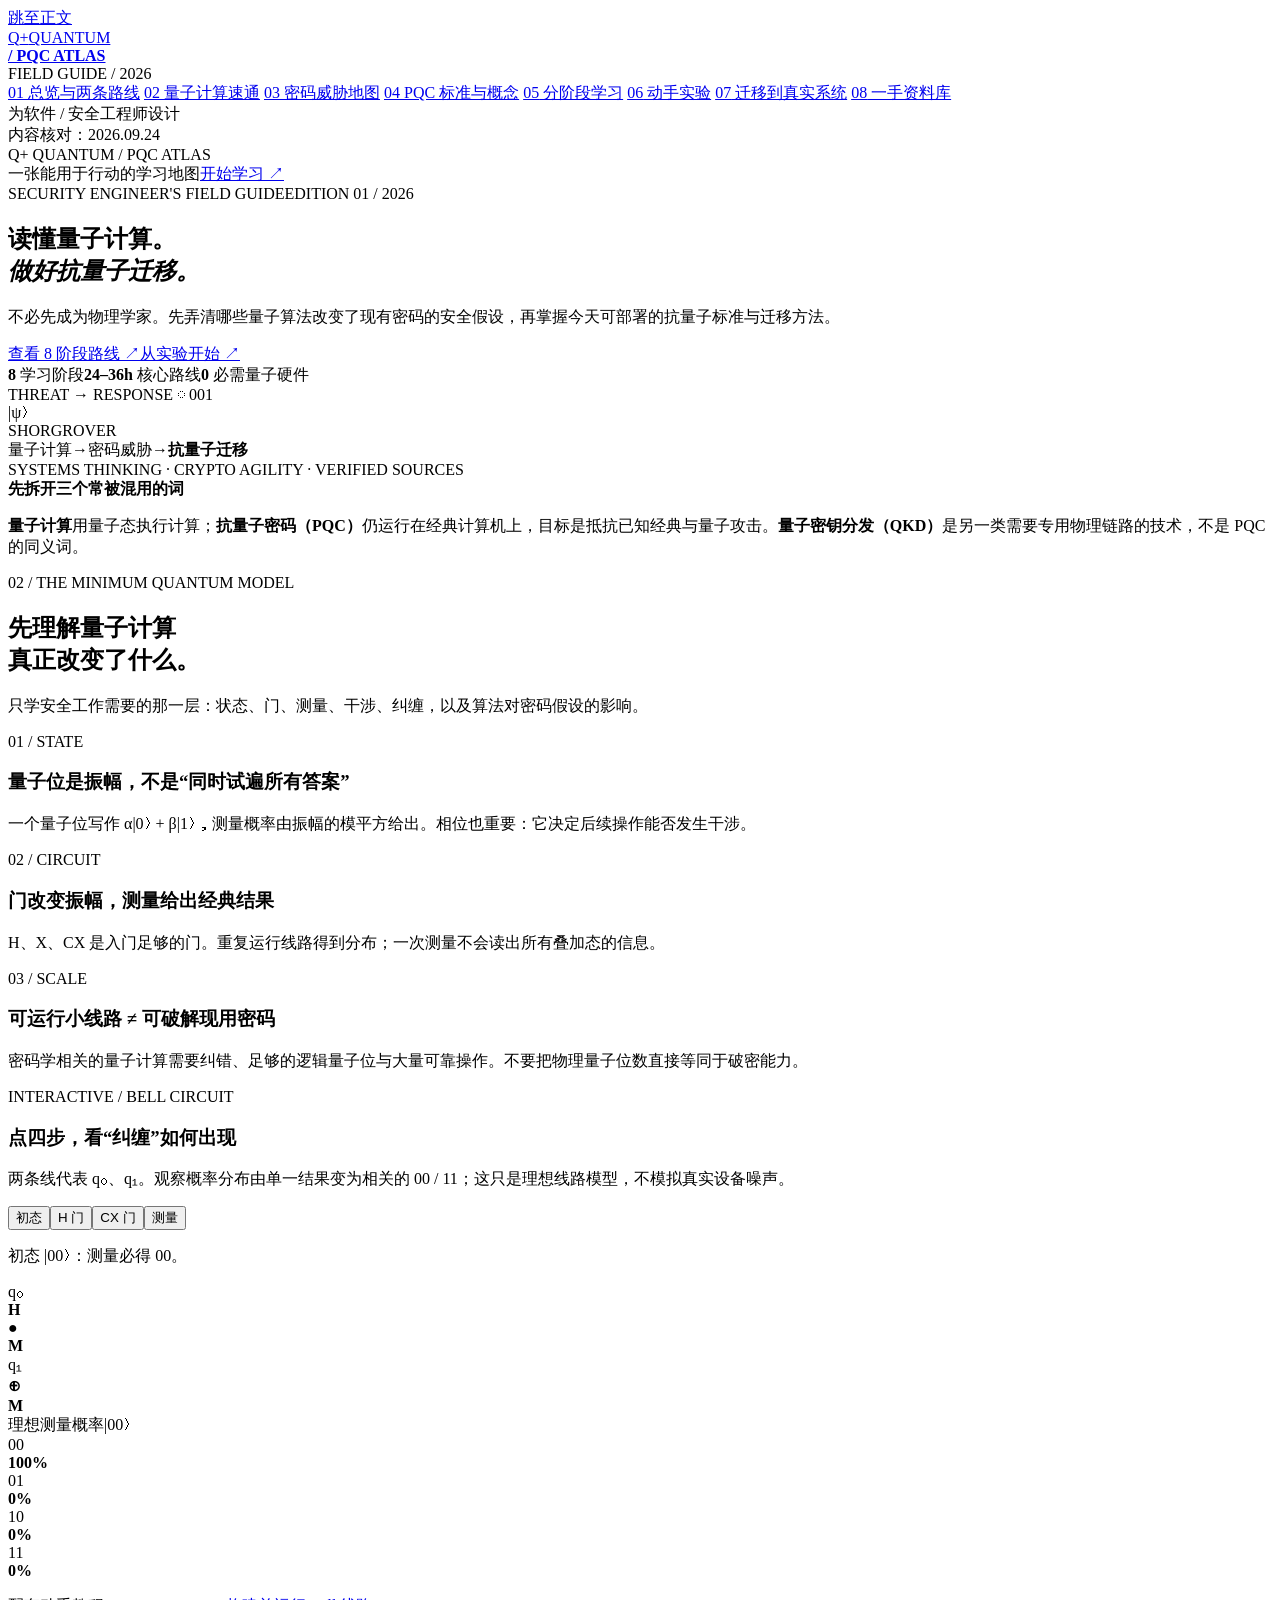
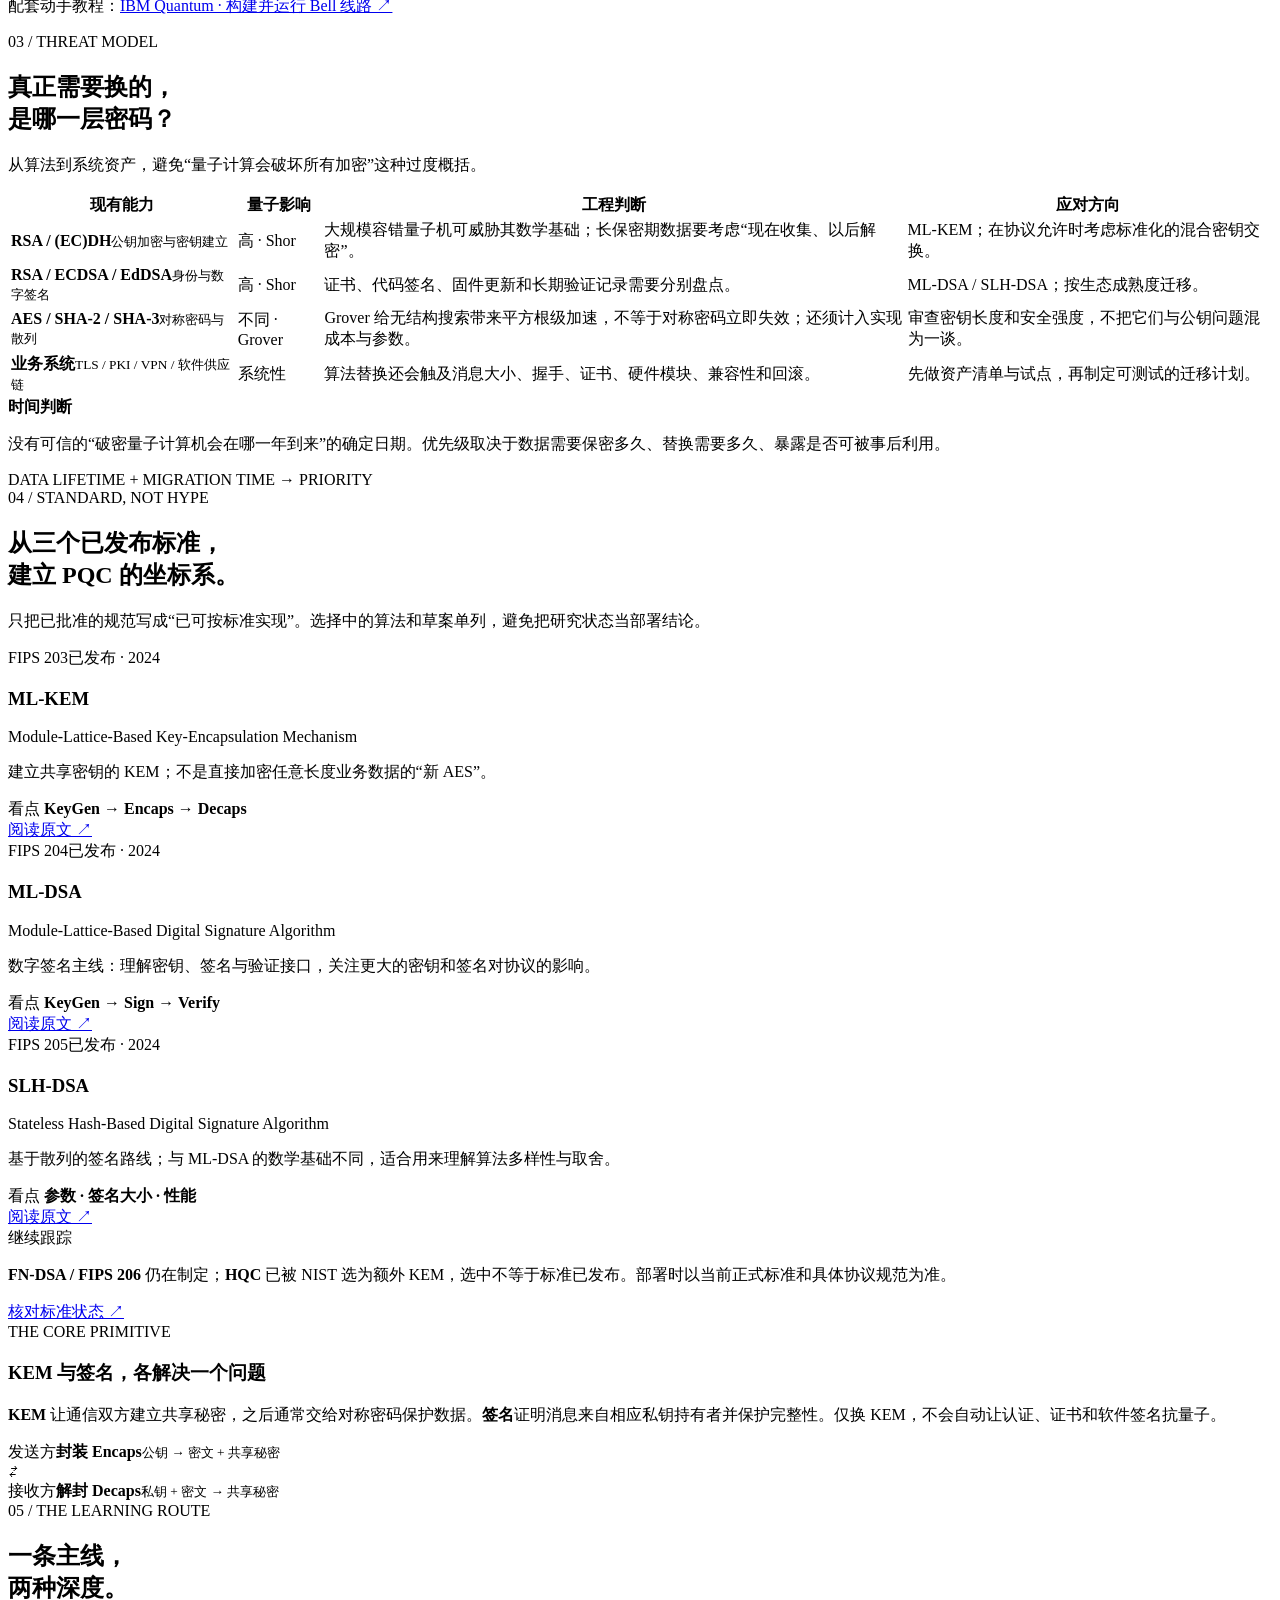
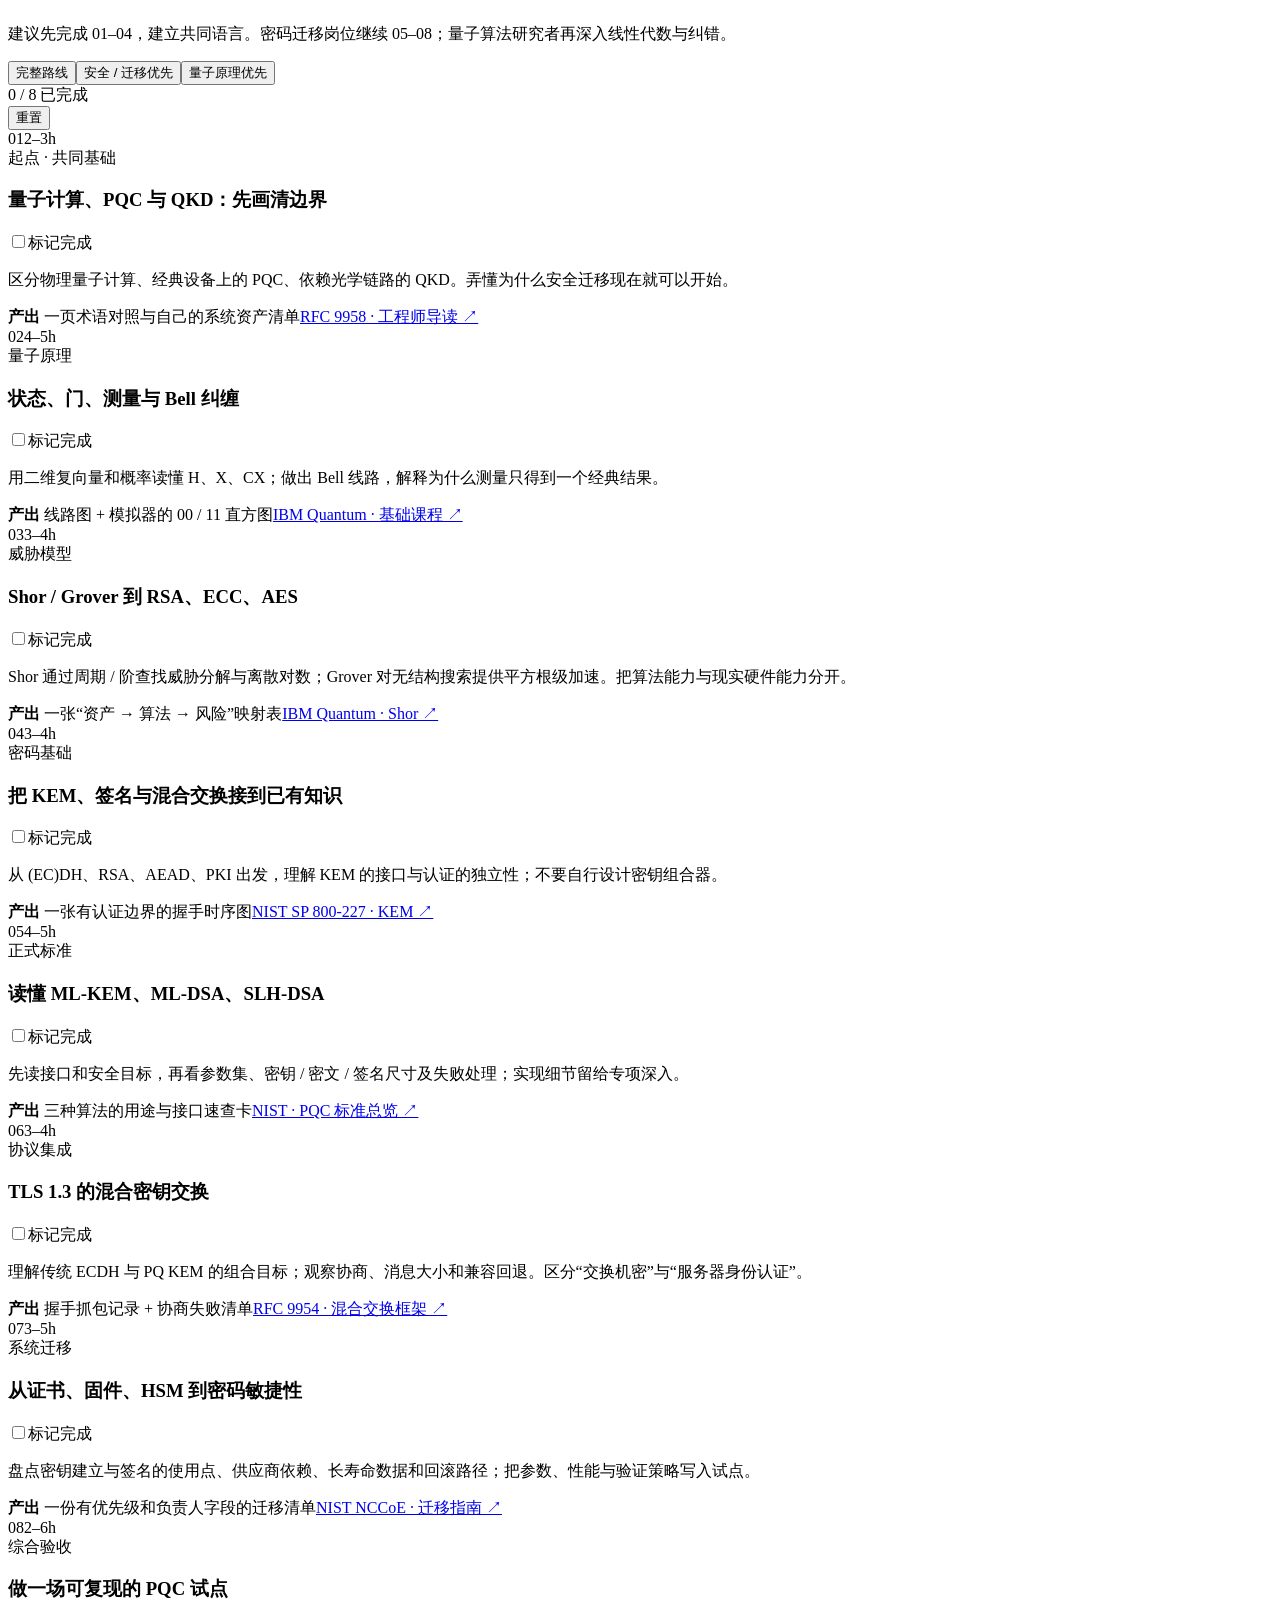
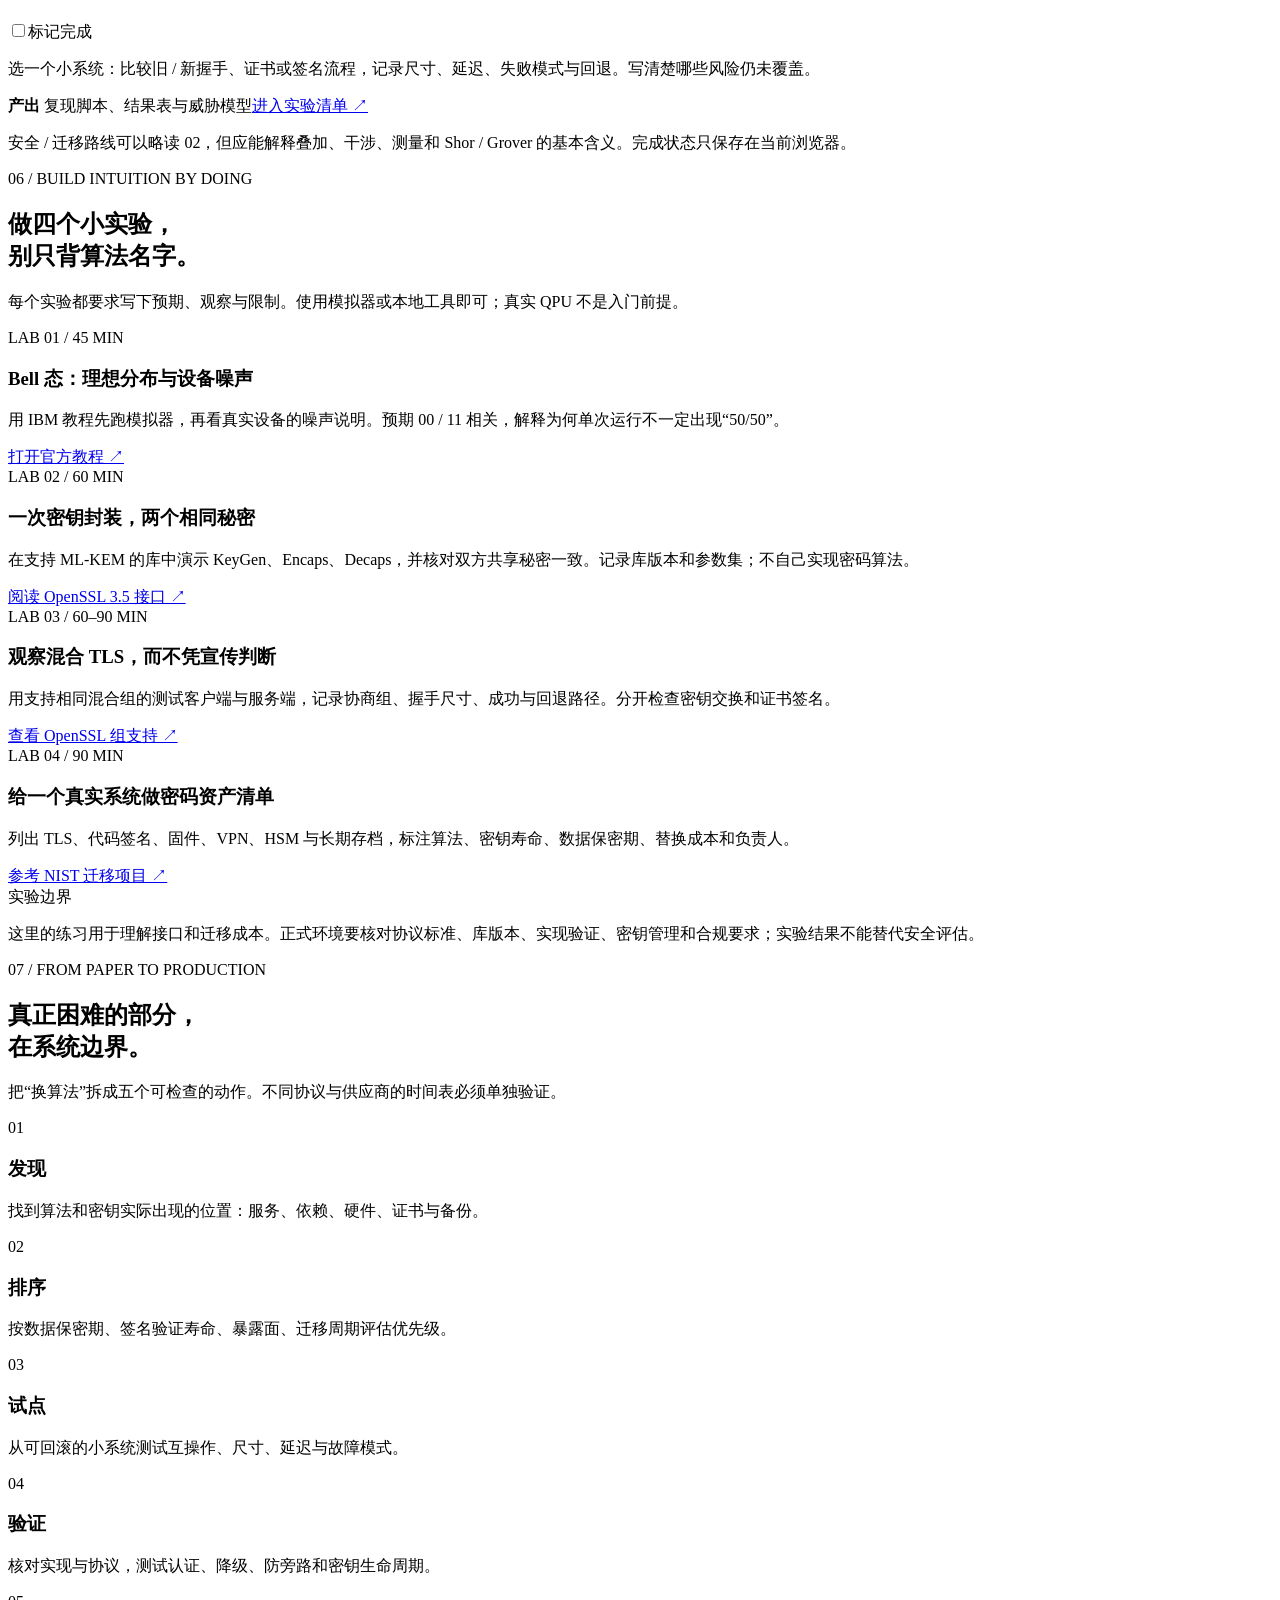
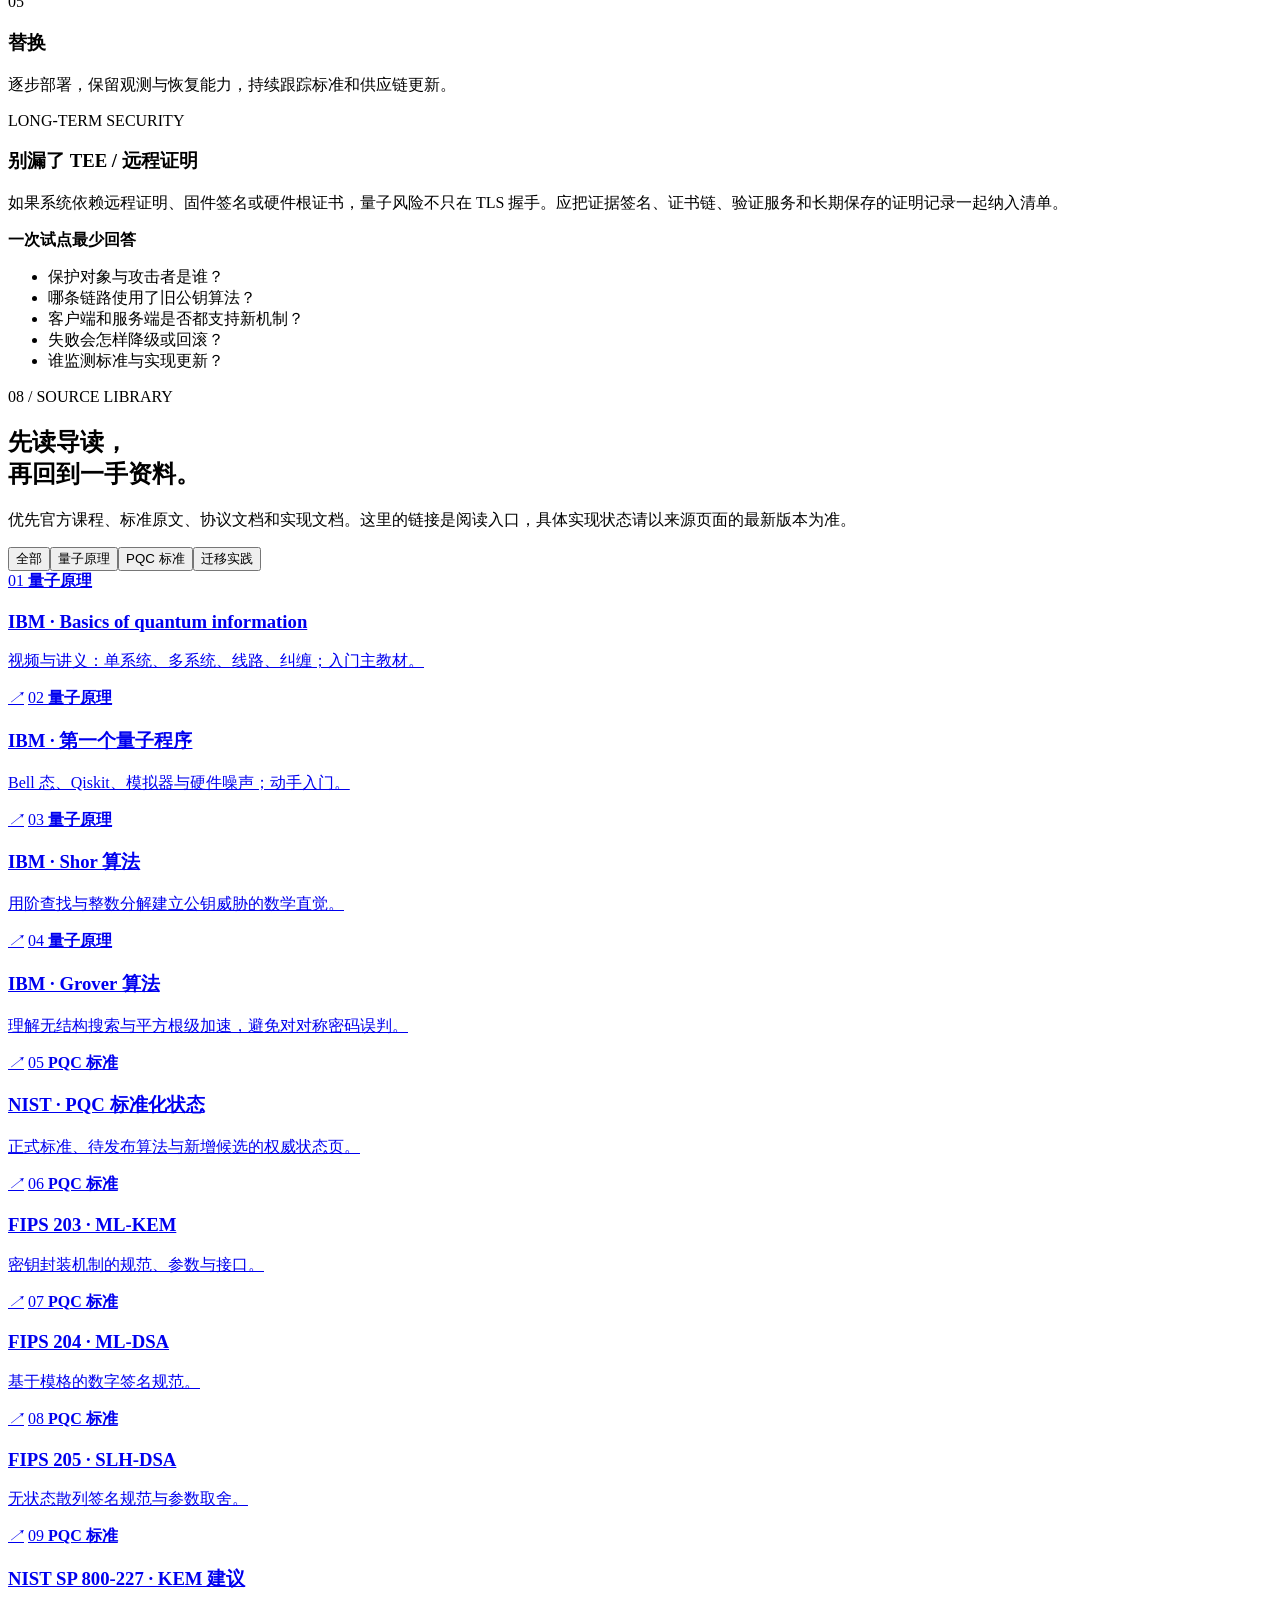
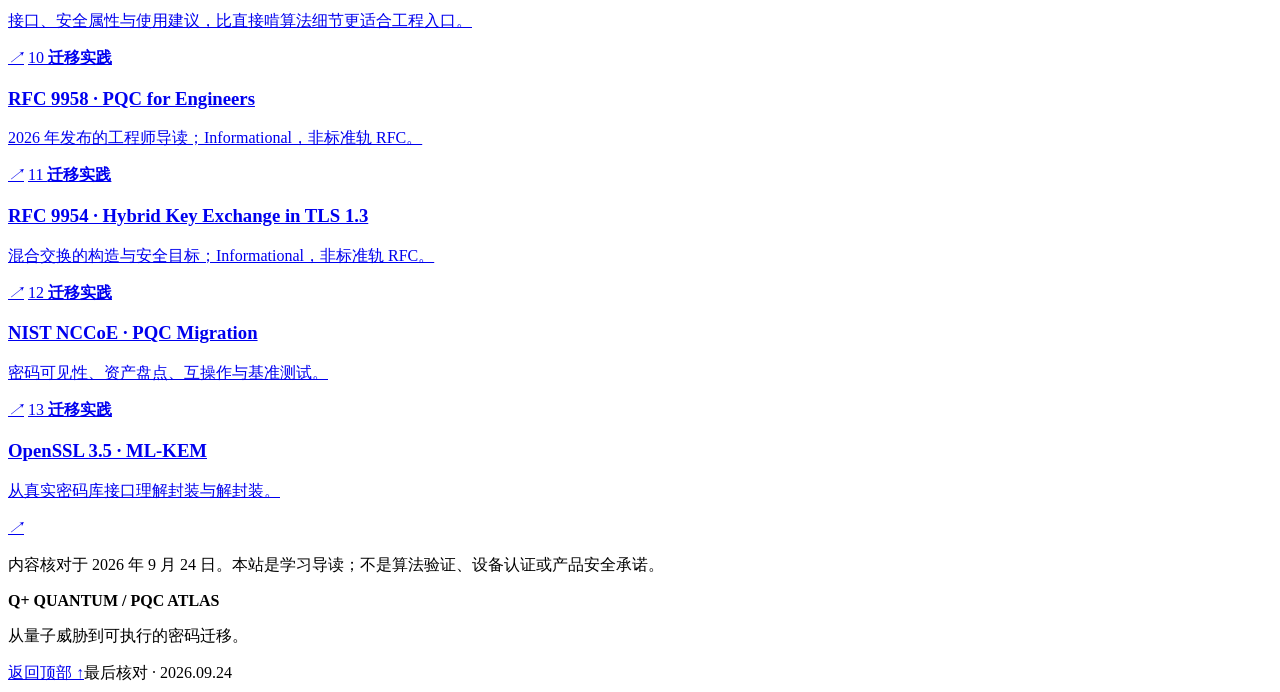
==== index.html @ 86b4540e "Publish Quantum / PQC Atlas" ====
<!doctype html>
<html lang="zh-CN">
<head>
  <meta charset="utf-8">
  <meta name="viewport" content="width=device-width, initial-scale=1">
  <meta name="theme-color" content="#10182d">
  <meta name="description" content="面向软件与安全工程师的量子计算和抗量子密码学习地图：从量子线路与 Shor/Grover，到 NIST 标准、TLS 混合密钥交换和密码迁移。">
  <title>Quantum / PQC Atlas · 从量子计算到抗量子迁移</title>
  <link rel="icon" href="data:image/svg+xml,%3Csvg xmlns='http://www.w3.org/2000/svg' viewBox='0 0 40 40'%3E%3Crect width='40' height='40' rx='11' fill='%2310182d'/%3E%3Ccircle cx='20' cy='20' r='12' fill='none' stroke='%23b9ee70' stroke-width='2'/%3E%3Cpath d='M8 20h24M20 8v24' stroke='%23b9ee70' stroke-width='2'/%3E%3C/svg%3E">
  <link rel="stylesheet" href="style.css">
  <script src="app.js" defer></script>
</head>
<body>
  <a class="skip" href="#main">跳至正文</a>
  <aside class="sidebar" aria-label="网站导航">
    <a class="brand" href="#top"><span class="brand-symbol" aria-hidden="true">Q<span>+</span></span><span>QUANTUM<br><b>/ PQC ATLAS</b></span></a>
    <div class="side-eyebrow">FIELD GUIDE / 2026</div>
    <nav class="side-nav" aria-label="主导航">
      <a href="#map"><span>01</span> 总览与两条路线</a>
      <a href="#quantum"><span>02</span> 量子计算速通</a>
      <a href="#impact"><span>03</span> 密码威胁地图</a>
      <a href="#standards"><span>04</span> PQC 标准与概念</a>
      <a href="#route"><span>05</span> 分阶段学习</a>
      <a href="#practice"><span>06</span> 动手实验</a>
      <a href="#migration"><span>07</span> 迁移到真实系统</a>
      <a href="#library"><span>08</span> 一手资料库</a>
    </nav>
    <div class="side-foot"><span class="dot"></span><span>为软件 / 安全工程师设计<br>内容核对：2026.09.24</span></div>
  </aside>
  <div class="site-shell" id="top">
    <header class="topbar"><div class="mobile-brand">Q+ <span>QUANTUM / PQC ATLAS</span></div><span>一张能用于行动的学习地图</span><a href="#route">开始学习 <span aria-hidden="true">↗</span></a></header>
    <main id="main">
      <section class="hero section-pad" id="map">
        <div class="hero-top"><span class="eyebrow"><i></i> SECURITY ENGINEER'S FIELD GUIDE</span><span class="edition">EDITION 01 / 2026</span></div>
        <div class="hero-grid"><div><h1>读懂量子计算。<br><em>做好抗量子迁移。</em></h1><p class="hero-lede">不必先成为物理学家。先弄清哪些量子算法改变了现有密码的安全假设，再掌握今天可部署的抗量子标准与迁移方法。</p><div class="hero-actions"><a class="button primary" href="#route">查看 8 阶段路线 <span>↗</span></a><a class="button secondary" href="#practice">从实验开始 <span>↗</span></a></div><div class="hero-facts"><span><b>8</b> 学习阶段</span><span><b>24–36h</b> 核心路线</span><span><b>0</b> 必需量子硬件</span></div></div>
          <div class="hero-art" role="img" aria-label="从量子线路经过算法威胁与密码标准，连接到真实系统迁移的示意图"><div class="art-head">THREAT → RESPONSE <span>◌ 001</span></div><div class="art-orbit"><div class="orbit orbit-one"></div><div class="orbit orbit-two"></div><div class="orbit-core">|ψ⟩</div><span class="orbit-label left">SHOR</span><span class="orbit-label right">GROVER</span></div><div class="art-flow"><span>量子计算</span><span>→</span><span>密码威胁</span><span>→</span><strong>抗量子迁移</strong></div><div class="art-bottom">SYSTEMS THINKING · CRYPTO AGILITY · VERIFIED SOURCES</div></div></div>
        <div class="hero-alert"><strong>先拆开三个常被混用的词</strong><p><b>量子计算</b>用量子态执行计算；<b>抗量子密码（PQC）</b>仍运行在经典计算机上，目标是抵抗已知经典与量子攻击。<b>量子密钥分发（QKD）</b>是另一类需要专用物理链路的技术，不是 PQC 的同义词。</p></div>
      </section>

      <section class="section-pad section-white" id="quantum">
        <div class="section-head"><div><span class="section-kicker">02 / THE MINIMUM QUANTUM MODEL</span><h2>先理解量子计算<br>真正改变了什么。</h2></div><p>只学安全工作需要的那一层：状态、门、测量、干涉、纠缠，以及算法对密码假设的影响。</p></div>
        <div class="concept-grid"><article class="concept"><span>01 / STATE</span><h3>量子位是振幅，不是“同时试遍所有答案”</h3><p>一个量子位写作 α|0⟩ + β|1⟩，测量概率由振幅的模平方给出。相位也重要：它决定后续操作能否发生干涉。</p></article><article class="concept"><span>02 / CIRCUIT</span><h3>门改变振幅，测量给出经典结果</h3><p>H、X、CX 是入门足够的门。重复运行线路得到分布；一次测量不会读出所有叠加态的信息。</p></article><article class="concept"><span>03 / SCALE</span><h3>可运行小线路 ≠ 可破解现用密码</h3><p>密码学相关的量子计算需要纠错、足够的逻辑量子位与大量可靠操作。不要把物理量子位数直接等同于破密能力。</p></article></div>
        <div class="simulator"><div class="sim-copy"><span class="mini-label">INTERACTIVE / BELL CIRCUIT</span><h3>点四步，看“纠缠”如何出现</h3><p>两条线代表 q₀、q₁。观察概率分布由单一结果变为相关的 00 / 11；这只是理想线路模型，不模拟真实设备噪声。</p><div class="sim-controls" role="group" aria-label="量子线路步骤"><button type="button" class="step-btn is-active" data-step="0">初态</button><button type="button" class="step-btn" data-step="1">H 门</button><button type="button" class="step-btn" data-step="2">CX 门</button><button type="button" class="step-btn" data-step="3">测量</button></div><p id="sim-explain" class="sim-explain" aria-live="polite">初态 |00⟩：测量必得 00。</p></div><div class="sim-board"><div class="circuit"><div class="wire"><span>q₀</span><div class="line"></div><b class="gate h" data-gate="1">H</b><div class="line"></div><b class="gate control" data-gate="2">●</b><div class="line"></div><b class="gate measure" data-gate="3">M</b></div><div class="wire"><span>q₁</span><div class="line"></div><div class="gate empty"></div><div class="line"></div><b class="gate target" data-gate="2">⊕</b><div class="line"></div><b class="gate measure" data-gate="3">M</b></div><div class="cnot-link"></div></div><div class="prob-head"><span>理想测量概率</span><span id="state-label">|00⟩</span></div><div class="prob-row"><span>00</span><div><i id="bar-00"></i></div><b id="val-00">100%</b></div><div class="prob-row"><span>01</span><div><i id="bar-01"></i></div><b id="val-01">0%</b></div><div class="prob-row"><span>10</span><div><i id="bar-10"></i></div><b id="val-10">0%</b></div><div class="prob-row"><span>11</span><div><i id="bar-11"></i></div><b id="val-11">0%</b></div></div></div>
        <p class="footnote">配套动手教程：<a href="https://quantum.cloud.ibm.com/learning/en/courses/use-a-qc-today/build-and-run-your-first-quantum-program" target="_blank" rel="noopener noreferrer">IBM Quantum · 构建并运行 Bell 线路 ↗</a></p>
      </section>

      <section class="section-pad section-ink" id="impact"><div class="section-head"><div><span class="section-kicker">03 / THREAT MODEL</span><h2>真正需要换的，<br>是哪一层密码？</h2></div><p>从算法到系统资产，避免“量子计算会破坏所有加密”这种过度概括。</p></div>
        <div class="impact-table-wrap"><table class="impact-table"><thead><tr><th>现有能力</th><th>量子影响</th><th>工程判断</th><th>应对方向</th></tr></thead><tbody><tr><td><strong>RSA / (EC)DH</strong><small>公钥加密与密钥建立</small></td><td><span class="risk high">高 · Shor</span></td><td>大规模容错量子机可威胁其数学基础；长保密期数据要考虑“现在收集、以后解密”。</td><td>ML-KEM；在协议允许时考虑标准化的混合密钥交换。</td></tr><tr><td><strong>RSA / ECDSA / EdDSA</strong><small>身份与数字签名</small></td><td><span class="risk high">高 · Shor</span></td><td>证书、代码签名、固件更新和长期验证记录需要分别盘点。</td><td>ML-DSA / SLH-DSA；按生态成熟度迁移。</td></tr><tr><td><strong>AES / SHA-2 / SHA-3</strong><small>对称密码与散列</small></td><td><span class="risk medium">不同 · Grover</span></td><td>Grover 给无结构搜索带来平方根级加速，不等于对称密码立即失效；还须计入实现成本与参数。</td><td>审查密钥长度和安全强度，不把它们与公钥问题混为一谈。</td></tr><tr><td><strong>业务系统</strong><small>TLS / PKI / VPN / 软件供应链</small></td><td><span class="risk system">系统性</span></td><td>算法替换还会触及消息大小、握手、证书、硬件模块、兼容性和回滚。</td><td>先做资产清单与试点，再制定可测试的迁移计划。</td></tr></tbody></table></div>
        <div class="impact-note"><b>时间判断</b><p>没有可信的“破密量子计算机会在哪一年到来”的确定日期。优先级取决于数据需要保密多久、替换需要多久、暴露是否可被事后利用。</p><span>DATA LIFETIME + MIGRATION TIME → PRIORITY</span></div>
      </section>

      <section class="section-pad section-white" id="standards"><div class="section-head"><div><span class="section-kicker">04 / STANDARD, NOT HYPE</span><h2>从三个已发布标准，<br>建立 PQC 的坐标系。</h2></div><p>只把已批准的规范写成“已可按标准实现”。选择中的算法和草案单列，避免把研究状态当部署结论。</p></div>
        <div class="standard-grid"><article class="standard-card"><div class="standard-top"><span>FIPS 203</span><span class="badge ratified">已发布 · 2024</span></div><h3>ML-KEM</h3><p class="standard-full">Module-Lattice-Based Key-Encapsulation Mechanism</p><p>建立共享密钥的 KEM；不是直接加密任意长度业务数据的“新 AES”。</p><div class="standard-use">看点 <b>KeyGen → Encaps → Decaps</b></div><a href="https://csrc.nist.gov/pubs/fips/203/final" target="_blank" rel="noopener noreferrer">阅读原文 ↗</a></article><article class="standard-card"><div class="standard-top"><span>FIPS 204</span><span class="badge ratified">已发布 · 2024</span></div><h3>ML-DSA</h3><p class="standard-full">Module-Lattice-Based Digital Signature Algorithm</p><p>数字签名主线：理解密钥、签名与验证接口，关注更大的密钥和签名对协议的影响。</p><div class="standard-use">看点 <b>KeyGen → Sign → Verify</b></div><a href="https://csrc.nist.gov/pubs/fips/204/final" target="_blank" rel="noopener noreferrer">阅读原文 ↗</a></article><article class="standard-card"><div class="standard-top"><span>FIPS 205</span><span class="badge ratified">已发布 · 2024</span></div><h3>SLH-DSA</h3><p class="standard-full">Stateless Hash-Based Digital Signature Algorithm</p><p>基于散列的签名路线；与 ML-DSA 的数学基础不同，适合用来理解算法多样性与取舍。</p><div class="standard-use">看点 <b>参数 · 签名大小 · 性能</b></div><a href="https://csrc.nist.gov/pubs/fips/205/final" target="_blank" rel="noopener noreferrer">阅读原文 ↗</a></article></div>
        <div class="status-strip"><span class="badge work">继续跟踪</span><p><b>FN-DSA / FIPS 206</b> 仍在制定；<b>HQC</b> 已被 NIST 选为额外 KEM，选中不等于标准已发布。部署时以当前正式标准和具体协议规范为准。</p><a href="https://csrc.nist.gov/Projects/Post-Quantum-Cryptography/Post_Quantum_Cryptography-Standardization" target="_blank" rel="noopener noreferrer">核对标准状态 ↗</a></div>
        <div class="kem-panel"><div><span class="mini-label">THE CORE PRIMITIVE</span><h3>KEM 与签名，各解决一个问题</h3><p><b>KEM</b> 让通信双方建立共享秘密，之后通常交给对称密码保护数据。<b>签名</b>证明消息来自相应私钥持有者并保护完整性。仅换 KEM，不会自动让认证、证书和软件签名抗量子。</p></div><div class="kem-flow"><div><span>发送方</span><b>封装 Encaps</b><small>公钥 → 密文 + 共享秘密</small></div><i>⇄</i><div><span>接收方</span><b>解封 Decaps</b><small>私钥 + 密文 → 共享秘密</small></div></div></div>
      </section>

      <section class="section-pad section-paper" id="route"><div class="section-head"><div><span class="section-kicker">05 / THE LEARNING ROUTE</span><h2>一条主线，<br>两种深度。</h2></div><p>建议先完成 01–04，建立共同语言。密码迁移岗位继续 05–08；量子算法研究者再深入线性代数与纠错。</p></div>
        <div class="route-toolbar"><div class="track-tabs" role="group" aria-label="学习路线筛选"><button class="track active" data-track="all" type="button">完整路线</button><button class="track" data-track="pqc" type="button">安全 / 迁移优先</button><button class="track" data-track="quantum" type="button">量子原理优先</button></div><div class="progress-box"><span id="progress-text">0 / 8 已完成</span><div class="progress-rail"><i id="progress-bar"></i></div><button id="reset-progress" type="button" aria-label="清除学习进度">重置</button></div></div>
        <div class="stage-list">
          <article class="stage" data-track="quantum pqc" id="stage-1"><div class="stage-index">01<span>2–3h</span></div><div class="stage-main"><div class="stage-title"><div><span class="stage-tag">起点 · 共同基础</span><h3>量子计算、PQC 与 QKD：先画清边界</h3></div><label class="done"><input type="checkbox" data-progress="1"><span>标记完成</span></label></div><p>区分物理量子计算、经典设备上的 PQC、依赖光学链路的 QKD。弄懂为什么安全迁移现在就可以开始。</p><div class="stage-bottom"><span><b>产出</b> 一页术语对照与自己的系统资产清单</span><a href="https://www.rfc-editor.org/rfc/rfc9958.html" target="_blank" rel="noopener noreferrer">RFC 9958 · 工程师导读 ↗</a></div></div></article>
          <article class="stage" data-track="quantum" id="stage-2"><div class="stage-index">02<span>4–5h</span></div><div class="stage-main"><div class="stage-title"><div><span class="stage-tag">量子原理</span><h3>状态、门、测量与 Bell 纠缠</h3></div><label class="done"><input type="checkbox" data-progress="2"><span>标记完成</span></label></div><p>用二维复向量和概率读懂 H、X、CX；做出 Bell 线路，解释为什么测量只得到一个经典结果。</p><div class="stage-bottom"><span><b>产出</b> 线路图 + 模拟器的 00 / 11 直方图</span><a href="https://quantum.cloud.ibm.com/learning/en/courses/basics-of-quantum-information" target="_blank" rel="noopener noreferrer">IBM Quantum · 基础课程 ↗</a></div></div></article>
          <article class="stage" data-track="quantum pqc" id="stage-3"><div class="stage-index">03<span>3–4h</span></div><div class="stage-main"><div class="stage-title"><div><span class="stage-tag">威胁模型</span><h3>Shor / Grover 到 RSA、ECC、AES</h3></div><label class="done"><input type="checkbox" data-progress="3"><span>标记完成</span></label></div><p>Shor 通过周期 / 阶查找威胁分解与离散对数；Grover 对无结构搜索提供平方根级加速。把算法能力与现实硬件能力分开。</p><div class="stage-bottom"><span><b>产出</b> 一张“资产 → 算法 → 风险”映射表</span><a href="https://quantum.cloud.ibm.com/learning/en/courses/fundamentals-of-quantum-algorithms/phase-estimation-and-factoring/shor-algorithm" target="_blank" rel="noopener noreferrer">IBM Quantum · Shor ↗</a></div></div></article>
          <article class="stage" data-track="quantum pqc" id="stage-4"><div class="stage-index">04<span>3–4h</span></div><div class="stage-main"><div class="stage-title"><div><span class="stage-tag">密码基础</span><h3>把 KEM、签名与混合交换接到已有知识</h3></div><label class="done"><input type="checkbox" data-progress="4"><span>标记完成</span></label></div><p>从 (EC)DH、RSA、AEAD、PKI 出发，理解 KEM 的接口与认证的独立性；不要自行设计密钥组合器。</p><div class="stage-bottom"><span><b>产出</b> 一张有认证边界的握手时序图</span><a href="https://csrc.nist.gov/pubs/sp/800/227/final" target="_blank" rel="noopener noreferrer">NIST SP 800-227 · KEM ↗</a></div></div></article>
          <article class="stage" data-track="pqc" id="stage-5"><div class="stage-index">05<span>4–5h</span></div><div class="stage-main"><div class="stage-title"><div><span class="stage-tag">正式标准</span><h3>读懂 ML-KEM、ML-DSA、SLH-DSA</h3></div><label class="done"><input type="checkbox" data-progress="5"><span>标记完成</span></label></div><p>先读接口和安全目标，再看参数集、密钥 / 密文 / 签名尺寸及失败处理；实现细节留给专项深入。</p><div class="stage-bottom"><span><b>产出</b> 三种算法的用途与接口速查卡</span><a href="https://csrc.nist.gov/projects/post-quantum-cryptography" target="_blank" rel="noopener noreferrer">NIST · PQC 标准总览 ↗</a></div></div></article>
          <article class="stage" data-track="pqc" id="stage-6"><div class="stage-index">06<span>3–4h</span></div><div class="stage-main"><div class="stage-title"><div><span class="stage-tag">协议集成</span><h3>TLS 1.3 的混合密钥交换</h3></div><label class="done"><input type="checkbox" data-progress="6"><span>标记完成</span></label></div><p>理解传统 ECDH 与 PQ KEM 的组合目标；观察协商、消息大小和兼容回退。区分“交换机密”与“服务器身份认证”。</p><div class="stage-bottom"><span><b>产出</b> 握手抓包记录 + 协商失败清单</span><a href="https://www.rfc-editor.org/rfc/rfc9954.html" target="_blank" rel="noopener noreferrer">RFC 9954 · 混合交换框架 ↗</a></div></div></article>
          <article class="stage" data-track="pqc" id="stage-7"><div class="stage-index">07<span>3–5h</span></div><div class="stage-main"><div class="stage-title"><div><span class="stage-tag">系统迁移</span><h3>从证书、固件、HSM 到密码敏捷性</h3></div><label class="done"><input type="checkbox" data-progress="7"><span>标记完成</span></label></div><p>盘点密钥建立与签名的使用点、供应商依赖、长寿命数据和回滚路径；把参数、性能与验证策略写入试点。</p><div class="stage-bottom"><span><b>产出</b> 一份有优先级和负责人字段的迁移清单</span><a href="https://pages.nist.gov/nccoe-migration-post-quantum-cryptography/" target="_blank" rel="noopener noreferrer">NIST NCCoE · 迁移指南 ↗</a></div></div></article>
          <article class="stage" data-track="pqc quantum" id="stage-8"><div class="stage-index">08<span>2–6h</span></div><div class="stage-main"><div class="stage-title"><div><span class="stage-tag">综合验收</span><h3>做一场可复现的 PQC 试点</h3></div><label class="done"><input type="checkbox" data-progress="8"><span>标记完成</span></label></div><p>选一个小系统：比较旧 / 新握手、证书或签名流程，记录尺寸、延迟、失败模式与回退。写清楚哪些风险仍未覆盖。</p><div class="stage-bottom"><span><b>产出</b> 复现脚本、结果表与威胁模型</span><a href="#practice">进入实验清单 ↗</a></div></div></article>
        </div><p class="route-note">安全 / 迁移路线可以略读 02，但应能解释叠加、干涉、测量和 Shor / Grover 的基本含义。完成状态只保存在当前浏览器。</p>
      </section>

      <section class="section-pad section-white" id="practice"><div class="section-head"><div><span class="section-kicker">06 / BUILD INTUITION BY DOING</span><h2>做四个小实验，<br>别只背算法名字。</h2></div><p>每个实验都要求写下预期、观察与限制。使用模拟器或本地工具即可；真实 QPU 不是入门前提。</p></div><div class="lab-grid"><article class="lab-card"><span>LAB 01 / 45 MIN</span><h3>Bell 态：理想分布与设备噪声</h3><p>用 IBM 教程先跑模拟器，再看真实设备的噪声说明。预期 00 / 11 相关，解释为何单次运行不一定出现“50/50”。</p><a href="https://quantum.cloud.ibm.com/learning/en/courses/use-a-qc-today/build-and-run-your-first-quantum-program" target="_blank" rel="noopener noreferrer">打开官方教程 ↗</a></article><article class="lab-card"><span>LAB 02 / 60 MIN</span><h3>一次密钥封装，两个相同秘密</h3><p>在支持 ML-KEM 的库中演示 KeyGen、Encaps、Decaps，并核对双方共享秘密一致。记录库版本和参数集；不自己实现密码算法。</p><a href="https://docs.openssl.org/3.5/man7/EVP_KEM-ML-KEM/" target="_blank" rel="noopener noreferrer">阅读 OpenSSL 3.5 接口 ↗</a></article><article class="lab-card"><span>LAB 03 / 60–90 MIN</span><h3>观察混合 TLS，而不凭宣传判断</h3><p>用支持相同混合组的测试客户端与服务端，记录协商组、握手尺寸、成功与回退路径。分开检查密钥交换和证书签名。</p><a href="https://docs.openssl.org/3.5/man3/SSL_CONF_cmd/" target="_blank" rel="noopener noreferrer">查看 OpenSSL 组支持 ↗</a></article><article class="lab-card"><span>LAB 04 / 90 MIN</span><h3>给一个真实系统做密码资产清单</h3><p>列出 TLS、代码签名、固件、VPN、HSM 与长期存档，标注算法、密钥寿命、数据保密期、替换成本和负责人。</p><a href="https://pages.nist.gov/nccoe-migration-post-quantum-cryptography/" target="_blank" rel="noopener noreferrer">参考 NIST 迁移项目 ↗</a></article></div><div class="lab-caution"><span>实验边界</span><p>这里的练习用于理解接口和迁移成本。正式环境要核对协议标准、库版本、实现验证、密钥管理和合规要求；实验结果不能替代安全评估。</p></div></section>

      <section class="section-pad section-paper" id="migration"><div class="section-head"><div><span class="section-kicker">07 / FROM PAPER TO PRODUCTION</span><h2>真正困难的部分，<br>在系统边界。</h2></div><p>把“换算法”拆成五个可检查的动作。不同协议与供应商的时间表必须单独验证。</p></div><div class="migration-grid"><div class="migration-line"><span>01</span><h3>发现</h3><p>找到算法和密钥实际出现的位置：服务、依赖、硬件、证书与备份。</p></div><div class="migration-line"><span>02</span><h3>排序</h3><p>按数据保密期、签名验证寿命、暴露面、迁移周期评估优先级。</p></div><div class="migration-line"><span>03</span><h3>试点</h3><p>从可回滚的小系统测试互操作、尺寸、延迟与故障模式。</p></div><div class="migration-line"><span>04</span><h3>验证</h3><p>核对实现与协议，测试认证、降级、防旁路和密钥生命周期。</p></div><div class="migration-line"><span>05</span><h3>替换</h3><p>逐步部署，保留观测与恢复能力，持续跟踪标准和供应链更新。</p></div></div><div class="migration-bottom"><div><span>LONG-TERM SECURITY</span><h3>别漏了 TEE / 远程证明</h3><p>如果系统依赖远程证明、固件签名或硬件根证书，量子风险不只在 TLS 握手。应把证据签名、证书链、验证服务和长期保存的证明记录一起纳入清单。</p></div><div class="checklist"><strong>一次试点最少回答</strong><ul><li>保护对象与攻击者是谁？</li><li>哪条链路使用了旧公钥算法？</li><li>客户端和服务端是否都支持新机制？</li><li>失败会怎样降级或回滚？</li><li>谁监测标准与实现更新？</li></ul></div></div></section>

      <section class="section-pad section-white" id="library"><div class="section-head"><div><span class="section-kicker">08 / SOURCE LIBRARY</span><h2>先读导读，<br>再回到一手资料。</h2></div><p>优先官方课程、标准原文、协议文档和实现文档。这里的链接是阅读入口，具体实现状态请以来源页面的最新版本为准。</p></div><div class="resource-controls" role="group" aria-label="资料分类"><button class="resource-filter active" data-filter="all" type="button">全部</button><button class="resource-filter" data-filter="quantum" type="button">量子原理</button><button class="resource-filter" data-filter="standard" type="button">PQC 标准</button><button class="resource-filter" data-filter="engineering" type="button">迁移实践</button></div><div class="resource-list">
          <a class="resource" data-category="quantum" href="https://quantum.cloud.ibm.com/learning/en/courses/basics-of-quantum-information" target="_blank" rel="noopener noreferrer"><span>01 <b>量子原理</b></span><div><h3>IBM · Basics of quantum information</h3><p>视频与讲义：单系统、多系统、线路、纠缠；入门主教材。</p></div><i>↗</i></a>
          <a class="resource" data-category="quantum" href="https://quantum.cloud.ibm.com/learning/en/courses/use-a-qc-today/build-and-run-your-first-quantum-program" target="_blank" rel="noopener noreferrer"><span>02 <b>量子原理</b></span><div><h3>IBM · 第一个量子程序</h3><p>Bell 态、Qiskit、模拟器与硬件噪声；动手入门。</p></div><i>↗</i></a>
          <a class="resource" data-category="quantum" href="https://quantum.cloud.ibm.com/learning/en/courses/fundamentals-of-quantum-algorithms/phase-estimation-and-factoring/shor-algorithm" target="_blank" rel="noopener noreferrer"><span>03 <b>量子原理</b></span><div><h3>IBM · Shor 算法</h3><p>用阶查找与整数分解建立公钥威胁的数学直觉。</p></div><i>↗</i></a>
          <a class="resource" data-category="quantum" href="https://quantum.cloud.ibm.com/learning/en/courses/fundamentals-of-quantum-algorithms/grover-algorithm/grover-algorithm-description" target="_blank" rel="noopener noreferrer"><span>04 <b>量子原理</b></span><div><h3>IBM · Grover 算法</h3><p>理解无结构搜索与平方根级加速，避免对对称密码误判。</p></div><i>↗</i></a>
          <a class="resource" data-category="standard" href="https://csrc.nist.gov/Projects/Post-Quantum-Cryptography/Post_Quantum_Cryptography-Standardization" target="_blank" rel="noopener noreferrer"><span>05 <b>PQC 标准</b></span><div><h3>NIST · PQC 标准化状态</h3><p>正式标准、待发布算法与新增候选的权威状态页。</p></div><i>↗</i></a>
          <a class="resource" data-category="standard" href="https://csrc.nist.gov/pubs/fips/203/final" target="_blank" rel="noopener noreferrer"><span>06 <b>PQC 标准</b></span><div><h3>FIPS 203 · ML-KEM</h3><p>密钥封装机制的规范、参数与接口。</p></div><i>↗</i></a>
          <a class="resource" data-category="standard" href="https://csrc.nist.gov/pubs/fips/204/final" target="_blank" rel="noopener noreferrer"><span>07 <b>PQC 标准</b></span><div><h3>FIPS 204 · ML-DSA</h3><p>基于模格的数字签名规范。</p></div><i>↗</i></a>
          <a class="resource" data-category="standard" href="https://csrc.nist.gov/pubs/fips/205/final" target="_blank" rel="noopener noreferrer"><span>08 <b>PQC 标准</b></span><div><h3>FIPS 205 · SLH-DSA</h3><p>无状态散列签名规范与参数取舍。</p></div><i>↗</i></a>
          <a class="resource" data-category="standard" href="https://csrc.nist.gov/pubs/sp/800/227/final" target="_blank" rel="noopener noreferrer"><span>09 <b>PQC 标准</b></span><div><h3>NIST SP 800-227 · KEM 建议</h3><p>接口、安全属性与使用建议，比直接啃算法细节更适合工程入口。</p></div><i>↗</i></a>
          <a class="resource" data-category="engineering" href="https://www.rfc-editor.org/rfc/rfc9958.html" target="_blank" rel="noopener noreferrer"><span>10 <b>迁移实践</b></span><div><h3>RFC 9958 · PQC for Engineers</h3><p>2026 年发布的工程师导读；Informational，非标准轨 RFC。</p></div><i>↗</i></a>
          <a class="resource" data-category="engineering" href="https://www.rfc-editor.org/rfc/rfc9954.html" target="_blank" rel="noopener noreferrer"><span>11 <b>迁移实践</b></span><div><h3>RFC 9954 · Hybrid Key Exchange in TLS 1.3</h3><p>混合交换的构造与安全目标；Informational，非标准轨 RFC。</p></div><i>↗</i></a>
          <a class="resource" data-category="engineering" href="https://pages.nist.gov/nccoe-migration-post-quantum-cryptography/" target="_blank" rel="noopener noreferrer"><span>12 <b>迁移实践</b></span><div><h3>NIST NCCoE · PQC Migration</h3><p>密码可见性、资产盘点、互操作与基准测试。</p></div><i>↗</i></a>
          <a class="resource" data-category="engineering" href="https://docs.openssl.org/3.5/man7/EVP_KEM-ML-KEM/" target="_blank" rel="noopener noreferrer"><span>13 <b>迁移实践</b></span><div><h3>OpenSSL 3.5 · ML-KEM</h3><p>从真实密码库接口理解封装与解封装。</p></div><i>↗</i></a>
        </div><p class="library-note">内容核对于 2026 年 9 月 24 日。本站是学习导读；不是算法验证、设备认证或产品安全承诺。</p></section>
    </main>
    <footer><div><strong>Q+ <span>QUANTUM / PQC ATLAS</span></strong><p>从量子威胁到可执行的密码迁移。</p></div><div><a href="#top">返回顶部 ↑</a><span>最后核对 · 2026.09.24</span></div></footer>
  </div>
</body>
</html>
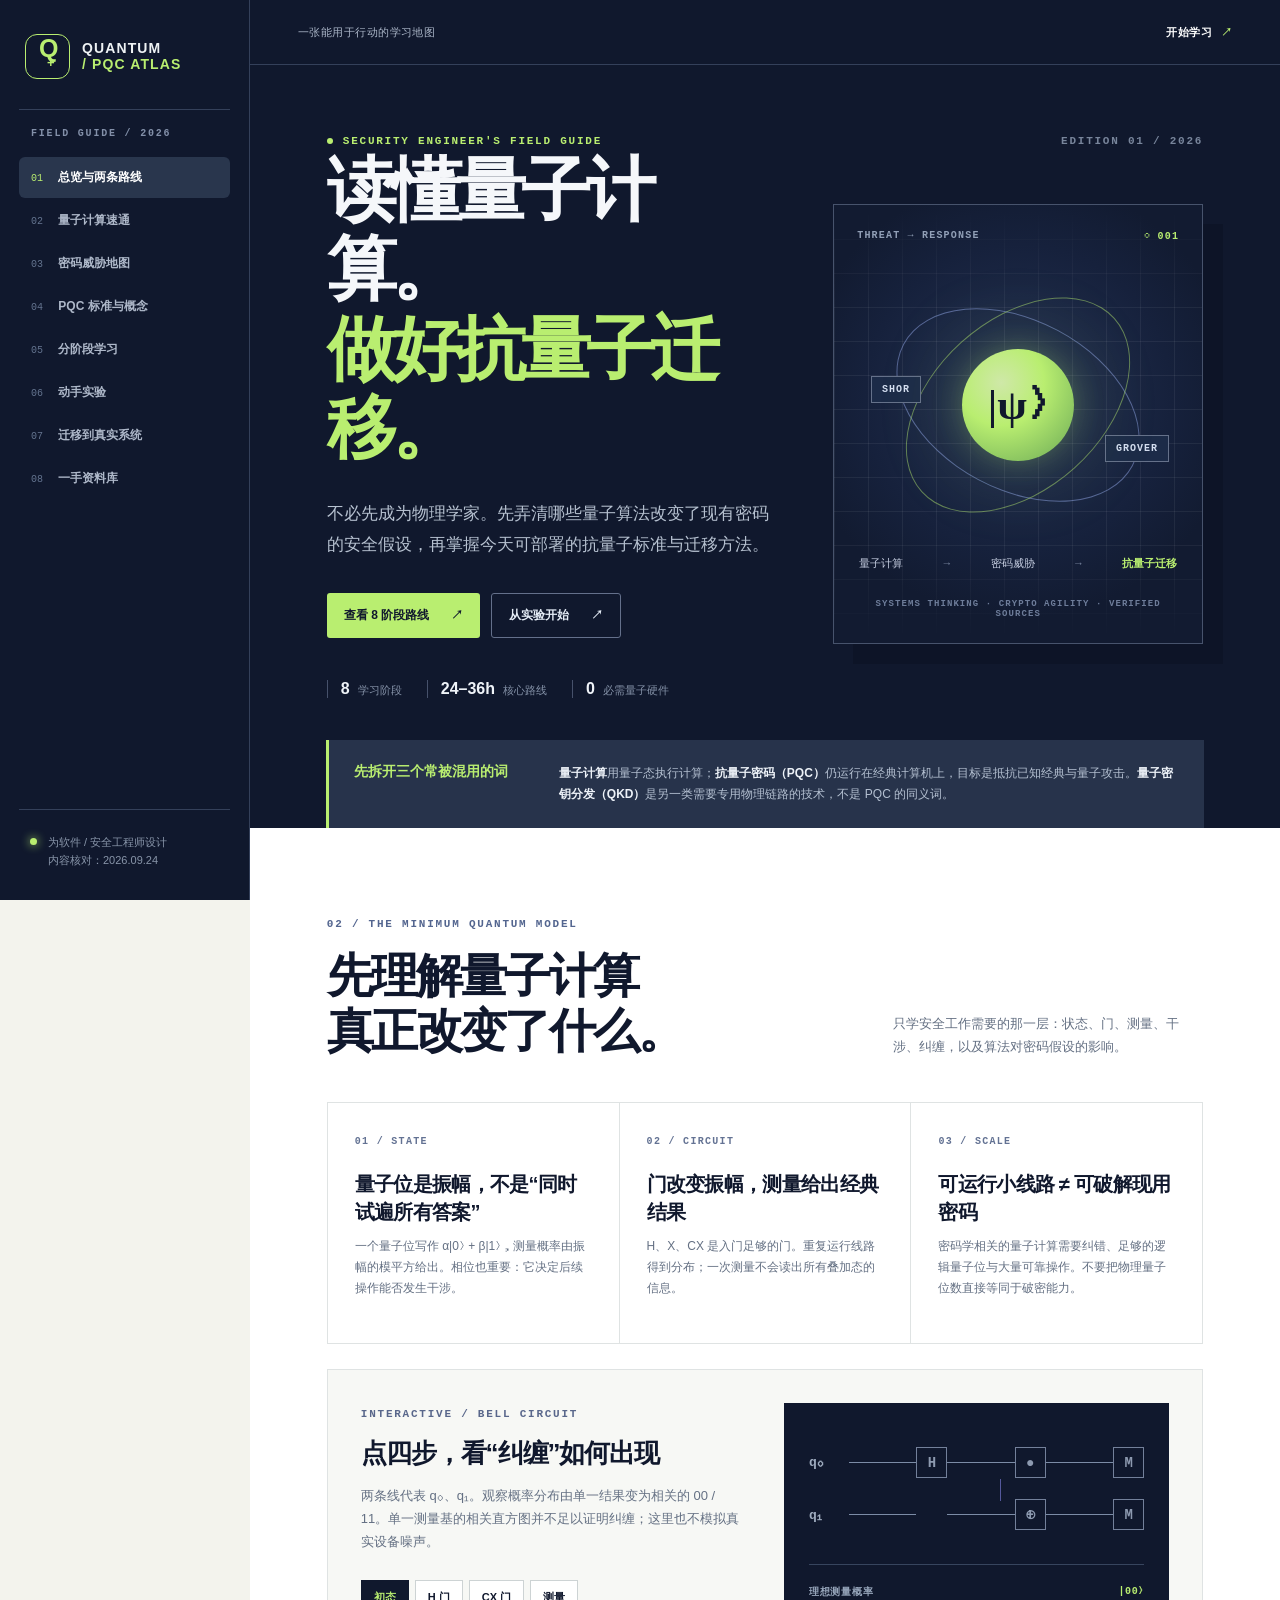
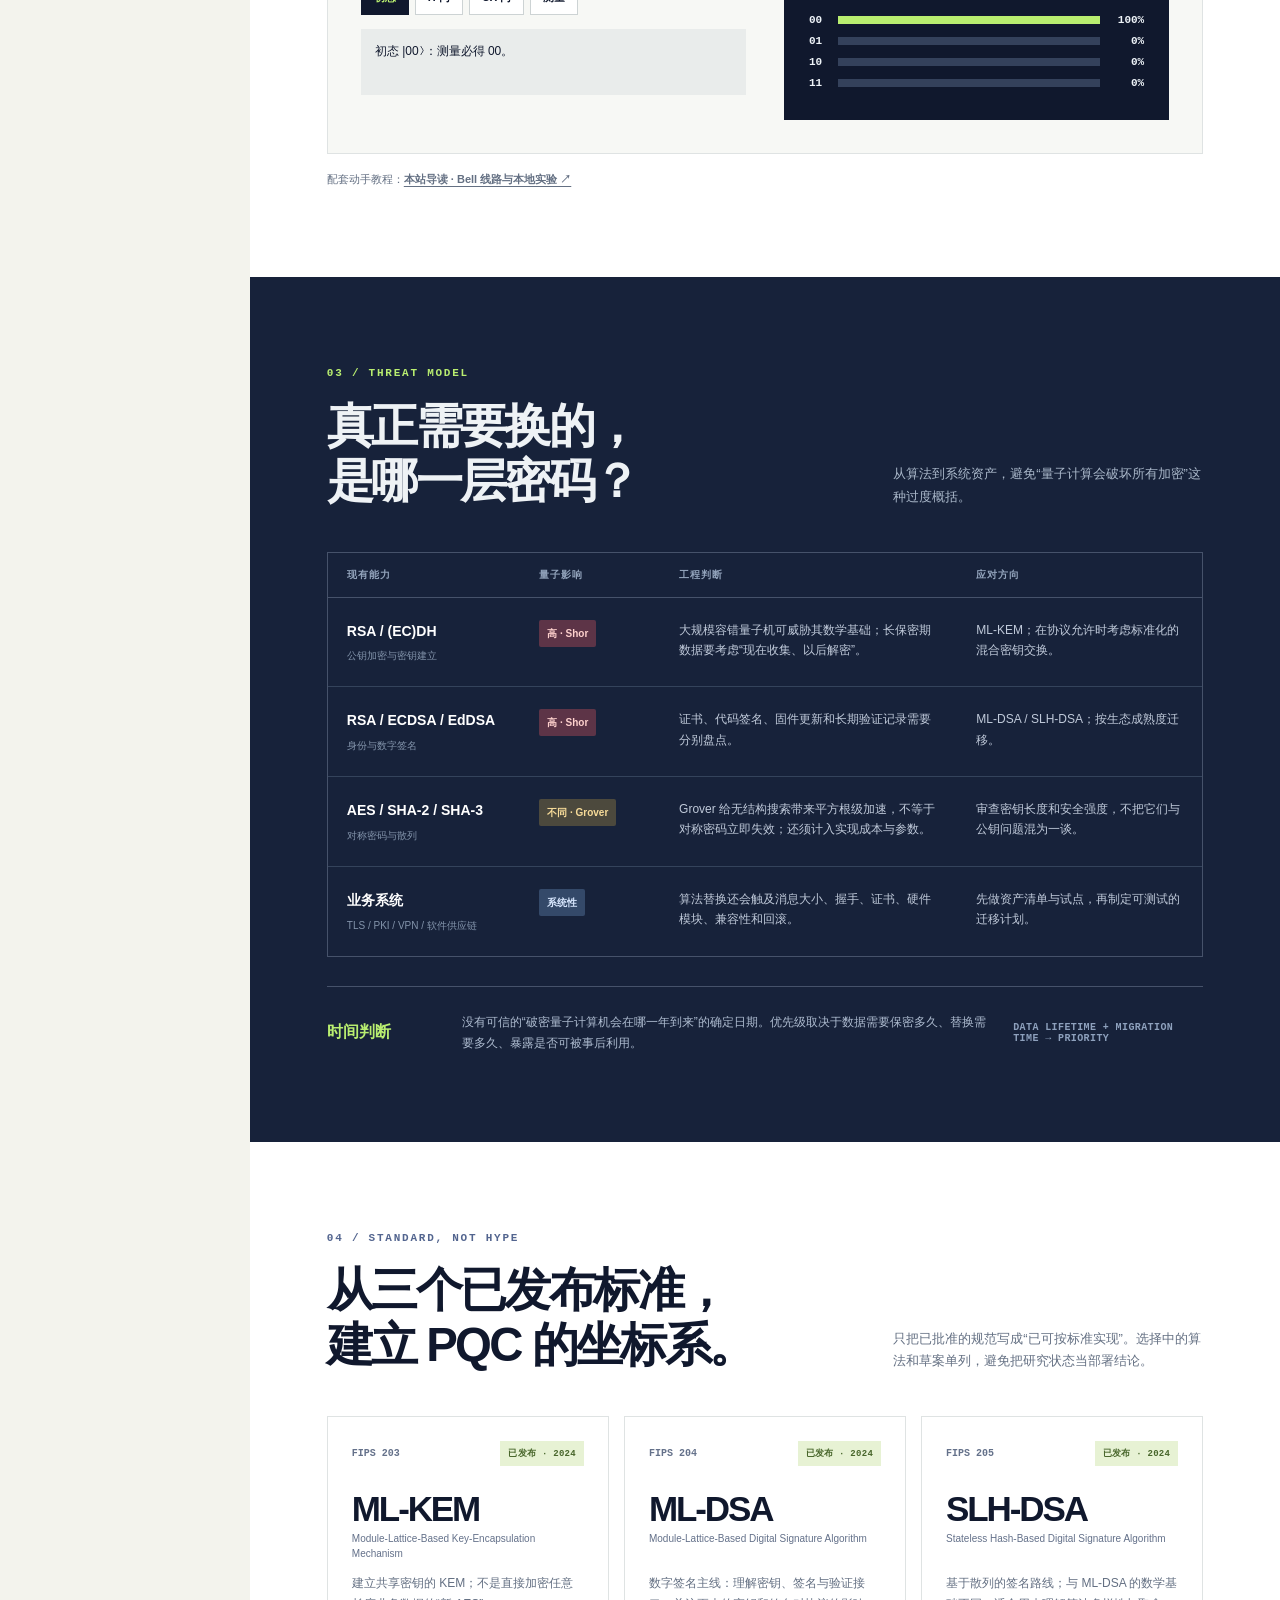
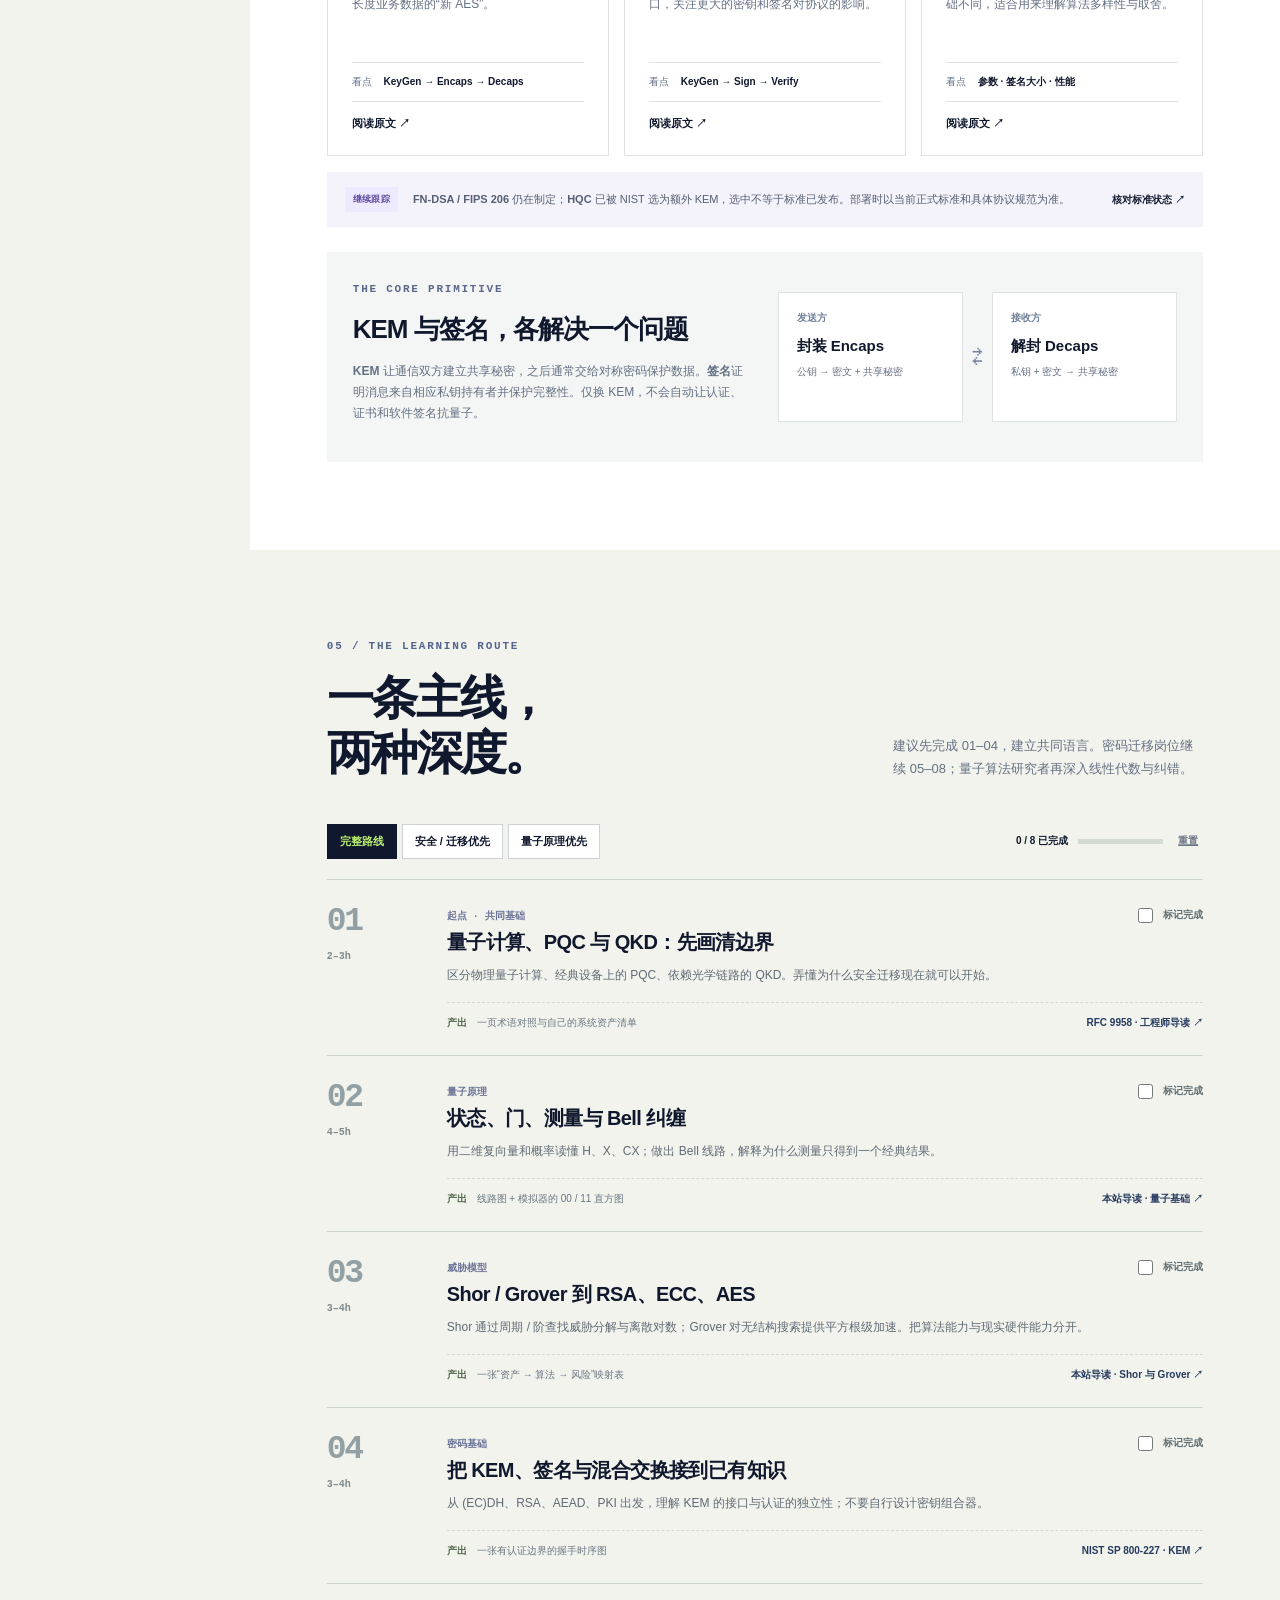
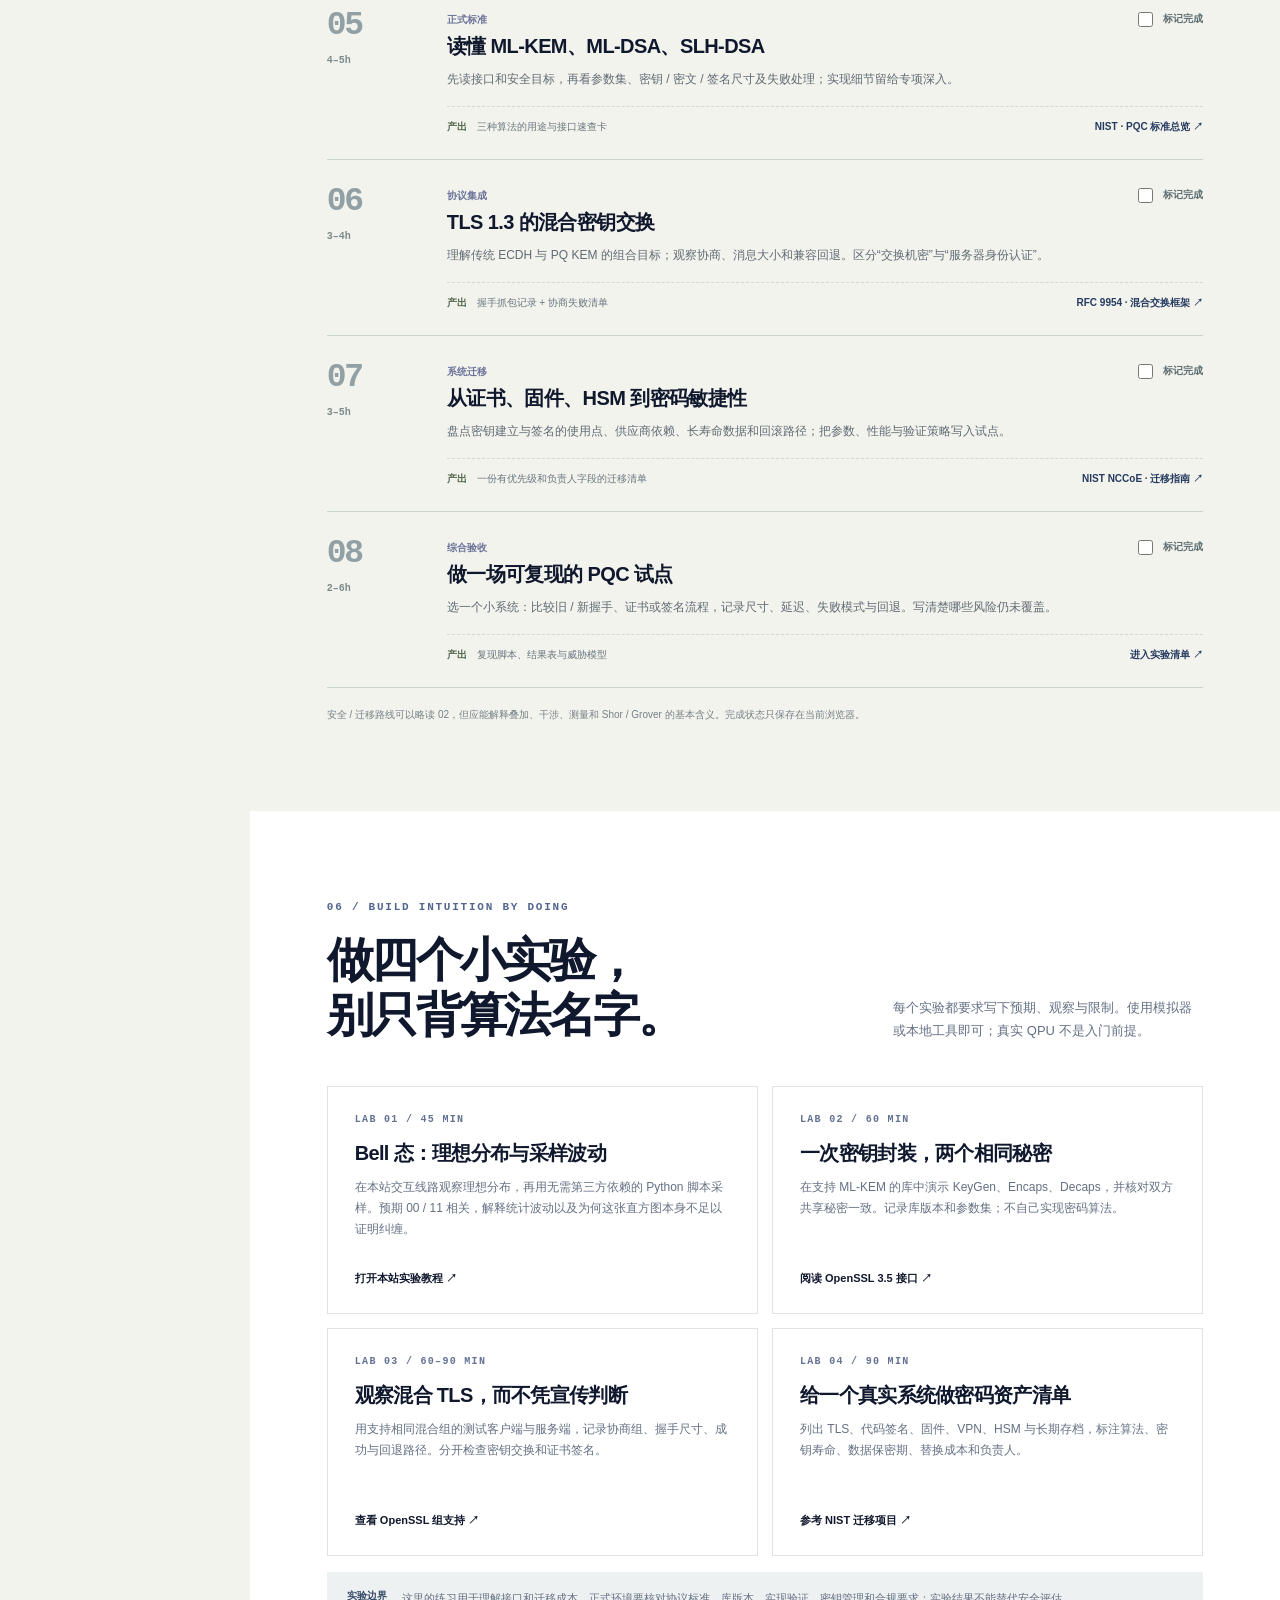
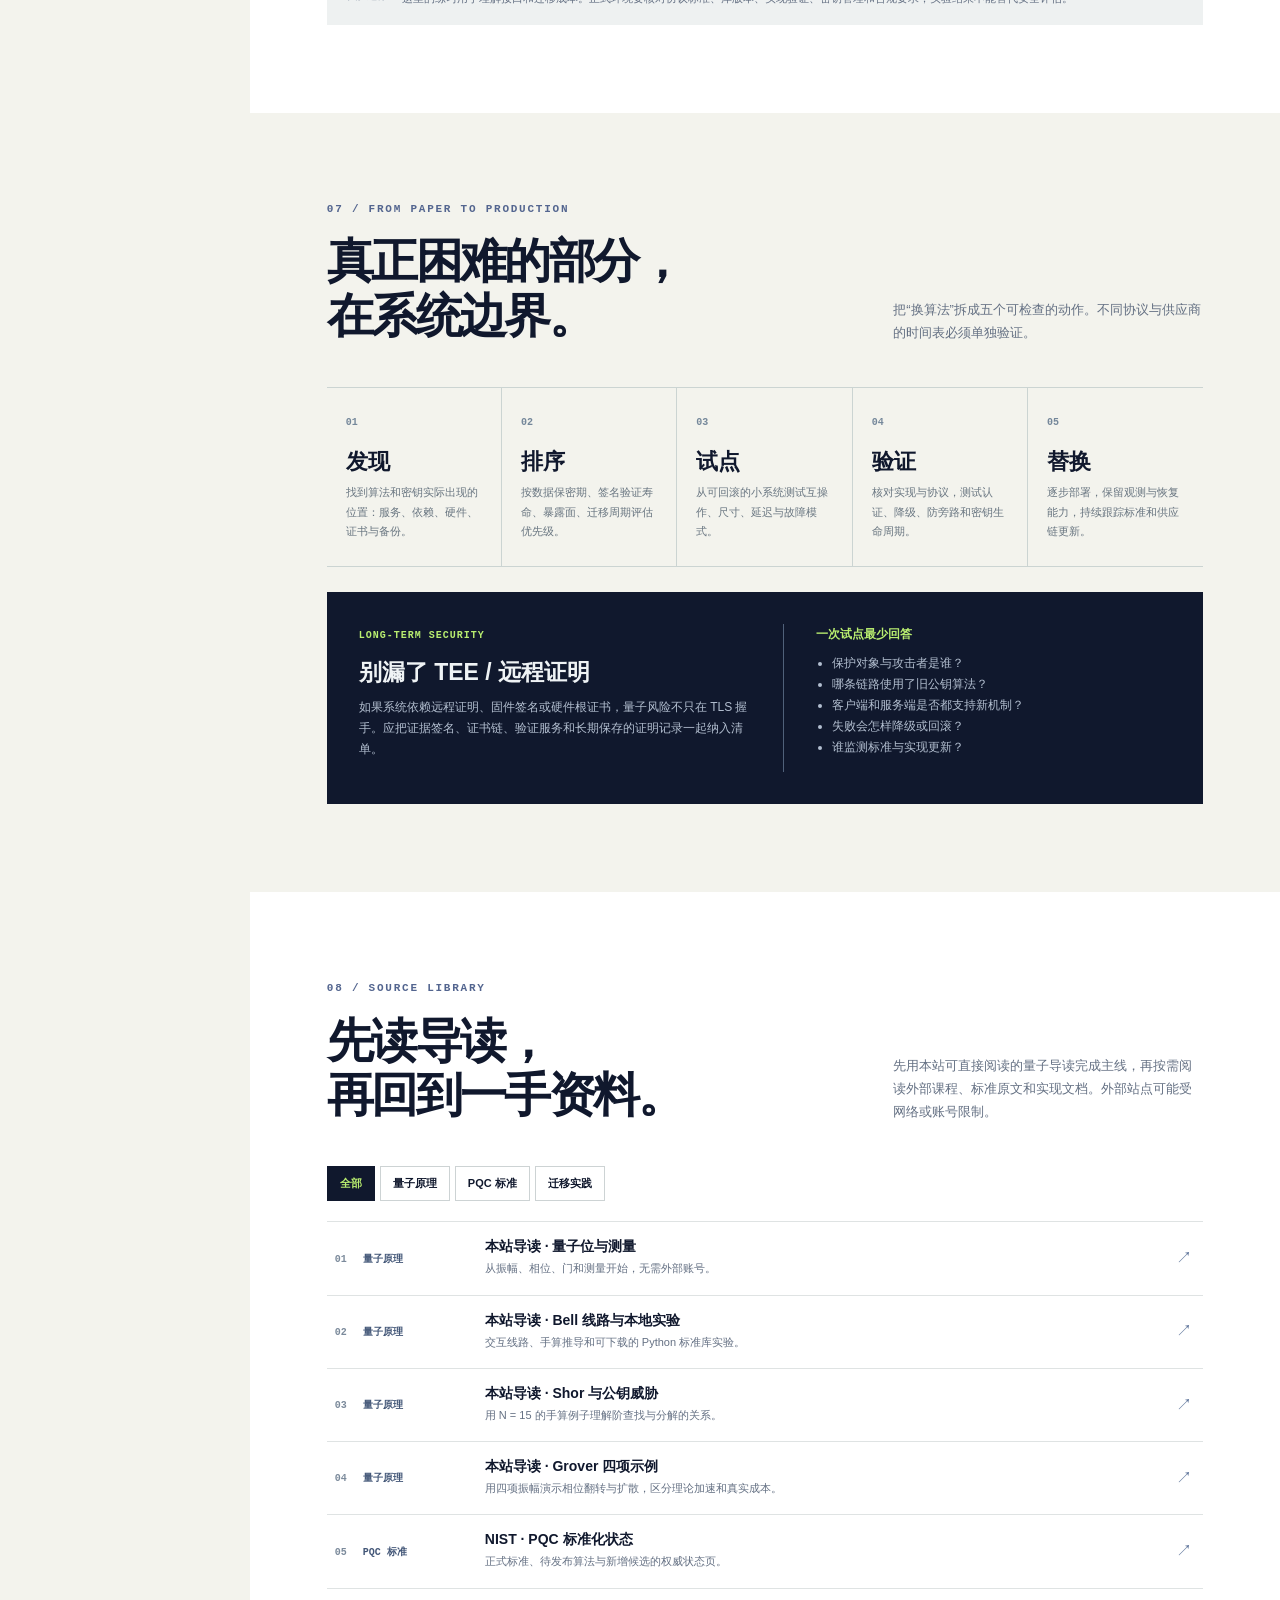
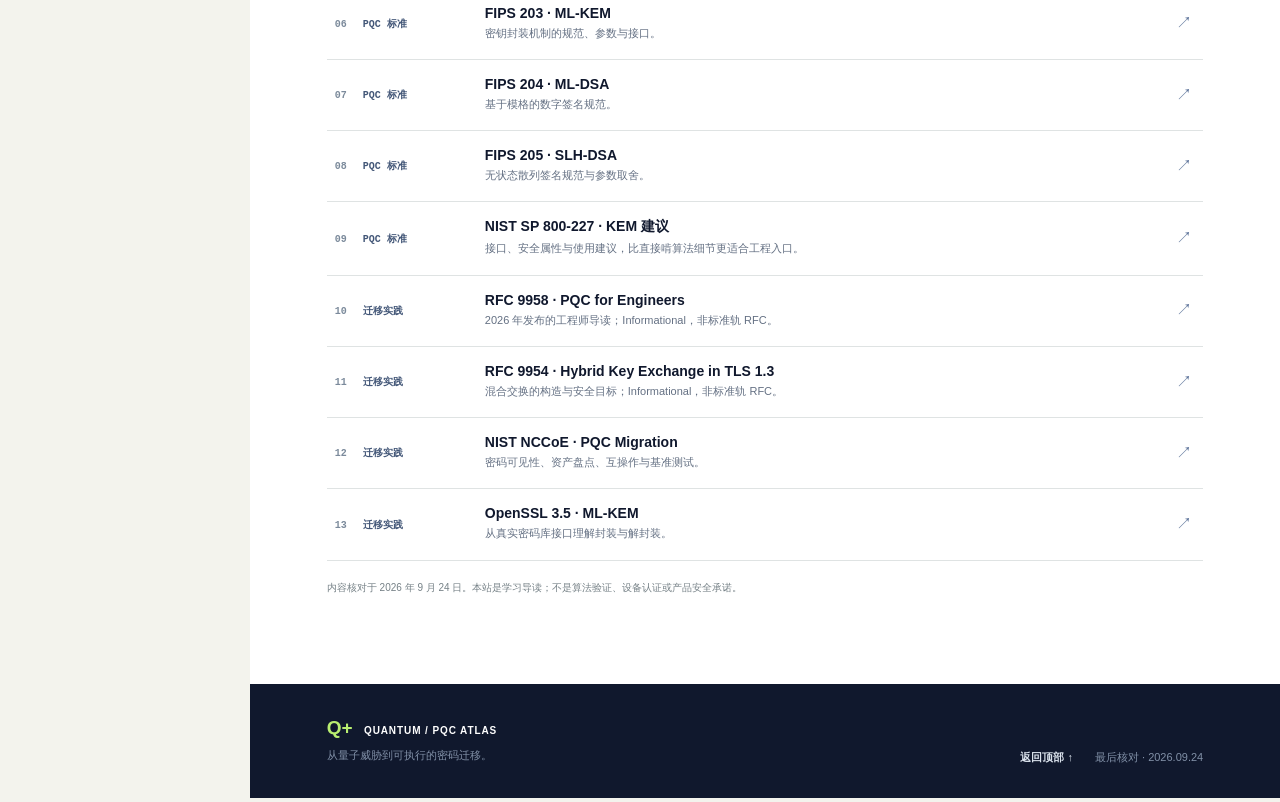
==== commit d05f4151: "Replace blocked IBM course links with self-hosted guide" ====
--- a/index.html
+++ b/index.html
@@ -40,8 +40,8 @@
       <section class="section-pad section-white" id="quantum">
         <div class="section-head"><div><span class="section-kicker">02 / THE MINIMUM QUANTUM MODEL</span><h2>先理解量子计算<br>真正改变了什么。</h2></div><p>只学安全工作需要的那一层：状态、门、测量、干涉、纠缠，以及算法对密码假设的影响。</p></div>
         <div class="concept-grid"><article class="concept"><span>01 / STATE</span><h3>量子位是振幅，不是“同时试遍所有答案”</h3><p>一个量子位写作 α|0⟩ + β|1⟩，测量概率由振幅的模平方给出。相位也重要：它决定后续操作能否发生干涉。</p></article><article class="concept"><span>02 / CIRCUIT</span><h3>门改变振幅，测量给出经典结果</h3><p>H、X、CX 是入门足够的门。重复运行线路得到分布；一次测量不会读出所有叠加态的信息。</p></article><article class="concept"><span>03 / SCALE</span><h3>可运行小线路 ≠ 可破解现用密码</h3><p>密码学相关的量子计算需要纠错、足够的逻辑量子位与大量可靠操作。不要把物理量子位数直接等同于破密能力。</p></article></div>
-        <div class="simulator"><div class="sim-copy"><span class="mini-label">INTERACTIVE / BELL CIRCUIT</span><h3>点四步，看“纠缠”如何出现</h3><p>两条线代表 q₀、q₁。观察概率分布由单一结果变为相关的 00 / 11；这只是理想线路模型，不模拟真实设备噪声。</p><div class="sim-controls" role="group" aria-label="量子线路步骤"><button type="button" class="step-btn is-active" data-step="0">初态</button><button type="button" class="step-btn" data-step="1">H 门</button><button type="button" class="step-btn" data-step="2">CX 门</button><button type="button" class="step-btn" data-step="3">测量</button></div><p id="sim-explain" class="sim-explain" aria-live="polite">初态 |00⟩：测量必得 00。</p></div><div class="sim-board"><div class="circuit"><div class="wire"><span>q₀</span><div class="line"></div><b class="gate h" data-gate="1">H</b><div class="line"></div><b class="gate control" data-gate="2">●</b><div class="line"></div><b class="gate measure" data-gate="3">M</b></div><div class="wire"><span>q₁</span><div class="line"></div><div class="gate empty"></div><div class="line"></div><b class="gate target" data-gate="2">⊕</b><div class="line"></div><b class="gate measure" data-gate="3">M</b></div><div class="cnot-link"></div></div><div class="prob-head"><span>理想测量概率</span><span id="state-label">|00⟩</span></div><div class="prob-row"><span>00</span><div><i id="bar-00"></i></div><b id="val-00">100%</b></div><div class="prob-row"><span>01</span><div><i id="bar-01"></i></div><b id="val-01">0%</b></div><div class="prob-row"><span>10</span><div><i id="bar-10"></i></div><b id="val-10">0%</b></div><div class="prob-row"><span>11</span><div><i id="bar-11"></i></div><b id="val-11">0%</b></div></div></div>
-        <p class="footnote">配套动手教程：<a href="https://quantum.cloud.ibm.com/learning/en/courses/use-a-qc-today/build-and-run-your-first-quantum-program" target="_blank" rel="noopener noreferrer">IBM Quantum · 构建并运行 Bell 线路 ↗</a></p>
+        <div class="simulator"><div class="sim-copy"><span class="mini-label">INTERACTIVE / BELL CIRCUIT</span><h3>点四步，看“纠缠”如何出现</h3><p>两条线代表 q₀、q₁。观察概率分布由单一结果变为相关的 00 / 11。单一测量基的相关直方图并不足以证明纠缠；这里也不模拟真实设备噪声。</p><div class="sim-controls" role="group" aria-label="量子线路步骤"><button type="button" class="step-btn is-active" data-step="0">初态</button><button type="button" class="step-btn" data-step="1">H 门</button><button type="button" class="step-btn" data-step="2">CX 门</button><button type="button" class="step-btn" data-step="3">测量</button></div><p id="sim-explain" class="sim-explain" aria-live="polite">初态 |00⟩：测量必得 00。</p></div><div class="sim-board"><div class="circuit"><div class="wire"><span>q₀</span><div class="line"></div><b class="gate h" data-gate="1">H</b><div class="line"></div><b class="gate control" data-gate="2">●</b><div class="line"></div><b class="gate measure" data-gate="3">M</b></div><div class="wire"><span>q₁</span><div class="line"></div><div class="gate empty"></div><div class="line"></div><b class="gate target" data-gate="2">⊕</b><div class="line"></div><b class="gate measure" data-gate="3">M</b></div><div class="cnot-link"></div></div><div class="prob-head"><span>理想测量概率</span><span id="state-label">|00⟩</span></div><div class="prob-row"><span>00</span><div><i id="bar-00"></i></div><b id="val-00">100%</b></div><div class="prob-row"><span>01</span><div><i id="bar-01"></i></div><b id="val-01">0%</b></div><div class="prob-row"><span>10</span><div><i id="bar-10"></i></div><b id="val-10">0%</b></div><div class="prob-row"><span>11</span><div><i id="bar-11"></i></div><b id="val-11">0%</b></div></div></div>
+        <p class="footnote">配套动手教程：<a href="quantum-guide.html#bell">本站导读 · Bell 线路与本地实验 ↗</a></p>
       </section>
 
       <section class="section-pad section-ink" id="impact"><div class="section-head"><div><span class="section-kicker">03 / THREAT MODEL</span><h2>真正需要换的，<br>是哪一层密码？</h2></div><p>从算法到系统资产，避免“量子计算会破坏所有加密”这种过度概括。</p></div>
@@ -59,8 +59,8 @@
         <div class="route-toolbar"><div class="track-tabs" role="group" aria-label="学习路线筛选"><button class="track active" data-track="all" type="button">完整路线</button><button class="track" data-track="pqc" type="button">安全 / 迁移优先</button><button class="track" data-track="quantum" type="button">量子原理优先</button></div><div class="progress-box"><span id="progress-text">0 / 8 已完成</span><div class="progress-rail"><i id="progress-bar"></i></div><button id="reset-progress" type="button" aria-label="清除学习进度">重置</button></div></div>
         <div class="stage-list">
           <article class="stage" data-track="quantum pqc" id="stage-1"><div class="stage-index">01<span>2–3h</span></div><div class="stage-main"><div class="stage-title"><div><span class="stage-tag">起点 · 共同基础</span><h3>量子计算、PQC 与 QKD：先画清边界</h3></div><label class="done"><input type="checkbox" data-progress="1"><span>标记完成</span></label></div><p>区分物理量子计算、经典设备上的 PQC、依赖光学链路的 QKD。弄懂为什么安全迁移现在就可以开始。</p><div class="stage-bottom"><span><b>产出</b> 一页术语对照与自己的系统资产清单</span><a href="https://www.rfc-editor.org/rfc/rfc9958.html" target="_blank" rel="noopener noreferrer">RFC 9958 · 工程师导读 ↗</a></div></div></article>
-          <article class="stage" data-track="quantum" id="stage-2"><div class="stage-index">02<span>4–5h</span></div><div class="stage-main"><div class="stage-title"><div><span class="stage-tag">量子原理</span><h3>状态、门、测量与 Bell 纠缠</h3></div><label class="done"><input type="checkbox" data-progress="2"><span>标记完成</span></label></div><p>用二维复向量和概率读懂 H、X、CX；做出 Bell 线路，解释为什么测量只得到一个经典结果。</p><div class="stage-bottom"><span><b>产出</b> 线路图 + 模拟器的 00 / 11 直方图</span><a href="https://quantum.cloud.ibm.com/learning/en/courses/basics-of-quantum-information" target="_blank" rel="noopener noreferrer">IBM Quantum · 基础课程 ↗</a></div></div></article>
-          <article class="stage" data-track="quantum pqc" id="stage-3"><div class="stage-index">03<span>3–4h</span></div><div class="stage-main"><div class="stage-title"><div><span class="stage-tag">威胁模型</span><h3>Shor / Grover 到 RSA、ECC、AES</h3></div><label class="done"><input type="checkbox" data-progress="3"><span>标记完成</span></label></div><p>Shor 通过周期 / 阶查找威胁分解与离散对数；Grover 对无结构搜索提供平方根级加速。把算法能力与现实硬件能力分开。</p><div class="stage-bottom"><span><b>产出</b> 一张“资产 → 算法 → 风险”映射表</span><a href="https://quantum.cloud.ibm.com/learning/en/courses/fundamentals-of-quantum-algorithms/phase-estimation-and-factoring/shor-algorithm" target="_blank" rel="noopener noreferrer">IBM Quantum · Shor ↗</a></div></div></article>
+          <article class="stage" data-track="quantum" id="stage-2"><div class="stage-index">02<span>4–5h</span></div><div class="stage-main"><div class="stage-title"><div><span class="stage-tag">量子原理</span><h3>状态、门、测量与 Bell 纠缠</h3></div><label class="done"><input type="checkbox" data-progress="2"><span>标记完成</span></label></div><p>用二维复向量和概率读懂 H、X、CX；做出 Bell 线路，解释为什么测量只得到一个经典结果。</p><div class="stage-bottom"><span><b>产出</b> 线路图 + 模拟器的 00 / 11 直方图</span><a href="quantum-guide.html#basics">本站导读 · 量子基础 ↗</a></div></div></article>
+          <article class="stage" data-track="quantum pqc" id="stage-3"><div class="stage-index">03<span>3–4h</span></div><div class="stage-main"><div class="stage-title"><div><span class="stage-tag">威胁模型</span><h3>Shor / Grover 到 RSA、ECC、AES</h3></div><label class="done"><input type="checkbox" data-progress="3"><span>标记完成</span></label></div><p>Shor 通过周期 / 阶查找威胁分解与离散对数；Grover 对无结构搜索提供平方根级加速。把算法能力与现实硬件能力分开。</p><div class="stage-bottom"><span><b>产出</b> 一张“资产 → 算法 → 风险”映射表</span><a href="quantum-guide.html#shor">本站导读 · Shor 与 Grover ↗</a></div></div></article>
           <article class="stage" data-track="quantum pqc" id="stage-4"><div class="stage-index">04<span>3–4h</span></div><div class="stage-main"><div class="stage-title"><div><span class="stage-tag">密码基础</span><h3>把 KEM、签名与混合交换接到已有知识</h3></div><label class="done"><input type="checkbox" data-progress="4"><span>标记完成</span></label></div><p>从 (EC)DH、RSA、AEAD、PKI 出发，理解 KEM 的接口与认证的独立性；不要自行设计密钥组合器。</p><div class="stage-bottom"><span><b>产出</b> 一张有认证边界的握手时序图</span><a href="https://csrc.nist.gov/pubs/sp/800/227/final" target="_blank" rel="noopener noreferrer">NIST SP 800-227 · KEM ↗</a></div></div></article>
           <article class="stage" data-track="pqc" id="stage-5"><div class="stage-index">05<span>4–5h</span></div><div class="stage-main"><div class="stage-title"><div><span class="stage-tag">正式标准</span><h3>读懂 ML-KEM、ML-DSA、SLH-DSA</h3></div><label class="done"><input type="checkbox" data-progress="5"><span>标记完成</span></label></div><p>先读接口和安全目标，再看参数集、密钥 / 密文 / 签名尺寸及失败处理；实现细节留给专项深入。</p><div class="stage-bottom"><span><b>产出</b> 三种算法的用途与接口速查卡</span><a href="https://csrc.nist.gov/projects/post-quantum-cryptography" target="_blank" rel="noopener noreferrer">NIST · PQC 标准总览 ↗</a></div></div></article>
           <article class="stage" data-track="pqc" id="stage-6"><div class="stage-index">06<span>3–4h</span></div><div class="stage-main"><div class="stage-title"><div><span class="stage-tag">协议集成</span><h3>TLS 1.3 的混合密钥交换</h3></div><label class="done"><input type="checkbox" data-progress="6"><span>标记完成</span></label></div><p>理解传统 ECDH 与 PQ KEM 的组合目标；观察协商、消息大小和兼容回退。区分“交换机密”与“服务器身份认证”。</p><div class="stage-bottom"><span><b>产出</b> 握手抓包记录 + 协商失败清单</span><a href="https://www.rfc-editor.org/rfc/rfc9954.html" target="_blank" rel="noopener noreferrer">RFC 9954 · 混合交换框架 ↗</a></div></div></article>
@@ -69,15 +69,15 @@
         </div><p class="route-note">安全 / 迁移路线可以略读 02，但应能解释叠加、干涉、测量和 Shor / Grover 的基本含义。完成状态只保存在当前浏览器。</p>
       </section>
 
-      <section class="section-pad section-white" id="practice"><div class="section-head"><div><span class="section-kicker">06 / BUILD INTUITION BY DOING</span><h2>做四个小实验，<br>别只背算法名字。</h2></div><p>每个实验都要求写下预期、观察与限制。使用模拟器或本地工具即可；真实 QPU 不是入门前提。</p></div><div class="lab-grid"><article class="lab-card"><span>LAB 01 / 45 MIN</span><h3>Bell 态：理想分布与设备噪声</h3><p>用 IBM 教程先跑模拟器，再看真实设备的噪声说明。预期 00 / 11 相关，解释为何单次运行不一定出现“50/50”。</p><a href="https://quantum.cloud.ibm.com/learning/en/courses/use-a-qc-today/build-and-run-your-first-quantum-program" target="_blank" rel="noopener noreferrer">打开官方教程 ↗</a></article><article class="lab-card"><span>LAB 02 / 60 MIN</span><h3>一次密钥封装，两个相同秘密</h3><p>在支持 ML-KEM 的库中演示 KeyGen、Encaps、Decaps，并核对双方共享秘密一致。记录库版本和参数集；不自己实现密码算法。</p><a href="https://docs.openssl.org/3.5/man7/EVP_KEM-ML-KEM/" target="_blank" rel="noopener noreferrer">阅读 OpenSSL 3.5 接口 ↗</a></article><article class="lab-card"><span>LAB 03 / 60–90 MIN</span><h3>观察混合 TLS，而不凭宣传判断</h3><p>用支持相同混合组的测试客户端与服务端，记录协商组、握手尺寸、成功与回退路径。分开检查密钥交换和证书签名。</p><a href="https://docs.openssl.org/3.5/man3/SSL_CONF_cmd/" target="_blank" rel="noopener noreferrer">查看 OpenSSL 组支持 ↗</a></article><article class="lab-card"><span>LAB 04 / 90 MIN</span><h3>给一个真实系统做密码资产清单</h3><p>列出 TLS、代码签名、固件、VPN、HSM 与长期存档，标注算法、密钥寿命、数据保密期、替换成本和负责人。</p><a href="https://pages.nist.gov/nccoe-migration-post-quantum-cryptography/" target="_blank" rel="noopener noreferrer">参考 NIST 迁移项目 ↗</a></article></div><div class="lab-caution"><span>实验边界</span><p>这里的练习用于理解接口和迁移成本。正式环境要核对协议标准、库版本、实现验证、密钥管理和合规要求；实验结果不能替代安全评估。</p></div></section>
+      <section class="section-pad section-white" id="practice"><div class="section-head"><div><span class="section-kicker">06 / BUILD INTUITION BY DOING</span><h2>做四个小实验，<br>别只背算法名字。</h2></div><p>每个实验都要求写下预期、观察与限制。使用模拟器或本地工具即可；真实 QPU 不是入门前提。</p></div><div class="lab-grid"><article class="lab-card"><span>LAB 01 / 45 MIN</span><h3>Bell 态：理想分布与采样波动</h3><p>在本站交互线路观察理想分布，再用无需第三方依赖的 Python 脚本采样。预期 00 / 11 相关，解释统计波动以及为何这张直方图本身不足以证明纠缠。</p><a href="quantum-guide.html#bell">打开本站实验教程 ↗</a></article><article class="lab-card"><span>LAB 02 / 60 MIN</span><h3>一次密钥封装，两个相同秘密</h3><p>在支持 ML-KEM 的库中演示 KeyGen、Encaps、Decaps，并核对双方共享秘密一致。记录库版本和参数集；不自己实现密码算法。</p><a href="https://docs.openssl.org/3.5/man7/EVP_KEM-ML-KEM/" target="_blank" rel="noopener noreferrer">阅读 OpenSSL 3.5 接口 ↗</a></article><article class="lab-card"><span>LAB 03 / 60–90 MIN</span><h3>观察混合 TLS，而不凭宣传判断</h3><p>用支持相同混合组的测试客户端与服务端，记录协商组、握手尺寸、成功与回退路径。分开检查密钥交换和证书签名。</p><a href="https://docs.openssl.org/3.5/man3/SSL_CONF_cmd/" target="_blank" rel="noopener noreferrer">查看 OpenSSL 组支持 ↗</a></article><article class="lab-card"><span>LAB 04 / 90 MIN</span><h3>给一个真实系统做密码资产清单</h3><p>列出 TLS、代码签名、固件、VPN、HSM 与长期存档，标注算法、密钥寿命、数据保密期、替换成本和负责人。</p><a href="https://pages.nist.gov/nccoe-migration-post-quantum-cryptography/" target="_blank" rel="noopener noreferrer">参考 NIST 迁移项目 ↗</a></article></div><div class="lab-caution"><span>实验边界</span><p>这里的练习用于理解接口和迁移成本。正式环境要核对协议标准、库版本、实现验证、密钥管理和合规要求；实验结果不能替代安全评估。</p></div></section>
 
       <section class="section-pad section-paper" id="migration"><div class="section-head"><div><span class="section-kicker">07 / FROM PAPER TO PRODUCTION</span><h2>真正困难的部分，<br>在系统边界。</h2></div><p>把“换算法”拆成五个可检查的动作。不同协议与供应商的时间表必须单独验证。</p></div><div class="migration-grid"><div class="migration-line"><span>01</span><h3>发现</h3><p>找到算法和密钥实际出现的位置：服务、依赖、硬件、证书与备份。</p></div><div class="migration-line"><span>02</span><h3>排序</h3><p>按数据保密期、签名验证寿命、暴露面、迁移周期评估优先级。</p></div><div class="migration-line"><span>03</span><h3>试点</h3><p>从可回滚的小系统测试互操作、尺寸、延迟与故障模式。</p></div><div class="migration-line"><span>04</span><h3>验证</h3><p>核对实现与协议，测试认证、降级、防旁路和密钥生命周期。</p></div><div class="migration-line"><span>05</span><h3>替换</h3><p>逐步部署，保留观测与恢复能力，持续跟踪标准和供应链更新。</p></div></div><div class="migration-bottom"><div><span>LONG-TERM SECURITY</span><h3>别漏了 TEE / 远程证明</h3><p>如果系统依赖远程证明、固件签名或硬件根证书，量子风险不只在 TLS 握手。应把证据签名、证书链、验证服务和长期保存的证明记录一起纳入清单。</p></div><div class="checklist"><strong>一次试点最少回答</strong><ul><li>保护对象与攻击者是谁？</li><li>哪条链路使用了旧公钥算法？</li><li>客户端和服务端是否都支持新机制？</li><li>失败会怎样降级或回滚？</li><li>谁监测标准与实现更新？</li></ul></div></div></section>
 
-      <section class="section-pad section-white" id="library"><div class="section-head"><div><span class="section-kicker">08 / SOURCE LIBRARY</span><h2>先读导读，<br>再回到一手资料。</h2></div><p>优先官方课程、标准原文、协议文档和实现文档。这里的链接是阅读入口，具体实现状态请以来源页面的最新版本为准。</p></div><div class="resource-controls" role="group" aria-label="资料分类"><button class="resource-filter active" data-filter="all" type="button">全部</button><button class="resource-filter" data-filter="quantum" type="button">量子原理</button><button class="resource-filter" data-filter="standard" type="button">PQC 标准</button><button class="resource-filter" data-filter="engineering" type="button">迁移实践</button></div><div class="resource-list">
-          <a class="resource" data-category="quantum" href="https://quantum.cloud.ibm.com/learning/en/courses/basics-of-quantum-information" target="_blank" rel="noopener noreferrer"><span>01 <b>量子原理</b></span><div><h3>IBM · Basics of quantum information</h3><p>视频与讲义：单系统、多系统、线路、纠缠；入门主教材。</p></div><i>↗</i></a>
-          <a class="resource" data-category="quantum" href="https://quantum.cloud.ibm.com/learning/en/courses/use-a-qc-today/build-and-run-your-first-quantum-program" target="_blank" rel="noopener noreferrer"><span>02 <b>量子原理</b></span><div><h3>IBM · 第一个量子程序</h3><p>Bell 态、Qiskit、模拟器与硬件噪声；动手入门。</p></div><i>↗</i></a>
-          <a class="resource" data-category="quantum" href="https://quantum.cloud.ibm.com/learning/en/courses/fundamentals-of-quantum-algorithms/phase-estimation-and-factoring/shor-algorithm" target="_blank" rel="noopener noreferrer"><span>03 <b>量子原理</b></span><div><h3>IBM · Shor 算法</h3><p>用阶查找与整数分解建立公钥威胁的数学直觉。</p></div><i>↗</i></a>
-          <a class="resource" data-category="quantum" href="https://quantum.cloud.ibm.com/learning/en/courses/fundamentals-of-quantum-algorithms/grover-algorithm/grover-algorithm-description" target="_blank" rel="noopener noreferrer"><span>04 <b>量子原理</b></span><div><h3>IBM · Grover 算法</h3><p>理解无结构搜索与平方根级加速，避免对对称密码误判。</p></div><i>↗</i></a>
+      <section class="section-pad section-white" id="library"><div class="section-head"><div><span class="section-kicker">08 / SOURCE LIBRARY</span><h2>先读导读，<br>再回到一手资料。</h2></div><p>先用本站可直接阅读的量子导读完成主线，再按需阅读外部课程、标准原文和实现文档。外部站点可能受网络或账号限制。</p></div><div class="resource-controls" role="group" aria-label="资料分类"><button class="resource-filter active" data-filter="all" type="button">全部</button><button class="resource-filter" data-filter="quantum" type="button">量子原理</button><button class="resource-filter" data-filter="standard" type="button">PQC 标准</button><button class="resource-filter" data-filter="engineering" type="button">迁移实践</button></div><div class="resource-list">
+          <a class="resource" data-category="quantum" href="quantum-guide.html#basics"><span>01 <b>量子原理</b></span><div><h3>本站导读 · 量子位与测量</h3><p>从振幅、相位、门和测量开始，无需外部账号。</p></div><i>↗</i></a>
+          <a class="resource" data-category="quantum" href="quantum-guide.html#bell"><span>02 <b>量子原理</b></span><div><h3>本站导读 · Bell 线路与本地实验</h3><p>交互线路、手算推导和可下载的 Python 标准库实验。</p></div><i>↗</i></a>
+          <a class="resource" data-category="quantum" href="quantum-guide.html#shor"><span>03 <b>量子原理</b></span><div><h3>本站导读 · Shor 与公钥威胁</h3><p>用 N = 15 的手算例子理解阶查找与分解的关系。</p></div><i>↗</i></a>
+          <a class="resource" data-category="quantum" href="quantum-guide.html#grover"><span>04 <b>量子原理</b></span><div><h3>本站导读 · Grover 四项示例</h3><p>用四项振幅演示相位翻转与扩散，区分理论加速和真实成本。</p></div><i>↗</i></a>
           <a class="resource" data-category="standard" href="https://csrc.nist.gov/Projects/Post-Quantum-Cryptography/Post_Quantum_Cryptography-Standardization" target="_blank" rel="noopener noreferrer"><span>05 <b>PQC 标准</b></span><div><h3>NIST · PQC 标准化状态</h3><p>正式标准、待发布算法与新增候选的权威状态页。</p></div><i>↗</i></a>
           <a class="resource" data-category="standard" href="https://csrc.nist.gov/pubs/fips/203/final" target="_blank" rel="noopener noreferrer"><span>06 <b>PQC 标准</b></span><div><h3>FIPS 203 · ML-KEM</h3><p>密钥封装机制的规范、参数与接口。</p></div><i>↗</i></a>
           <a class="resource" data-category="standard" href="https://csrc.nist.gov/pubs/fips/204/final" target="_blank" rel="noopener noreferrer"><span>07 <b>PQC 标准</b></span><div><h3>FIPS 204 · ML-DSA</h3><p>基于模格的数字签名规范。</p></div><i>↗</i></a>
--- a/style.css
+++ b/style.css
@@ -0,0 +1,7 @@
+:root{--ink:#10182d;--ink2:#1b2744;--muted:#647083;--paper:#f3f3ed;--white:#fff;--line:#dfe3e3;--acid:#b9ee70;--violet:#8d8ff7;--orange:#f8aa7a;--sidebar:250px;scroll-behavior:smooth}
+*{box-sizing:border-box}body{margin:0;background:var(--paper);color:var(--ink);font-family:Inter,"SF Pro Display","PingFang SC","Microsoft YaHei",Arial,sans-serif;-webkit-font-smoothing:antialiased}a{color:inherit}button,input{font:inherit}button{cursor:pointer}::selection{background:var(--acid);color:var(--ink)}.skip{position:absolute;left:-9999px;top:8px;background:var(--acid);z-index:100;padding:12px}.skip:focus{left:10px}a:focus-visible,button:focus-visible,input:focus-visible{outline:3px solid #6b55ff;outline-offset:3px}h1,h2,h3,p{margin-top:0}p{line-height:1.75}.sidebar{position:fixed;z-index:30;top:0;bottom:0;left:0;width:var(--sidebar);background:var(--ink);color:#eef2f4;display:flex;flex-direction:column;padding:30px 19px;border-right:1px solid #34405a}.brand{display:flex;gap:12px;align-items:center;text-decoration:none;font-size:14px;font-weight:800;line-height:1.08;letter-spacing:.08em;padding:4px 6px 30px}.brand b{color:var(--acid);font-weight:800}.brand-symbol{display:grid;place-items:center;width:45px;height:45px;border:1.5px solid var(--acid);border-radius:12px;color:var(--acid);font-size:25px;font-weight:600;letter-spacing:-.1em;line-height:1}.brand-symbol span{font-size:13px;transform:translate(2px,-8px)}.side-eyebrow{font:700 10px/1.5 ui-monospace,SFMono-Regular,monospace;color:#8390a9;letter-spacing:.18em;padding:16px 12px;border-top:1px solid #34405a}.side-nav{display:flex;flex-direction:column;gap:2px}.side-nav a{padding:12px 12px;text-decoration:none;color:#aeb8c9;border-radius:6px;font-size:12px;font-weight:650;transition:background .2s,color .2s}.side-nav a span{font:500 10px ui-monospace,SFMono-Regular,monospace;color:#64748f;margin-right:12px}.side-nav a:hover,.side-nav a.active{background:#29364d;color:#fff}.side-nav a.active span{color:var(--acid)}.side-foot{display:flex;gap:11px;align-items:flex-start;margin-top:auto;border-top:1px solid #34405a;padding:23px 11px 0;color:#8895a9;font-size:11px;line-height:1.7}.dot{width:7px;height:7px;flex:none;border-radius:50%;background:var(--acid);margin-top:5px;box-shadow:0 0 10px var(--acid)}.site-shell{margin-left:var(--sidebar);min-width:0}.topbar{height:65px;background:var(--ink);color:#aab5c7;display:flex;justify-content:space-between;align-items:center;padding:0 48px;font-size:11px;border-bottom:1px solid #34405a;letter-spacing:.04em}.topbar a{text-decoration:none;color:#fff;font-weight:750}.topbar a span{color:var(--acid);margin-left:5px}.mobile-brand{display:none}.section-pad{padding:88px clamp(30px,6vw,110px)}.hero{padding-top:68px;padding-bottom:0;background:var(--ink);color:#f5f7fa;overflow:hidden}.hero-top{display:flex;justify-content:space-between;align-items:center}.eyebrow,.section-kicker,.mini-label,.edition{font:700 11px/1.5 ui-monospace,SFMono-Regular,monospace;letter-spacing:.16em}.eyebrow{color:var(--acid);display:flex;gap:10px;align-items:center}.eyebrow i{display:inline-block;width:6px;height:6px;background:var(--acid);border-radius:50%}.edition{color:#78859b}.hero-grid{display:grid;grid-template-columns:minmax(0,1fr) minmax(370px,42%);gap:55px;align-items:center;min-height:540px}.hero h1{font-size:clamp(50px,5.5vw,88px);letter-spacing:-.075em;line-height:1.13;margin:0 0 30px;font-weight:740}.hero h1 em{font-style:normal;color:var(--acid)}.hero-lede{max-width:590px;color:#b6c1d0;font-size:17px;line-height:1.85}.hero-actions{display:flex;gap:11px;margin:32px 0 42px}.button{padding:13px 17px;border-radius:3px;text-decoration:none;font-size:12px;font-weight:750;display:flex;gap:22px;justify-content:space-between;align-items:center}.button.primary{background:var(--acid);color:var(--ink)}.button.secondary{border:1px solid #64708b;color:#e5edf7}.button:hover{transform:translateY(-2px)}.hero-facts{display:flex;gap:25px;flex-wrap:wrap;color:#8491a7;font-size:11px}.hero-facts span{border-left:1px solid #46516b;padding-left:13px}.hero-facts b{color:#eff3f8;font-size:16px;margin-right:5px}.hero-art{height:440px;position:relative;border:1px solid #47536c;background:radial-gradient(circle at 50% 44%,#243253,#16213c 50%,#121b31 72%);box-shadow:20px 20px 0 rgba(5,9,20,.25);overflow:hidden}.hero-art:before{content:"";position:absolute;inset:0;background-image:linear-gradient(#ffffff10 1px,transparent 1px),linear-gradient(90deg,#ffffff10 1px,transparent 1px);background-size:34px 34px;mask-image:linear-gradient(to bottom,transparent,#000 25%,#000 75%,transparent)}.art-head,.art-bottom{position:absolute;left:23px;right:23px;font:600 10px ui-monospace,SFMono-Regular,monospace;letter-spacing:.12em;color:#92a0b7}.art-head{top:25px;display:flex;justify-content:space-between}.art-head span{color:var(--acid)}.art-bottom{bottom:24px;text-align:center;font-size:9px;color:#6e7d9a}.art-orbit{height:260px;position:relative;margin:70px auto 0;width:100%;display:grid;place-items:center}.orbit{position:absolute;border:1px solid #a2b8ff70;border-radius:50%;width:260px;height:170px;transform:rotate(28deg)}.orbit-two{transform:rotate(-42deg);border-color:#b9ee7077}.orbit-core{z-index:1;display:grid;place-items:center;width:112px;height:112px;border-radius:50%;background:radial-gradient(circle at 35% 30%,#cfe8a8,var(--acid) 40%,#6aa856);color:var(--ink);box-shadow:0 0 30px #b9ee7040,0 0 90px #b9ee7035;font:600 43px Georgia,serif}.orbit-label{position:absolute;color:#d4def0;border:1px solid #65718a;background:#1c2b48;padding:7px 10px;font:600 10px ui-monospace,SFMono-Regular,monospace;letter-spacing:.1em}.orbit-label.left{left:10%;top:39%}.orbit-label.right{right:9%;bottom:28%}.art-flow{display:flex;position:absolute;left:25px;right:25px;bottom:72px;align-items:center;justify-content:space-between;gap:4px;color:#c5cde0;font-size:11px}.art-flow strong{color:var(--acid)}.art-flow>span:nth-child(even){color:#75829c}.hero-alert{display:flex;gap:25px;align-items:flex-start;background:#27334b;color:#b4c0d1;padding:23px 28px;margin:42px -1px 0;position:relative}.hero-alert:before{content:"";position:absolute;left:0;top:0;bottom:0;width:3px;background:var(--acid)}.hero-alert strong{font-size:14px;color:var(--acid);min-width:180px}.hero-alert p{font-size:12px;margin:0}.hero-alert b{color:#edf2f8}.section-white{background:#fff}.section-paper{background:var(--paper)}.section-ink{background:#17223a;color:#eef2f5}.section-head{display:flex;gap:60px;justify-content:space-between;align-items:end;margin-bottom:43px}.section-head>div{max-width:720px}.section-kicker{color:#53658f;display:block;margin-bottom:17px}.section-ink .section-kicker{color:var(--acid)}.section-head h2{font-size:clamp(34px,3.7vw,56px);letter-spacing:-.055em;line-height:1.16;margin:0;font-weight:740}.section-head>p{max-width:310px;min-width:230px;color:var(--muted);font-size:13px;margin:0}.section-ink .section-head>p{color:#aab8ca}.concept-grid{display:grid;grid-template-columns:repeat(3,1fr);gap:1px;background:var(--line);border:1px solid var(--line)}.concept{background:#fff;padding:27px;min-height:240px}.concept>span,.lab-card>span{font:700 10px ui-monospace,SFMono-Regular,monospace;color:#637293;letter-spacing:.13em}.concept h3{font-size:20px;letter-spacing:-.035em;line-height:1.4;margin:22px 0 10px}.concept p{font-size:12px;color:var(--muted);margin:0}.simulator{display:grid;grid-template-columns:1fr 1fr;gap:38px;margin-top:25px;padding:33px;border:1px solid var(--line);background:#f7f8f5}.mini-label{color:#59678b}.sim-copy h3,.kem-panel h3{font-size:26px;letter-spacing:-.04em;margin:14px 0}.sim-copy>p{font-size:13px;color:var(--muted)}.sim-controls{display:flex;gap:6px;flex-wrap:wrap;margin:26px 0 14px}.step-btn,.track,.resource-filter{border:1px solid #cdd3d4;background:#fff;color:var(--ink);padding:9px 12px;font-size:11px;font-weight:750}.step-btn:hover,.track:hover,.resource-filter:hover{border-color:#647390}.step-btn.is-active,.track.active,.resource-filter.active{background:var(--ink);border-color:var(--ink);color:var(--acid)}.sim-copy .sim-explain{background:#e9eceb;padding:12px 14px;font-size:12px;color:var(--ink);min-height:66px;margin:0}.sim-board{background:var(--ink);color:#eef3f8;padding:22px 25px}.circuit{position:relative;margin:12px 0 23px}.wire{display:flex;align-items:center;height:52px;gap:0}.wire>span{width:40px;font:600 13px ui-monospace,SFMono-Regular,monospace;color:#9facbf}.wire .line{height:1px;background:#7c8ca6;flex:1}.gate{width:31px;height:31px;display:grid;place-items:center;border:1px solid #73809a;color:#8d9ab0;font:700 14px ui-monospace,SFMono-Regular,monospace;background:var(--ink);z-index:2}.gate.empty{border:0;background:transparent}.gate.is-on{background:var(--acid);color:var(--ink);border-color:var(--acid)}.gate.control.is-on,.gate.target.is-on{background:var(--violet);border-color:var(--violet)}.cnot-link{position:absolute;left:calc(40px + (100% - 40px) * .51);top:42px;height:22px;width:1px;background:var(--violet);opacity:.55}.prob-head{display:flex;justify-content:space-between;color:#97a6bb;font:600 10px ui-monospace,SFMono-Regular,monospace;letter-spacing:.07em;border-top:1px solid #37455e;padding-top:20px;margin-bottom:15px}.prob-head span:last-child{color:var(--acid)}.prob-row{display:flex;gap:10px;align-items:center;margin:9px 0;font:600 11px ui-monospace,SFMono-Regular,monospace}.prob-row>span{width:19px}.prob-row>div{flex:1;height:8px;background:#34415b}.prob-row i{display:block;height:100%;background:var(--acid);width:0;transition:width .35s}.prob-row>b{width:34px;text-align:right;font-weight:600}.footnote{font-size:11px;color:var(--muted);margin:16px 0 0}.footnote a{font-weight:750;text-decoration:underline;text-underline-offset:3px}.impact-table-wrap{overflow-x:auto;border:1px solid #46526a}.impact-table{border-collapse:collapse;width:100%;min-width:720px;font-size:12px}.impact-table th{text-align:left;padding:15px 19px;color:#93a4bc;font:700 10px ui-monospace,SFMono-Regular,monospace;letter-spacing:.1em;border-bottom:1px solid #46526a}.impact-table td{padding:22px 19px;color:#c0cada;line-height:1.7;border-bottom:1px solid #34435b;vertical-align:top}.impact-table tr:last-child td{border-bottom:0}.impact-table td:first-child{width:22%}.impact-table td:nth-child(2){width:16%}.impact-table td:nth-child(3){width:34%}.impact-table td strong{color:#fff;font-size:14px}.impact-table td small{display:block;color:#8394ab;margin-top:4px}.risk{display:inline-block;border-radius:2px;padding:5px 8px;font-weight:750;font-size:10px;white-space:nowrap}.risk.high{background:#5d3447;color:#ffd2ce}.risk.medium{background:#4c493d;color:#f8dc99}.risk.system{background:#344969;color:#d9e8ff}.impact-note{display:grid;grid-template-columns:110px 1fr auto;gap:25px;align-items:center;border-top:1px solid #46526a;margin-top:29px;padding-top:25px}.impact-note b{color:var(--acid)}.impact-note p{font-size:12px;color:#aebcd0;margin:0}.impact-note span{font:600 10px ui-monospace,SFMono-Regular,monospace;letter-spacing:.04em;color:#8ea1bd;max-width:190px}.standard-grid{display:grid;grid-template-columns:repeat(3,1fr);gap:15px}.standard-card{border:1px solid var(--line);padding:24px;display:flex;flex-direction:column;min-height:340px}.standard-top{display:flex;justify-content:space-between;align-items:center;gap:5px;font:700 10px ui-monospace,SFMono-Regular,monospace;color:#64718a}.badge{font:700 9px ui-monospace,SFMono-Regular,monospace;padding:6px 8px;white-space:nowrap;letter-spacing:.03em}.badge.ratified{background:#e7f2d4;color:#49672c}.badge.work{background:#ede9ff;color:#6652a0}.standard-card h3{font-size:35px;letter-spacing:-.06em;margin:23px 0 2px}.standard-full{font-size:10px!important;color:#64718a!important;line-height:1.5!important;min-height:32px}.standard-card p{font-size:12px;color:var(--muted)}.standard-use{font-size:10px;border-top:1px solid var(--line);padding:12px 0;color:#64718a;margin-top:auto}.standard-use b{color:var(--ink);margin-left:9px}.standard-card>a{font-size:11px;font-weight:800;text-decoration:none;border-top:1px solid var(--line);padding-top:14px}.standard-card>a:hover,.status-strip>a:hover,.lab-card>a:hover{text-decoration:underline}.status-strip{display:flex;gap:15px;align-items:center;background:#f4f2fb;margin-top:16px;padding:15px 18px}.status-strip p{font-size:11px;margin:0;flex:1;color:#566073}.status-strip a{font-size:10px;font-weight:750;white-space:nowrap;text-decoration:none}.kem-panel{display:grid;grid-template-columns:1fr 1fr;gap:25px;background:#f4f6f5;padding:26px;margin-top:25px}.kem-panel p{font-size:12px;color:var(--muted);max-width:500px}.kem-flow{display:flex;align-items:center;justify-content:space-between;gap:8px}.kem-flow>div{flex:1;min-height:130px;padding:18px;background:white;border:1px solid var(--line)}.kem-flow span{display:block;color:#718099;font:700 10px ui-monospace,SFMono-Regular,monospace}.kem-flow b{display:block;font-size:15px;margin:12px 0 5px}.kem-flow small{font-size:10px;color:var(--muted)}.kem-flow i{font-size:25px;color:#7581a2;font-style:normal}.route-toolbar{display:flex;justify-content:space-between;align-items:center;gap:20px;margin-bottom:20px}.track-tabs{display:flex;gap:5px;flex-wrap:wrap}.progress-box{display:flex;gap:10px;align-items:center;white-space:nowrap;font-size:10px;font-weight:750}.progress-rail{width:85px;height:5px;background:#d4dbd5}.progress-rail i{display:block;height:100%;width:0;background:#557d30;transition:width .25s}.progress-box button{font-size:10px;padding:5px;border:0;background:transparent;color:#6a7584;text-decoration:underline}.stage-list{border-top:1px solid #ccd4ce}.stage{display:grid;grid-template-columns:100px 1fr;border-bottom:1px solid #ccd4ce;gap:20px;padding:25px 0}.stage[hidden],.resource[hidden]{display:none!important}.stage-index{font:650 33px ui-monospace,SFMono-Regular,monospace;letter-spacing:-.07em;color:#91a0a4;line-height:1}.stage-index span{display:block;font-size:10px;letter-spacing:0;color:#7c898c;margin-top:14px}.stage-title{display:flex;justify-content:space-between;align-items:flex-start;gap:20px}.stage-tag{font:700 10px ui-monospace,SFMono-Regular,monospace;color:#6b7398}.stage h3{font-size:20px;letter-spacing:-.03em;margin:6px 0 9px}.stage-main>p{font-size:12px;color:#606b75;margin-bottom:16px}.done{display:flex;gap:7px;align-items:center;white-space:nowrap;font-size:10px;font-weight:750;color:#5c6c71;cursor:pointer}.done input{accent-color:#567b31;width:15px;height:15px}.stage-bottom{display:flex;justify-content:space-between;gap:12px;align-items:center;border-top:1px dashed #d2d9d4;padding-top:13px;font-size:10px;color:#687580}.stage-bottom b{color:#4d6348;margin-right:7px}.stage-bottom a{white-space:nowrap;text-decoration:none;color:#243a5f;font-weight:750}.stage-bottom a:hover{text-decoration:underline}.route-note,.library-note{font-size:10px;color:#758086;margin:18px 0 0}.lab-grid{display:grid;grid-template-columns:repeat(2,1fr);gap:14px}.lab-card{border:1px solid var(--line);padding:27px;min-height:228px;display:flex;flex-direction:column}.lab-card h3{font-size:20px;letter-spacing:-.035em;margin:15px 0 10px}.lab-card p{color:var(--muted);font-size:12px}.lab-card a{font-size:11px;text-decoration:none;font-weight:800;margin-top:auto}.lab-caution{display:flex;gap:15px;background:#eef1f1;padding:17px 20px;margin-top:16px}.lab-caution span{white-space:nowrap;font-size:10px;font-weight:800;color:#374a69}.lab-caution p{font-size:11px;color:var(--muted);margin:0}.migration-grid{display:grid;grid-template-columns:repeat(5,1fr);border-top:1px solid #cbd4d2;border-bottom:1px solid #cbd4d2}.migration-line{padding:23px 19px 25px;border-right:1px solid #cbd4d2}.migration-line:last-child{border-right:0}.migration-line span{font:700 10px ui-monospace,SFMono-Regular,monospace;color:#74879a}.migration-line h3{font-size:22px;margin:18px 0 6px}.migration-line p{font-size:11px;color:#687580;margin:0}.migration-bottom{display:grid;grid-template-columns:1fr 1fr;gap:35px;background:var(--ink);color:#eff3f5;margin-top:25px;padding:32px}.migration-bottom>div>span{font:700 10px ui-monospace,SFMono-Regular,monospace;color:var(--acid);letter-spacing:.1em}.migration-bottom h3{font-size:23px;margin:15px 0 9px}.migration-bottom p,.checklist li{font-size:12px;color:#b3bfd0}.checklist{border-left:1px solid #50617a;padding-left:32px}.checklist strong{color:var(--acid);font-size:12px}.checklist ul{margin:12px 0 0;padding-left:16px}.checklist li{margin:4px 0}.resource-controls{display:flex;gap:5px;margin-bottom:20px;flex-wrap:wrap}.resource-list{border-top:1px solid var(--line)}.resource{display:grid;grid-template-columns:135px 1fr 22px;align-items:center;gap:15px;text-decoration:none;border-bottom:1px solid var(--line);padding:16px 8px;transition:background .2s}.resource:hover{background:#f4f6f5}.resource>span{font:650 10px ui-monospace,SFMono-Regular,monospace;color:#7b8a9b}.resource>span b{margin-left:10px;color:#425677}.resource h3{font-size:14px;margin:0 0 3px}.resource p{font-size:11px;color:var(--muted);margin:0}.resource i{text-align:center;font-style:normal;color:#60769c}.site-shell footer{display:flex;justify-content:space-between;gap:20px;background:var(--ink);color:#dbe3ed;padding:33px clamp(30px,6vw,110px);font-size:11px}.site-shell footer strong{font-size:19px;color:var(--acid)}.site-shell footer strong span{font-size:10px;letter-spacing:.09em;color:#fff;margin-left:6px}.site-shell footer p{color:#8190a7;margin:7px 0 0;font-size:11px}.site-shell footer>div:last-child{display:flex;gap:22px;align-items:end}.site-shell footer a{text-decoration:none;font-weight:750}.site-shell footer span{color:#8190a7}
+@media(max-width:1180px){:root{--sidebar:210px}.sidebar{padding-left:12px;padding-right:12px}.section-pad{padding-left:40px;padding-right:40px}.hero-grid{grid-template-columns:minmax(0,1fr) 38%;gap:26px}.hero-art{height:390px}.hero h1{font-size:clamp(45px,5vw,72px)}.orbit{width:210px;height:140px}.orbit-label.left{left:4%}.orbit-label.right{right:4%}.topbar{padding:0 40px}.migration-line{padding-left:11px;padding-right:11px}}
+@media(max-width:920px){.sidebar{display:none}.site-shell{margin-left:0}.mobile-brand{display:flex;align-items:center;color:var(--acid);font-weight:800;font-size:19px}.mobile-brand span{color:#fff;font-size:10px;letter-spacing:.08em;margin-left:8px}.topbar>span{display:none}.hero-grid{grid-template-columns:1fr 320px}.hero h1{font-size:clamp(43px,7vw,66px)}.hero-art{height:350px}.art-orbit{margin-top:35px}.art-flow{bottom:45px}.art-bottom{display:none}.hero-alert{margin-top:25px}.impact-note{grid-template-columns:90px 1fr}.impact-note span{grid-column:2}.standard-grid{grid-template-columns:repeat(3,1fr)}.standard-card{padding:17px}.standard-top{align-items:flex-start;flex-direction:column}.standard-card h3{font-size:28px}}
+@media(max-width:700px){.section-pad{padding:62px 22px}.topbar{height:55px;padding:0 22px}.hero{padding-top:45px;padding-bottom:0}.hero-grid{display:block;min-height:0}.hero h1{font-size:clamp(43px,9.4vw,64px);margin-top:45px}.hero-lede{font-size:15px}.hero-art{height:295px;margin-top:45px}.art-orbit{margin:12px auto 0;height:210px}.orbit{width:190px;height:120px}.orbit-core{width:85px;height:85px;font-size:32px}.art-head{top:14px}.art-flow{bottom:32px;font-size:9px}.hero-alert{display:block;margin:22px -22px 0;padding:20px 22px}.hero-alert strong{display:block;margin-bottom:8px}.hero-facts{gap:14px}.section-head{display:block;margin-bottom:30px}.section-head>p{max-width:none;margin-top:18px}.section-head h2{font-size:38px}.concept-grid{grid-template-columns:1fr}.concept{min-height:0;padding:23px}.concept h3{margin-top:12px}.simulator,.kem-panel{grid-template-columns:1fr;padding:20px}.standard-grid{grid-template-columns:1fr}.standard-card{min-height:0;padding:22px}.standard-top{flex-direction:row}.standard-card h3{font-size:32px;margin-top:13px}.standard-full{min-height:0}.standard-use{margin-top:15px}.status-strip{align-items:flex-start;flex-wrap:wrap}.status-strip p{flex-basis:75%}.route-toolbar{display:block}.progress-box{margin-top:15px}.stage{grid-template-columns:55px 1fr;gap:8px}.stage-index{font-size:23px}.stage-title{display:block}.done{margin-bottom:9px}.stage h3{font-size:18px}.stage-bottom{display:block}.stage-bottom a{display:block;margin-top:9px;white-space:normal}.lab-grid{grid-template-columns:1fr}.migration-grid{grid-template-columns:repeat(2,1fr)}.migration-line:nth-child(even){border-right:0}.migration-line{border-bottom:1px solid #cbd4d2}.migration-bottom{grid-template-columns:1fr;padding:24px}.checklist{border-left:0;border-top:1px solid #50617a;padding-left:0;padding-top:18px}.resource{grid-template-columns:1fr 20px;gap:8px}.resource>span{grid-column:1/3}.resource h3{font-size:13px}.site-shell footer{display:block;padding:28px 22px}.site-shell footer>div:last-child{margin-top:20px;align-items:center;justify-content:space-between}}
+@media(max-width:420px){.edition{display:none}.hero-actions{flex-direction:column}.hero-art{height:270px}.orbit-label{display:none}.hero-facts b{display:block}.track{padding:7px 8px;font-size:10px}.migration-grid{grid-template-columns:1fr}.migration-line{border-right:0}.kem-flow{flex-direction:column}.kem-flow>div{width:100%;min-height:0}.kem-flow i{transform:rotate(90deg)}}
+@media(prefers-reduced-motion:reduce){:root{scroll-behavior:auto}*,*:before,*:after{transition:none!important;animation:none!important}}
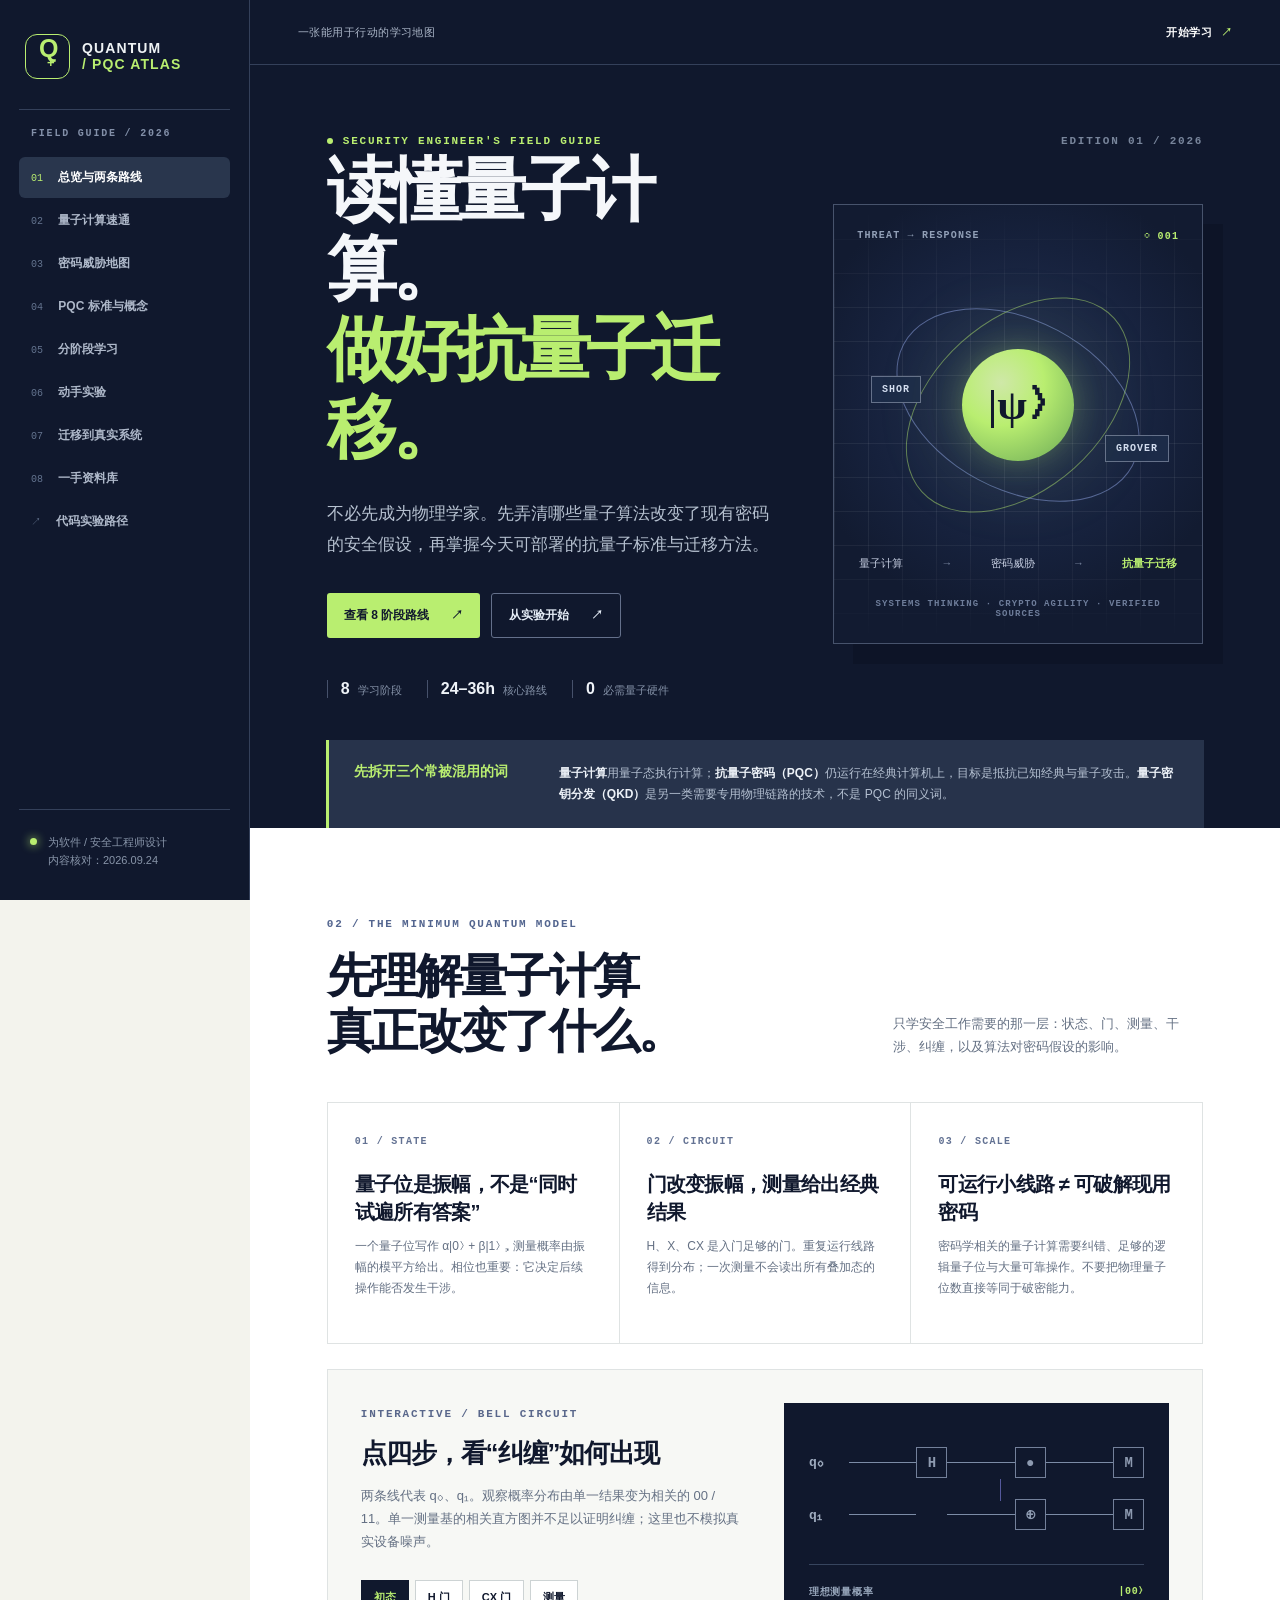
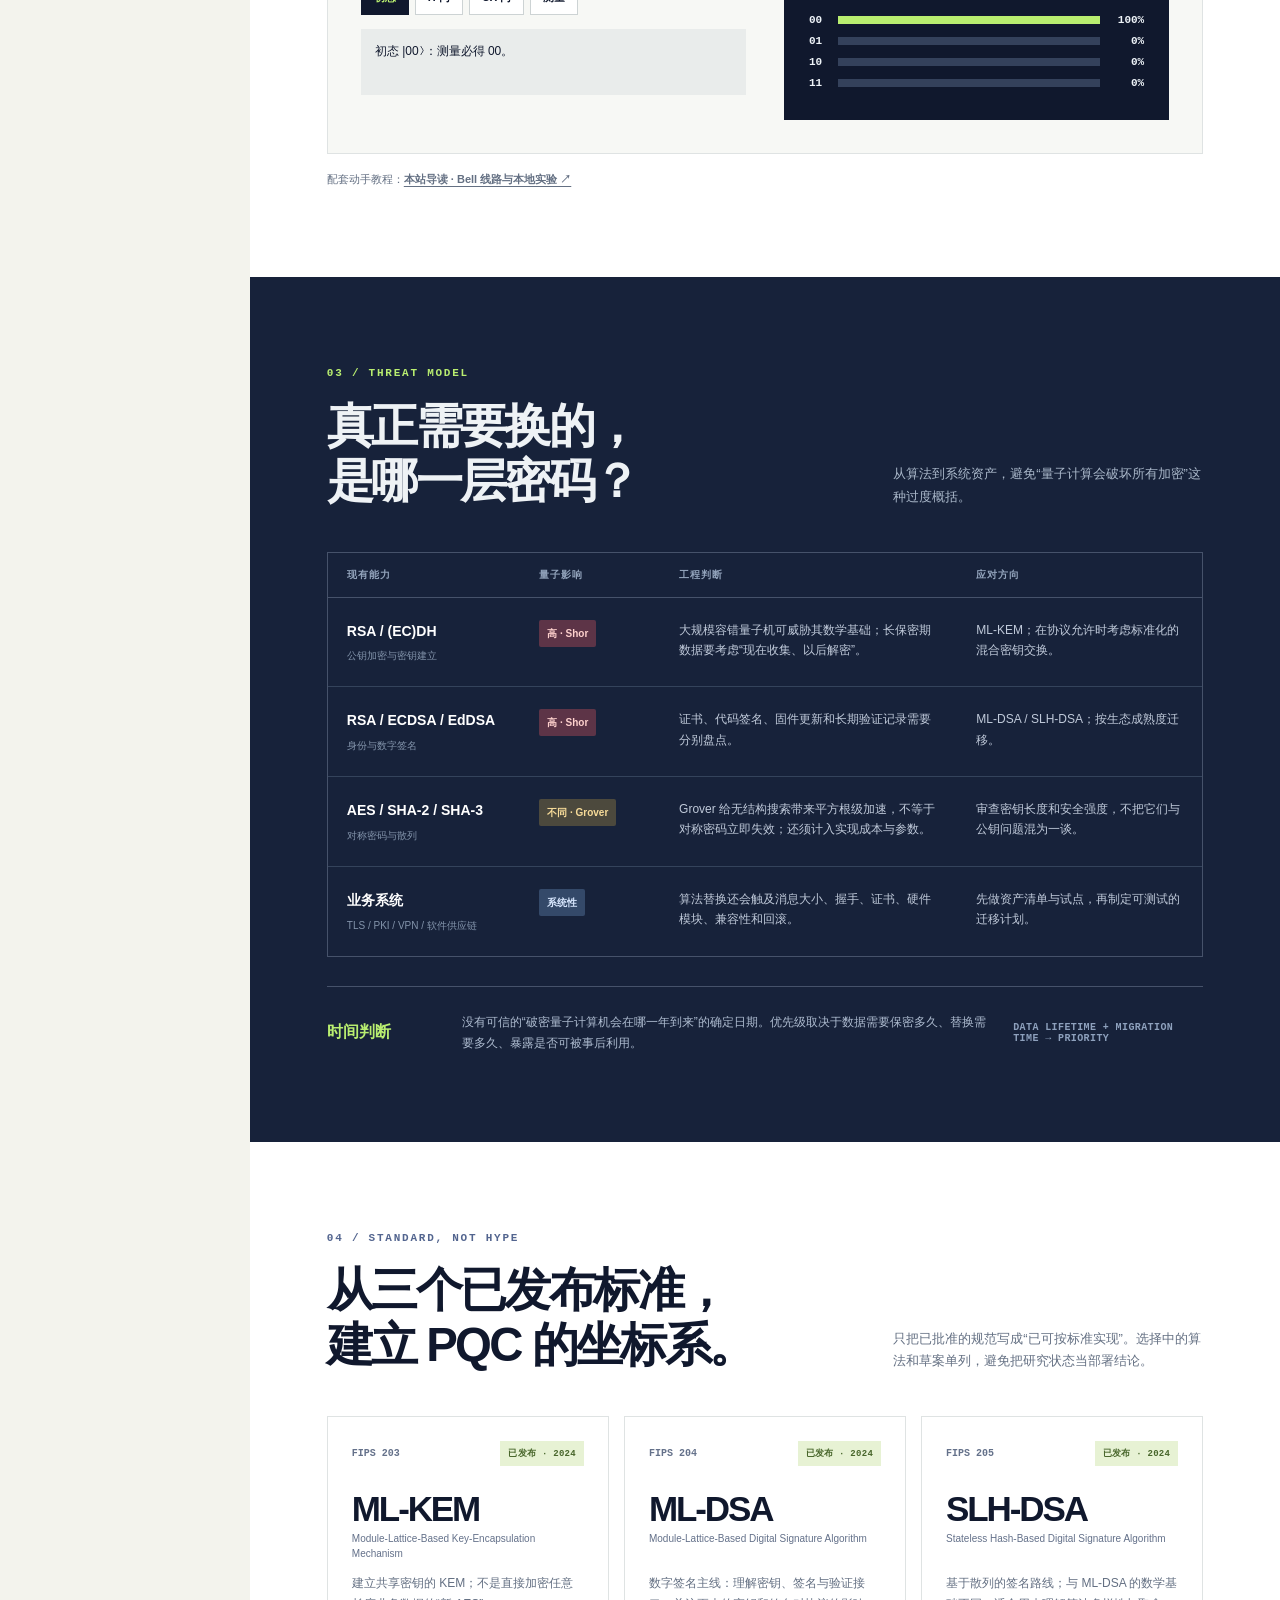
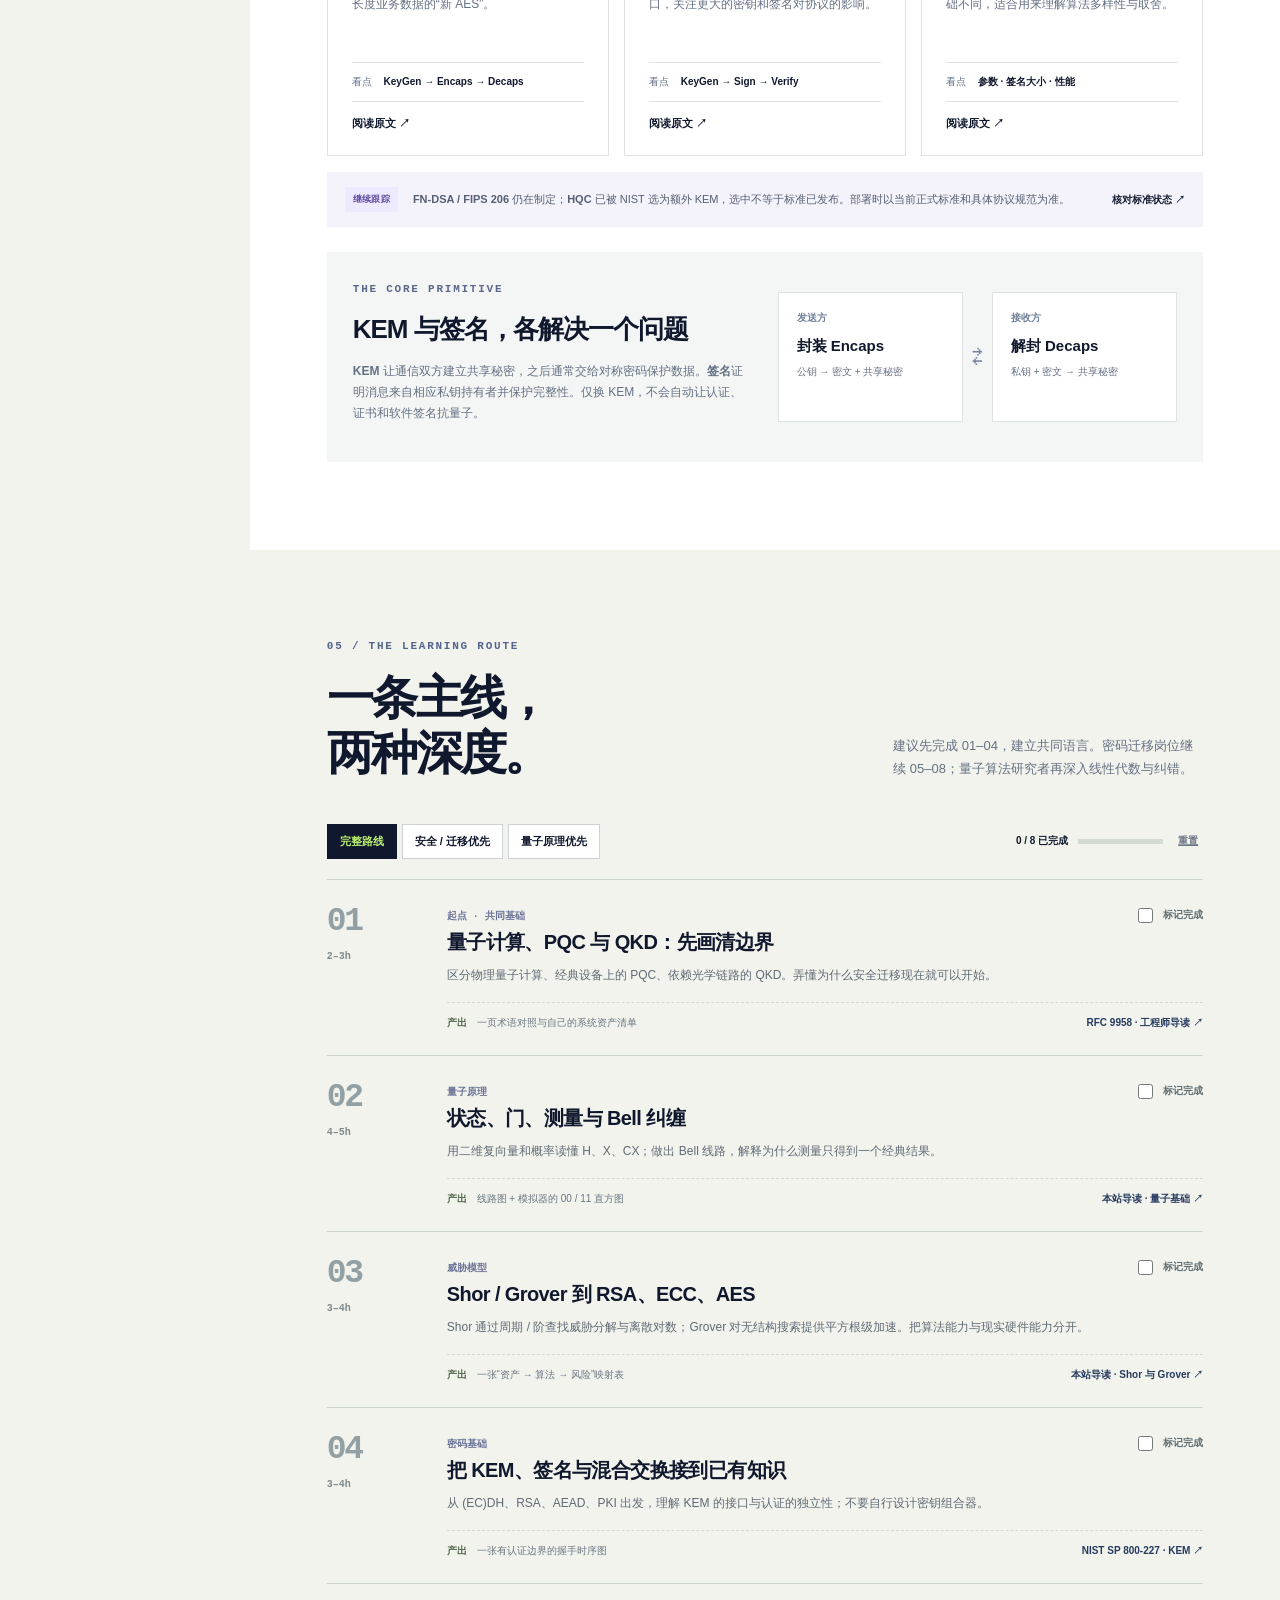
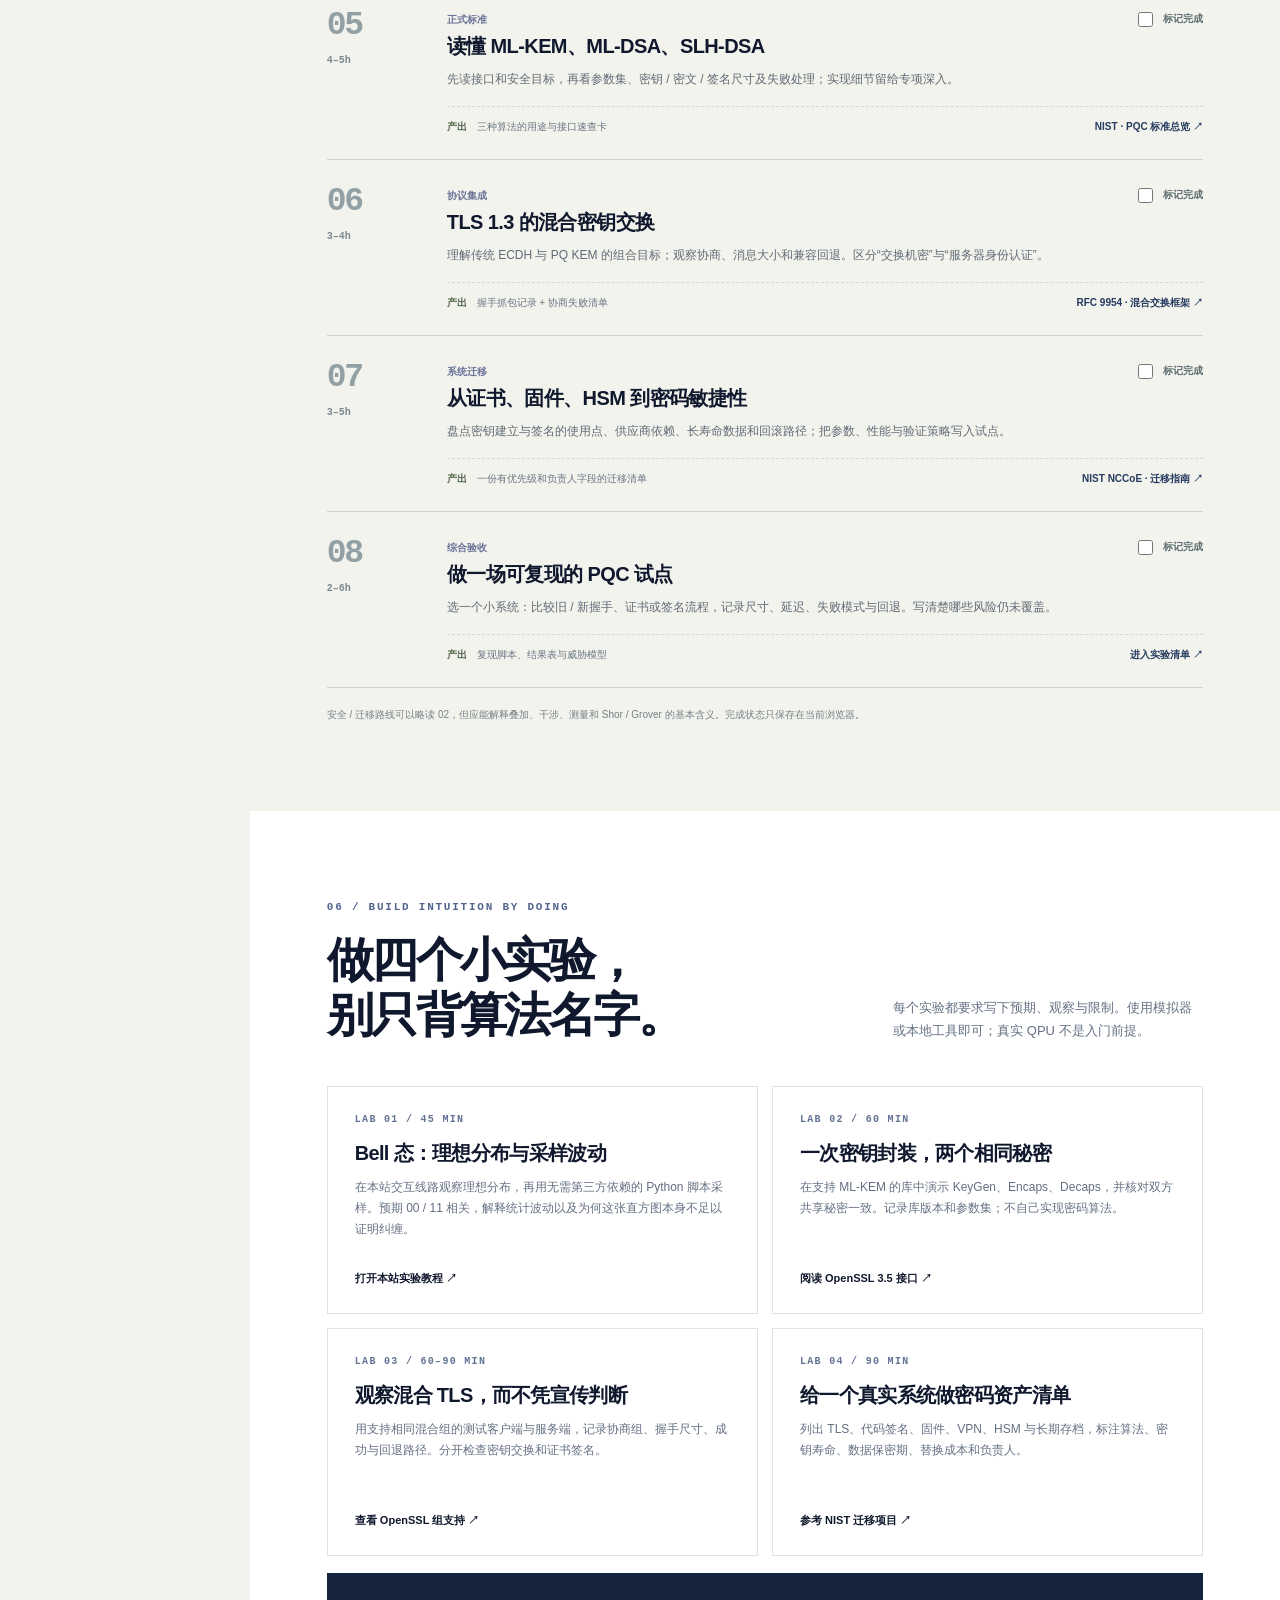
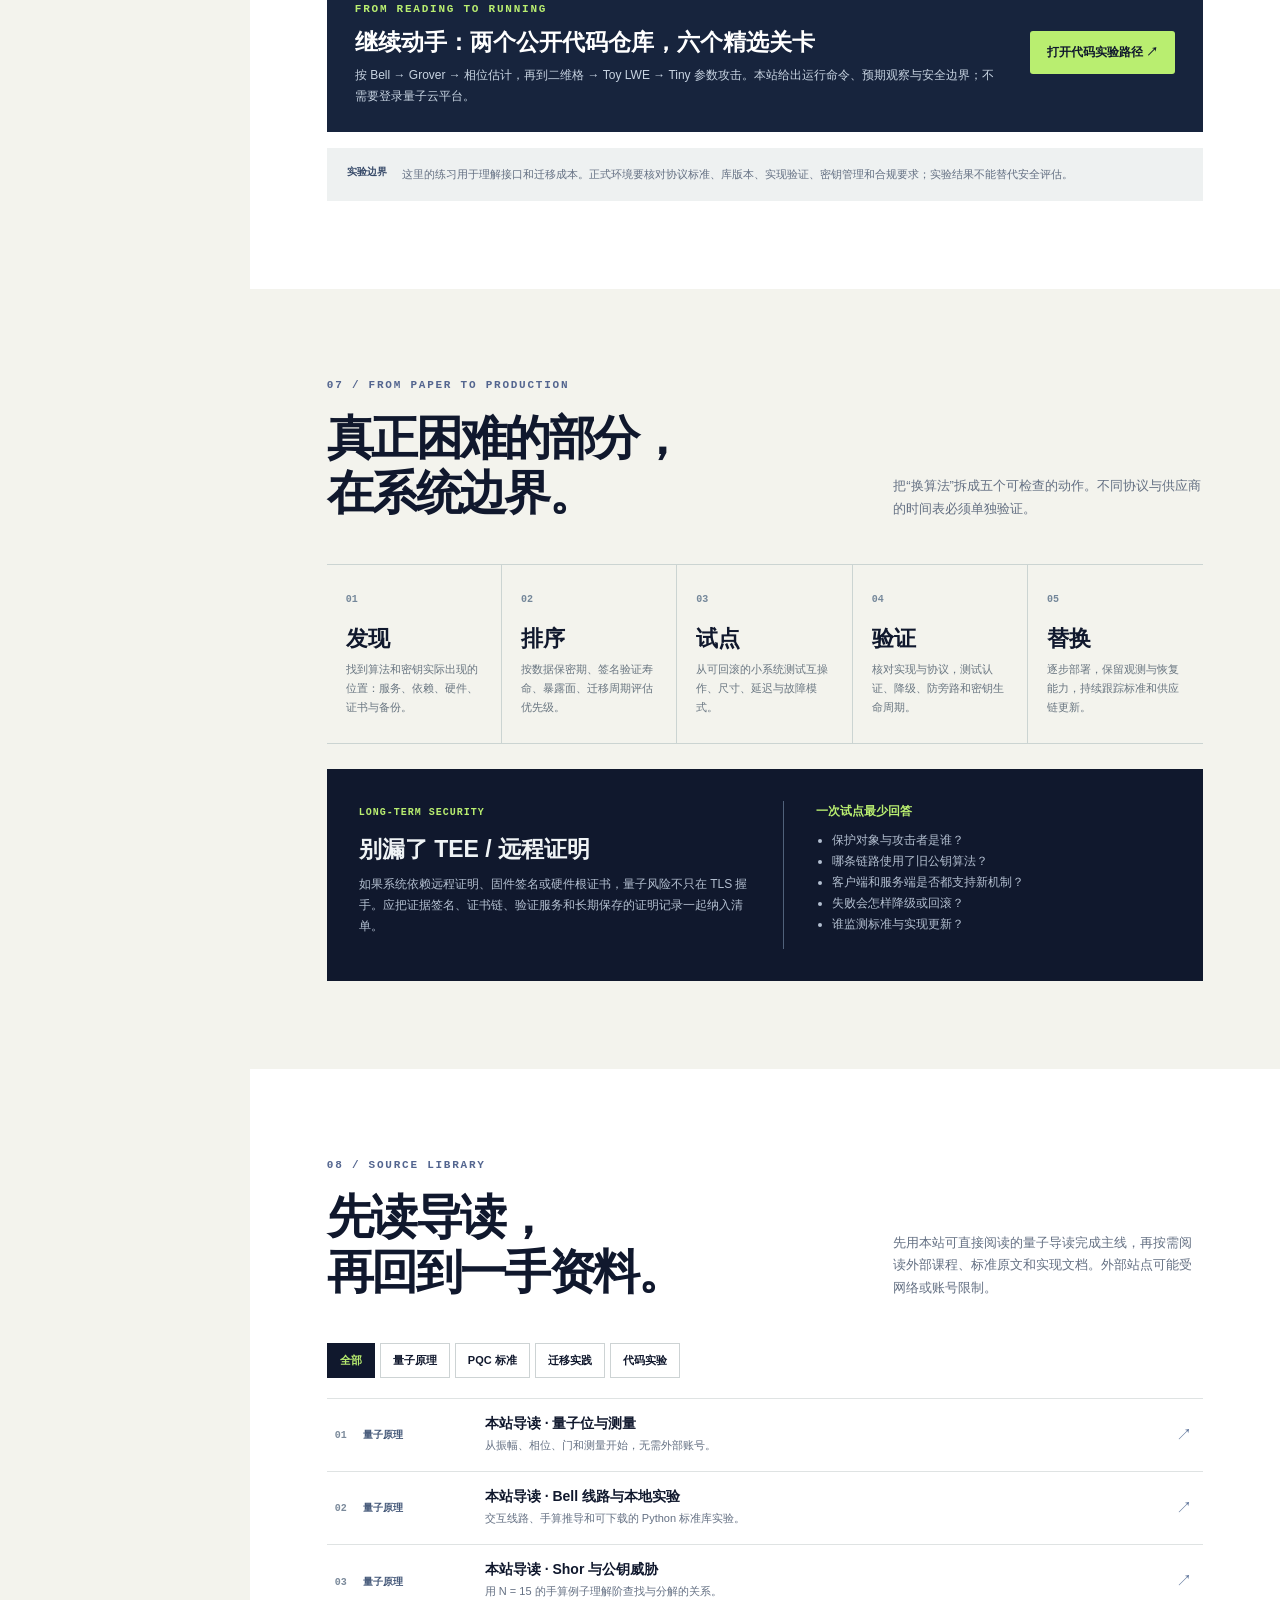
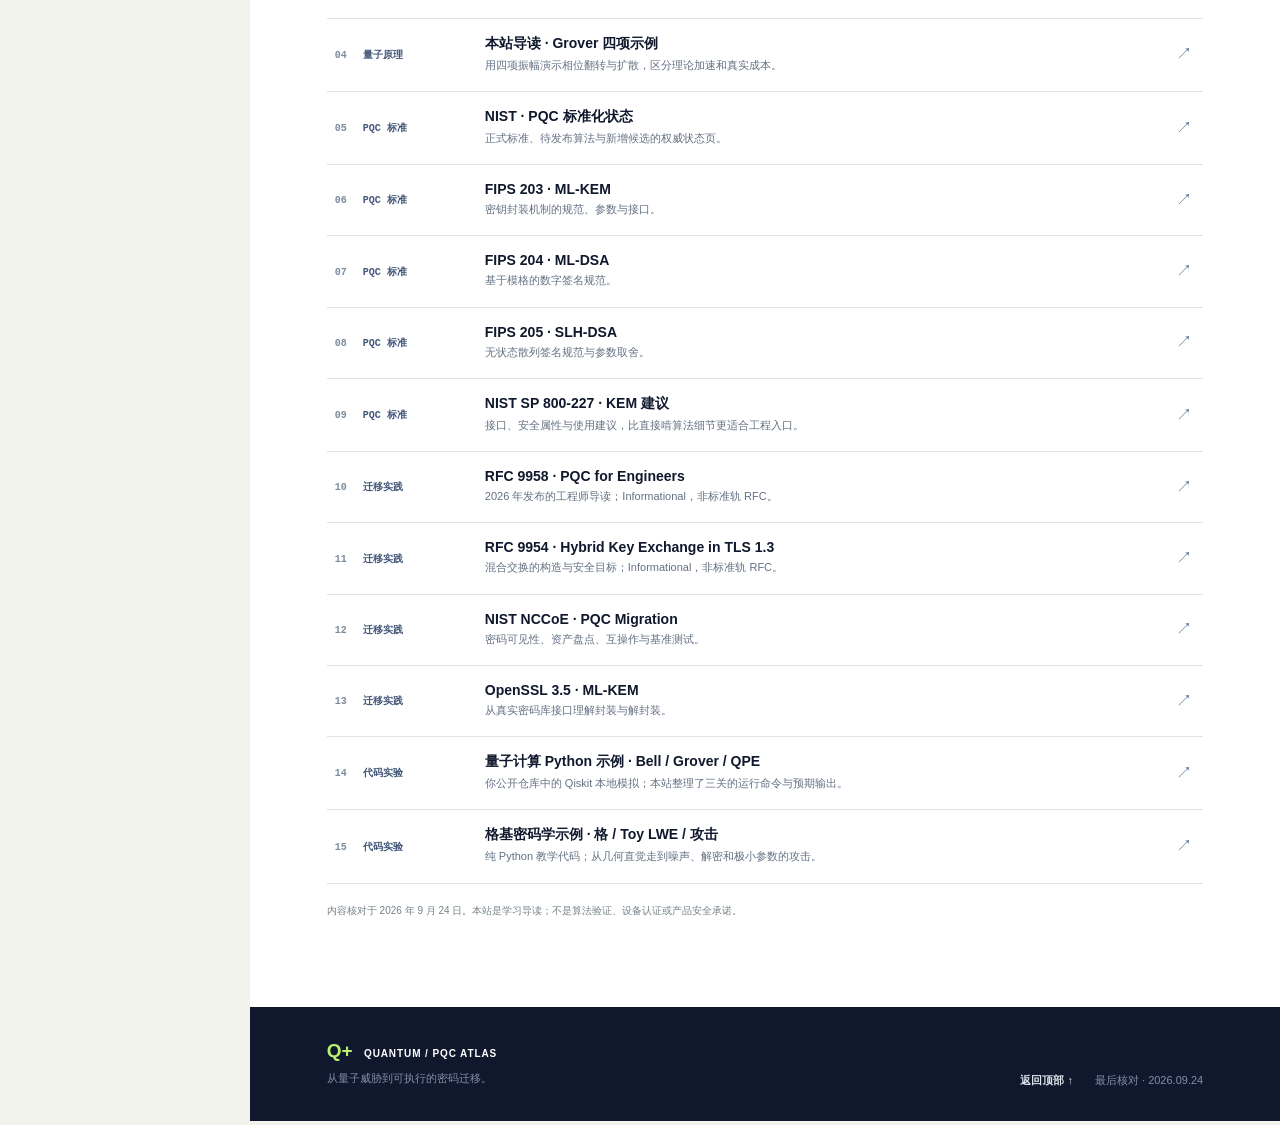
==== commit b54ad039: "Connect curated code labs to learning atlas" ====
--- a/index.html
+++ b/index.html
@@ -24,6 +24,7 @@
       <a href="#practice"><span>06</span> 动手实验</a>
       <a href="#migration"><span>07</span> 迁移到真实系统</a>
       <a href="#library"><span>08</span> 一手资料库</a>
+      <a href="code-labs.html"><span>↗</span> 代码实验路径</a>
     </nav>
     <div class="side-foot"><span class="dot"></span><span>为软件 / 安全工程师设计<br>内容核对：2026.09.24</span></div>
   </aside>
@@ -69,11 +70,11 @@
         </div><p class="route-note">安全 / 迁移路线可以略读 02，但应能解释叠加、干涉、测量和 Shor / Grover 的基本含义。完成状态只保存在当前浏览器。</p>
       </section>
 
-      <section class="section-pad section-white" id="practice"><div class="section-head"><div><span class="section-kicker">06 / BUILD INTUITION BY DOING</span><h2>做四个小实验，<br>别只背算法名字。</h2></div><p>每个实验都要求写下预期、观察与限制。使用模拟器或本地工具即可；真实 QPU 不是入门前提。</p></div><div class="lab-grid"><article class="lab-card"><span>LAB 01 / 45 MIN</span><h3>Bell 态：理想分布与采样波动</h3><p>在本站交互线路观察理想分布，再用无需第三方依赖的 Python 脚本采样。预期 00 / 11 相关，解释统计波动以及为何这张直方图本身不足以证明纠缠。</p><a href="quantum-guide.html#bell">打开本站实验教程 ↗</a></article><article class="lab-card"><span>LAB 02 / 60 MIN</span><h3>一次密钥封装，两个相同秘密</h3><p>在支持 ML-KEM 的库中演示 KeyGen、Encaps、Decaps，并核对双方共享秘密一致。记录库版本和参数集；不自己实现密码算法。</p><a href="https://docs.openssl.org/3.5/man7/EVP_KEM-ML-KEM/" target="_blank" rel="noopener noreferrer">阅读 OpenSSL 3.5 接口 ↗</a></article><article class="lab-card"><span>LAB 03 / 60–90 MIN</span><h3>观察混合 TLS，而不凭宣传判断</h3><p>用支持相同混合组的测试客户端与服务端，记录协商组、握手尺寸、成功与回退路径。分开检查密钥交换和证书签名。</p><a href="https://docs.openssl.org/3.5/man3/SSL_CONF_cmd/" target="_blank" rel="noopener noreferrer">查看 OpenSSL 组支持 ↗</a></article><article class="lab-card"><span>LAB 04 / 90 MIN</span><h3>给一个真实系统做密码资产清单</h3><p>列出 TLS、代码签名、固件、VPN、HSM 与长期存档，标注算法、密钥寿命、数据保密期、替换成本和负责人。</p><a href="https://pages.nist.gov/nccoe-migration-post-quantum-cryptography/" target="_blank" rel="noopener noreferrer">参考 NIST 迁移项目 ↗</a></article></div><div class="lab-caution"><span>实验边界</span><p>这里的练习用于理解接口和迁移成本。正式环境要核对协议标准、库版本、实现验证、密钥管理和合规要求；实验结果不能替代安全评估。</p></div></section>
+      <section class="section-pad section-white" id="practice"><div class="section-head"><div><span class="section-kicker">06 / BUILD INTUITION BY DOING</span><h2>做四个小实验，<br>别只背算法名字。</h2></div><p>每个实验都要求写下预期、观察与限制。使用模拟器或本地工具即可；真实 QPU 不是入门前提。</p></div><div class="lab-grid"><article class="lab-card"><span>LAB 01 / 45 MIN</span><h3>Bell 态：理想分布与采样波动</h3><p>在本站交互线路观察理想分布，再用无需第三方依赖的 Python 脚本采样。预期 00 / 11 相关，解释统计波动以及为何这张直方图本身不足以证明纠缠。</p><a href="quantum-guide.html#bell">打开本站实验教程 ↗</a></article><article class="lab-card"><span>LAB 02 / 60 MIN</span><h3>一次密钥封装，两个相同秘密</h3><p>在支持 ML-KEM 的库中演示 KeyGen、Encaps、Decaps，并核对双方共享秘密一致。记录库版本和参数集；不自己实现密码算法。</p><a href="https://docs.openssl.org/3.5/man7/EVP_KEM-ML-KEM/" target="_blank" rel="noopener noreferrer">阅读 OpenSSL 3.5 接口 ↗</a></article><article class="lab-card"><span>LAB 03 / 60–90 MIN</span><h3>观察混合 TLS，而不凭宣传判断</h3><p>用支持相同混合组的测试客户端与服务端，记录协商组、握手尺寸、成功与回退路径。分开检查密钥交换和证书签名。</p><a href="https://docs.openssl.org/3.5/man3/SSL_CONF_cmd/" target="_blank" rel="noopener noreferrer">查看 OpenSSL 组支持 ↗</a></article><article class="lab-card"><span>LAB 04 / 90 MIN</span><h3>给一个真实系统做密码资产清单</h3><p>列出 TLS、代码签名、固件、VPN、HSM 与长期存档，标注算法、密钥寿命、数据保密期、替换成本和负责人。</p><a href="https://pages.nist.gov/nccoe-migration-post-quantum-cryptography/" target="_blank" rel="noopener noreferrer">参考 NIST 迁移项目 ↗</a></article></div><div class="code-teaser"><div><span class="mini-label">FROM READING TO RUNNING</span><h3>继续动手：两个公开代码仓库，六个精选关卡</h3><p>按 Bell → Grover → 相位估计，再到二维格 → Toy LWE → Tiny 参数攻击。本站给出运行命令、预期观察与安全边界；不需要登录量子云平台。</p></div><a class="button primary" href="code-labs.html">打开代码实验路径 ↗</a></div><div class="lab-caution"><span>实验边界</span><p>这里的练习用于理解接口和迁移成本。正式环境要核对协议标准、库版本、实现验证、密钥管理和合规要求；实验结果不能替代安全评估。</p></div></section>
 
       <section class="section-pad section-paper" id="migration"><div class="section-head"><div><span class="section-kicker">07 / FROM PAPER TO PRODUCTION</span><h2>真正困难的部分，<br>在系统边界。</h2></div><p>把“换算法”拆成五个可检查的动作。不同协议与供应商的时间表必须单独验证。</p></div><div class="migration-grid"><div class="migration-line"><span>01</span><h3>发现</h3><p>找到算法和密钥实际出现的位置：服务、依赖、硬件、证书与备份。</p></div><div class="migration-line"><span>02</span><h3>排序</h3><p>按数据保密期、签名验证寿命、暴露面、迁移周期评估优先级。</p></div><div class="migration-line"><span>03</span><h3>试点</h3><p>从可回滚的小系统测试互操作、尺寸、延迟与故障模式。</p></div><div class="migration-line"><span>04</span><h3>验证</h3><p>核对实现与协议，测试认证、降级、防旁路和密钥生命周期。</p></div><div class="migration-line"><span>05</span><h3>替换</h3><p>逐步部署，保留观测与恢复能力，持续跟踪标准和供应链更新。</p></div></div><div class="migration-bottom"><div><span>LONG-TERM SECURITY</span><h3>别漏了 TEE / 远程证明</h3><p>如果系统依赖远程证明、固件签名或硬件根证书，量子风险不只在 TLS 握手。应把证据签名、证书链、验证服务和长期保存的证明记录一起纳入清单。</p></div><div class="checklist"><strong>一次试点最少回答</strong><ul><li>保护对象与攻击者是谁？</li><li>哪条链路使用了旧公钥算法？</li><li>客户端和服务端是否都支持新机制？</li><li>失败会怎样降级或回滚？</li><li>谁监测标准与实现更新？</li></ul></div></div></section>
 
-      <section class="section-pad section-white" id="library"><div class="section-head"><div><span class="section-kicker">08 / SOURCE LIBRARY</span><h2>先读导读，<br>再回到一手资料。</h2></div><p>先用本站可直接阅读的量子导读完成主线，再按需阅读外部课程、标准原文和实现文档。外部站点可能受网络或账号限制。</p></div><div class="resource-controls" role="group" aria-label="资料分类"><button class="resource-filter active" data-filter="all" type="button">全部</button><button class="resource-filter" data-filter="quantum" type="button">量子原理</button><button class="resource-filter" data-filter="standard" type="button">PQC 标准</button><button class="resource-filter" data-filter="engineering" type="button">迁移实践</button></div><div class="resource-list">
+      <section class="section-pad section-white" id="library"><div class="section-head"><div><span class="section-kicker">08 / SOURCE LIBRARY</span><h2>先读导读，<br>再回到一手资料。</h2></div><p>先用本站可直接阅读的量子导读完成主线，再按需阅读外部课程、标准原文和实现文档。外部站点可能受网络或账号限制。</p></div><div class="resource-controls" role="group" aria-label="资料分类"><button class="resource-filter active" data-filter="all" type="button">全部</button><button class="resource-filter" data-filter="quantum" type="button">量子原理</button><button class="resource-filter" data-filter="standard" type="button">PQC 标准</button><button class="resource-filter" data-filter="engineering" type="button">迁移实践</button><button class="resource-filter" data-filter="code" type="button">代码实验</button></div><div class="resource-list">
           <a class="resource" data-category="quantum" href="quantum-guide.html#basics"><span>01 <b>量子原理</b></span><div><h3>本站导读 · 量子位与测量</h3><p>从振幅、相位、门和测量开始，无需外部账号。</p></div><i>↗</i></a>
           <a class="resource" data-category="quantum" href="quantum-guide.html#bell"><span>02 <b>量子原理</b></span><div><h3>本站导读 · Bell 线路与本地实验</h3><p>交互线路、手算推导和可下载的 Python 标准库实验。</p></div><i>↗</i></a>
           <a class="resource" data-category="quantum" href="quantum-guide.html#shor"><span>03 <b>量子原理</b></span><div><h3>本站导读 · Shor 与公钥威胁</h3><p>用 N = 15 的手算例子理解阶查找与分解的关系。</p></div><i>↗</i></a>
@@ -87,6 +88,8 @@
           <a class="resource" data-category="engineering" href="https://www.rfc-editor.org/rfc/rfc9954.html" target="_blank" rel="noopener noreferrer"><span>11 <b>迁移实践</b></span><div><h3>RFC 9954 · Hybrid Key Exchange in TLS 1.3</h3><p>混合交换的构造与安全目标；Informational，非标准轨 RFC。</p></div><i>↗</i></a>
           <a class="resource" data-category="engineering" href="https://pages.nist.gov/nccoe-migration-post-quantum-cryptography/" target="_blank" rel="noopener noreferrer"><span>12 <b>迁移实践</b></span><div><h3>NIST NCCoE · PQC Migration</h3><p>密码可见性、资产盘点、互操作与基准测试。</p></div><i>↗</i></a>
           <a class="resource" data-category="engineering" href="https://docs.openssl.org/3.5/man7/EVP_KEM-ML-KEM/" target="_blank" rel="noopener noreferrer"><span>13 <b>迁移实践</b></span><div><h3>OpenSSL 3.5 · ML-KEM</h3><p>从真实密码库接口理解封装与解封装。</p></div><i>↗</i></a>
+          <a class="resource" data-category="code" href="code-labs.html#quantum-code"><span>14 <b>代码实验</b></span><div><h3>量子计算 Python 示例 · Bell / Grover / QPE</h3><p>你公开仓库中的 Qiskit 本地模拟；本站整理了三关的运行命令与预期输出。</p></div><i>↗</i></a>
+          <a class="resource" data-category="code" href="code-labs.html#lattice-code"><span>15 <b>代码实验</b></span><div><h3>格基密码学示例 · 格 / Toy LWE / 攻击</h3><p>纯 Python 教学代码；从几何直觉走到噪声、解密和极小参数的攻击。</p></div><i>↗</i></a>
         </div><p class="library-note">内容核对于 2026 年 9 月 24 日。本站是学习导读；不是算法验证、设备认证或产品安全承诺。</p></section>
     </main>
     <footer><div><strong>Q+ <span>QUANTUM / PQC ATLAS</span></strong><p>从量子威胁到可执行的密码迁移。</p></div><div><a href="#top">返回顶部 ↑</a><span>最后核对 · 2026.09.24</span></div></footer>
--- a/style.css
+++ b/style.css
@@ -5,3 +5,4 @@
 @media(max-width:700px){.section-pad{padding:62px 22px}.topbar{height:55px;padding:0 22px}.hero{padding-top:45px;padding-bottom:0}.hero-grid{display:block;min-height:0}.hero h1{font-size:clamp(43px,9.4vw,64px);margin-top:45px}.hero-lede{font-size:15px}.hero-art{height:295px;margin-top:45px}.art-orbit{margin:12px auto 0;height:210px}.orbit{width:190px;height:120px}.orbit-core{width:85px;height:85px;font-size:32px}.art-head{top:14px}.art-flow{bottom:32px;font-size:9px}.hero-alert{display:block;margin:22px -22px 0;padding:20px 22px}.hero-alert strong{display:block;margin-bottom:8px}.hero-facts{gap:14px}.section-head{display:block;margin-bottom:30px}.section-head>p{max-width:none;margin-top:18px}.section-head h2{font-size:38px}.concept-grid{grid-template-columns:1fr}.concept{min-height:0;padding:23px}.concept h3{margin-top:12px}.simulator,.kem-panel{grid-template-columns:1fr;padding:20px}.standard-grid{grid-template-columns:1fr}.standard-card{min-height:0;padding:22px}.standard-top{flex-direction:row}.standard-card h3{font-size:32px;margin-top:13px}.standard-full{min-height:0}.standard-use{margin-top:15px}.status-strip{align-items:flex-start;flex-wrap:wrap}.status-strip p{flex-basis:75%}.route-toolbar{display:block}.progress-box{margin-top:15px}.stage{grid-template-columns:55px 1fr;gap:8px}.stage-index{font-size:23px}.stage-title{display:block}.done{margin-bottom:9px}.stage h3{font-size:18px}.stage-bottom{display:block}.stage-bottom a{display:block;margin-top:9px;white-space:normal}.lab-grid{grid-template-columns:1fr}.migration-grid{grid-template-columns:repeat(2,1fr)}.migration-line:nth-child(even){border-right:0}.migration-line{border-bottom:1px solid #cbd4d2}.migration-bottom{grid-template-columns:1fr;padding:24px}.checklist{border-left:0;border-top:1px solid #50617a;padding-left:0;padding-top:18px}.resource{grid-template-columns:1fr 20px;gap:8px}.resource>span{grid-column:1/3}.resource h3{font-size:13px}.site-shell footer{display:block;padding:28px 22px}.site-shell footer>div:last-child{margin-top:20px;align-items:center;justify-content:space-between}}
 @media(max-width:420px){.edition{display:none}.hero-actions{flex-direction:column}.hero-art{height:270px}.orbit-label{display:none}.hero-facts b{display:block}.track{padding:7px 8px;font-size:10px}.migration-grid{grid-template-columns:1fr}.migration-line{border-right:0}.kem-flow{flex-direction:column}.kem-flow>div{width:100%;min-height:0}.kem-flow i{transform:rotate(90deg)}}
 @media(prefers-reduced-motion:reduce){:root{scroll-behavior:auto}*,*:before,*:after{transition:none!important;animation:none!important}}
+.code-teaser{display:flex;align-items:center;justify-content:space-between;gap:25px;background:#17243d;color:#fff;padding:25px 28px;margin-top:17px}.code-teaser>div{max-width:700px}.code-teaser .mini-label{color:#b9ee70}.code-teaser h3{font-size:23px;margin:10px 0 7px}.code-teaser p{font-size:12px;color:#c8d4e2;margin:0;line-height:1.75}.code-teaser .button{white-space:nowrap;flex:none}@media(max-width:700px){.code-teaser{display:block;padding:22px}.code-teaser .button{display:inline-block;margin-top:18px;white-space:normal}}
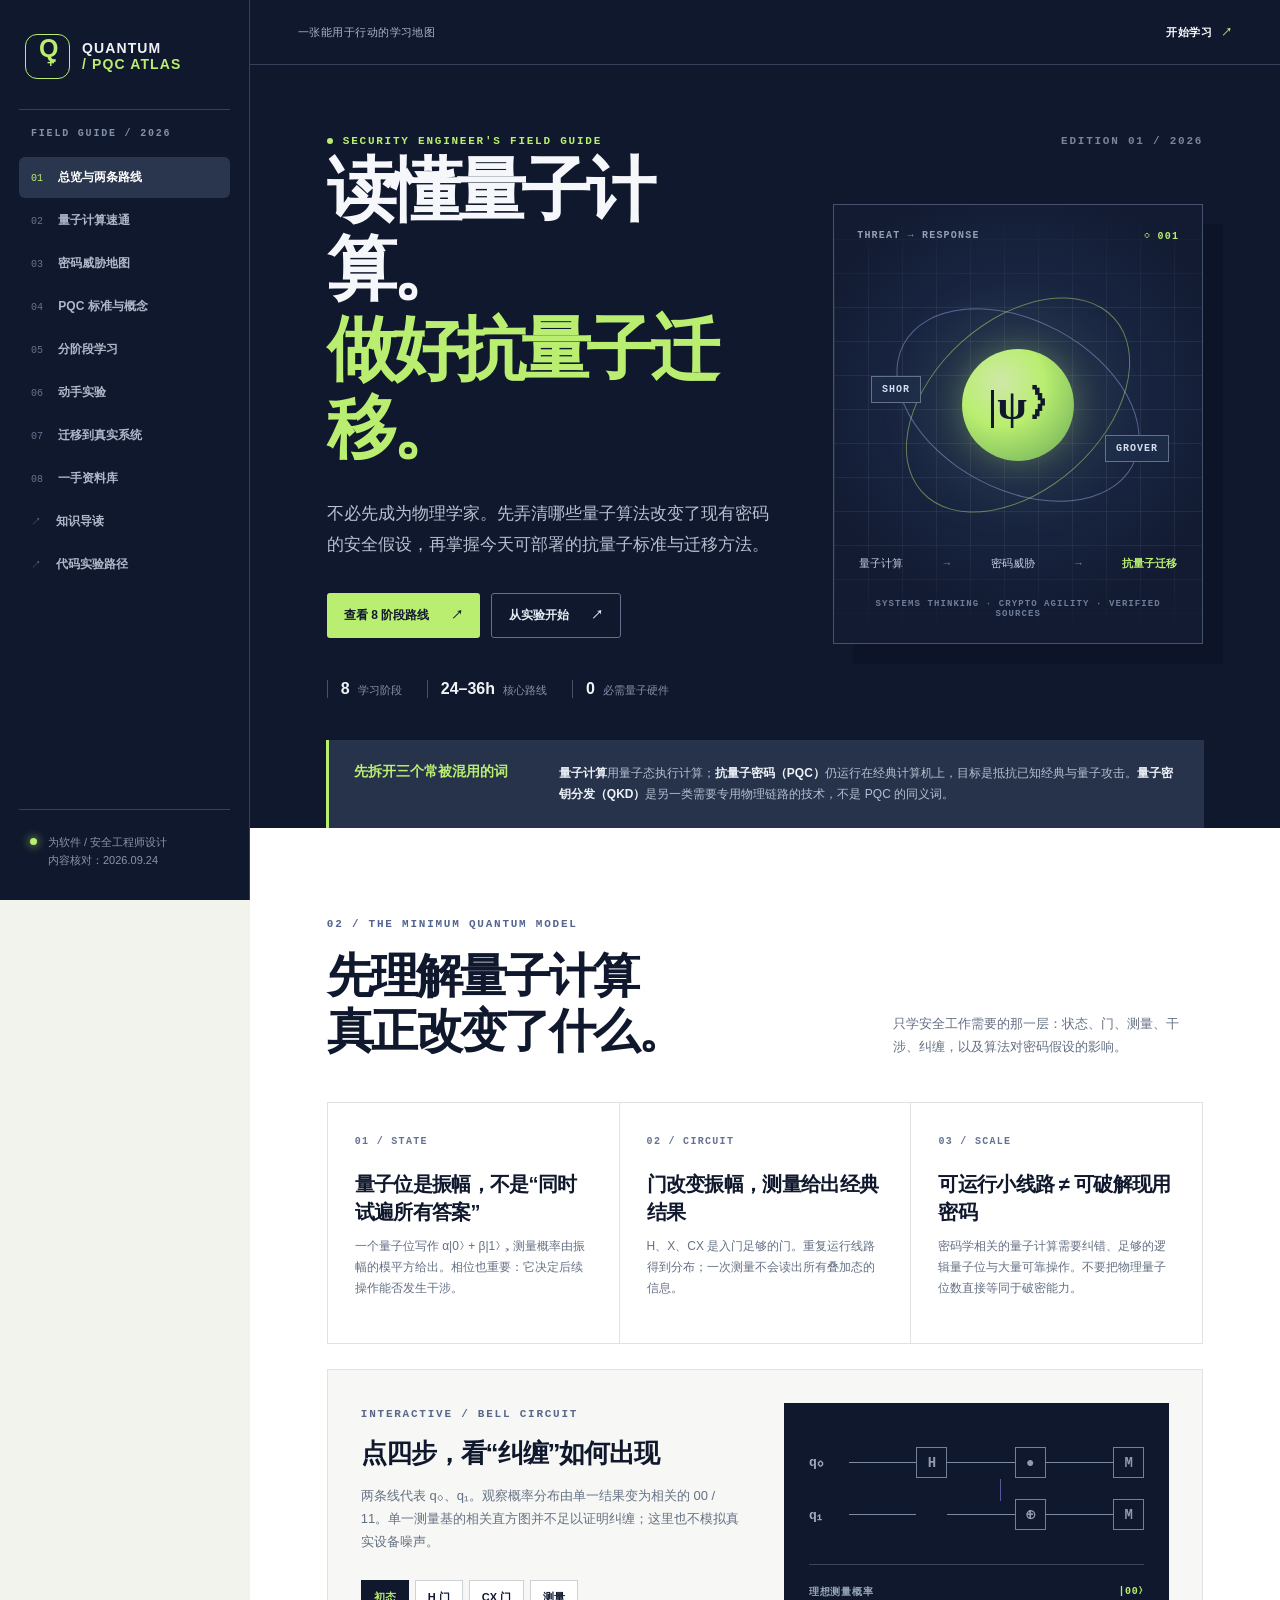
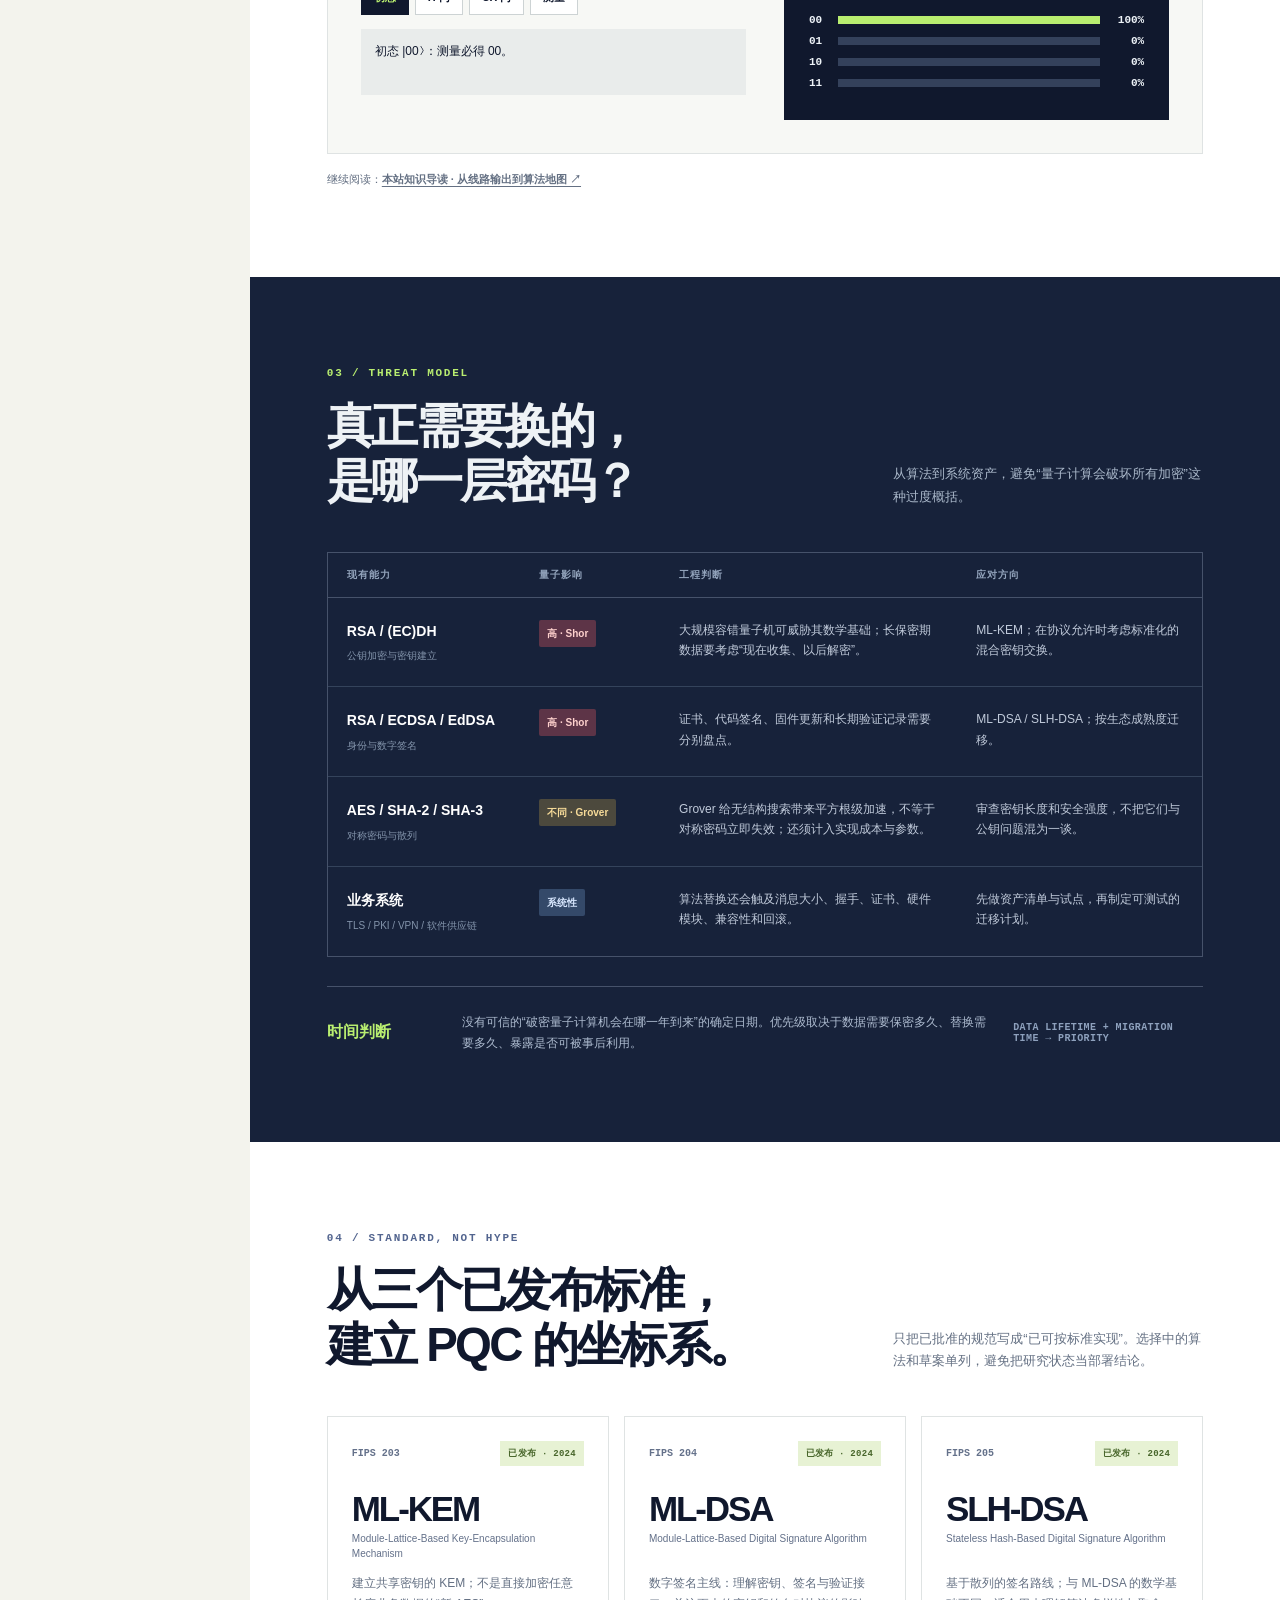
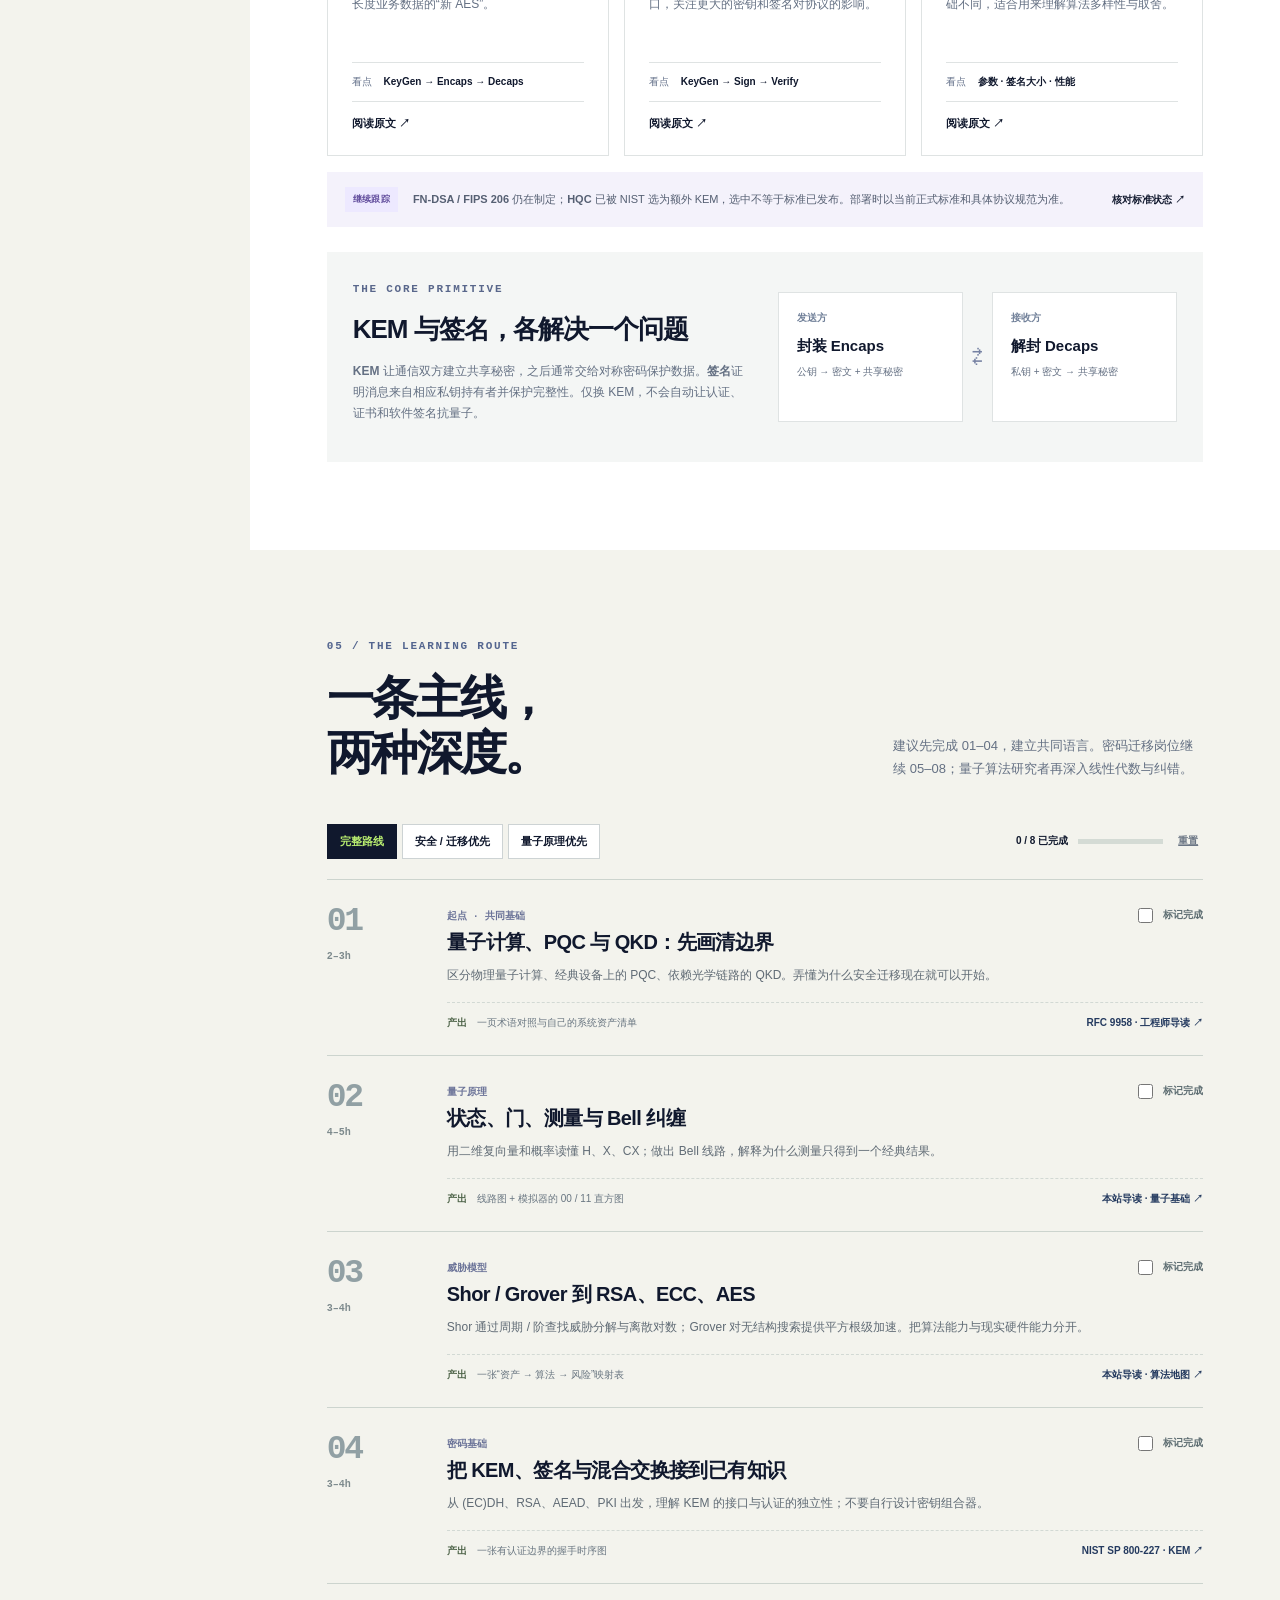
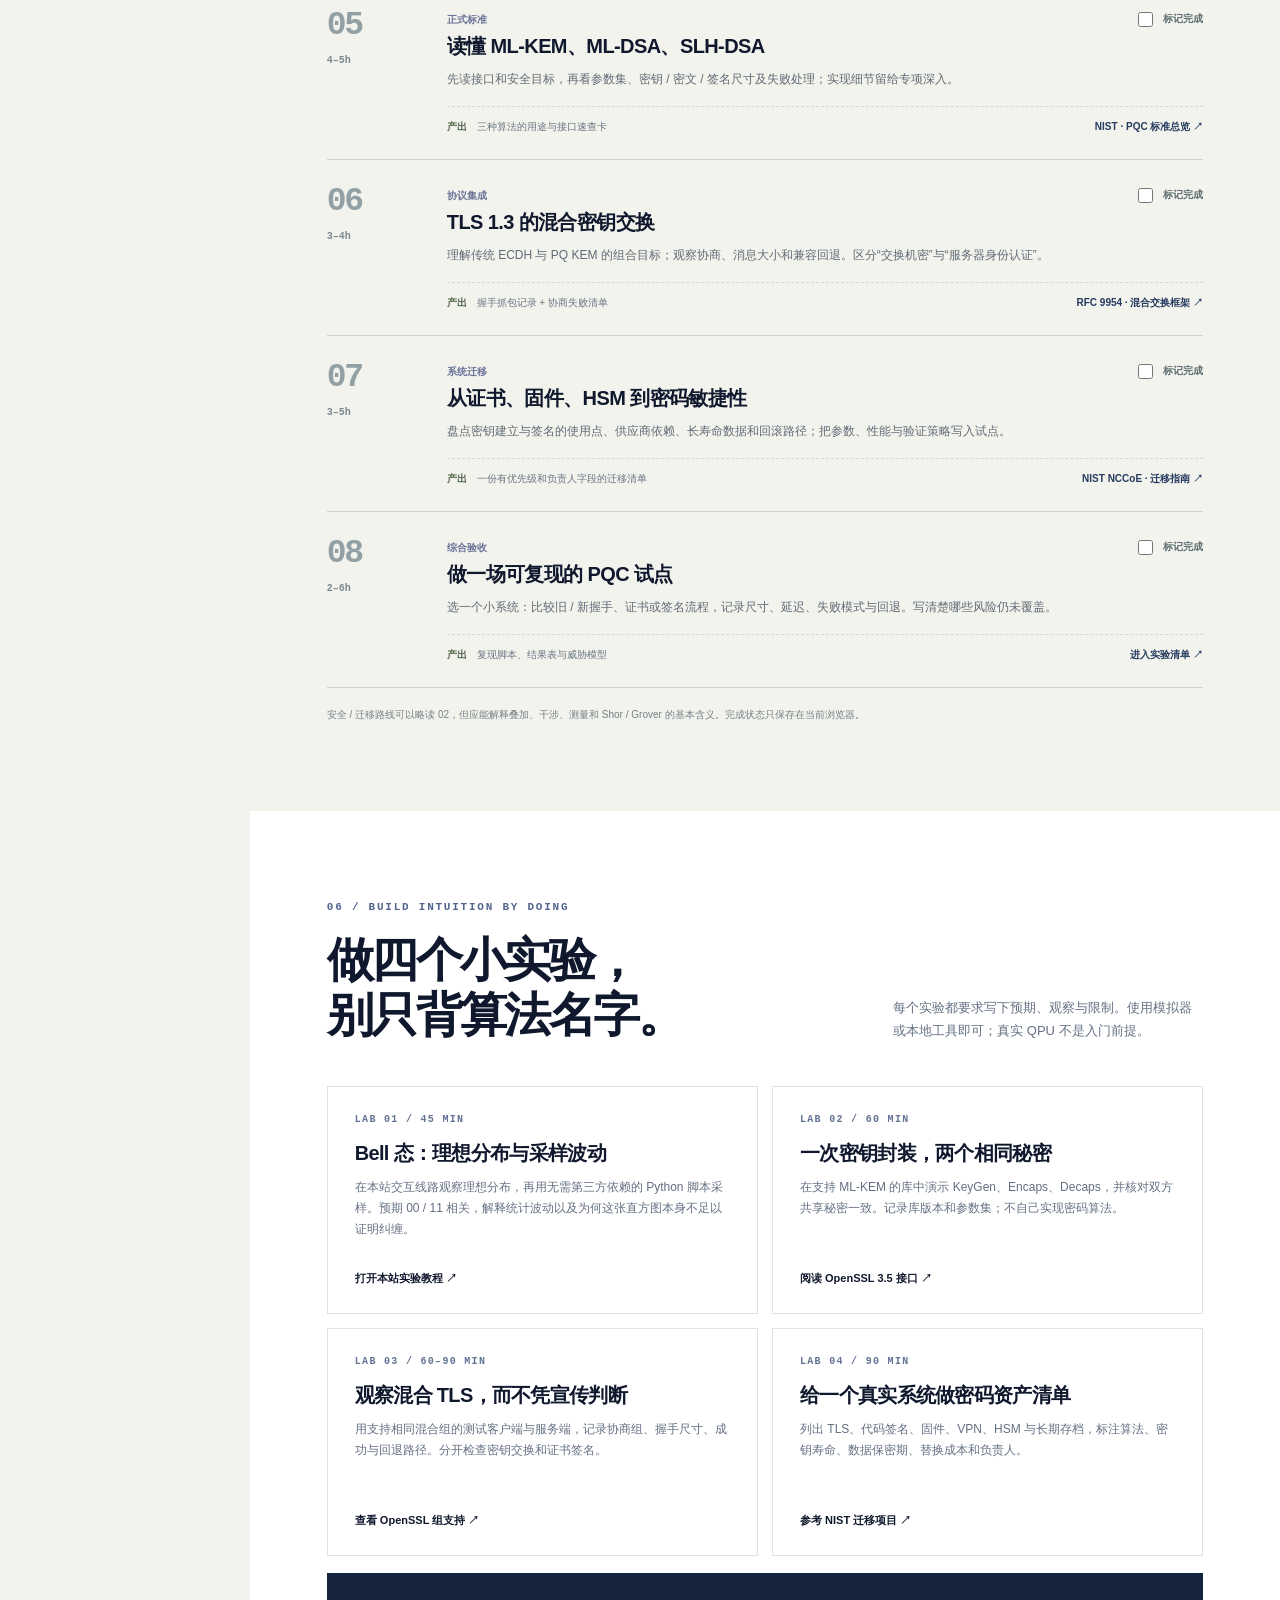
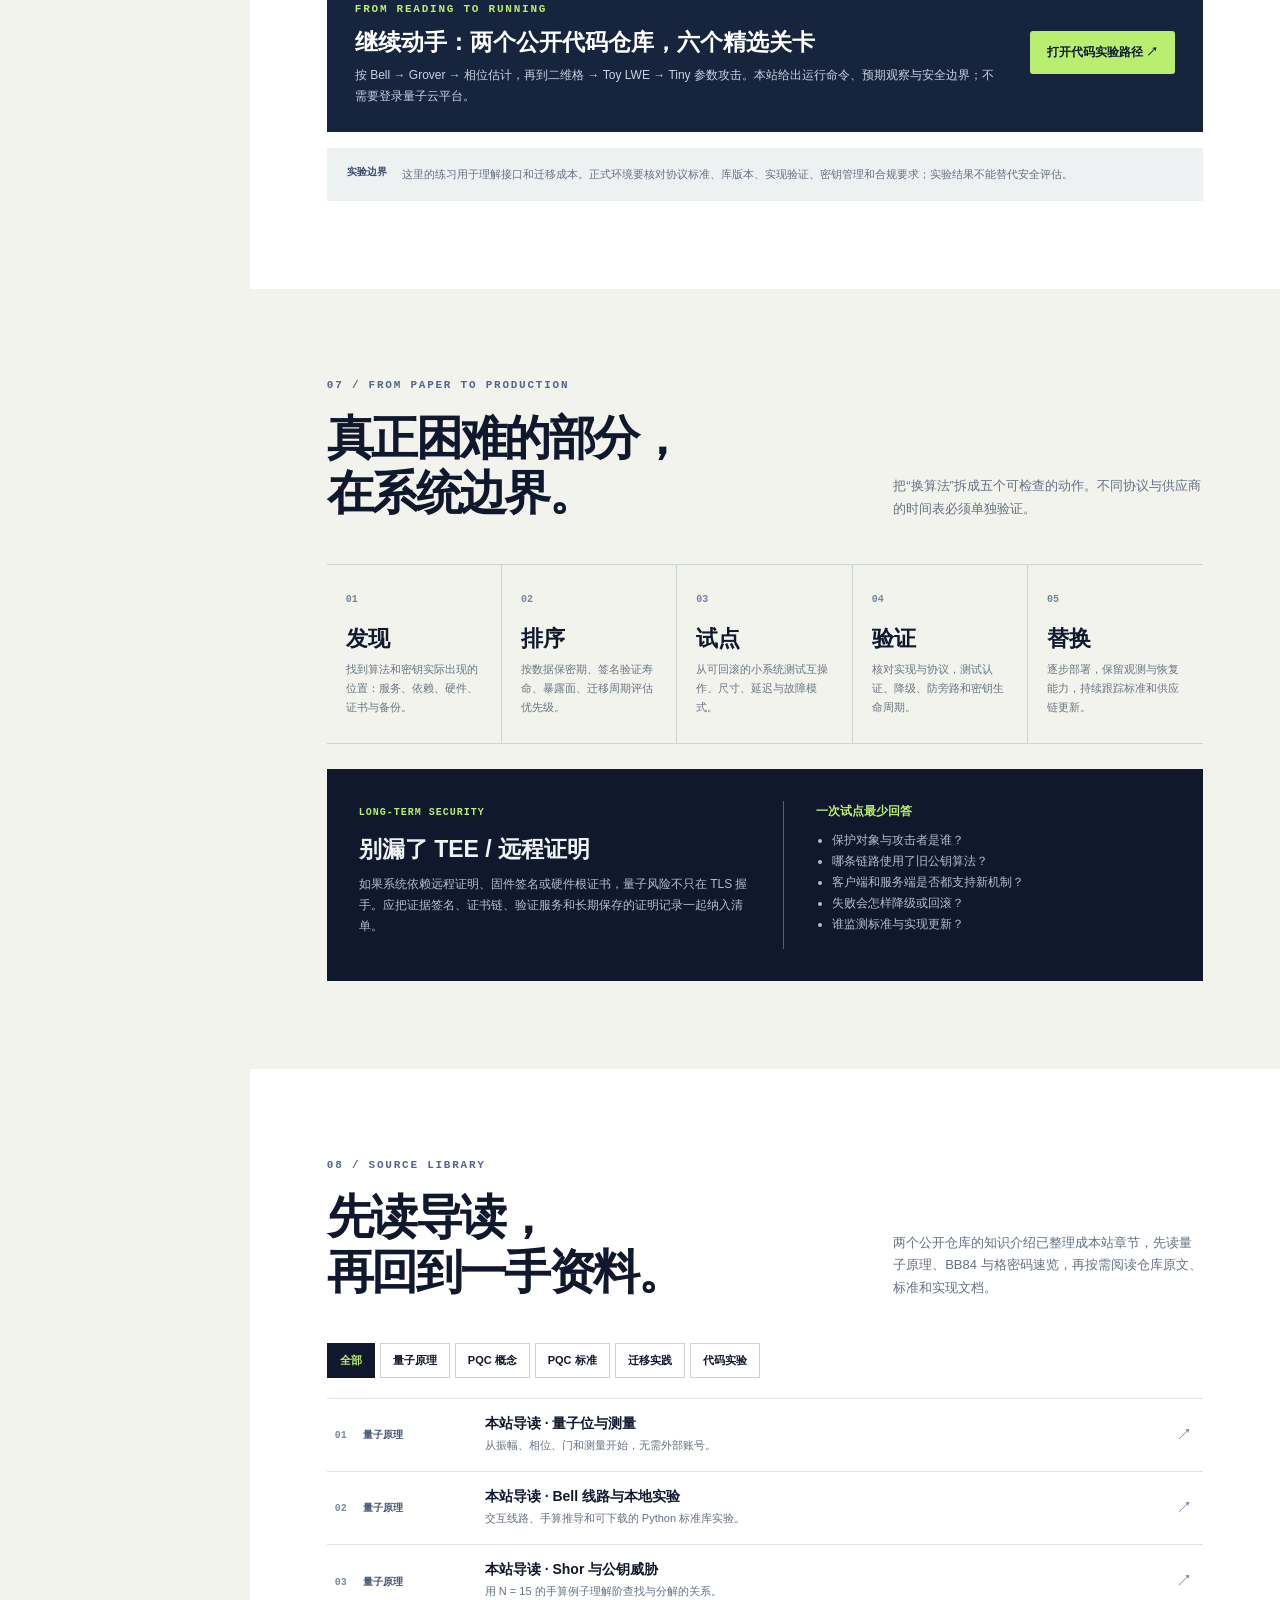
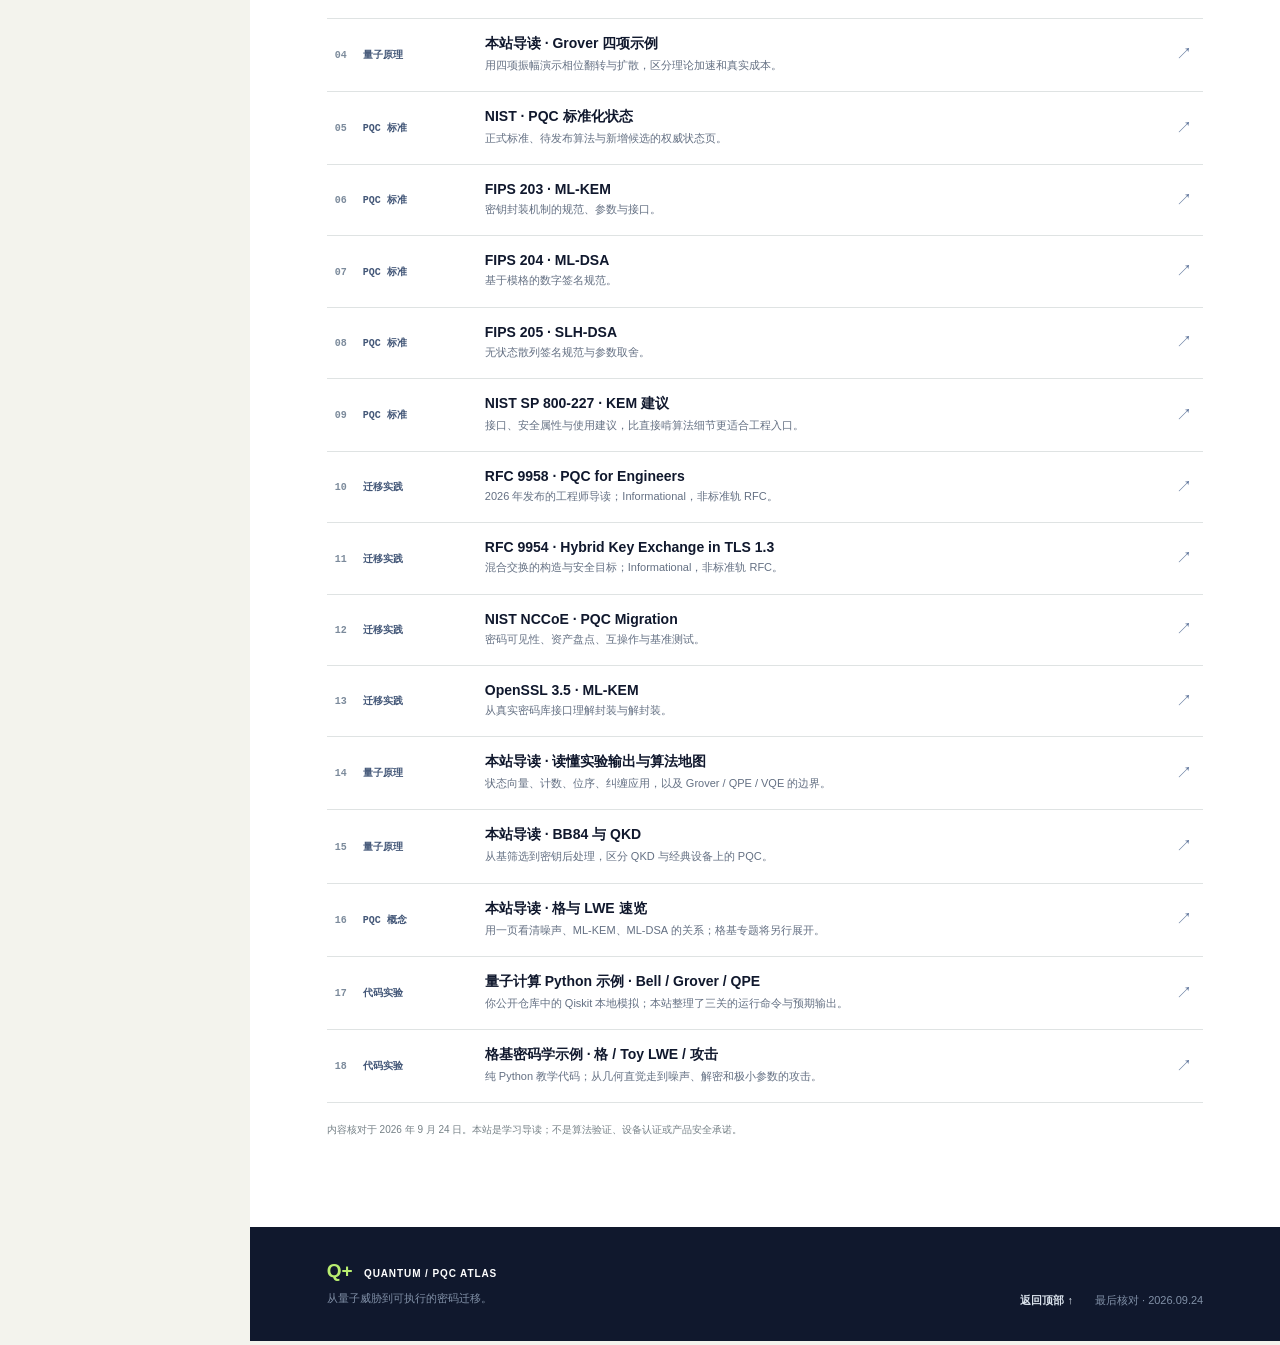
==== commit 524b65bb: "Integrate repository learning guides into index.html" ====
--- a/index.html
+++ b/index.html
@@ -24,6 +24,7 @@
       <a href="#practice"><span>06</span> 动手实验</a>
       <a href="#migration"><span>07</span> 迁移到真实系统</a>
       <a href="#library"><span>08</span> 一手资料库</a>
+      <a href="quantum-guide.html"><span>↗</span> 知识导读</a>
       <a href="code-labs.html"><span>↗</span> 代码实验路径</a>
     </nav>
     <div class="side-foot"><span class="dot"></span><span>为软件 / 安全工程师设计<br>内容核对：2026.09.24</span></div>
@@ -42,7 +43,7 @@
         <div class="section-head"><div><span class="section-kicker">02 / THE MINIMUM QUANTUM MODEL</span><h2>先理解量子计算<br>真正改变了什么。</h2></div><p>只学安全工作需要的那一层：状态、门、测量、干涉、纠缠，以及算法对密码假设的影响。</p></div>
         <div class="concept-grid"><article class="concept"><span>01 / STATE</span><h3>量子位是振幅，不是“同时试遍所有答案”</h3><p>一个量子位写作 α|0⟩ + β|1⟩，测量概率由振幅的模平方给出。相位也重要：它决定后续操作能否发生干涉。</p></article><article class="concept"><span>02 / CIRCUIT</span><h3>门改变振幅，测量给出经典结果</h3><p>H、X、CX 是入门足够的门。重复运行线路得到分布；一次测量不会读出所有叠加态的信息。</p></article><article class="concept"><span>03 / SCALE</span><h3>可运行小线路 ≠ 可破解现用密码</h3><p>密码学相关的量子计算需要纠错、足够的逻辑量子位与大量可靠操作。不要把物理量子位数直接等同于破密能力。</p></article></div>
         <div class="simulator"><div class="sim-copy"><span class="mini-label">INTERACTIVE / BELL CIRCUIT</span><h3>点四步，看“纠缠”如何出现</h3><p>两条线代表 q₀、q₁。观察概率分布由单一结果变为相关的 00 / 11。单一测量基的相关直方图并不足以证明纠缠；这里也不模拟真实设备噪声。</p><div class="sim-controls" role="group" aria-label="量子线路步骤"><button type="button" class="step-btn is-active" data-step="0">初态</button><button type="button" class="step-btn" data-step="1">H 门</button><button type="button" class="step-btn" data-step="2">CX 门</button><button type="button" class="step-btn" data-step="3">测量</button></div><p id="sim-explain" class="sim-explain" aria-live="polite">初态 |00⟩：测量必得 00。</p></div><div class="sim-board"><div class="circuit"><div class="wire"><span>q₀</span><div class="line"></div><b class="gate h" data-gate="1">H</b><div class="line"></div><b class="gate control" data-gate="2">●</b><div class="line"></div><b class="gate measure" data-gate="3">M</b></div><div class="wire"><span>q₁</span><div class="line"></div><div class="gate empty"></div><div class="line"></div><b class="gate target" data-gate="2">⊕</b><div class="line"></div><b class="gate measure" data-gate="3">M</b></div><div class="cnot-link"></div></div><div class="prob-head"><span>理想测量概率</span><span id="state-label">|00⟩</span></div><div class="prob-row"><span>00</span><div><i id="bar-00"></i></div><b id="val-00">100%</b></div><div class="prob-row"><span>01</span><div><i id="bar-01"></i></div><b id="val-01">0%</b></div><div class="prob-row"><span>10</span><div><i id="bar-10"></i></div><b id="val-10">0%</b></div><div class="prob-row"><span>11</span><div><i id="bar-11"></i></div><b id="val-11">0%</b></div></div></div>
-        <p class="footnote">配套动手教程：<a href="quantum-guide.html#bell">本站导读 · Bell 线路与本地实验 ↗</a></p>
+        <p class="footnote">继续阅读：<a href="quantum-guide.html#programming">本站知识导读 · 从线路输出到算法地图 ↗</a></p>
       </section>
 
       <section class="section-pad section-ink" id="impact"><div class="section-head"><div><span class="section-kicker">03 / THREAT MODEL</span><h2>真正需要换的，<br>是哪一层密码？</h2></div><p>从算法到系统资产，避免“量子计算会破坏所有加密”这种过度概括。</p></div>
@@ -61,7 +62,7 @@
         <div class="stage-list">
           <article class="stage" data-track="quantum pqc" id="stage-1"><div class="stage-index">01<span>2–3h</span></div><div class="stage-main"><div class="stage-title"><div><span class="stage-tag">起点 · 共同基础</span><h3>量子计算、PQC 与 QKD：先画清边界</h3></div><label class="done"><input type="checkbox" data-progress="1"><span>标记完成</span></label></div><p>区分物理量子计算、经典设备上的 PQC、依赖光学链路的 QKD。弄懂为什么安全迁移现在就可以开始。</p><div class="stage-bottom"><span><b>产出</b> 一页术语对照与自己的系统资产清单</span><a href="https://www.rfc-editor.org/rfc/rfc9958.html" target="_blank" rel="noopener noreferrer">RFC 9958 · 工程师导读 ↗</a></div></div></article>
           <article class="stage" data-track="quantum" id="stage-2"><div class="stage-index">02<span>4–5h</span></div><div class="stage-main"><div class="stage-title"><div><span class="stage-tag">量子原理</span><h3>状态、门、测量与 Bell 纠缠</h3></div><label class="done"><input type="checkbox" data-progress="2"><span>标记完成</span></label></div><p>用二维复向量和概率读懂 H、X、CX；做出 Bell 线路，解释为什么测量只得到一个经典结果。</p><div class="stage-bottom"><span><b>产出</b> 线路图 + 模拟器的 00 / 11 直方图</span><a href="quantum-guide.html#basics">本站导读 · 量子基础 ↗</a></div></div></article>
-          <article class="stage" data-track="quantum pqc" id="stage-3"><div class="stage-index">03<span>3–4h</span></div><div class="stage-main"><div class="stage-title"><div><span class="stage-tag">威胁模型</span><h3>Shor / Grover 到 RSA、ECC、AES</h3></div><label class="done"><input type="checkbox" data-progress="3"><span>标记完成</span></label></div><p>Shor 通过周期 / 阶查找威胁分解与离散对数；Grover 对无结构搜索提供平方根级加速。把算法能力与现实硬件能力分开。</p><div class="stage-bottom"><span><b>产出</b> 一张“资产 → 算法 → 风险”映射表</span><a href="quantum-guide.html#shor">本站导读 · Shor 与 Grover ↗</a></div></div></article>
+          <article class="stage" data-track="quantum pqc" id="stage-3"><div class="stage-index">03<span>3–4h</span></div><div class="stage-main"><div class="stage-title"><div><span class="stage-tag">威胁模型</span><h3>Shor / Grover 到 RSA、ECC、AES</h3></div><label class="done"><input type="checkbox" data-progress="3"><span>标记完成</span></label></div><p>Shor 通过周期 / 阶查找威胁分解与离散对数；Grover 对无结构搜索提供平方根级加速。把算法能力与现实硬件能力分开。</p><div class="stage-bottom"><span><b>产出</b> 一张“资产 → 算法 → 风险”映射表</span><a href="quantum-guide.html#algorithms">本站导读 · 算法地图 ↗</a></div></div></article>
           <article class="stage" data-track="quantum pqc" id="stage-4"><div class="stage-index">04<span>3–4h</span></div><div class="stage-main"><div class="stage-title"><div><span class="stage-tag">密码基础</span><h3>把 KEM、签名与混合交换接到已有知识</h3></div><label class="done"><input type="checkbox" data-progress="4"><span>标记完成</span></label></div><p>从 (EC)DH、RSA、AEAD、PKI 出发，理解 KEM 的接口与认证的独立性；不要自行设计密钥组合器。</p><div class="stage-bottom"><span><b>产出</b> 一张有认证边界的握手时序图</span><a href="https://csrc.nist.gov/pubs/sp/800/227/final" target="_blank" rel="noopener noreferrer">NIST SP 800-227 · KEM ↗</a></div></div></article>
           <article class="stage" data-track="pqc" id="stage-5"><div class="stage-index">05<span>4–5h</span></div><div class="stage-main"><div class="stage-title"><div><span class="stage-tag">正式标准</span><h3>读懂 ML-KEM、ML-DSA、SLH-DSA</h3></div><label class="done"><input type="checkbox" data-progress="5"><span>标记完成</span></label></div><p>先读接口和安全目标，再看参数集、密钥 / 密文 / 签名尺寸及失败处理；实现细节留给专项深入。</p><div class="stage-bottom"><span><b>产出</b> 三种算法的用途与接口速查卡</span><a href="https://csrc.nist.gov/projects/post-quantum-cryptography" target="_blank" rel="noopener noreferrer">NIST · PQC 标准总览 ↗</a></div></div></article>
           <article class="stage" data-track="pqc" id="stage-6"><div class="stage-index">06<span>3–4h</span></div><div class="stage-main"><div class="stage-title"><div><span class="stage-tag">协议集成</span><h3>TLS 1.3 的混合密钥交换</h3></div><label class="done"><input type="checkbox" data-progress="6"><span>标记完成</span></label></div><p>理解传统 ECDH 与 PQ KEM 的组合目标；观察协商、消息大小和兼容回退。区分“交换机密”与“服务器身份认证”。</p><div class="stage-bottom"><span><b>产出</b> 握手抓包记录 + 协商失败清单</span><a href="https://www.rfc-editor.org/rfc/rfc9954.html" target="_blank" rel="noopener noreferrer">RFC 9954 · 混合交换框架 ↗</a></div></div></article>
@@ -74,7 +75,7 @@
 
       <section class="section-pad section-paper" id="migration"><div class="section-head"><div><span class="section-kicker">07 / FROM PAPER TO PRODUCTION</span><h2>真正困难的部分，<br>在系统边界。</h2></div><p>把“换算法”拆成五个可检查的动作。不同协议与供应商的时间表必须单独验证。</p></div><div class="migration-grid"><div class="migration-line"><span>01</span><h3>发现</h3><p>找到算法和密钥实际出现的位置：服务、依赖、硬件、证书与备份。</p></div><div class="migration-line"><span>02</span><h3>排序</h3><p>按数据保密期、签名验证寿命、暴露面、迁移周期评估优先级。</p></div><div class="migration-line"><span>03</span><h3>试点</h3><p>从可回滚的小系统测试互操作、尺寸、延迟与故障模式。</p></div><div class="migration-line"><span>04</span><h3>验证</h3><p>核对实现与协议，测试认证、降级、防旁路和密钥生命周期。</p></div><div class="migration-line"><span>05</span><h3>替换</h3><p>逐步部署，保留观测与恢复能力，持续跟踪标准和供应链更新。</p></div></div><div class="migration-bottom"><div><span>LONG-TERM SECURITY</span><h3>别漏了 TEE / 远程证明</h3><p>如果系统依赖远程证明、固件签名或硬件根证书，量子风险不只在 TLS 握手。应把证据签名、证书链、验证服务和长期保存的证明记录一起纳入清单。</p></div><div class="checklist"><strong>一次试点最少回答</strong><ul><li>保护对象与攻击者是谁？</li><li>哪条链路使用了旧公钥算法？</li><li>客户端和服务端是否都支持新机制？</li><li>失败会怎样降级或回滚？</li><li>谁监测标准与实现更新？</li></ul></div></div></section>
 
-      <section class="section-pad section-white" id="library"><div class="section-head"><div><span class="section-kicker">08 / SOURCE LIBRARY</span><h2>先读导读，<br>再回到一手资料。</h2></div><p>先用本站可直接阅读的量子导读完成主线，再按需阅读外部课程、标准原文和实现文档。外部站点可能受网络或账号限制。</p></div><div class="resource-controls" role="group" aria-label="资料分类"><button class="resource-filter active" data-filter="all" type="button">全部</button><button class="resource-filter" data-filter="quantum" type="button">量子原理</button><button class="resource-filter" data-filter="standard" type="button">PQC 标准</button><button class="resource-filter" data-filter="engineering" type="button">迁移实践</button><button class="resource-filter" data-filter="code" type="button">代码实验</button></div><div class="resource-list">
+      <section class="section-pad section-white" id="library"><div class="section-head"><div><span class="section-kicker">08 / SOURCE LIBRARY</span><h2>先读导读，<br>再回到一手资料。</h2></div><p>两个公开仓库的知识介绍已整理成本站章节，先读量子原理、BB84 与格密码速览，再按需阅读仓库原文、标准和实现文档。</p></div><div class="resource-controls" role="group" aria-label="资料分类"><button class="resource-filter active" data-filter="all" type="button">全部</button><button class="resource-filter" data-filter="quantum" type="button">量子原理</button><button class="resource-filter" data-filter="concept" type="button">PQC 概念</button><button class="resource-filter" data-filter="standard" type="button">PQC 标准</button><button class="resource-filter" data-filter="engineering" type="button">迁移实践</button><button class="resource-filter" data-filter="code" type="button">代码实验</button></div><div class="resource-list">
           <a class="resource" data-category="quantum" href="quantum-guide.html#basics"><span>01 <b>量子原理</b></span><div><h3>本站导读 · 量子位与测量</h3><p>从振幅、相位、门和测量开始，无需外部账号。</p></div><i>↗</i></a>
           <a class="resource" data-category="quantum" href="quantum-guide.html#bell"><span>02 <b>量子原理</b></span><div><h3>本站导读 · Bell 线路与本地实验</h3><p>交互线路、手算推导和可下载的 Python 标准库实验。</p></div><i>↗</i></a>
           <a class="resource" data-category="quantum" href="quantum-guide.html#shor"><span>03 <b>量子原理</b></span><div><h3>本站导读 · Shor 与公钥威胁</h3><p>用 N = 15 的手算例子理解阶查找与分解的关系。</p></div><i>↗</i></a>
@@ -88,8 +89,11 @@
           <a class="resource" data-category="engineering" href="https://www.rfc-editor.org/rfc/rfc9954.html" target="_blank" rel="noopener noreferrer"><span>11 <b>迁移实践</b></span><div><h3>RFC 9954 · Hybrid Key Exchange in TLS 1.3</h3><p>混合交换的构造与安全目标；Informational，非标准轨 RFC。</p></div><i>↗</i></a>
           <a class="resource" data-category="engineering" href="https://pages.nist.gov/nccoe-migration-post-quantum-cryptography/" target="_blank" rel="noopener noreferrer"><span>12 <b>迁移实践</b></span><div><h3>NIST NCCoE · PQC Migration</h3><p>密码可见性、资产盘点、互操作与基准测试。</p></div><i>↗</i></a>
           <a class="resource" data-category="engineering" href="https://docs.openssl.org/3.5/man7/EVP_KEM-ML-KEM/" target="_blank" rel="noopener noreferrer"><span>13 <b>迁移实践</b></span><div><h3>OpenSSL 3.5 · ML-KEM</h3><p>从真实密码库接口理解封装与解封装。</p></div><i>↗</i></a>
-          <a class="resource" data-category="code" href="code-labs.html#quantum-code"><span>14 <b>代码实验</b></span><div><h3>量子计算 Python 示例 · Bell / Grover / QPE</h3><p>你公开仓库中的 Qiskit 本地模拟；本站整理了三关的运行命令与预期输出。</p></div><i>↗</i></a>
-          <a class="resource" data-category="code" href="code-labs.html#lattice-code"><span>15 <b>代码实验</b></span><div><h3>格基密码学示例 · 格 / Toy LWE / 攻击</h3><p>纯 Python 教学代码；从几何直觉走到噪声、解密和极小参数的攻击。</p></div><i>↗</i></a>
+          <a class="resource" data-category="quantum" href="quantum-guide.html#programming"><span>14 <b>量子原理</b></span><div><h3>本站导读 · 读懂实验输出与算法地图</h3><p>状态向量、计数、位序、纠缠应用，以及 Grover / QPE / VQE 的边界。</p></div><i>↗</i></a>
+          <a class="resource" data-category="quantum" href="quantum-guide.html#bb84"><span>15 <b>量子原理</b></span><div><h3>本站导读 · BB84 与 QKD</h3><p>从基筛选到密钥后处理，区分 QKD 与经典设备上的 PQC。</p></div><i>↗</i></a>
+          <a class="resource" data-category="concept" href="quantum-guide.html#lattice"><span>16 <b>PQC 概念</b></span><div><h3>本站导读 · 格与 LWE 速览</h3><p>用一页看清噪声、ML-KEM、ML-DSA 的关系；格基专题将另行展开。</p></div><i>↗</i></a>
+          <a class="resource" data-category="code" href="code-labs.html#quantum-code"><span>17 <b>代码实验</b></span><div><h3>量子计算 Python 示例 · Bell / Grover / QPE</h3><p>你公开仓库中的 Qiskit 本地模拟；本站整理了三关的运行命令与预期输出。</p></div><i>↗</i></a>
+          <a class="resource" data-category="code" href="code-labs.html#lattice-code"><span>18 <b>代码实验</b></span><div><h3>格基密码学示例 · 格 / Toy LWE / 攻击</h3><p>纯 Python 教学代码；从几何直觉走到噪声、解密和极小参数的攻击。</p></div><i>↗</i></a>
         </div><p class="library-note">内容核对于 2026 年 9 月 24 日。本站是学习导读；不是算法验证、设备认证或产品安全承诺。</p></section>
     </main>
     <footer><div><strong>Q+ <span>QUANTUM / PQC ATLAS</span></strong><p>从量子威胁到可执行的密码迁移。</p></div><div><a href="#top">返回顶部 ↑</a><span>最后核对 · 2026.09.24</span></div></footer>
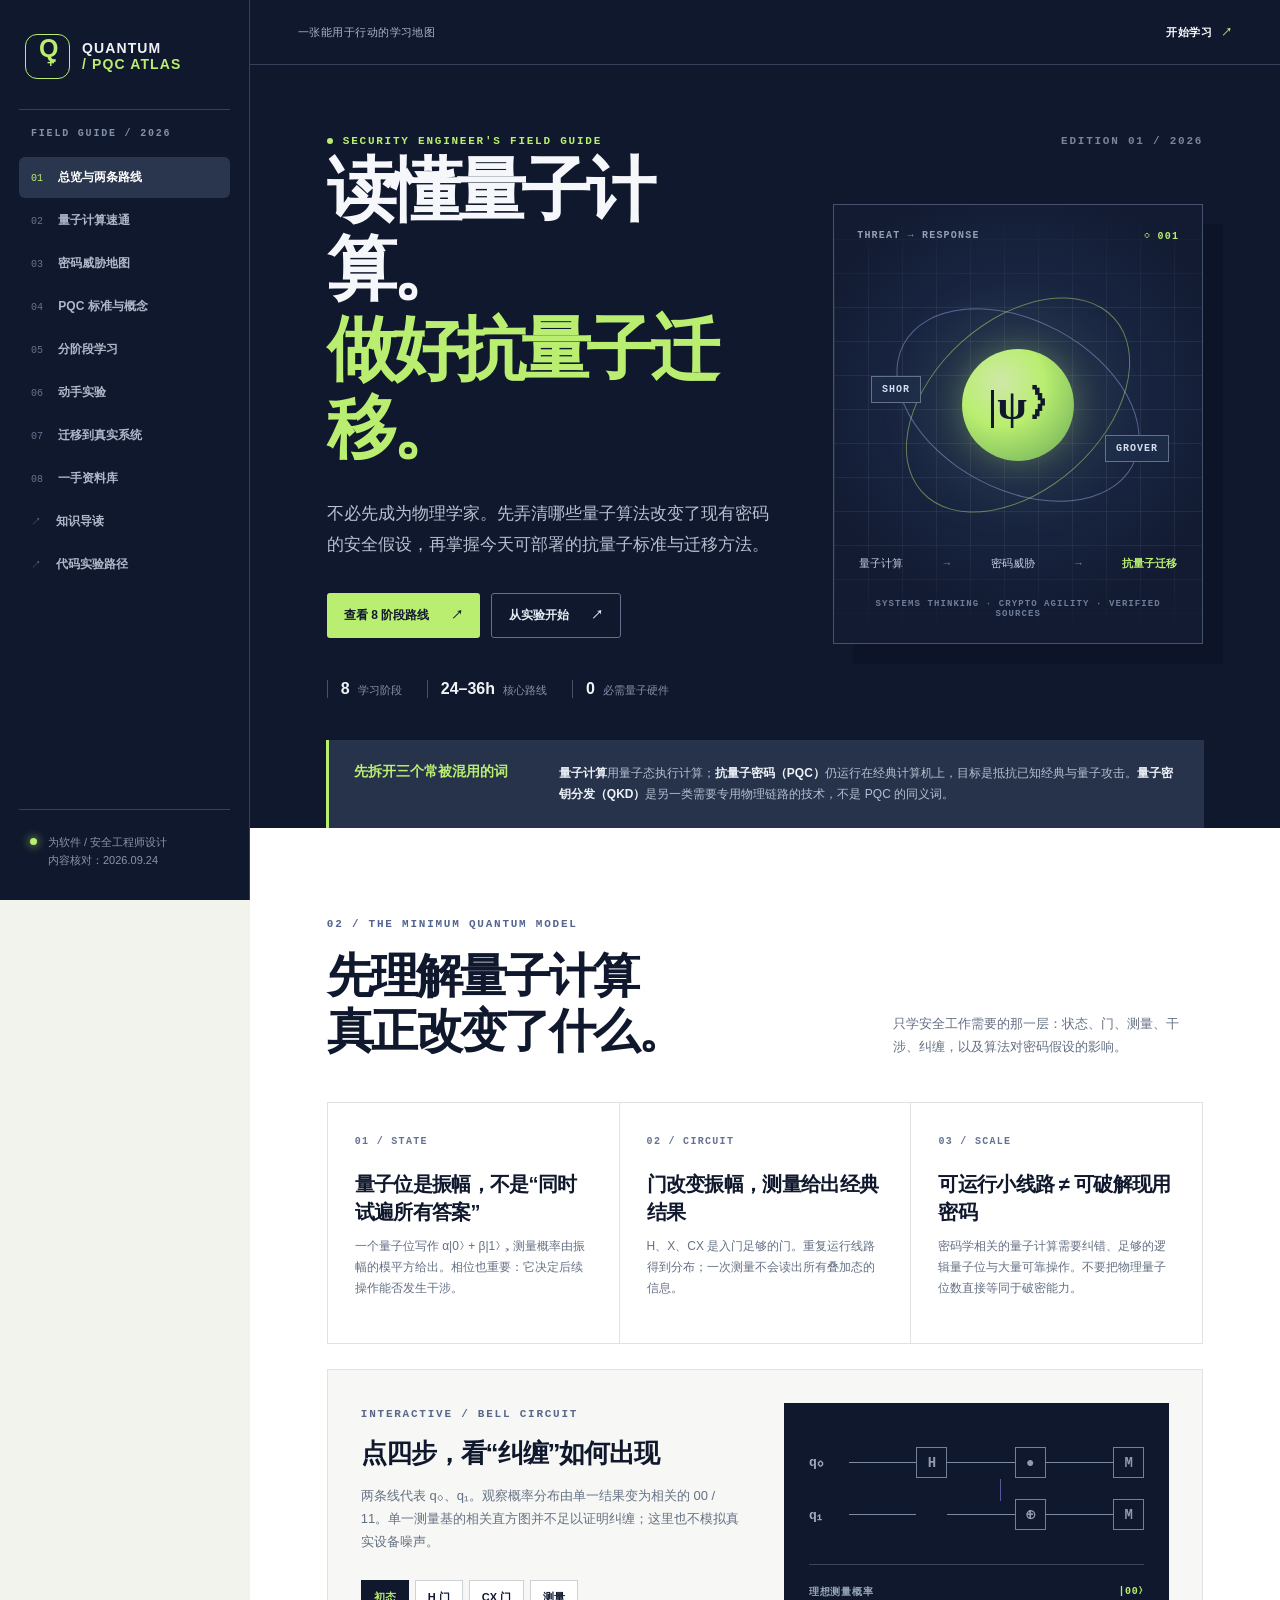
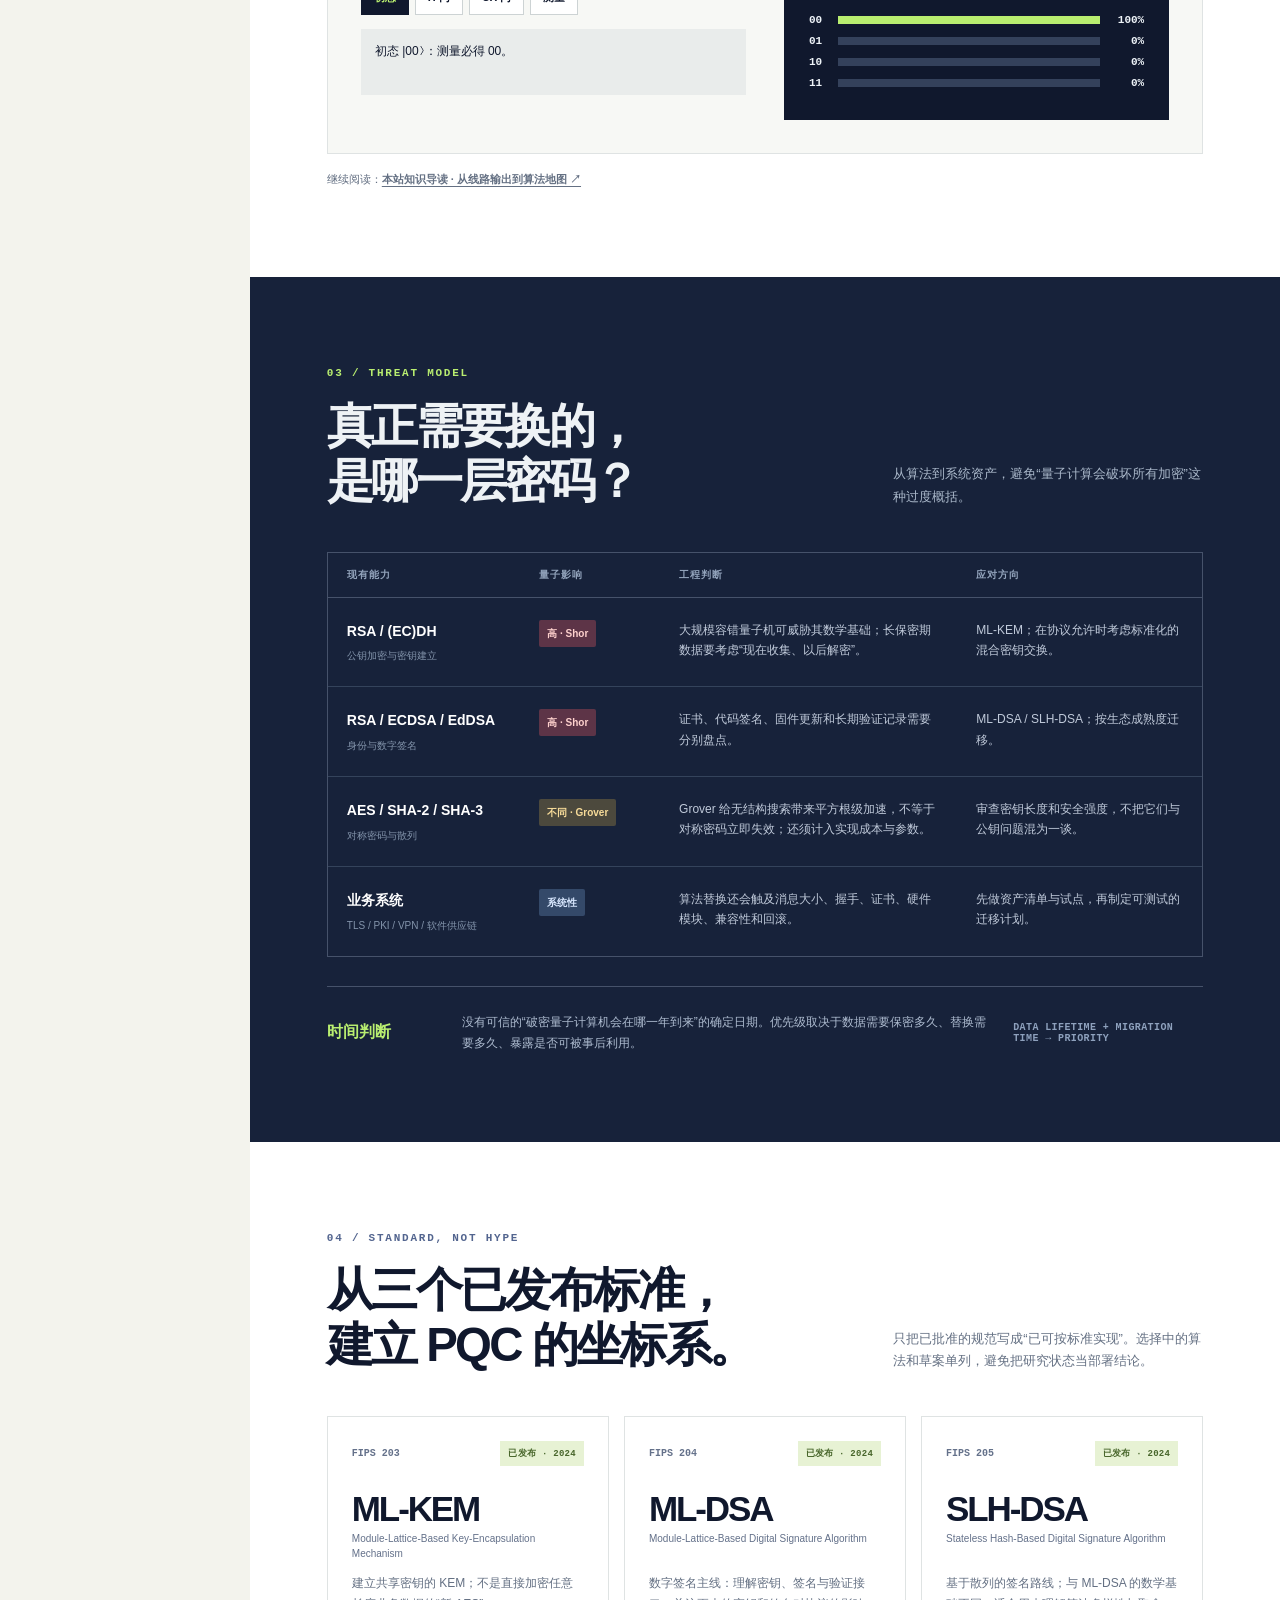
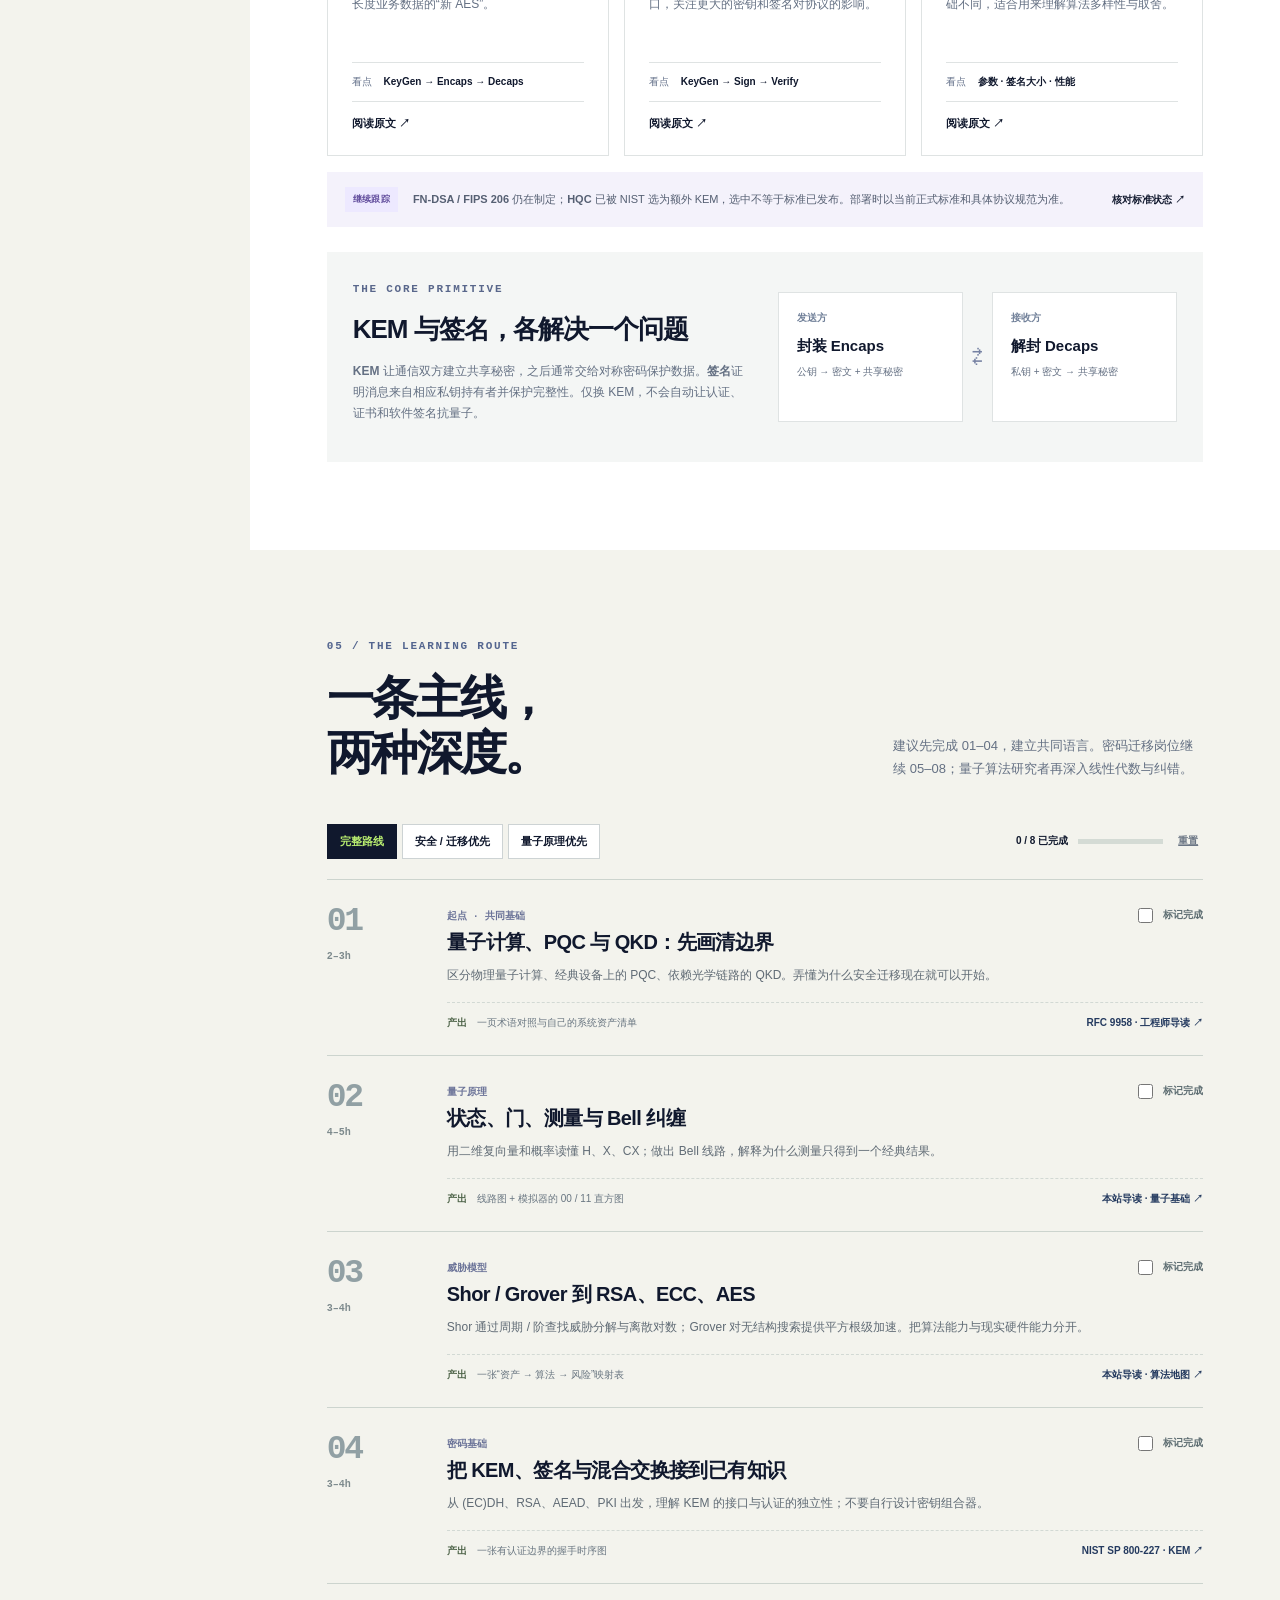
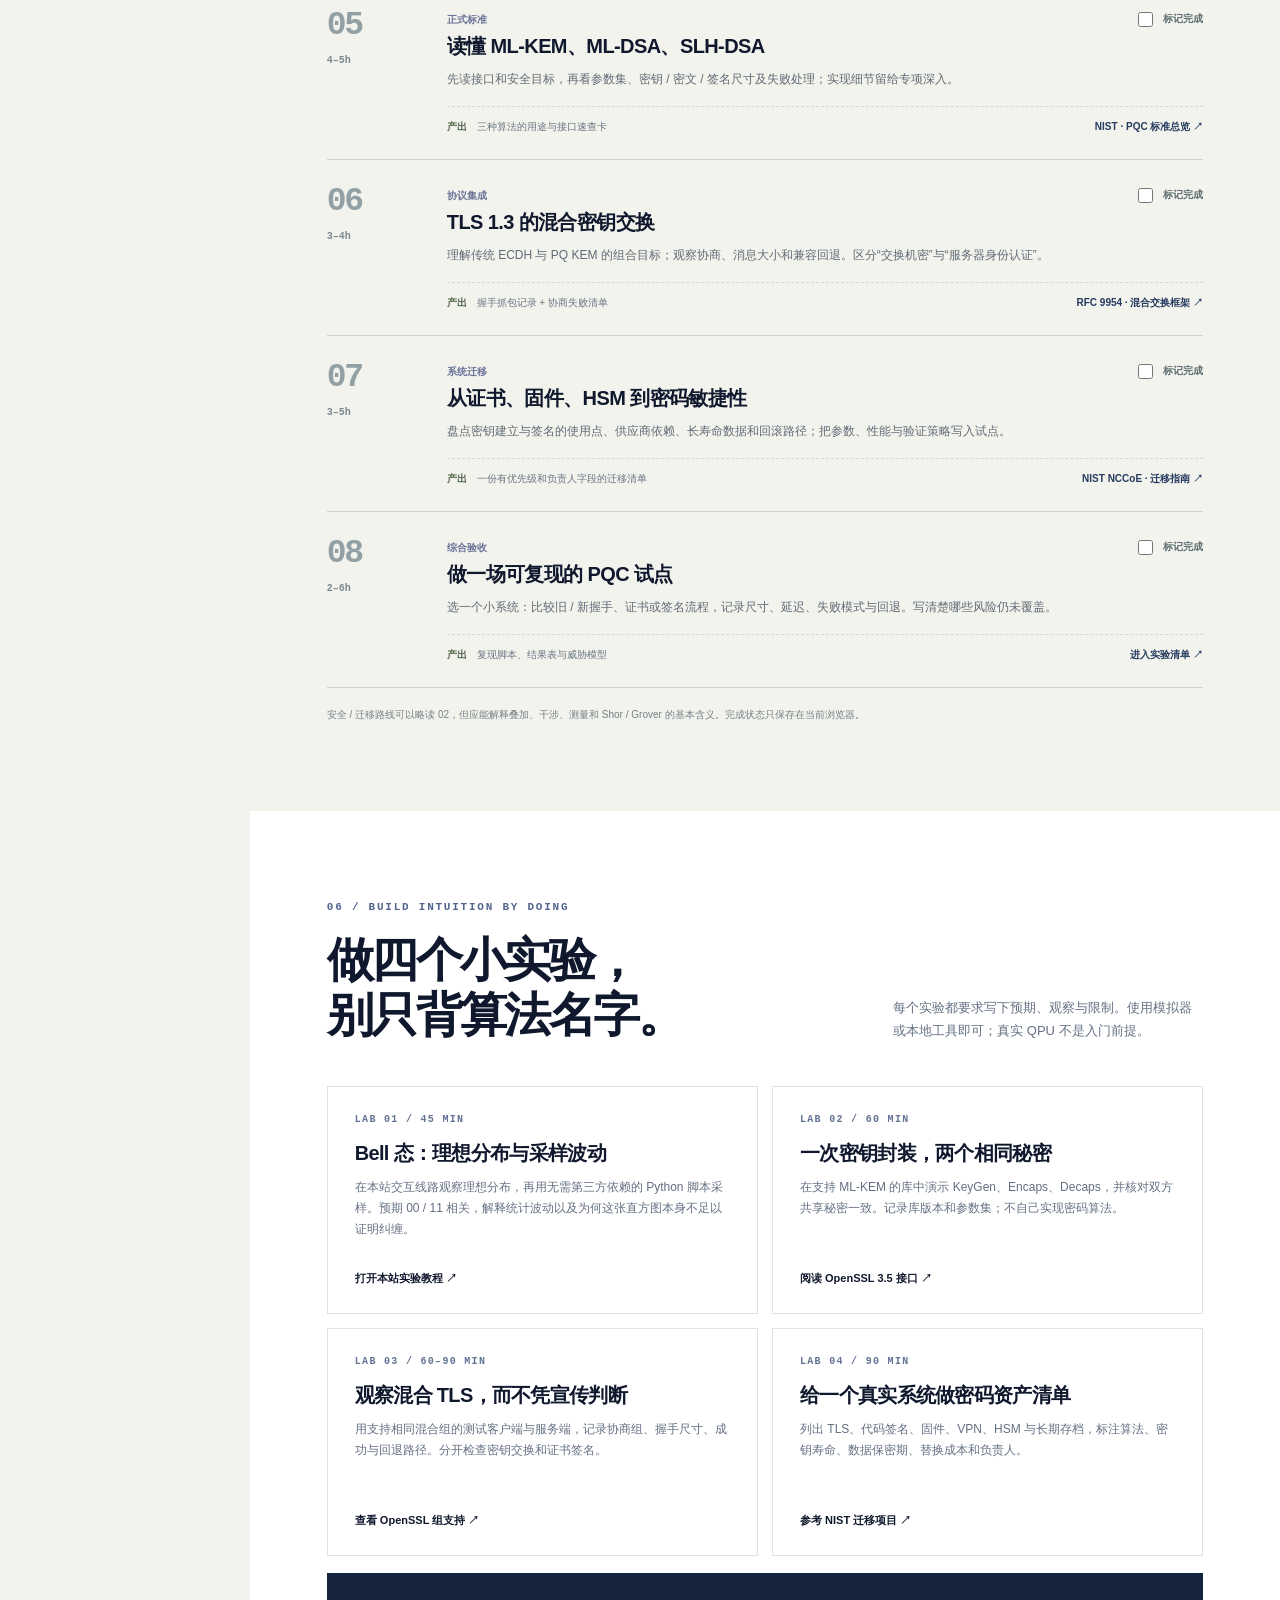
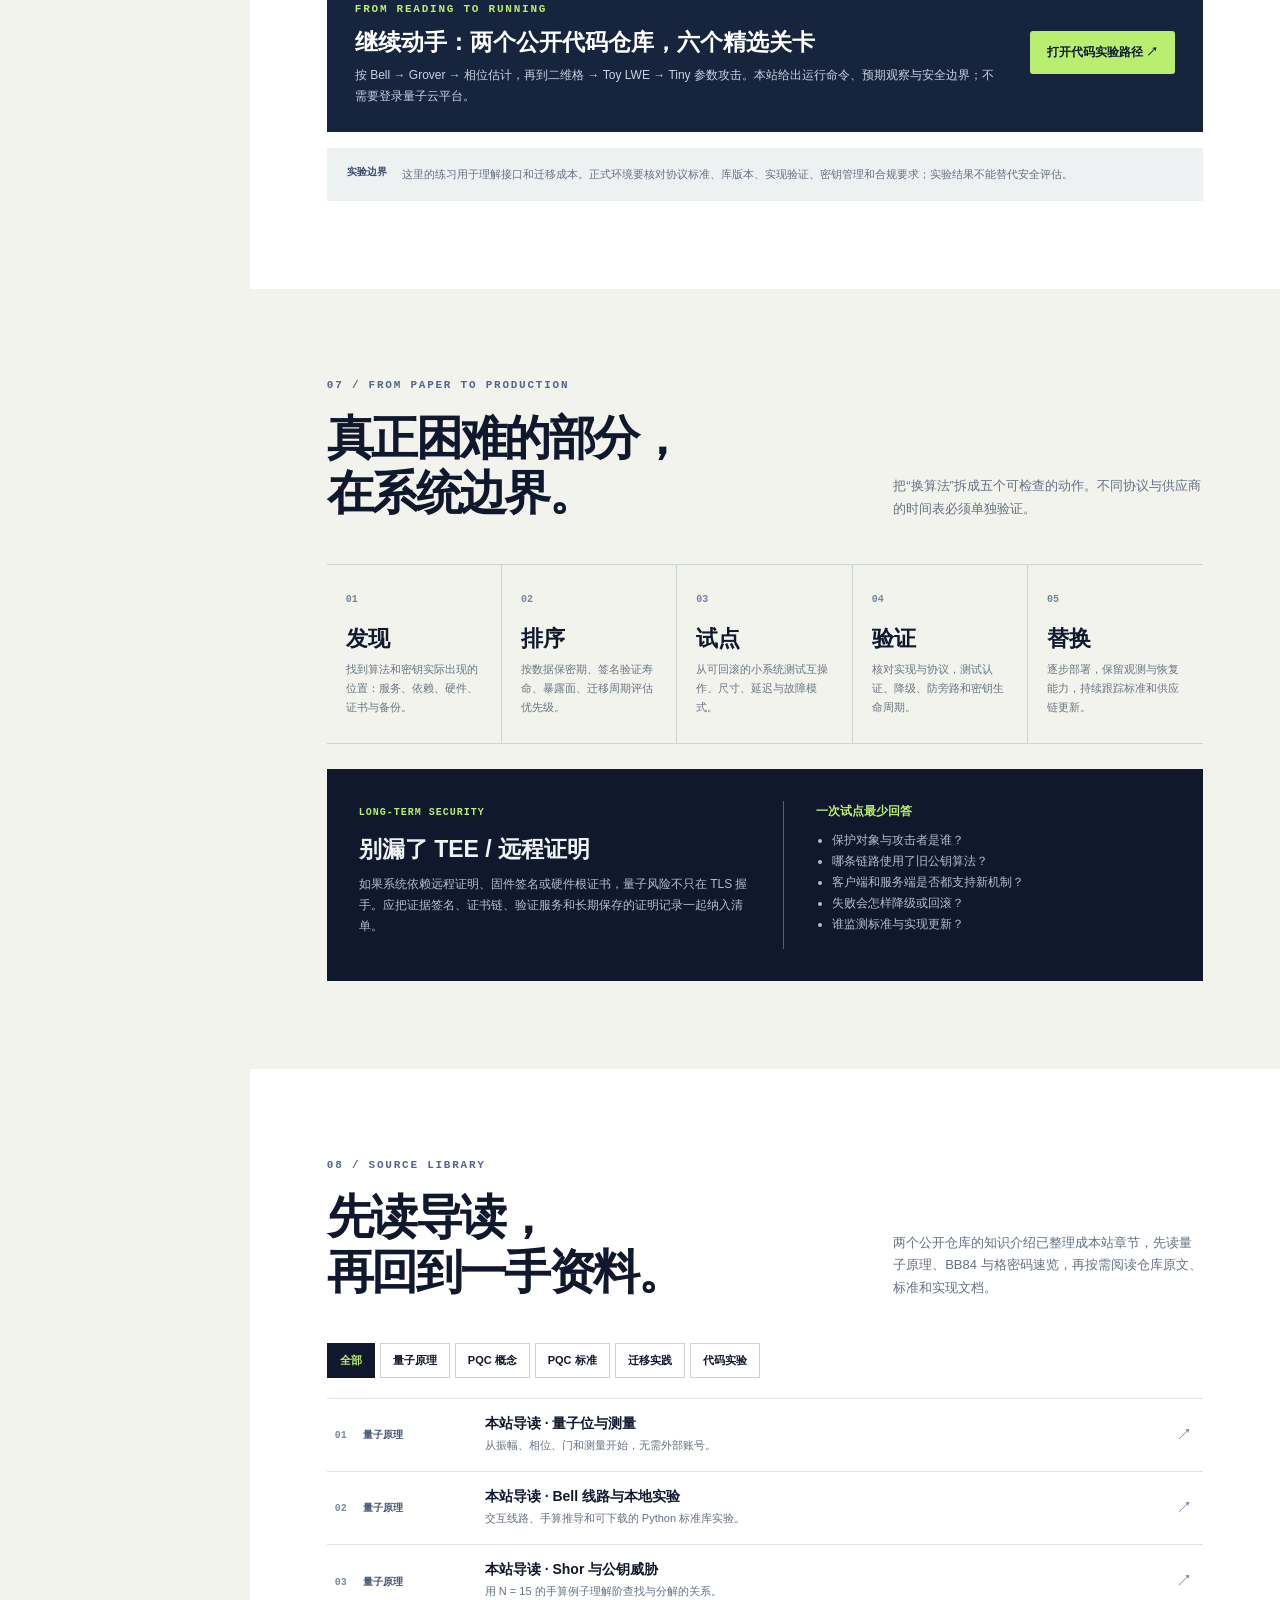
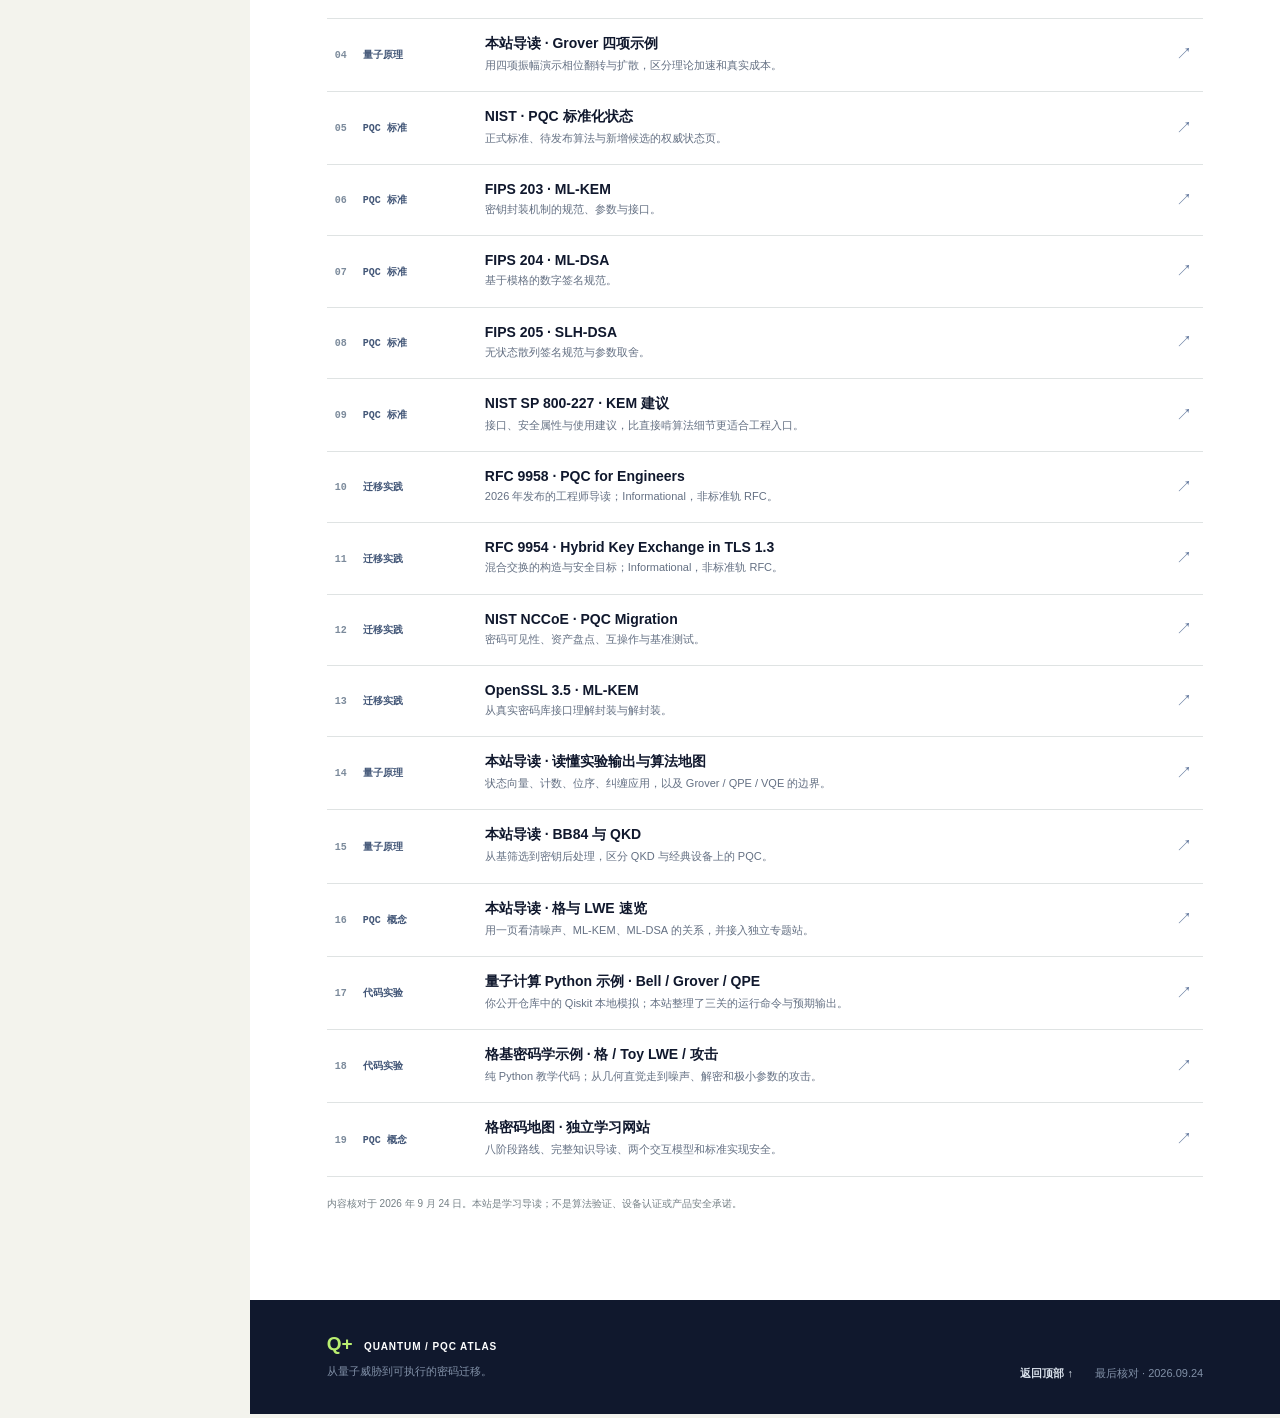
==== commit e8fad862: "Link lattice crypto atlas from index.html" ====
--- a/index.html
+++ b/index.html
@@ -91,9 +91,10 @@
           <a class="resource" data-category="engineering" href="https://docs.openssl.org/3.5/man7/EVP_KEM-ML-KEM/" target="_blank" rel="noopener noreferrer"><span>13 <b>迁移实践</b></span><div><h3>OpenSSL 3.5 · ML-KEM</h3><p>从真实密码库接口理解封装与解封装。</p></div><i>↗</i></a>
           <a class="resource" data-category="quantum" href="quantum-guide.html#programming"><span>14 <b>量子原理</b></span><div><h3>本站导读 · 读懂实验输出与算法地图</h3><p>状态向量、计数、位序、纠缠应用，以及 Grover / QPE / VQE 的边界。</p></div><i>↗</i></a>
           <a class="resource" data-category="quantum" href="quantum-guide.html#bb84"><span>15 <b>量子原理</b></span><div><h3>本站导读 · BB84 与 QKD</h3><p>从基筛选到密钥后处理，区分 QKD 与经典设备上的 PQC。</p></div><i>↗</i></a>
-          <a class="resource" data-category="concept" href="quantum-guide.html#lattice"><span>16 <b>PQC 概念</b></span><div><h3>本站导读 · 格与 LWE 速览</h3><p>用一页看清噪声、ML-KEM、ML-DSA 的关系；格基专题将另行展开。</p></div><i>↗</i></a>
+          <a class="resource" data-category="concept" href="quantum-guide.html#lattice"><span>16 <b>PQC 概念</b></span><div><h3>本站导读 · 格与 LWE 速览</h3><p>用一页看清噪声、ML-KEM、ML-DSA 的关系，并接入独立专题站。</p></div><i>↗</i></a>
           <a class="resource" data-category="code" href="code-labs.html#quantum-code"><span>17 <b>代码实验</b></span><div><h3>量子计算 Python 示例 · Bell / Grover / QPE</h3><p>你公开仓库中的 Qiskit 本地模拟；本站整理了三关的运行命令与预期输出。</p></div><i>↗</i></a>
           <a class="resource" data-category="code" href="code-labs.html#lattice-code"><span>18 <b>代码实验</b></span><div><h3>格基密码学示例 · 格 / Toy LWE / 攻击</h3><p>纯 Python 教学代码；从几何直觉走到噪声、解密和极小参数的攻击。</p></div><i>↗</i></a>
+          <a class="resource" data-category="concept" href="https://shundazhang.github.io/lattice-crypto-atlas/" target="_blank" rel="noopener noreferrer"><span>19 <b>PQC 概念</b></span><div><h3>格密码地图 · 独立学习网站</h3><p>八阶段路线、完整知识导读、两个交互模型和标准实现安全。</p></div><i>↗</i></a>
         </div><p class="library-note">内容核对于 2026 年 9 月 24 日。本站是学习导读；不是算法验证、设备认证或产品安全承诺。</p></section>
     </main>
     <footer><div><strong>Q+ <span>QUANTUM / PQC ATLAS</span></strong><p>从量子威胁到可执行的密码迁移。</p></div><div><a href="#top">返回顶部 ↑</a><span>最后核对 · 2026.09.24</span></div></footer>
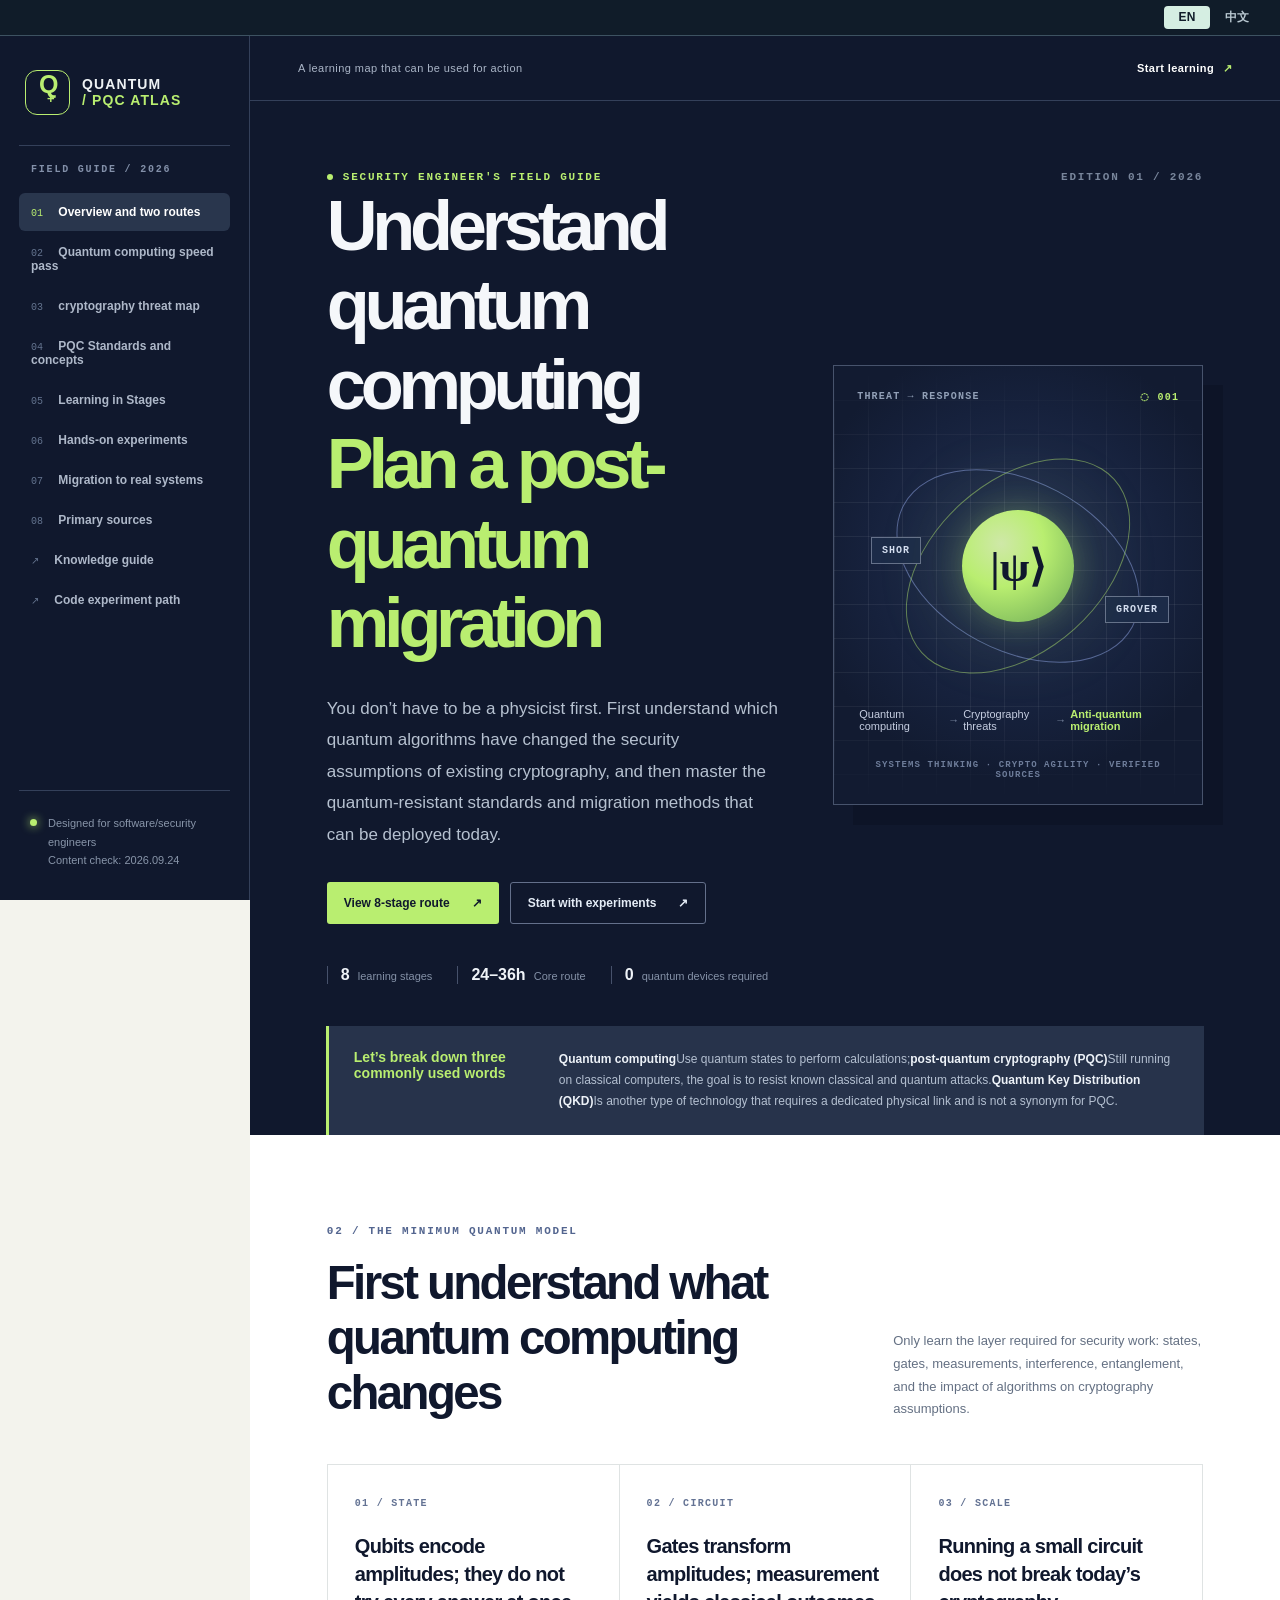
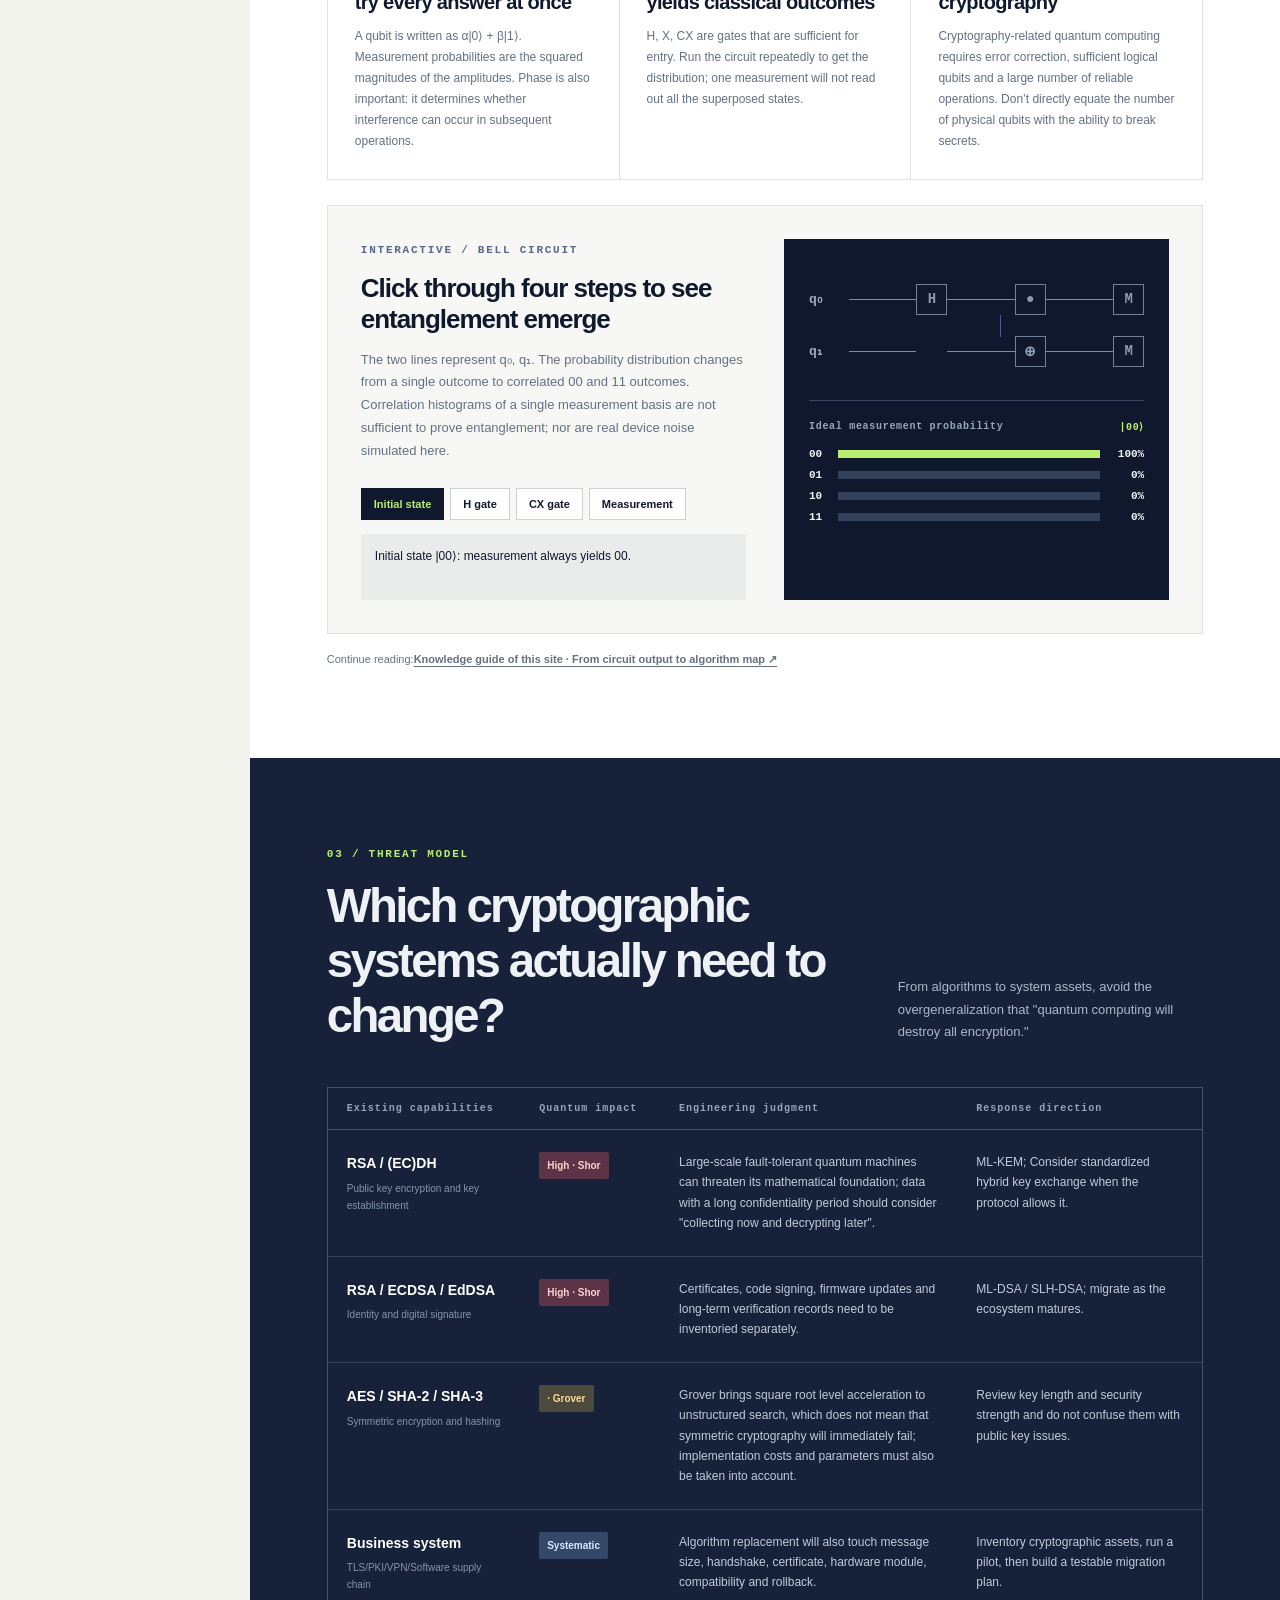
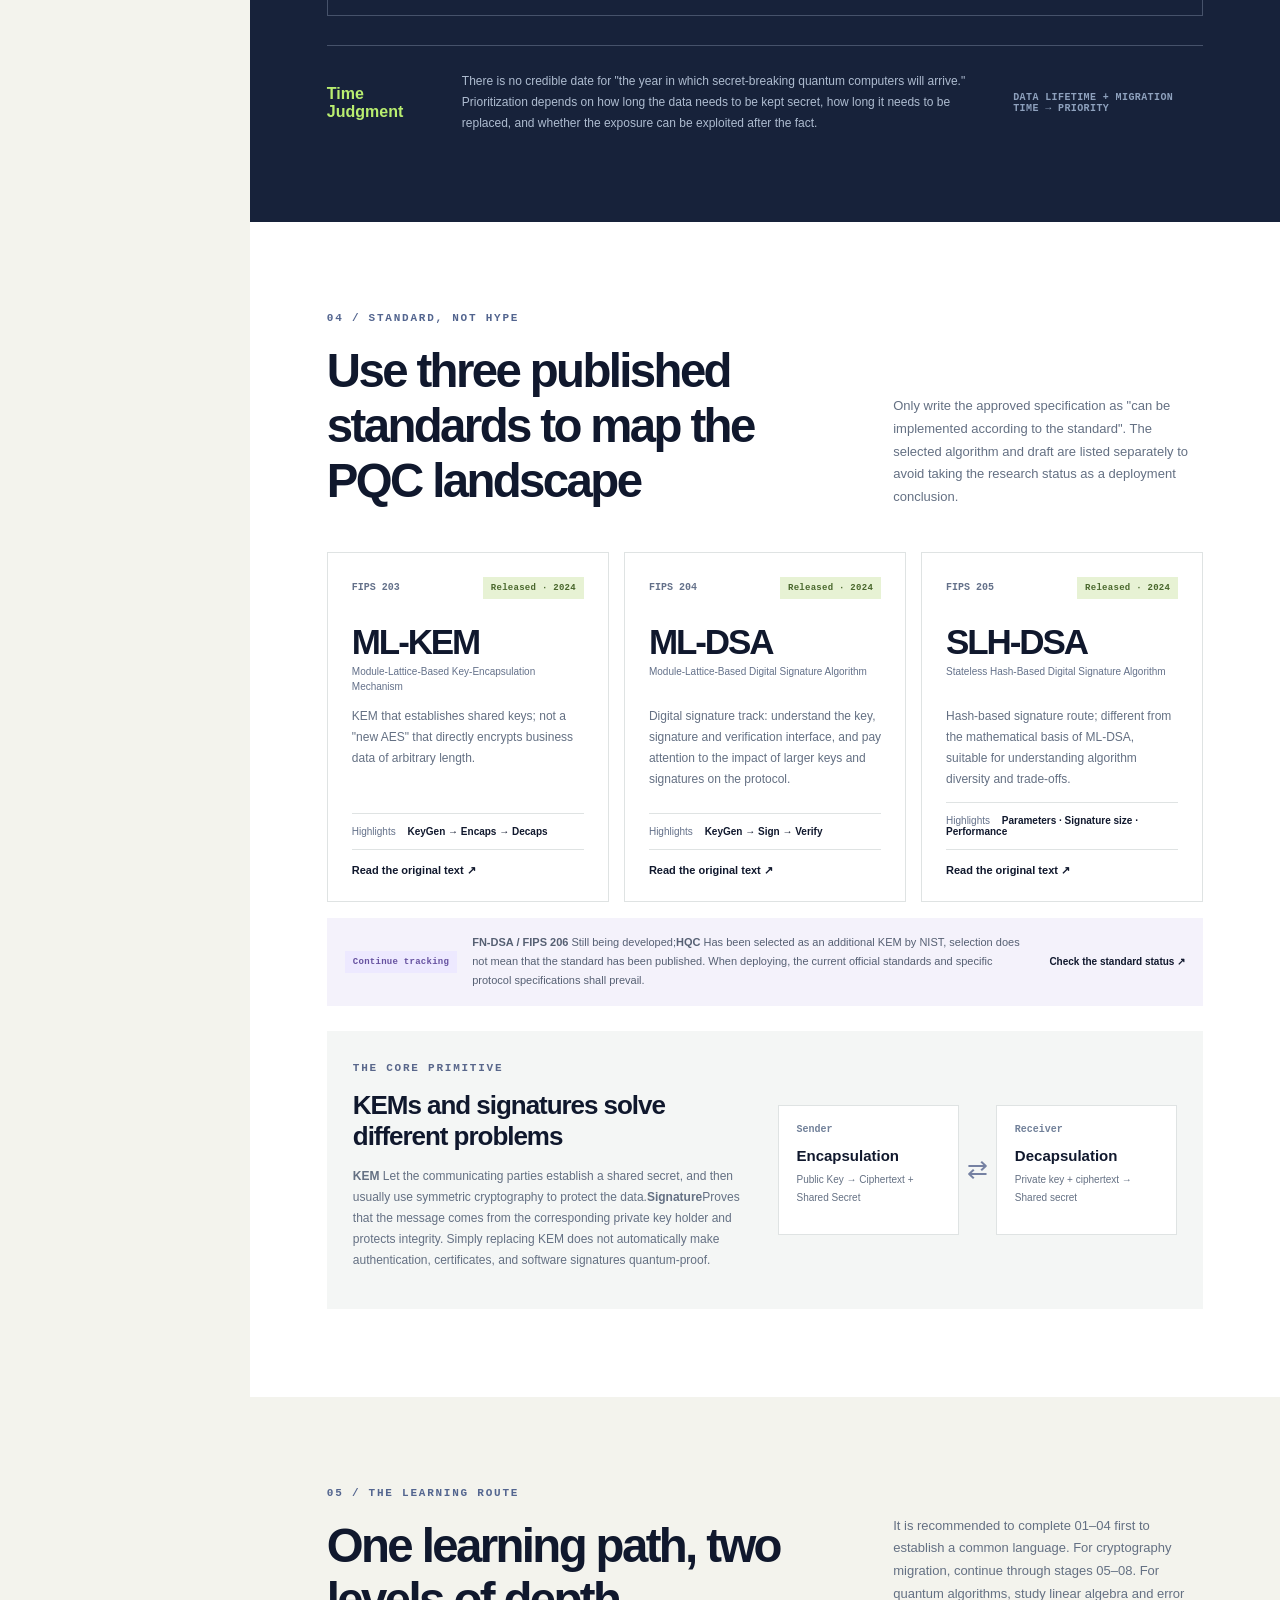
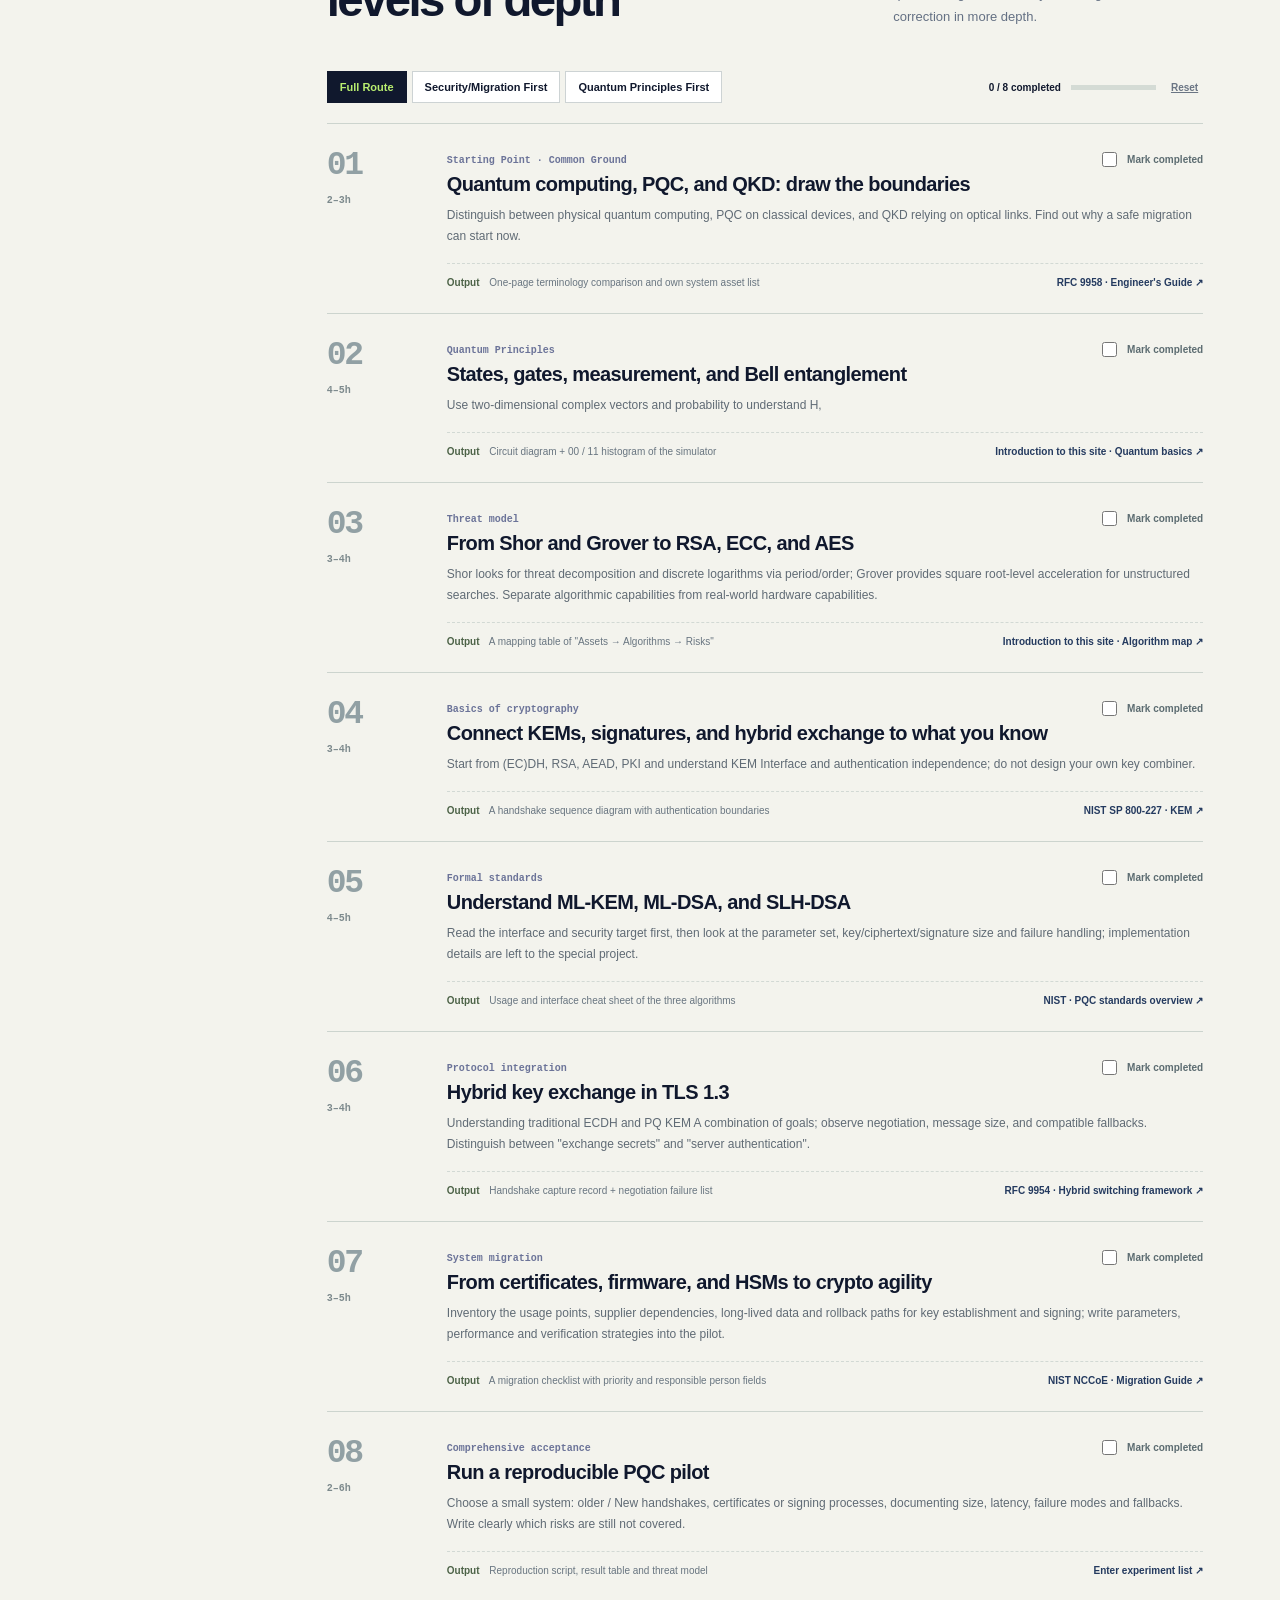
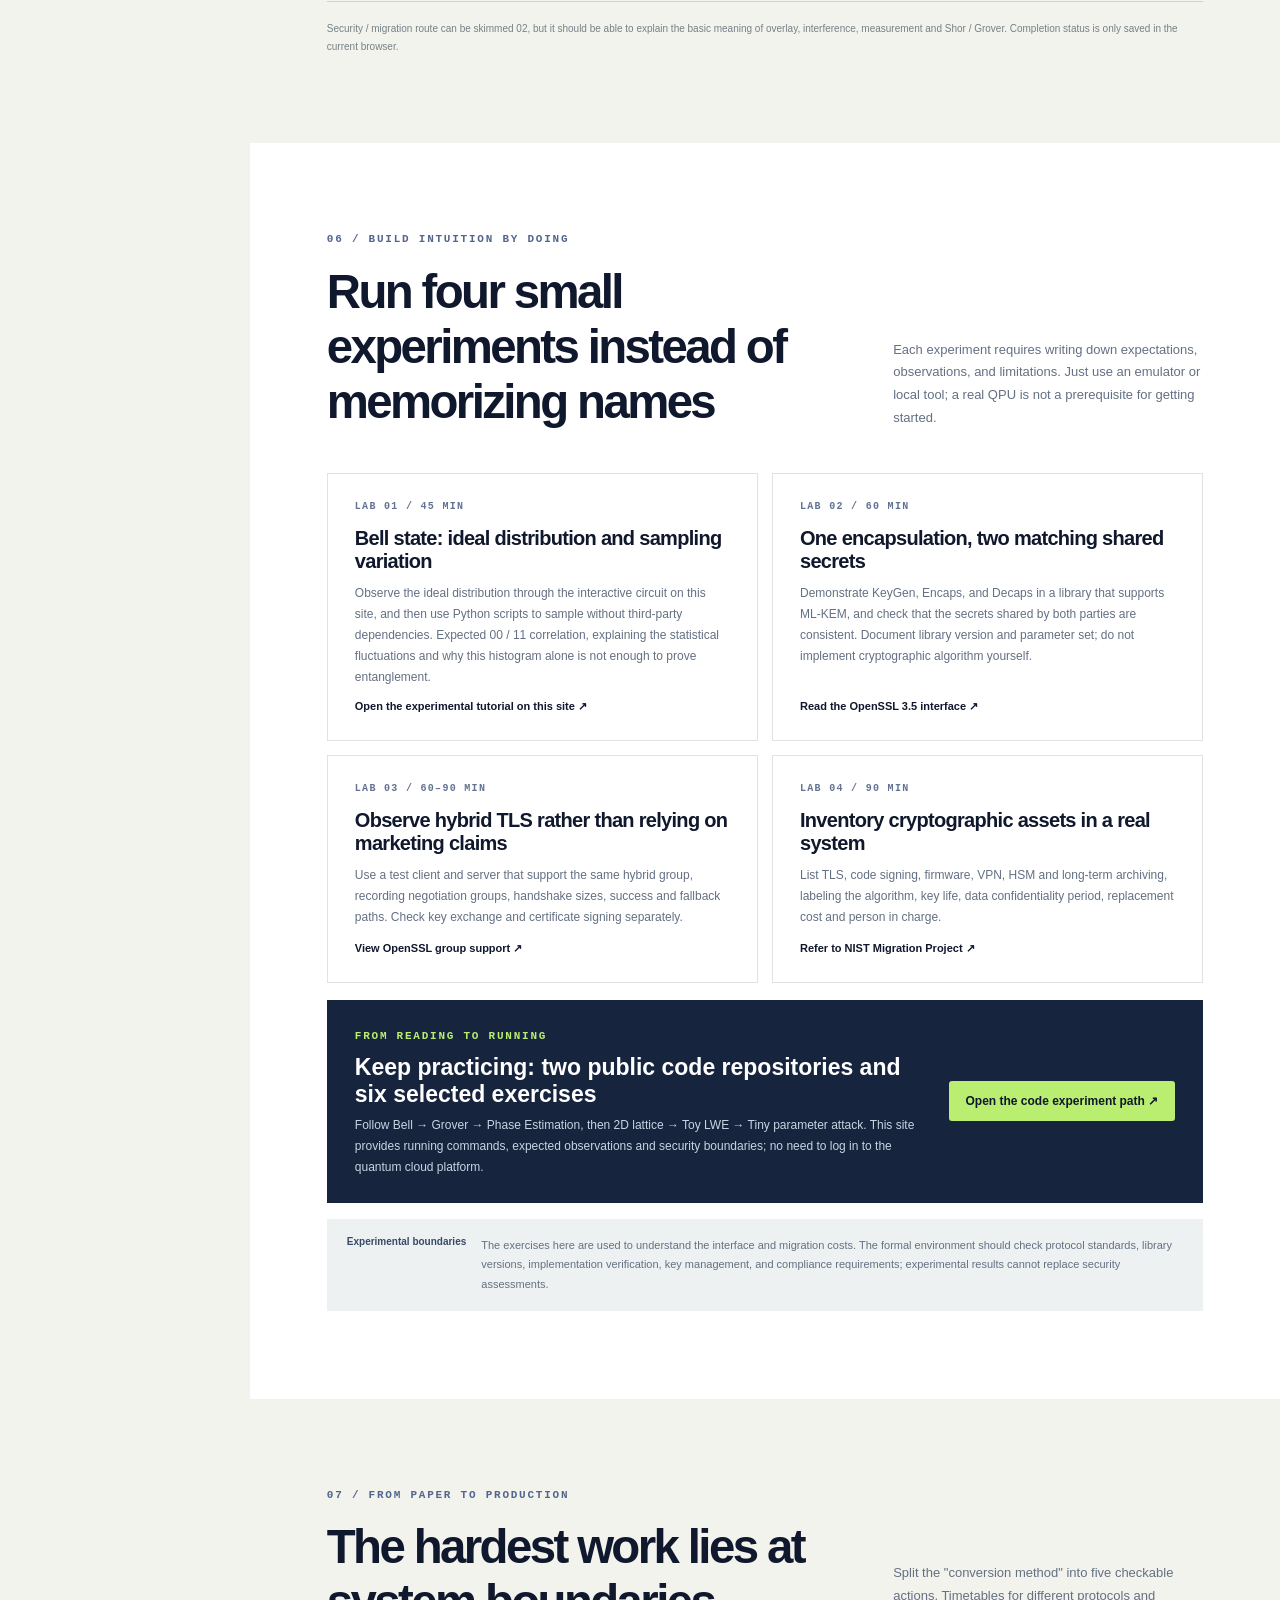
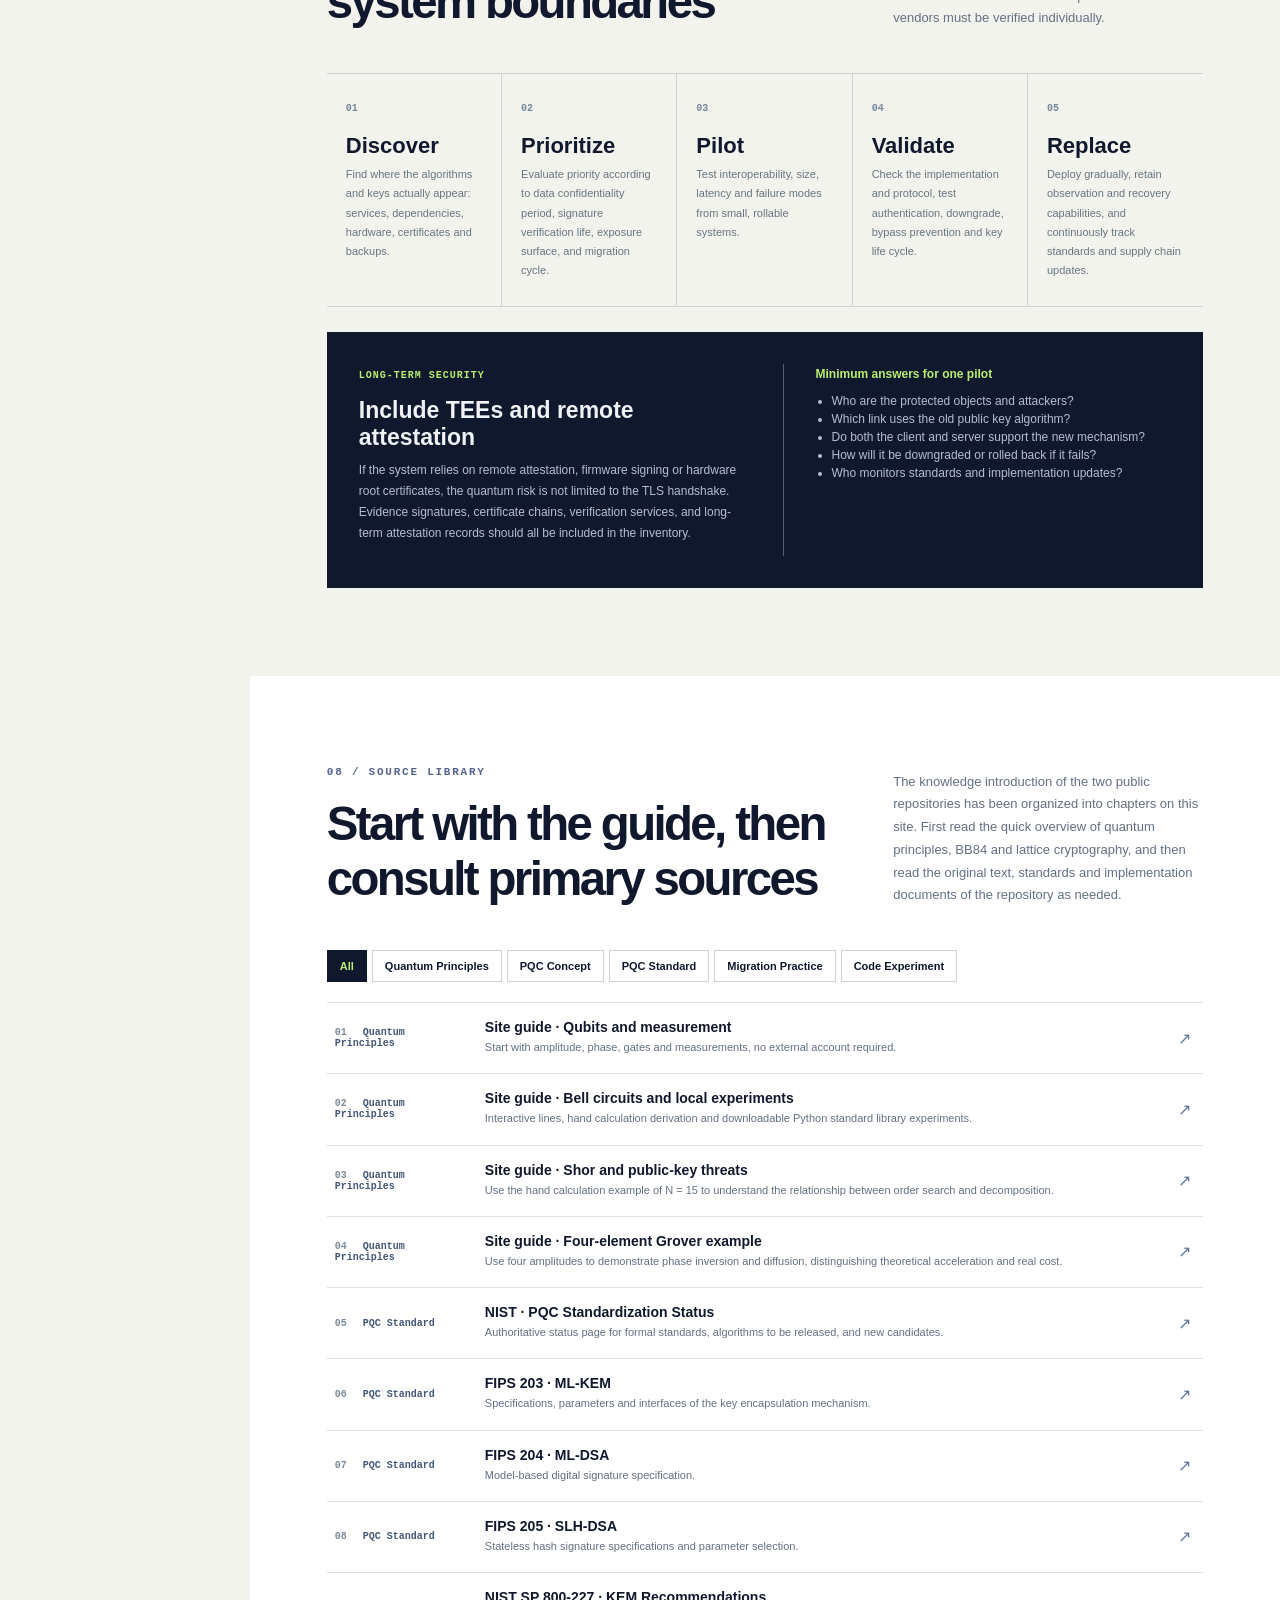
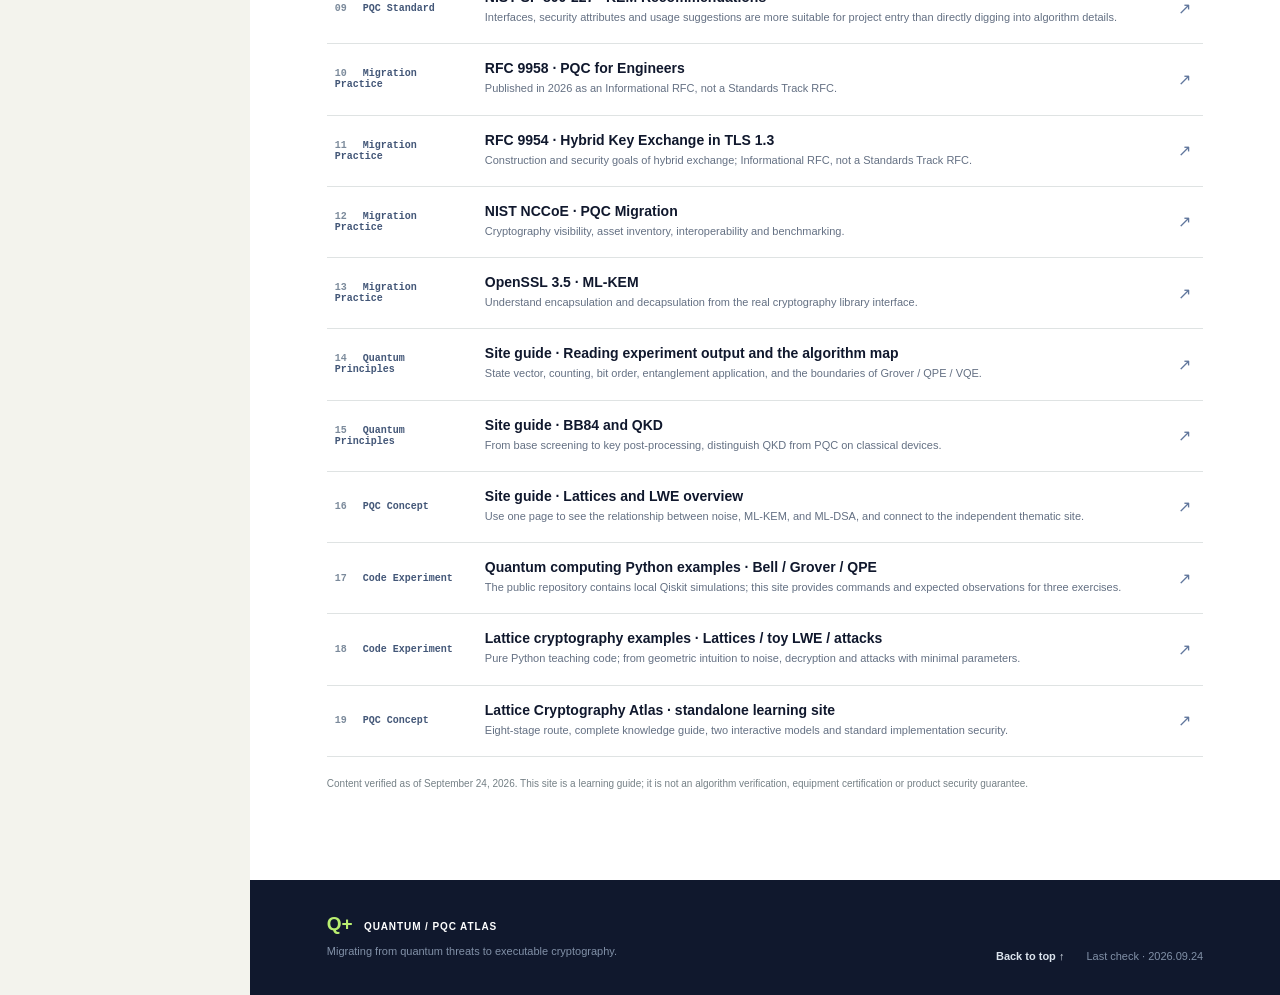
==== commit 7f3c1f06: "Add bilingual English and Chinese editions" ====
--- a/index.html
+++ b/index.html
@@ -1,103 +1,97 @@
-<!doctype html>
-<html lang="zh-CN">
+<!DOCTYPE html>
+
+<html lang="en">
 <head>
-  <meta charset="utf-8">
-  <meta name="viewport" content="width=device-width, initial-scale=1">
-  <meta name="theme-color" content="#10182d">
-  <meta name="description" content="面向软件与安全工程师的量子计算和抗量子密码学习地图：从量子线路与 Shor/Grover，到 NIST 标准、TLS 混合密钥交换和密码迁移。">
-  <title>Quantum / PQC Atlas · 从量子计算到抗量子迁移</title>
-  <link rel="icon" href="data:image/svg+xml,%3Csvg xmlns='http://www.w3.org/2000/svg' viewBox='0 0 40 40'%3E%3Crect width='40' height='40' rx='11' fill='%2310182d'/%3E%3Ccircle cx='20' cy='20' r='12' fill='none' stroke='%23b9ee70' stroke-width='2'/%3E%3Cpath d='M8 20h24M20 8v24' stroke='%23b9ee70' stroke-width='2'/%3E%3C/svg%3E">
-  <link rel="stylesheet" href="style.css">
-  <script src="app.js" defer></script>
-</head>
-<body>
-  <a class="skip" href="#main">跳至正文</a>
-  <aside class="sidebar" aria-label="网站导航">
-    <a class="brand" href="#top"><span class="brand-symbol" aria-hidden="true">Q<span>+</span></span><span>QUANTUM<br><b>/ PQC ATLAS</b></span></a>
-    <div class="side-eyebrow">FIELD GUIDE / 2026</div>
-    <nav class="side-nav" aria-label="主导航">
-      <a href="#map"><span>01</span> 总览与两条路线</a>
-      <a href="#quantum"><span>02</span> 量子计算速通</a>
-      <a href="#impact"><span>03</span> 密码威胁地图</a>
-      <a href="#standards"><span>04</span> PQC 标准与概念</a>
-      <a href="#route"><span>05</span> 分阶段学习</a>
-      <a href="#practice"><span>06</span> 动手实验</a>
-      <a href="#migration"><span>07</span> 迁移到真实系统</a>
-      <a href="#library"><span>08</span> 一手资料库</a>
-      <a href="quantum-guide.html"><span>↗</span> 知识导读</a>
-      <a href="code-labs.html"><span>↗</span> 代码实验路径</a>
-    </nav>
-    <div class="side-foot"><span class="dot"></span><span>为软件 / 安全工程师设计<br>内容核对：2026.09.24</span></div>
-  </aside>
-  <div class="site-shell" id="top">
-    <header class="topbar"><div class="mobile-brand">Q+ <span>QUANTUM / PQC ATLAS</span></div><span>一张能用于行动的学习地图</span><a href="#route">开始学习 <span aria-hidden="true">↗</span></a></header>
-    <main id="main">
-      <section class="hero section-pad" id="map">
-        <div class="hero-top"><span class="eyebrow"><i></i> SECURITY ENGINEER'S FIELD GUIDE</span><span class="edition">EDITION 01 / 2026</span></div>
-        <div class="hero-grid"><div><h1>读懂量子计算。<br><em>做好抗量子迁移。</em></h1><p class="hero-lede">不必先成为物理学家。先弄清哪些量子算法改变了现有密码的安全假设，再掌握今天可部署的抗量子标准与迁移方法。</p><div class="hero-actions"><a class="button primary" href="#route">查看 8 阶段路线 <span>↗</span></a><a class="button secondary" href="#practice">从实验开始 <span>↗</span></a></div><div class="hero-facts"><span><b>8</b> 学习阶段</span><span><b>24–36h</b> 核心路线</span><span><b>0</b> 必需量子硬件</span></div></div>
-          <div class="hero-art" role="img" aria-label="从量子线路经过算法威胁与密码标准，连接到真实系统迁移的示意图"><div class="art-head">THREAT → RESPONSE <span>◌ 001</span></div><div class="art-orbit"><div class="orbit orbit-one"></div><div class="orbit orbit-two"></div><div class="orbit-core">|ψ⟩</div><span class="orbit-label left">SHOR</span><span class="orbit-label right">GROVER</span></div><div class="art-flow"><span>量子计算</span><span>→</span><span>密码威胁</span><span>→</span><strong>抗量子迁移</strong></div><div class="art-bottom">SYSTEMS THINKING · CRYPTO AGILITY · VERIFIED SOURCES</div></div></div>
-        <div class="hero-alert"><strong>先拆开三个常被混用的词</strong><p><b>量子计算</b>用量子态执行计算；<b>抗量子密码（PQC）</b>仍运行在经典计算机上，目标是抵抗已知经典与量子攻击。<b>量子密钥分发（QKD）</b>是另一类需要专用物理链路的技术，不是 PQC 的同义词。</p></div>
-      </section>
-
-      <section class="section-pad section-white" id="quantum">
-        <div class="section-head"><div><span class="section-kicker">02 / THE MINIMUM QUANTUM MODEL</span><h2>先理解量子计算<br>真正改变了什么。</h2></div><p>只学安全工作需要的那一层：状态、门、测量、干涉、纠缠，以及算法对密码假设的影响。</p></div>
-        <div class="concept-grid"><article class="concept"><span>01 / STATE</span><h3>量子位是振幅，不是“同时试遍所有答案”</h3><p>一个量子位写作 α|0⟩ + β|1⟩，测量概率由振幅的模平方给出。相位也重要：它决定后续操作能否发生干涉。</p></article><article class="concept"><span>02 / CIRCUIT</span><h3>门改变振幅，测量给出经典结果</h3><p>H、X、CX 是入门足够的门。重复运行线路得到分布；一次测量不会读出所有叠加态的信息。</p></article><article class="concept"><span>03 / SCALE</span><h3>可运行小线路 ≠ 可破解现用密码</h3><p>密码学相关的量子计算需要纠错、足够的逻辑量子位与大量可靠操作。不要把物理量子位数直接等同于破密能力。</p></article></div>
-        <div class="simulator"><div class="sim-copy"><span class="mini-label">INTERACTIVE / BELL CIRCUIT</span><h3>点四步，看“纠缠”如何出现</h3><p>两条线代表 q₀、q₁。观察概率分布由单一结果变为相关的 00 / 11。单一测量基的相关直方图并不足以证明纠缠；这里也不模拟真实设备噪声。</p><div class="sim-controls" role="group" aria-label="量子线路步骤"><button type="button" class="step-btn is-active" data-step="0">初态</button><button type="button" class="step-btn" data-step="1">H 门</button><button type="button" class="step-btn" data-step="2">CX 门</button><button type="button" class="step-btn" data-step="3">测量</button></div><p id="sim-explain" class="sim-explain" aria-live="polite">初态 |00⟩：测量必得 00。</p></div><div class="sim-board"><div class="circuit"><div class="wire"><span>q₀</span><div class="line"></div><b class="gate h" data-gate="1">H</b><div class="line"></div><b class="gate control" data-gate="2">●</b><div class="line"></div><b class="gate measure" data-gate="3">M</b></div><div class="wire"><span>q₁</span><div class="line"></div><div class="gate empty"></div><div class="line"></div><b class="gate target" data-gate="2">⊕</b><div class="line"></div><b class="gate measure" data-gate="3">M</b></div><div class="cnot-link"></div></div><div class="prob-head"><span>理想测量概率</span><span id="state-label">|00⟩</span></div><div class="prob-row"><span>00</span><div><i id="bar-00"></i></div><b id="val-00">100%</b></div><div class="prob-row"><span>01</span><div><i id="bar-01"></i></div><b id="val-01">0%</b></div><div class="prob-row"><span>10</span><div><i id="bar-10"></i></div><b id="val-10">0%</b></div><div class="prob-row"><span>11</span><div><i id="bar-11"></i></div><b id="val-11">0%</b></div></div></div>
-        <p class="footnote">继续阅读：<a href="quantum-guide.html#programming">本站知识导读 · 从线路输出到算法地图 ↗</a></p>
-      </section>
-
-      <section class="section-pad section-ink" id="impact"><div class="section-head"><div><span class="section-kicker">03 / THREAT MODEL</span><h2>真正需要换的，<br>是哪一层密码？</h2></div><p>从算法到系统资产，避免“量子计算会破坏所有加密”这种过度概括。</p></div>
-        <div class="impact-table-wrap"><table class="impact-table"><thead><tr><th>现有能力</th><th>量子影响</th><th>工程判断</th><th>应对方向</th></tr></thead><tbody><tr><td><strong>RSA / (EC)DH</strong><small>公钥加密与密钥建立</small></td><td><span class="risk high">高 · Shor</span></td><td>大规模容错量子机可威胁其数学基础；长保密期数据要考虑“现在收集、以后解密”。</td><td>ML-KEM；在协议允许时考虑标准化的混合密钥交换。</td></tr><tr><td><strong>RSA / ECDSA / EdDSA</strong><small>身份与数字签名</small></td><td><span class="risk high">高 · Shor</span></td><td>证书、代码签名、固件更新和长期验证记录需要分别盘点。</td><td>ML-DSA / SLH-DSA；按生态成熟度迁移。</td></tr><tr><td><strong>AES / SHA-2 / SHA-3</strong><small>对称密码与散列</small></td><td><span class="risk medium">不同 · Grover</span></td><td>Grover 给无结构搜索带来平方根级加速，不等于对称密码立即失效；还须计入实现成本与参数。</td><td>审查密钥长度和安全强度，不把它们与公钥问题混为一谈。</td></tr><tr><td><strong>业务系统</strong><small>TLS / PKI / VPN / 软件供应链</small></td><td><span class="risk system">系统性</span></td><td>算法替换还会触及消息大小、握手、证书、硬件模块、兼容性和回滚。</td><td>先做资产清单与试点，再制定可测试的迁移计划。</td></tr></tbody></table></div>
-        <div class="impact-note"><b>时间判断</b><p>没有可信的“破密量子计算机会在哪一年到来”的确定日期。优先级取决于数据需要保密多久、替换需要多久、暴露是否可被事后利用。</p><span>DATA LIFETIME + MIGRATION TIME → PRIORITY</span></div>
-      </section>
-
-      <section class="section-pad section-white" id="standards"><div class="section-head"><div><span class="section-kicker">04 / STANDARD, NOT HYPE</span><h2>从三个已发布标准，<br>建立 PQC 的坐标系。</h2></div><p>只把已批准的规范写成“已可按标准实现”。选择中的算法和草案单列，避免把研究状态当部署结论。</p></div>
-        <div class="standard-grid"><article class="standard-card"><div class="standard-top"><span>FIPS 203</span><span class="badge ratified">已发布 · 2024</span></div><h3>ML-KEM</h3><p class="standard-full">Module-Lattice-Based Key-Encapsulation Mechanism</p><p>建立共享密钥的 KEM；不是直接加密任意长度业务数据的“新 AES”。</p><div class="standard-use">看点 <b>KeyGen → Encaps → Decaps</b></div><a href="https://csrc.nist.gov/pubs/fips/203/final" target="_blank" rel="noopener noreferrer">阅读原文 ↗</a></article><article class="standard-card"><div class="standard-top"><span>FIPS 204</span><span class="badge ratified">已发布 · 2024</span></div><h3>ML-DSA</h3><p class="standard-full">Module-Lattice-Based Digital Signature Algorithm</p><p>数字签名主线：理解密钥、签名与验证接口，关注更大的密钥和签名对协议的影响。</p><div class="standard-use">看点 <b>KeyGen → Sign → Verify</b></div><a href="https://csrc.nist.gov/pubs/fips/204/final" target="_blank" rel="noopener noreferrer">阅读原文 ↗</a></article><article class="standard-card"><div class="standard-top"><span>FIPS 205</span><span class="badge ratified">已发布 · 2024</span></div><h3>SLH-DSA</h3><p class="standard-full">Stateless Hash-Based Digital Signature Algorithm</p><p>基于散列的签名路线；与 ML-DSA 的数学基础不同，适合用来理解算法多样性与取舍。</p><div class="standard-use">看点 <b>参数 · 签名大小 · 性能</b></div><a href="https://csrc.nist.gov/pubs/fips/205/final" target="_blank" rel="noopener noreferrer">阅读原文 ↗</a></article></div>
-        <div class="status-strip"><span class="badge work">继续跟踪</span><p><b>FN-DSA / FIPS 206</b> 仍在制定；<b>HQC</b> 已被 NIST 选为额外 KEM，选中不等于标准已发布。部署时以当前正式标准和具体协议规范为准。</p><a href="https://csrc.nist.gov/Projects/Post-Quantum-Cryptography/Post_Quantum_Cryptography-Standardization" target="_blank" rel="noopener noreferrer">核对标准状态 ↗</a></div>
-        <div class="kem-panel"><div><span class="mini-label">THE CORE PRIMITIVE</span><h3>KEM 与签名，各解决一个问题</h3><p><b>KEM</b> 让通信双方建立共享秘密，之后通常交给对称密码保护数据。<b>签名</b>证明消息来自相应私钥持有者并保护完整性。仅换 KEM，不会自动让认证、证书和软件签名抗量子。</p></div><div class="kem-flow"><div><span>发送方</span><b>封装 Encaps</b><small>公钥 → 密文 + 共享秘密</small></div><i>⇄</i><div><span>接收方</span><b>解封 Decaps</b><small>私钥 + 密文 → 共享秘密</small></div></div></div>
-      </section>
-
-      <section class="section-pad section-paper" id="route"><div class="section-head"><div><span class="section-kicker">05 / THE LEARNING ROUTE</span><h2>一条主线，<br>两种深度。</h2></div><p>建议先完成 01–04，建立共同语言。密码迁移岗位继续 05–08；量子算法研究者再深入线性代数与纠错。</p></div>
-        <div class="route-toolbar"><div class="track-tabs" role="group" aria-label="学习路线筛选"><button class="track active" data-track="all" type="button">完整路线</button><button class="track" data-track="pqc" type="button">安全 / 迁移优先</button><button class="track" data-track="quantum" type="button">量子原理优先</button></div><div class="progress-box"><span id="progress-text">0 / 8 已完成</span><div class="progress-rail"><i id="progress-bar"></i></div><button id="reset-progress" type="button" aria-label="清除学习进度">重置</button></div></div>
-        <div class="stage-list">
-          <article class="stage" data-track="quantum pqc" id="stage-1"><div class="stage-index">01<span>2–3h</span></div><div class="stage-main"><div class="stage-title"><div><span class="stage-tag">起点 · 共同基础</span><h3>量子计算、PQC 与 QKD：先画清边界</h3></div><label class="done"><input type="checkbox" data-progress="1"><span>标记完成</span></label></div><p>区分物理量子计算、经典设备上的 PQC、依赖光学链路的 QKD。弄懂为什么安全迁移现在就可以开始。</p><div class="stage-bottom"><span><b>产出</b> 一页术语对照与自己的系统资产清单</span><a href="https://www.rfc-editor.org/rfc/rfc9958.html" target="_blank" rel="noopener noreferrer">RFC 9958 · 工程师导读 ↗</a></div></div></article>
-          <article class="stage" data-track="quantum" id="stage-2"><div class="stage-index">02<span>4–5h</span></div><div class="stage-main"><div class="stage-title"><div><span class="stage-tag">量子原理</span><h3>状态、门、测量与 Bell 纠缠</h3></div><label class="done"><input type="checkbox" data-progress="2"><span>标记完成</span></label></div><p>用二维复向量和概率读懂 H、X、CX；做出 Bell 线路，解释为什么测量只得到一个经典结果。</p><div class="stage-bottom"><span><b>产出</b> 线路图 + 模拟器的 00 / 11 直方图</span><a href="quantum-guide.html#basics">本站导读 · 量子基础 ↗</a></div></div></article>
-          <article class="stage" data-track="quantum pqc" id="stage-3"><div class="stage-index">03<span>3–4h</span></div><div class="stage-main"><div class="stage-title"><div><span class="stage-tag">威胁模型</span><h3>Shor / Grover 到 RSA、ECC、AES</h3></div><label class="done"><input type="checkbox" data-progress="3"><span>标记完成</span></label></div><p>Shor 通过周期 / 阶查找威胁分解与离散对数；Grover 对无结构搜索提供平方根级加速。把算法能力与现实硬件能力分开。</p><div class="stage-bottom"><span><b>产出</b> 一张“资产 → 算法 → 风险”映射表</span><a href="quantum-guide.html#algorithms">本站导读 · 算法地图 ↗</a></div></div></article>
-          <article class="stage" data-track="quantum pqc" id="stage-4"><div class="stage-index">04<span>3–4h</span></div><div class="stage-main"><div class="stage-title"><div><span class="stage-tag">密码基础</span><h3>把 KEM、签名与混合交换接到已有知识</h3></div><label class="done"><input type="checkbox" data-progress="4"><span>标记完成</span></label></div><p>从 (EC)DH、RSA、AEAD、PKI 出发，理解 KEM 的接口与认证的独立性；不要自行设计密钥组合器。</p><div class="stage-bottom"><span><b>产出</b> 一张有认证边界的握手时序图</span><a href="https://csrc.nist.gov/pubs/sp/800/227/final" target="_blank" rel="noopener noreferrer">NIST SP 800-227 · KEM ↗</a></div></div></article>
-          <article class="stage" data-track="pqc" id="stage-5"><div class="stage-index">05<span>4–5h</span></div><div class="stage-main"><div class="stage-title"><div><span class="stage-tag">正式标准</span><h3>读懂 ML-KEM、ML-DSA、SLH-DSA</h3></div><label class="done"><input type="checkbox" data-progress="5"><span>标记完成</span></label></div><p>先读接口和安全目标，再看参数集、密钥 / 密文 / 签名尺寸及失败处理；实现细节留给专项深入。</p><div class="stage-bottom"><span><b>产出</b> 三种算法的用途与接口速查卡</span><a href="https://csrc.nist.gov/projects/post-quantum-cryptography" target="_blank" rel="noopener noreferrer">NIST · PQC 标准总览 ↗</a></div></div></article>
-          <article class="stage" data-track="pqc" id="stage-6"><div class="stage-index">06<span>3–4h</span></div><div class="stage-main"><div class="stage-title"><div><span class="stage-tag">协议集成</span><h3>TLS 1.3 的混合密钥交换</h3></div><label class="done"><input type="checkbox" data-progress="6"><span>标记完成</span></label></div><p>理解传统 ECDH 与 PQ KEM 的组合目标；观察协商、消息大小和兼容回退。区分“交换机密”与“服务器身份认证”。</p><div class="stage-bottom"><span><b>产出</b> 握手抓包记录 + 协商失败清单</span><a href="https://www.rfc-editor.org/rfc/rfc9954.html" target="_blank" rel="noopener noreferrer">RFC 9954 · 混合交换框架 ↗</a></div></div></article>
-          <article class="stage" data-track="pqc" id="stage-7"><div class="stage-index">07<span>3–5h</span></div><div class="stage-main"><div class="stage-title"><div><span class="stage-tag">系统迁移</span><h3>从证书、固件、HSM 到密码敏捷性</h3></div><label class="done"><input type="checkbox" data-progress="7"><span>标记完成</span></label></div><p>盘点密钥建立与签名的使用点、供应商依赖、长寿命数据和回滚路径；把参数、性能与验证策略写入试点。</p><div class="stage-bottom"><span><b>产出</b> 一份有优先级和负责人字段的迁移清单</span><a href="https://pages.nist.gov/nccoe-migration-post-quantum-cryptography/" target="_blank" rel="noopener noreferrer">NIST NCCoE · 迁移指南 ↗</a></div></div></article>
-          <article class="stage" data-track="pqc quantum" id="stage-8"><div class="stage-index">08<span>2–6h</span></div><div class="stage-main"><div class="stage-title"><div><span class="stage-tag">综合验收</span><h3>做一场可复现的 PQC 试点</h3></div><label class="done"><input type="checkbox" data-progress="8"><span>标记完成</span></label></div><p>选一个小系统：比较旧 / 新握手、证书或签名流程，记录尺寸、延迟、失败模式与回退。写清楚哪些风险仍未覆盖。</p><div class="stage-bottom"><span><b>产出</b> 复现脚本、结果表与威胁模型</span><a href="#practice">进入实验清单 ↗</a></div></div></article>
-        </div><p class="route-note">安全 / 迁移路线可以略读 02，但应能解释叠加、干涉、测量和 Shor / Grover 的基本含义。完成状态只保存在当前浏览器。</p>
-      </section>
-
-      <section class="section-pad section-white" id="practice"><div class="section-head"><div><span class="section-kicker">06 / BUILD INTUITION BY DOING</span><h2>做四个小实验，<br>别只背算法名字。</h2></div><p>每个实验都要求写下预期、观察与限制。使用模拟器或本地工具即可；真实 QPU 不是入门前提。</p></div><div class="lab-grid"><article class="lab-card"><span>LAB 01 / 45 MIN</span><h3>Bell 态：理想分布与采样波动</h3><p>在本站交互线路观察理想分布，再用无需第三方依赖的 Python 脚本采样。预期 00 / 11 相关，解释统计波动以及为何这张直方图本身不足以证明纠缠。</p><a href="quantum-guide.html#bell">打开本站实验教程 ↗</a></article><article class="lab-card"><span>LAB 02 / 60 MIN</span><h3>一次密钥封装，两个相同秘密</h3><p>在支持 ML-KEM 的库中演示 KeyGen、Encaps、Decaps，并核对双方共享秘密一致。记录库版本和参数集；不自己实现密码算法。</p><a href="https://docs.openssl.org/3.5/man7/EVP_KEM-ML-KEM/" target="_blank" rel="noopener noreferrer">阅读 OpenSSL 3.5 接口 ↗</a></article><article class="lab-card"><span>LAB 03 / 60–90 MIN</span><h3>观察混合 TLS，而不凭宣传判断</h3><p>用支持相同混合组的测试客户端与服务端，记录协商组、握手尺寸、成功与回退路径。分开检查密钥交换和证书签名。</p><a href="https://docs.openssl.org/3.5/man3/SSL_CONF_cmd/" target="_blank" rel="noopener noreferrer">查看 OpenSSL 组支持 ↗</a></article><article class="lab-card"><span>LAB 04 / 90 MIN</span><h3>给一个真实系统做密码资产清单</h3><p>列出 TLS、代码签名、固件、VPN、HSM 与长期存档，标注算法、密钥寿命、数据保密期、替换成本和负责人。</p><a href="https://pages.nist.gov/nccoe-migration-post-quantum-cryptography/" target="_blank" rel="noopener noreferrer">参考 NIST 迁移项目 ↗</a></article></div><div class="code-teaser"><div><span class="mini-label">FROM READING TO RUNNING</span><h3>继续动手：两个公开代码仓库，六个精选关卡</h3><p>按 Bell → Grover → 相位估计，再到二维格 → Toy LWE → Tiny 参数攻击。本站给出运行命令、预期观察与安全边界；不需要登录量子云平台。</p></div><a class="button primary" href="code-labs.html">打开代码实验路径 ↗</a></div><div class="lab-caution"><span>实验边界</span><p>这里的练习用于理解接口和迁移成本。正式环境要核对协议标准、库版本、实现验证、密钥管理和合规要求；实验结果不能替代安全评估。</p></div></section>
-
-      <section class="section-pad section-paper" id="migration"><div class="section-head"><div><span class="section-kicker">07 / FROM PAPER TO PRODUCTION</span><h2>真正困难的部分，<br>在系统边界。</h2></div><p>把“换算法”拆成五个可检查的动作。不同协议与供应商的时间表必须单独验证。</p></div><div class="migration-grid"><div class="migration-line"><span>01</span><h3>发现</h3><p>找到算法和密钥实际出现的位置：服务、依赖、硬件、证书与备份。</p></div><div class="migration-line"><span>02</span><h3>排序</h3><p>按数据保密期、签名验证寿命、暴露面、迁移周期评估优先级。</p></div><div class="migration-line"><span>03</span><h3>试点</h3><p>从可回滚的小系统测试互操作、尺寸、延迟与故障模式。</p></div><div class="migration-line"><span>04</span><h3>验证</h3><p>核对实现与协议，测试认证、降级、防旁路和密钥生命周期。</p></div><div class="migration-line"><span>05</span><h3>替换</h3><p>逐步部署，保留观测与恢复能力，持续跟踪标准和供应链更新。</p></div></div><div class="migration-bottom"><div><span>LONG-TERM SECURITY</span><h3>别漏了 TEE / 远程证明</h3><p>如果系统依赖远程证明、固件签名或硬件根证书，量子风险不只在 TLS 握手。应把证据签名、证书链、验证服务和长期保存的证明记录一起纳入清单。</p></div><div class="checklist"><strong>一次试点最少回答</strong><ul><li>保护对象与攻击者是谁？</li><li>哪条链路使用了旧公钥算法？</li><li>客户端和服务端是否都支持新机制？</li><li>失败会怎样降级或回滚？</li><li>谁监测标准与实现更新？</li></ul></div></div></section>
-
-      <section class="section-pad section-white" id="library"><div class="section-head"><div><span class="section-kicker">08 / SOURCE LIBRARY</span><h2>先读导读，<br>再回到一手资料。</h2></div><p>两个公开仓库的知识介绍已整理成本站章节，先读量子原理、BB84 与格密码速览，再按需阅读仓库原文、标准和实现文档。</p></div><div class="resource-controls" role="group" aria-label="资料分类"><button class="resource-filter active" data-filter="all" type="button">全部</button><button class="resource-filter" data-filter="quantum" type="button">量子原理</button><button class="resource-filter" data-filter="concept" type="button">PQC 概念</button><button class="resource-filter" data-filter="standard" type="button">PQC 标准</button><button class="resource-filter" data-filter="engineering" type="button">迁移实践</button><button class="resource-filter" data-filter="code" type="button">代码实验</button></div><div class="resource-list">
-          <a class="resource" data-category="quantum" href="quantum-guide.html#basics"><span>01 <b>量子原理</b></span><div><h3>本站导读 · 量子位与测量</h3><p>从振幅、相位、门和测量开始，无需外部账号。</p></div><i>↗</i></a>
-          <a class="resource" data-category="quantum" href="quantum-guide.html#bell"><span>02 <b>量子原理</b></span><div><h3>本站导读 · Bell 线路与本地实验</h3><p>交互线路、手算推导和可下载的 Python 标准库实验。</p></div><i>↗</i></a>
-          <a class="resource" data-category="quantum" href="quantum-guide.html#shor"><span>03 <b>量子原理</b></span><div><h3>本站导读 · Shor 与公钥威胁</h3><p>用 N = 15 的手算例子理解阶查找与分解的关系。</p></div><i>↗</i></a>
-          <a class="resource" data-category="quantum" href="quantum-guide.html#grover"><span>04 <b>量子原理</b></span><div><h3>本站导读 · Grover 四项示例</h3><p>用四项振幅演示相位翻转与扩散，区分理论加速和真实成本。</p></div><i>↗</i></a>
-          <a class="resource" data-category="standard" href="https://csrc.nist.gov/Projects/Post-Quantum-Cryptography/Post_Quantum_Cryptography-Standardization" target="_blank" rel="noopener noreferrer"><span>05 <b>PQC 标准</b></span><div><h3>NIST · PQC 标准化状态</h3><p>正式标准、待发布算法与新增候选的权威状态页。</p></div><i>↗</i></a>
-          <a class="resource" data-category="standard" href="https://csrc.nist.gov/pubs/fips/203/final" target="_blank" rel="noopener noreferrer"><span>06 <b>PQC 标准</b></span><div><h3>FIPS 203 · ML-KEM</h3><p>密钥封装机制的规范、参数与接口。</p></div><i>↗</i></a>
-          <a class="resource" data-category="standard" href="https://csrc.nist.gov/pubs/fips/204/final" target="_blank" rel="noopener noreferrer"><span>07 <b>PQC 标准</b></span><div><h3>FIPS 204 · ML-DSA</h3><p>基于模格的数字签名规范。</p></div><i>↗</i></a>
-          <a class="resource" data-category="standard" href="https://csrc.nist.gov/pubs/fips/205/final" target="_blank" rel="noopener noreferrer"><span>08 <b>PQC 标准</b></span><div><h3>FIPS 205 · SLH-DSA</h3><p>无状态散列签名规范与参数取舍。</p></div><i>↗</i></a>
-          <a class="resource" data-category="standard" href="https://csrc.nist.gov/pubs/sp/800/227/final" target="_blank" rel="noopener noreferrer"><span>09 <b>PQC 标准</b></span><div><h3>NIST SP 800-227 · KEM 建议</h3><p>接口、安全属性与使用建议，比直接啃算法细节更适合工程入口。</p></div><i>↗</i></a>
-          <a class="resource" data-category="engineering" href="https://www.rfc-editor.org/rfc/rfc9958.html" target="_blank" rel="noopener noreferrer"><span>10 <b>迁移实践</b></span><div><h3>RFC 9958 · PQC for Engineers</h3><p>2026 年发布的工程师导读；Informational，非标准轨 RFC。</p></div><i>↗</i></a>
-          <a class="resource" data-category="engineering" href="https://www.rfc-editor.org/rfc/rfc9954.html" target="_blank" rel="noopener noreferrer"><span>11 <b>迁移实践</b></span><div><h3>RFC 9954 · Hybrid Key Exchange in TLS 1.3</h3><p>混合交换的构造与安全目标；Informational，非标准轨 RFC。</p></div><i>↗</i></a>
-          <a class="resource" data-category="engineering" href="https://pages.nist.gov/nccoe-migration-post-quantum-cryptography/" target="_blank" rel="noopener noreferrer"><span>12 <b>迁移实践</b></span><div><h3>NIST NCCoE · PQC Migration</h3><p>密码可见性、资产盘点、互操作与基准测试。</p></div><i>↗</i></a>
-          <a class="resource" data-category="engineering" href="https://docs.openssl.org/3.5/man7/EVP_KEM-ML-KEM/" target="_blank" rel="noopener noreferrer"><span>13 <b>迁移实践</b></span><div><h3>OpenSSL 3.5 · ML-KEM</h3><p>从真实密码库接口理解封装与解封装。</p></div><i>↗</i></a>
-          <a class="resource" data-category="quantum" href="quantum-guide.html#programming"><span>14 <b>量子原理</b></span><div><h3>本站导读 · 读懂实验输出与算法地图</h3><p>状态向量、计数、位序、纠缠应用，以及 Grover / QPE / VQE 的边界。</p></div><i>↗</i></a>
-          <a class="resource" data-category="quantum" href="quantum-guide.html#bb84"><span>15 <b>量子原理</b></span><div><h3>本站导读 · BB84 与 QKD</h3><p>从基筛选到密钥后处理，区分 QKD 与经典设备上的 PQC。</p></div><i>↗</i></a>
-          <a class="resource" data-category="concept" href="quantum-guide.html#lattice"><span>16 <b>PQC 概念</b></span><div><h3>本站导读 · 格与 LWE 速览</h3><p>用一页看清噪声、ML-KEM、ML-DSA 的关系，并接入独立专题站。</p></div><i>↗</i></a>
-          <a class="resource" data-category="code" href="code-labs.html#quantum-code"><span>17 <b>代码实验</b></span><div><h3>量子计算 Python 示例 · Bell / Grover / QPE</h3><p>你公开仓库中的 Qiskit 本地模拟；本站整理了三关的运行命令与预期输出。</p></div><i>↗</i></a>
-          <a class="resource" data-category="code" href="code-labs.html#lattice-code"><span>18 <b>代码实验</b></span><div><h3>格基密码学示例 · 格 / Toy LWE / 攻击</h3><p>纯 Python 教学代码；从几何直觉走到噪声、解密和极小参数的攻击。</p></div><i>↗</i></a>
-          <a class="resource" data-category="concept" href="https://shundazhang.github.io/lattice-crypto-atlas/" target="_blank" rel="noopener noreferrer"><span>19 <b>PQC 概念</b></span><div><h3>格密码地图 · 独立学习网站</h3><p>八阶段路线、完整知识导读、两个交互模型和标准实现安全。</p></div><i>↗</i></a>
-        </div><p class="library-note">内容核对于 2026 年 9 月 24 日。本站是学习导读；不是算法验证、设备认证或产品安全承诺。</p></section>
-    </main>
-    <footer><div><strong>Q+ <span>QUANTUM / PQC ATLAS</span></strong><p>从量子威胁到可执行的密码迁移。</p></div><div><a href="#top">返回顶部 ↑</a><span>最后核对 · 2026.09.24</span></div></footer>
-  </div>
+<meta charset="utf-8"/>
+<meta content="width=device-width, initial-scale=1" name="viewport"/>
+<meta content="#10182d" name="theme-color"/>
+<meta content="Quantum computing and post-quantum cryptography learning map for software and security engineers: from quantum circuits and Shor/Grover, to NIST standards, TLS hybrid key exchange and cryptography migration." name="description"/>
+<title>Quantum / PQC Atlas · From quantum computing to post-quantum migration</title>
+<link href="data:image/svg+xml,%3Csvg xmlns='http://www.w3.org/2000/svg' viewBox='0 0 40 40'%3E%3Crect width='40' height='40' rx='11' fill='%2310182d'/%3E%3Ccircle cx='20' cy='20' r='12' fill='none' stroke='%23b9ee70' stroke-width='2'/%3E%3Cpath d='M8 20h24M20 8v24' stroke='%23b9ee70' stroke-width='2'/%3E%3C/svg%3E" rel="icon"/>
+<link href="style.css" rel="stylesheet"/>
+<script defer="" src="app.js"></script>
+<script src="language.js"></script></head>
+<body><nav aria-label="Language selection" id="atlas-langbar"><a aria-current="page" data-atlas-lang="en" href="index.html">EN</a><a data-atlas-lang="zh" href="index.zh.html">中文</a></nav>
+<a class="skip" href="#main">Skip to text</a>
+<aside aria-label="Site Navigation" class="sidebar">
+<a class="brand" href="#top"><span aria-hidden="true" class="brand-symbol">Q<span>+</span></span><span>QUANTUM<br/><b>/ PQC ATLAS</b></span></a>
+<div class="side-eyebrow">FIELD GUIDE / 2026</div>
+<nav aria-label="Main Navigation" class="side-nav">
+<a href="#map"><span>01</span> Overview and two routes</a>
+<a href="#quantum"><span>02</span> Quantum computing speed pass</a>
+<a href="#impact"><span>03</span> cryptography threat map</a>
+<a href="#standards"><span>04</span> PQC Standards and concepts</a>
+<a href="#route"><span>05</span> Learning in Stages</a>
+<a href="#practice"><span>06</span> Hands-on experiments</a>
+<a href="#migration"><span>07</span> Migration to real systems</a>
+<a href="#library"><span>08</span> Primary sources</a>
+<a href="quantum-guide.html"><span>↗</span> Knowledge guide</a>
+<a href="code-labs.html"><span>↗</span> Code experiment path</a>
+</nav>
+<div class="side-foot"><span class="dot"></span><span>Designed for software/security engineers<br/>Content check: 2026.09.24</span></div>
+</aside>
+<div class="site-shell" id="top">
+<header class="topbar"><div class="mobile-brand">Q+ <span>QUANTUM / PQC ATLAS</span></div><span>A learning map that can be used for action</span><a href="#route">Start learning <span aria-hidden="true">↗</span></a></header>
+<main id="main">
+<section class="hero section-pad" id="map">
+<div class="hero-top"><span class="eyebrow"><i></i> SECURITY ENGINEER'S FIELD GUIDE</span><span class="edition">EDITION 01 / 2026</span></div>
+<div class="hero-grid"><div><h1>Understand quantum computing<br/><em>Plan a post-quantum migration</em></h1><p class="hero-lede">You don’t have to be a physicist first. First understand which quantum algorithms have changed the security assumptions of existing cryptography, and then master the quantum-resistant standards and migration methods that can be deployed today.</p><div class="hero-actions"><a class="button primary" href="#route">View 8-stage route <span>↗</span></a><a class="button secondary" href="#practice">Start with experiments <span>↗</span></a></div><div class="hero-facts"><span><b>8</b> learning stages</span><span><b>24–36h</b> Core route</span><span><b>0</b> quantum devices required</span></div></div>
+<div aria-label="Schematic diagram of connecting from quantum circuit through algorithm threats and cryptography standards to real system migration" class="hero-art" role="img"><div class="art-head">THREAT → RESPONSE <span>◌ 001</span></div><div class="art-orbit"><div class="orbit orbit-one"></div><div class="orbit orbit-two"></div><div class="orbit-core">|ψ⟩</div><span class="orbit-label left">SHOR</span><span class="orbit-label right">GROVER</span></div><div class="art-flow"><span>Quantum computing</span><span>→</span><span>Cryptography threats</span><span>→</span><strong>Anti-quantum migration</strong></div><div class="art-bottom">SYSTEMS THINKING · CRYPTO AGILITY · VERIFIED SOURCES</div></div></div>
+<div class="hero-alert"><strong>Let’s break down three commonly used words</strong><p><b>Quantum computing</b>Use quantum states to perform calculations;<b>post-quantum cryptography (PQC)</b>Still running on classical computers, the goal is to resist known classical and quantum attacks.<b>Quantum Key Distribution (QKD)</b>Is another type of technology that requires a dedicated physical link and is not a synonym for PQC.</p></div>
+</section>
+<section class="section-pad section-white" id="quantum">
+<div class="section-head"><div><span class="section-kicker">02 / THE MINIMUM QUANTUM MODEL</span><h2>First understand what quantum computing changes</h2></div><p>Only learn the layer required for security work: states, gates, measurements, interference, entanglement, and the impact of algorithms on cryptography assumptions.</p></div>
+<div class="concept-grid"><article class="concept"><span>01 / STATE</span><h3>Qubits encode amplitudes; they do not try every answer at once</h3><p>A qubit is written as α|0⟩ + β|1⟩. Measurement probabilities are the squared magnitudes of the amplitudes. Phase is also important: it determines whether interference can occur in subsequent operations.</p></article><article class="concept"><span>02 / CIRCUIT</span><h3>Gates transform amplitudes; measurement yields classical outcomes</h3><p>H, X, CX are gates that are sufficient for entry. Run the circuit repeatedly to get the distribution; one measurement will not read out all the superposed states.</p></article><article class="concept"><span>03 / SCALE</span><h3>Running a small circuit does not break today’s cryptography</h3><p>Cryptography-related quantum computing requires error correction, sufficient logical qubits and a large number of reliable operations. Don’t directly equate the number of physical qubits with the ability to break secrets.</p></article></div>
+<div class="simulator"><div class="sim-copy"><span class="mini-label">INTERACTIVE / BELL CIRCUIT</span><h3>Click through four steps to see entanglement emerge</h3><p>The two lines represent q₀, q₁. The probability distribution changes from a single outcome to correlated 00 and 11 outcomes. Correlation histograms of a single measurement basis are not sufficient to prove entanglement; nor are real device noise simulated here.</p><div aria-label="Quantum circuit steps" class="sim-controls" role="group"><button class="step-btn is-active" data-step="0" type="button">Initial state</button><button class="step-btn" data-step="1" type="button">H gate</button><button class="step-btn" data-step="2" type="button">CX gate</button><button class="step-btn" data-step="3" type="button">Measurement</button></div><p aria-live="polite" class="sim-explain" id="sim-explain">Initial state |00　: Measurement must result in 00.</p></div><div class="sim-board"><div class="circuit"><div class="wire"><span>q₀</span><div class="line"></div><b class="gate h" data-gate="1">H</b><div class="line"></div><b class="gate control" data-gate="2">●</b><div class="line"></div><b class="gate measure" data-gate="3">M</b></div><div class="wire"><span>q₁</span><div class="line"></div><div class="gate empty"></div><div class="line"></div><b class="gate target" data-gate="2">⊕</b><div class="line"></div><b class="gate measure" data-gate="3">M</b></div><div class="cnot-link"></div></div><div class="prob-head"><span>Ideal measurement probability</span><span id="state-label">|00⟩</span></div><div class="prob-row"><span>00</span><div><i id="bar-00"></i></div><b id="val-00">100%</b></div><div class="prob-row"><span>01</span><div><i id="bar-01"></i></div><b id="val-01">0%</b></div><div class="prob-row"><span>10</span><div><i id="bar-10"></i></div><b id="val-10">0%</b></div><div class="prob-row"><span>11</span><div><i id="bar-11"></i></div><b id="val-11">0%</b></div></div></div>
+<p class="footnote">Continue reading:<a href="quantum-guide.html#programming">Knowledge guide of this site · From circuit output to algorithm map ↗</a></p>
+</section>
+<section class="section-pad section-ink" id="impact"><div class="section-head"><div><span class="section-kicker">03 / THREAT MODEL</span><h2>Which cryptographic systems actually need to change?</h2></div><p>From algorithms to system assets, avoid the overgeneralization that "quantum computing will destroy all encryption."</p></div>
+<div class="impact-table-wrap"><table class="impact-table"><thead><tr><th>Existing capabilities</th><th>Quantum impact</th><th>Engineering judgment</th><th>Response direction</th></tr></thead><tbody><tr><td><strong>RSA / (EC)DH</strong><small>Public key encryption and key establishment</small></td><td><span class="risk high">High · Shor</span></td><td>Large-scale fault-tolerant quantum machines can threaten its mathematical foundation; data with a long confidentiality period should consider "collecting now and decrypting later".</td><td>ML-KEM; Consider standardized hybrid key exchange when the protocol allows it.</td></tr><tr><td><strong>RSA / ECDSA / EdDSA</strong><small>Identity and digital signature</small></td><td><span class="risk high">High · Shor</span></td><td>Certificates, code signing, firmware updates and long-term verification records need to be inventoried separately.</td><td>ML-DSA / SLH-DSA; migrate as the ecosystem matures.</td></tr><tr><td><strong>AES / SHA-2 / SHA-3</strong><small>Symmetric encryption and hashing</small></td><td><span class="risk medium">· Grover</span></td><td>Grover brings square root level acceleration to unstructured search, which does not mean that symmetric cryptography will immediately fail; implementation costs and parameters must also be taken into account.</td><td>Review key length and security strength and do not confuse them with public key issues.</td></tr><tr><td><strong>Business system</strong><small>TLS/PKI/VPN/Software supply chain</small></td><td><span class="risk system">Systematic</span></td><td>Algorithm replacement will also touch message size, handshake, certificate, hardware module, compatibility and rollback.</td><td>Inventory cryptographic assets, run a pilot, then build a testable migration plan.</td></tr></tbody></table></div>
+<div class="impact-note"><b>Time Judgment</b><p>There is no credible date for "the year in which secret-breaking quantum computers will arrive." Prioritization depends on how long the data needs to be kept secret, how long it needs to be replaced, and whether the exposure can be exploited after the fact.</p><span>DATA LIFETIME + MIGRATION TIME → PRIORITY</span></div>
+</section>
+<section class="section-pad section-white" id="standards"><div class="section-head"><div><span class="section-kicker">04 / STANDARD, NOT HYPE</span><h2>Use three published standards to map the PQC landscape</h2></div><p>Only write the approved specification as "can be implemented according to the standard". The selected algorithm and draft are listed separately to avoid taking the research status as a deployment conclusion.</p></div>
+<div class="standard-grid"><article class="standard-card"><div class="standard-top"><span>FIPS 203</span><span class="badge ratified">Released · 2024</span></div><h3>ML-KEM</h3><p class="standard-full">Module-Lattice-Based Key-Encapsulation Mechanism</p><p>KEM that establishes shared keys; not a "new AES" that directly encrypts business data of arbitrary length.</p><div class="standard-use">Highlights <b>KeyGen → Encaps → Decaps</b></div><a href="https://csrc.nist.gov/pubs/fips/203/final" rel="noopener noreferrer" target="_blank">Read the original text ↗</a></article><article class="standard-card"><div class="standard-top"><span>FIPS 204</span><span class="badge ratified">Released · 2024</span></div><h3>ML-DSA</h3><p class="standard-full">Module-Lattice-Based Digital Signature Algorithm</p><p>Digital signature track: understand the key, signature and verification interface, and pay attention to the impact of larger keys and signatures on the protocol.</p><div class="standard-use">Highlights <b>KeyGen → Sign → Verify</b></div><a href="https://csrc.nist.gov/pubs/fips/204/final" rel="noopener noreferrer" target="_blank">Read the original text ↗</a></article><article class="standard-card"><div class="standard-top"><span>FIPS 205</span><span class="badge ratified">Released · 2024</span></div><h3>SLH-DSA</h3><p class="standard-full">Stateless Hash-Based Digital Signature Algorithm</p><p>Hash-based signature route; different from the mathematical basis of ML-DSA, suitable for understanding algorithm diversity and trade-offs.</p><div class="standard-use">Highlights <b>Parameters · Signature size · Performance</b></div><a href="https://csrc.nist.gov/pubs/fips/205/final" rel="noopener noreferrer" target="_blank">Read the original text ↗</a></article></div>
+<div class="status-strip"><span class="badge work">Continue tracking</span><p><b>FN-DSA / FIPS 206</b> Still being developed;<b>HQC</b> Has been selected as an additional KEM by NIST, selection does not mean that the standard has been published. When deploying, the current official standards and specific protocol specifications shall prevail.</p><a href="https://csrc.nist.gov/Projects/Post-Quantum-Cryptography/Post_Quantum_Cryptography-Standardization" rel="noopener noreferrer" target="_blank">Check the standard status ↗</a></div>
+<div class="kem-panel"><div><span class="mini-label">THE CORE PRIMITIVE</span><h3>KEMs and signatures solve different problems</h3><p><b>KEM</b> Let the communicating parties establish a shared secret, and then usually use symmetric cryptography to protect the data.<b>Signature</b>Proves that the message comes from the corresponding private key holder and protects integrity. Simply replacing KEM does not automatically make authentication, certificates, and software signatures quantum-proof.</p></div><div class="kem-flow"><div><span>Sender</span><b>Encapsulation</b><small>Public Key → Ciphertext + Shared Secret</small></div><i>⇄</i><div><span>Receiver</span><b>Decapsulation</b><small>Private key + ciphertext → Shared secret</small></div></div></div>
+</section>
+<section class="section-pad section-paper" id="route"><div class="section-head"><div><span class="section-kicker">05 / THE LEARNING ROUTE</span><h2>One learning path, two levels of depth</h2></div><p>It is recommended to complete 01–04 first to establish a common language. For cryptography migration, continue through stages 05–08. For quantum algorithms, study linear algebra and error correction in more depth.</p></div>
+<div class="route-toolbar"><div aria-label="Learning route screening" class="track-tabs" role="group"><button class="track active" data-track="all" type="button">Full Route</button><button class="track" data-track="pqc" type="button">Security/Migration First</button><button class="track" data-track="quantum" type="button">Quantum Principles First</button></div><div class="progress-box"><span id="progress-text">0 / 8 Completed</span><div class="progress-rail"><i id="progress-bar"></i></div><button aria-label="Clear learning progress" id="reset-progress" type="button">Reset</button></div></div>
+<div class="stage-list">
+<article class="stage" data-track="quantum pqc" id="stage-1"><div class="stage-index">01<span>2–3h</span></div><div class="stage-main"><div class="stage-title"><div><span class="stage-tag">Starting Point · Common Ground</span><h3>Quantum computing, PQC, and QKD: draw the boundaries</h3></div><label class="done"><input data-progress="1" type="checkbox"/><span>Mark completed</span></label></div><p>Distinguish between physical quantum computing, PQC on classical devices, and QKD relying on optical links. Find out why a safe migration can start now.</p><div class="stage-bottom"><span><b>Output</b> One-page terminology comparison and own system asset list</span><a href="https://www.rfc-editor.org/rfc/rfc9958.html" rel="noopener noreferrer" target="_blank">RFC 9958 · Engineer's Guide ↗</a></div></div></article>
+<article class="stage" data-track="quantum" id="stage-2"><div class="stage-index">02<span>4–5h</span></div><div class="stage-main"><div class="stage-title"><div><span class="stage-tag">Quantum Principles</span><h3>States, gates, measurement, and Bell entanglement</h3></div><label class="done"><input data-progress="2" type="checkbox"/><span>Mark completed</span></label></div><p>Use two-dimensional complex vectors and probability to understand H,</p><div class="stage-bottom"><span><b>Output</b> Circuit diagram + 00 / 11 histogram of the simulator</span><a href="quantum-guide.html#basics">Introduction to this site · Quantum basics ↗</a></div></div></article>
+<article class="stage" data-track="quantum pqc" id="stage-3"><div class="stage-index">03<span>3–4h</span></div><div class="stage-main"><div class="stage-title"><div><span class="stage-tag">Threat model</span><h3>From Shor and Grover to RSA, ECC, and AES</h3></div><label class="done"><input data-progress="3" type="checkbox"/><span>Mark completed</span></label></div><p>Shor looks for threat decomposition and discrete logarithms via period/order; Grover provides square root-level acceleration for unstructured searches. Separate algorithmic capabilities from real-world hardware capabilities.</p><div class="stage-bottom"><span><b>Output</b> A mapping table of "Assets → Algorithms → Risks"</span><a href="quantum-guide.html#algorithms">Introduction to this site · Algorithm map ↗</a></div></div></article>
+<article class="stage" data-track="quantum pqc" id="stage-4"><div class="stage-index">04<span>3–4h</span></div><div class="stage-main"><div class="stage-title"><div><span class="stage-tag">Basics of cryptography</span><h3>Connect KEMs, signatures, and hybrid exchange to what you know</h3></div><label class="done"><input data-progress="4" type="checkbox"/><span>Mark completed</span></label></div><p>Start from (EC)DH, RSA, AEAD, PKI and understand KEM Interface and authentication independence; do not design your own key combiner.</p><div class="stage-bottom"><span><b>Output</b> A handshake sequence diagram with authentication boundaries</span><a href="https://csrc.nist.gov/pubs/sp/800/227/final" rel="noopener noreferrer" target="_blank">NIST SP 800-227 · KEM ↗</a></div></div></article>
+<article class="stage" data-track="pqc" id="stage-5"><div class="stage-index">05<span>4–5h</span></div><div class="stage-main"><div class="stage-title"><div><span class="stage-tag">Formal standards</span><h3>Understand ML-KEM, ML-DSA, and SLH-DSA</h3></div><label class="done"><input data-progress="5" type="checkbox"/><span>Mark completed</span></label></div><p>Read the interface and security target first, then look at the parameter set, key/ciphertext/signature size and failure handling; implementation details are left to the special project.</p><div class="stage-bottom"><span><b>Output</b> Usage and interface cheat sheet of the three algorithms</span><a href="https://csrc.nist.gov/projects/post-quantum-cryptography" rel="noopener noreferrer" target="_blank">NIST · PQC standards overview ↗</a></div></div></article>
+<article class="stage" data-track="pqc" id="stage-6"><div class="stage-index">06<span>3–4h</span></div><div class="stage-main"><div class="stage-title"><div><span class="stage-tag">Protocol integration</span><h3>Hybrid key exchange in TLS 1.3</h3></div><label class="done"><input data-progress="6" type="checkbox"/><span>Mark completed</span></label></div><p>Understanding traditional ECDH and PQ KEM A combination of goals; observe negotiation, message size, and compatible fallbacks. Distinguish between "exchange secrets" and "server authentication".</p><div class="stage-bottom"><span><b>Output</b> Handshake capture record + negotiation failure list</span><a href="https://www.rfc-editor.org/rfc/rfc9954.html" rel="noopener noreferrer" target="_blank">RFC 9954 · Hybrid switching framework ↗</a></div></div></article>
+<article class="stage" data-track="pqc" id="stage-7"><div class="stage-index">07<span>3–5h</span></div><div class="stage-main"><div class="stage-title"><div><span class="stage-tag">System migration</span><h3>From certificates, firmware, and HSMs to crypto agility</h3></div><label class="done"><input data-progress="7" type="checkbox"/><span>Mark completed</span></label></div><p>Inventory the usage points, supplier dependencies, long-lived data and rollback paths for key establishment and signing; write parameters, performance and verification strategies into the pilot.</p><div class="stage-bottom"><span><b>Output</b> A migration checklist with priority and responsible person fields</span><a href="https://pages.nist.gov/nccoe-migration-post-quantum-cryptography/" rel="noopener noreferrer" target="_blank">NIST NCCoE · Migration Guide ↗</a></div></div></article>
+<article class="stage" data-track="pqc quantum" id="stage-8"><div class="stage-index">08<span>2–6h</span></div><div class="stage-main"><div class="stage-title"><div><span class="stage-tag">Comprehensive acceptance</span><h3>Run a reproducible PQC pilot</h3></div><label class="done"><input data-progress="8" type="checkbox"/><span>Mark completed</span></label></div><p>Choose a small system: older / New handshakes, certificates or signing processes, documenting size, latency, failure modes and fallbacks. Write clearly which risks are still not covered.</p><div class="stage-bottom"><span><b>Output</b> Reproduction script, result table and threat model</span><a href="#practice">Enter experiment list ↗</a></div></div></article>
+</div><p class="route-note">Security / migration route can be skimmed 02, but it should be able to explain the basic meaning of overlay, interference, measurement and Shor / Grover. Completion status is only saved in the current browser.</p>
+</section>
+<section class="section-pad section-white" id="practice"><div class="section-head"><div><span class="section-kicker">06 / BUILD INTUITION BY DOING</span><h2>Run four small experiments instead of memorizing names</h2></div><p>Each experiment requires writing down expectations, observations, and limitations. Just use an emulator or local tool; a real QPU is not a prerequisite for getting started.</p></div><div class="lab-grid"><article class="lab-card"><span>LAB 01 / 45 MIN</span><h3>Bell state: ideal distribution and sampling variation</h3><p>Observe the ideal distribution through the interactive circuit on this site, and then use Python scripts to sample without third-party dependencies. Expected 00 / 11 correlation, explaining the statistical fluctuations and why this histogram alone is not enough to prove entanglement.</p><a href="quantum-guide.html#bell">Open the experimental tutorial on this site ↗</a></article><article class="lab-card"><span>LAB 02 / 60 MIN</span><h3>One encapsulation, two matching shared secrets</h3><p>Demonstrate KeyGen, Encaps, and Decaps in a library that supports ML-KEM, and check that the secrets shared by both parties are consistent. Document library version and parameter set; do not implement cryptographic algorithm yourself.</p><a href="https://docs.openssl.org/3.5/man7/EVP_KEM-ML-KEM/" rel="noopener noreferrer" target="_blank">Read the OpenSSL 3.5 interface ↗</a></article><article class="lab-card"><span>LAB 03 / 60–90 MIN</span><h3>Observe hybrid TLS rather than relying on marketing claims</h3><p>Use a test client and server that support the same hybrid group, recording negotiation groups, handshake sizes, success and fallback paths. Check key exchange and certificate signing separately.</p><a href="https://docs.openssl.org/3.5/man3/SSL_CONF_cmd/" rel="noopener noreferrer" target="_blank">View OpenSSL group support ↗</a></article><article class="lab-card"><span>LAB 04 / 90 MIN</span><h3>Inventory cryptographic assets in a real system</h3><p>List TLS, code signing, firmware, VPN, HSM and long-term archiving, labeling the algorithm, key life, data confidentiality period, replacement cost and person in charge.</p><a href="https://pages.nist.gov/nccoe-migration-post-quantum-cryptography/" rel="noopener noreferrer" target="_blank">Refer to NIST Migration Project ↗</a></article></div><div class="code-teaser"><div><span class="mini-label">FROM READING TO RUNNING</span><h3>Keep practicing: two public code repositories and six selected exercises</h3><p>Follow Bell → Grover → Phase Estimation, then 2D lattice → Toy LWE → Tiny parameter attack. This site provides running commands, expected observations and security boundaries; no need to log in to the quantum cloud platform.</p></div><a class="button primary" href="code-labs.html">Open the code experiment path ↗</a></div><div class="lab-caution"><span>Experimental boundaries</span><p>The exercises here are used to understand the interface and migration costs. The formal environment should check protocol standards, library versions, implementation verification, key management, and compliance requirements; experimental results cannot replace security assessments.</p></div></section>
+<section class="section-pad section-paper" id="migration"><div class="section-head"><div><span class="section-kicker">07 / FROM PAPER TO PRODUCTION</span><h2>The hardest work lies at system boundaries</h2></div><p>Split the "conversion method" into five checkable actions. Timetables for different protocols and vendors must be verified individually.</p></div><div class="migration-grid"><div class="migration-line"><span>01</span><h3>Discover</h3><p>Find where the algorithms and keys actually appear: services, dependencies, hardware, certificates and backups.</p></div><div class="migration-line"><span>02</span><h3>Prioritize</h3><p>Evaluate priority according to data confidentiality period, signature verification life, exposure surface, and migration cycle.</p></div><div class="migration-line"><span>03</span><h3>Pilot</h3><p>Test interoperability, size, latency and failure modes from small, rollable systems.</p></div><div class="migration-line"><span>04</span><h3>Validate</h3><p>Check the implementation and protocol, test authentication, downgrade, bypass prevention and key life cycle.</p></div><div class="migration-line"><span>05</span><h3>Replace</h3><p>Deploy gradually, retain observation and recovery capabilities, and continuously track standards and supply chain updates.</p></div></div><div class="migration-bottom"><div><span>LONG-TERM SECURITY</span><h3>Include TEEs and remote attestation</h3><p>If the system relies on remote attestation, firmware signing or hardware root certificates, the quantum risk is not limited to the TLS handshake. Evidence signatures, certificate chains, verification services, and long-term attestation records should all be included in the inventory.</p></div><div class="checklist"><strong>Minimum answers for one pilot</strong><ul><li>Who are the protected objects and attackers?</li><li>Which link uses the old public key algorithm?</li><li>Do both the client and server support the new mechanism?</li><li>How will it be downgraded or rolled back if it fails?</li><li>Who monitors standards and implementation updates?</li></ul></div></div></section>
+<section class="section-pad section-white" id="library"><div class="section-head"><div><span class="section-kicker">08 / SOURCE LIBRARY</span><h2>Start with the guide, then consult primary sources</h2></div><p>The knowledge introduction of the two public repositories has been organized into chapters on this site. First read the quick overview of quantum principles, BB84 and lattice cryptography, and then read the original text, standards and implementation documents of the repository as needed.</p></div><div aria-label="Data classification" class="resource-controls" role="group"><button class="resource-filter active" data-filter="all" type="button">All</button><button class="resource-filter" data-filter="quantum" type="button">Quantum Principles</button><button class="resource-filter" data-filter="concept" type="button">PQC Concept</button><button class="resource-filter" data-filter="standard" type="button">PQC Standard</button><button class="resource-filter" data-filter="engineering" type="button">Migration Practice</button><button class="resource-filter" data-filter="code" type="button">Code Experiment</button></div><div class="resource-list">
+<a class="resource" data-category="quantum" href="quantum-guide.html#basics"><span>01 <b>Quantum Principles</b></span><div><h3>Site guide · Qubits and measurement</h3><p>Start with amplitude, phase, gates and measurements, no external account required.</p></div><i>↗</i></a>
+<a class="resource" data-category="quantum" href="quantum-guide.html#bell"><span>02 <b>Quantum Principles</b></span><div><h3>Site guide · Bell circuits and local experiments</h3><p>Interactive lines, hand calculation derivation and downloadable Python standard library experiments.</p></div><i>↗</i></a>
+<a class="resource" data-category="quantum" href="quantum-guide.html#shor"><span>03 <b>Quantum Principles</b></span><div><h3>Site guide · Shor and public-key threats</h3><p>Use the hand calculation example of N = 15 to understand the relationship between order search and decomposition.</p></div><i>↗</i></a>
+<a class="resource" data-category="quantum" href="quantum-guide.html#grover"><span>04 <b>Quantum Principles</b></span><div><h3>Site guide · Four-element Grover example</h3><p>Use four amplitudes to demonstrate phase inversion and diffusion, distinguishing theoretical acceleration and real cost.</p></div><i>↗</i></a>
+<a class="resource" data-category="standard" href="https://csrc.nist.gov/Projects/Post-Quantum-Cryptography/Post_Quantum_Cryptography-Standardization" rel="noopener noreferrer" target="_blank"><span>05 <b>PQC Standard</b></span><div><h3>NIST · PQC Standardization Status</h3><p>Authoritative status page for formal standards, algorithms to be released, and new candidates.</p></div><i>↗</i></a>
+<a class="resource" data-category="standard" href="https://csrc.nist.gov/pubs/fips/203/final" rel="noopener noreferrer" target="_blank"><span>06 <b>PQC Standard</b></span><div><h3>FIPS 203 · ML-KEM</h3><p>Specifications, parameters and interfaces of the key encapsulation mechanism.</p></div><i>↗</i></a>
+<a class="resource" data-category="standard" href="https://csrc.nist.gov/pubs/fips/204/final" rel="noopener noreferrer" target="_blank"><span>07 <b>PQC Standard</b></span><div><h3>FIPS 204 · ML-DSA</h3><p>Model-based digital signature specification.</p></div><i>↗</i></a>
+<a class="resource" data-category="standard" href="https://csrc.nist.gov/pubs/fips/205/final" rel="noopener noreferrer" target="_blank"><span>08 <b>PQC Standard</b></span><div><h3>FIPS 205 · SLH-DSA</h3><p>Stateless hash signature specifications and parameter selection.</p></div><i>↗</i></a>
+<a class="resource" data-category="standard" href="https://csrc.nist.gov/pubs/sp/800/227/final" rel="noopener noreferrer" target="_blank"><span>09 <b>PQC Standard</b></span><div><h3>NIST SP 800-227 · KEM Recommendations</h3><p>Interfaces, security attributes and usage suggestions are more suitable for project entry than directly digging into algorithm details.</p></div><i>↗</i></a>
+<a class="resource" data-category="engineering" href="https://www.rfc-editor.org/rfc/rfc9958.html" rel="noopener noreferrer" target="_blank"><span>10 <b>Migration Practice</b></span><div><h3>RFC 9958 · PQC for Engineers</h3><p>Published in 2026 as an Informational RFC, not a Standards Track RFC.</p></div><i>↗</i></a>
+<a class="resource" data-category="engineering" href="https://www.rfc-editor.org/rfc/rfc9954.html" rel="noopener noreferrer" target="_blank"><span>11 <b>Migration Practice</b></span><div><h3>RFC 9954 · Hybrid Key Exchange in TLS 1.3</h3><p>Construction and security goals of hybrid exchange; Informational RFC, not a Standards Track RFC.</p></div><i>↗</i></a>
+<a class="resource" data-category="engineering" href="https://pages.nist.gov/nccoe-migration-post-quantum-cryptography/" rel="noopener noreferrer" target="_blank"><span>12 <b>Migration Practice</b></span><div><h3>NIST NCCoE · PQC Migration</h3><p>Cryptography visibility, asset inventory, interoperability and benchmarking.</p></div><i>↗</i></a>
+<a class="resource" data-category="engineering" href="https://docs.openssl.org/3.5/man7/EVP_KEM-ML-KEM/" rel="noopener noreferrer" target="_blank"><span>13 <b>Migration Practice</b></span><div><h3>OpenSSL 3.5 · ML-KEM</h3><p>Understand encapsulation and decapsulation from the real cryptography library interface.</p></div><i>↗</i></a>
+<a class="resource" data-category="quantum" href="quantum-guide.html#programming"><span>14 <b>Quantum Principles</b></span><div><h3>Site guide · Reading experiment output and the algorithm map</h3><p>State vector, counting, bit order, entanglement application, and the boundaries of Grover / QPE / VQE.</p></div><i>↗</i></a>
+<a class="resource" data-category="quantum" href="quantum-guide.html#bb84"><span>15 <b>Quantum Principles</b></span><div><h3>Site guide · BB84 and QKD</h3><p>From base screening to key post-processing, distinguish QKD from PQC on classical devices.</p></div><i>↗</i></a>
+<a class="resource" data-category="concept" href="quantum-guide.html#lattice"><span>16 <b>PQC Concept</b></span><div><h3>Site guide · Lattices and LWE overview</h3><p>Use one page to see the relationship between noise, ML-KEM, and ML-DSA, and connect to the independent thematic site.</p></div><i>↗</i></a>
+<a class="resource" data-category="code" href="code-labs.html#quantum-code"><span>17 <b>Code Experiment</b></span><div><h3>Quantum computing Python examples · Bell / Grover / QPE</h3><p>The public repository contains local Qiskit simulations; this site provides commands and expected observations for three exercises.</p></div><i>↗</i></a>
+<a class="resource" data-category="code" href="code-labs.html#lattice-code"><span>18 <b>Code Experiment</b></span><div><h3>Lattice cryptography examples · Lattices / toy LWE / attacks</h3><p>Pure Python teaching code; from geometric intuition to noise, decryption and attacks with minimal parameters.</p></div><i>↗</i></a>
+<a class="resource" data-category="concept" href="https://shundazhang.github.io/lattice-crypto-atlas/" rel="noopener noreferrer" target="_blank"><span>19 <b>PQC Concept</b></span><div><h3>Lattice Cryptography Atlas · standalone learning site</h3><p>Eight-stage route, complete knowledge guide, two interactive models and standard implementation security.</p></div><i>↗</i></a>
+</div><p class="library-note">Content verified as of September 24, 2026. This site is a learning guide; it is not an algorithm verification, equipment certification or product security guarantee.</p></section>
+</main>
+<footer><div><strong>Q+ <span>QUANTUM / PQC ATLAS</span></strong><p>Migrating from quantum threats to executable cryptography.</p></div><div><a href="#top">Back to top ↑</a><span>Last check · 2026.09.24</span></div></footer>
+</div>
 </body>
 </html>
--- a/style.css
+++ b/style.css
@@ -6,3 +6,5 @@
 @media(max-width:420px){.edition{display:none}.hero-actions{flex-direction:column}.hero-art{height:270px}.orbit-label{display:none}.hero-facts b{display:block}.track{padding:7px 8px;font-size:10px}.migration-grid{grid-template-columns:1fr}.migration-line{border-right:0}.kem-flow{flex-direction:column}.kem-flow>div{width:100%;min-height:0}.kem-flow i{transform:rotate(90deg)}}
 @media(prefers-reduced-motion:reduce){:root{scroll-behavior:auto}*,*:before,*:after{transition:none!important;animation:none!important}}
 .code-teaser{display:flex;align-items:center;justify-content:space-between;gap:25px;background:#17243d;color:#fff;padding:25px 28px;margin-top:17px}.code-teaser>div{max-width:700px}.code-teaser .mini-label{color:#b9ee70}.code-teaser h3{font-size:23px;margin:10px 0 7px}.code-teaser p{font-size:12px;color:#c8d4e2;margin:0;line-height:1.75}.code-teaser .button{white-space:nowrap;flex:none}@media(max-width:700px){.code-teaser{display:block;padding:22px}.code-teaser .button{display:inline-block;margin-top:18px;white-space:normal}}
+#atlas-langbar{position:sticky;top:0;z-index:9999;min-height:36px;display:flex;align-items:center;justify-content:flex-end;gap:4px;padding:4px 20px;background:#101c29;color:#e8f4f1;border-bottom:1px solid #3d5261;font:700 12px/1.3 Inter,-apple-system,BlinkMacSystemFont,"Segoe UI",sans-serif;letter-spacing:.02em}#atlas-langbar a{display:inline-block;min-width:46px;padding:4px 9px;border-radius:4px;text-align:center;text-decoration:none;color:#b9c8d1;background:transparent;transition:background .15s,color .15s}#atlas-langbar a:hover,#atlas-langbar a:focus-visible{color:#fff;background:#355069}#atlas-langbar a[aria-current="page"]{color:#101c29;background:#d5eee2}#atlas-langbar a:focus-visible{outline:2px solid #d5eee2;outline-offset:2px}
+@media(min-width:701px){.sidebar{top:36px;bottom:0;overflow-y:auto}}
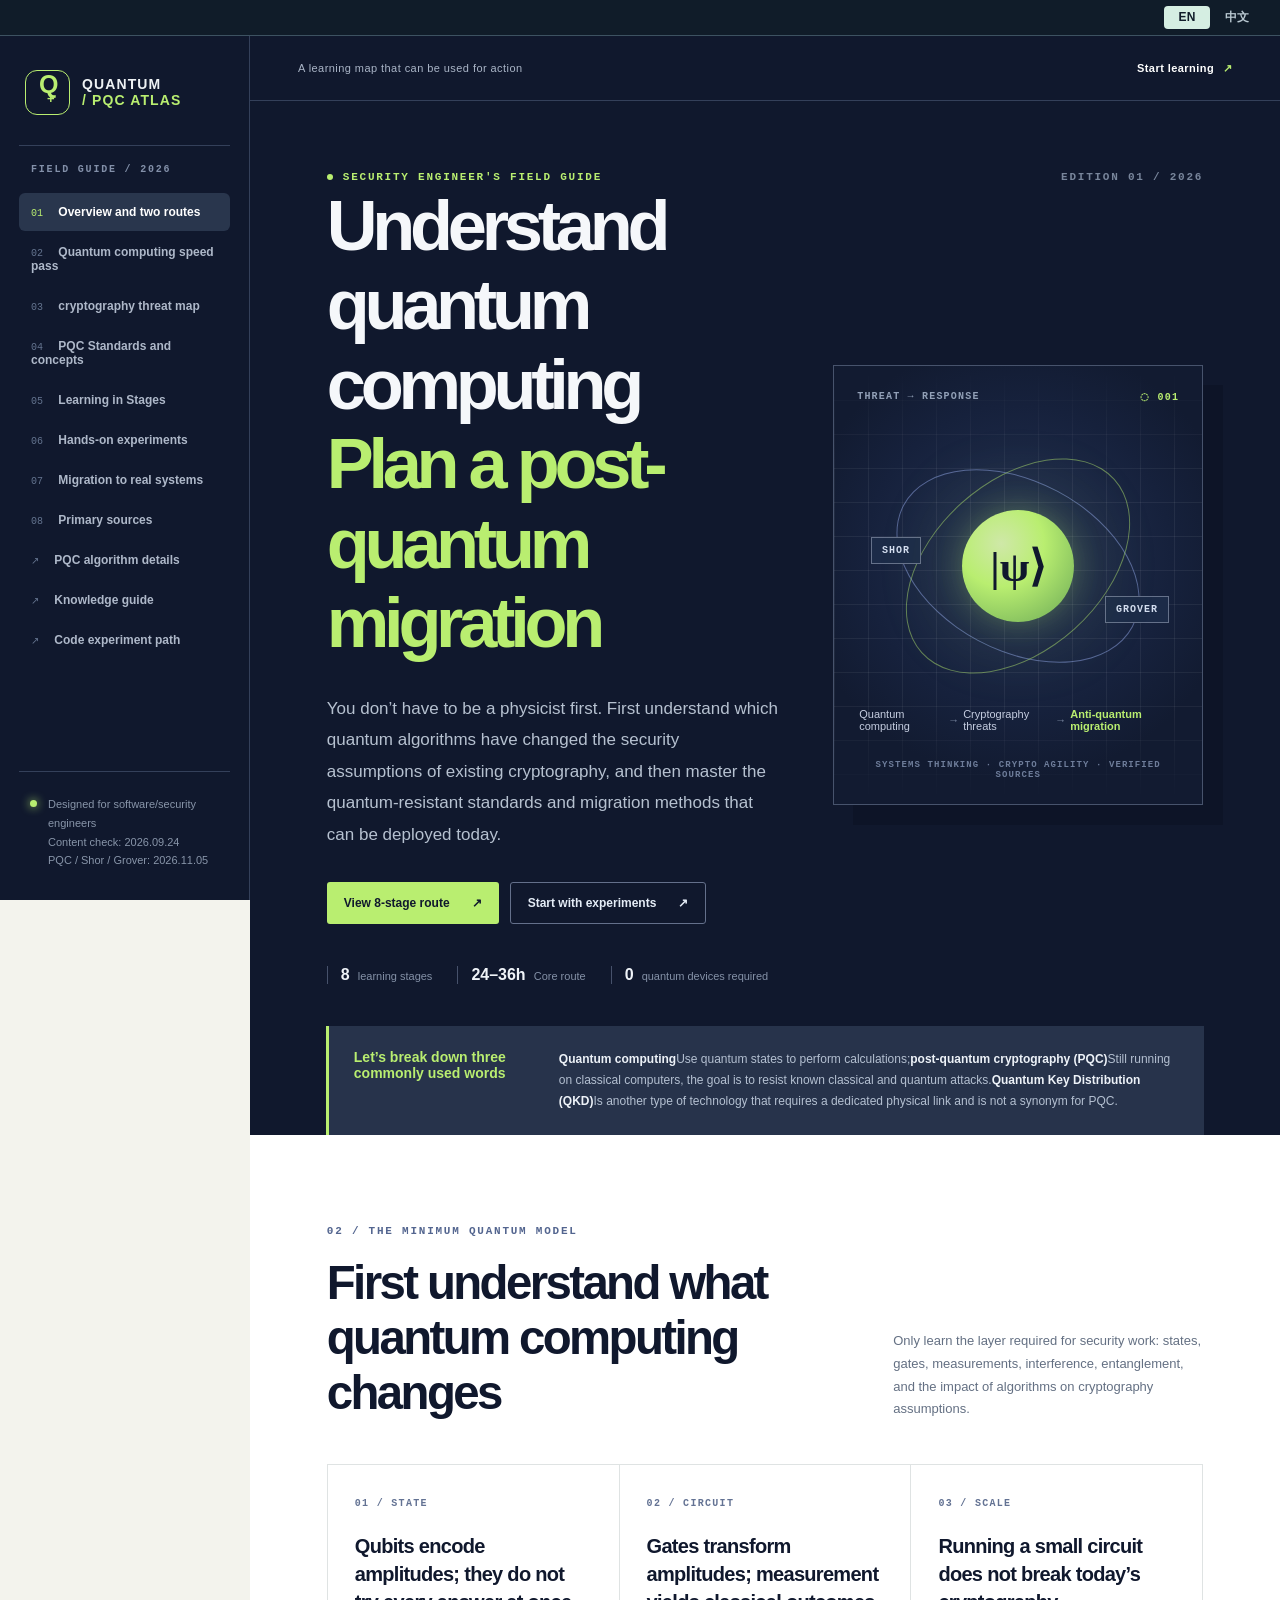
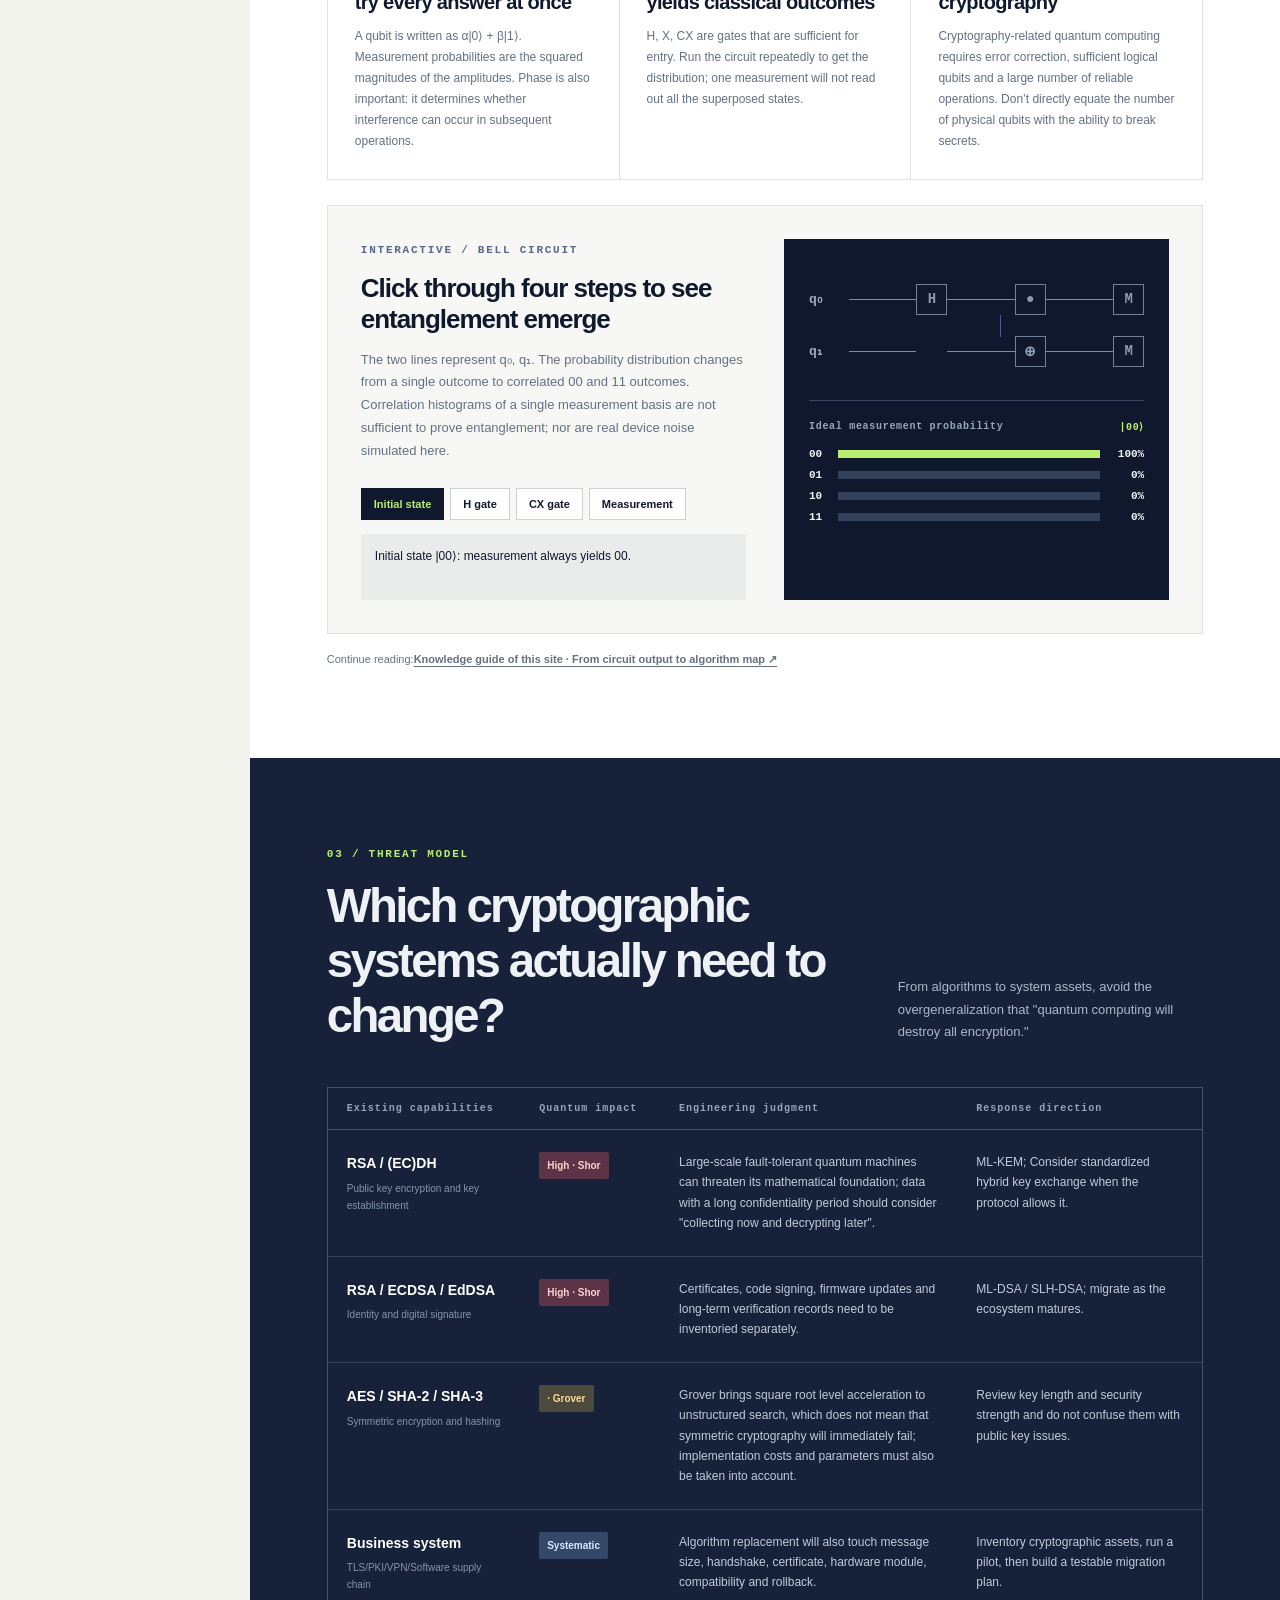
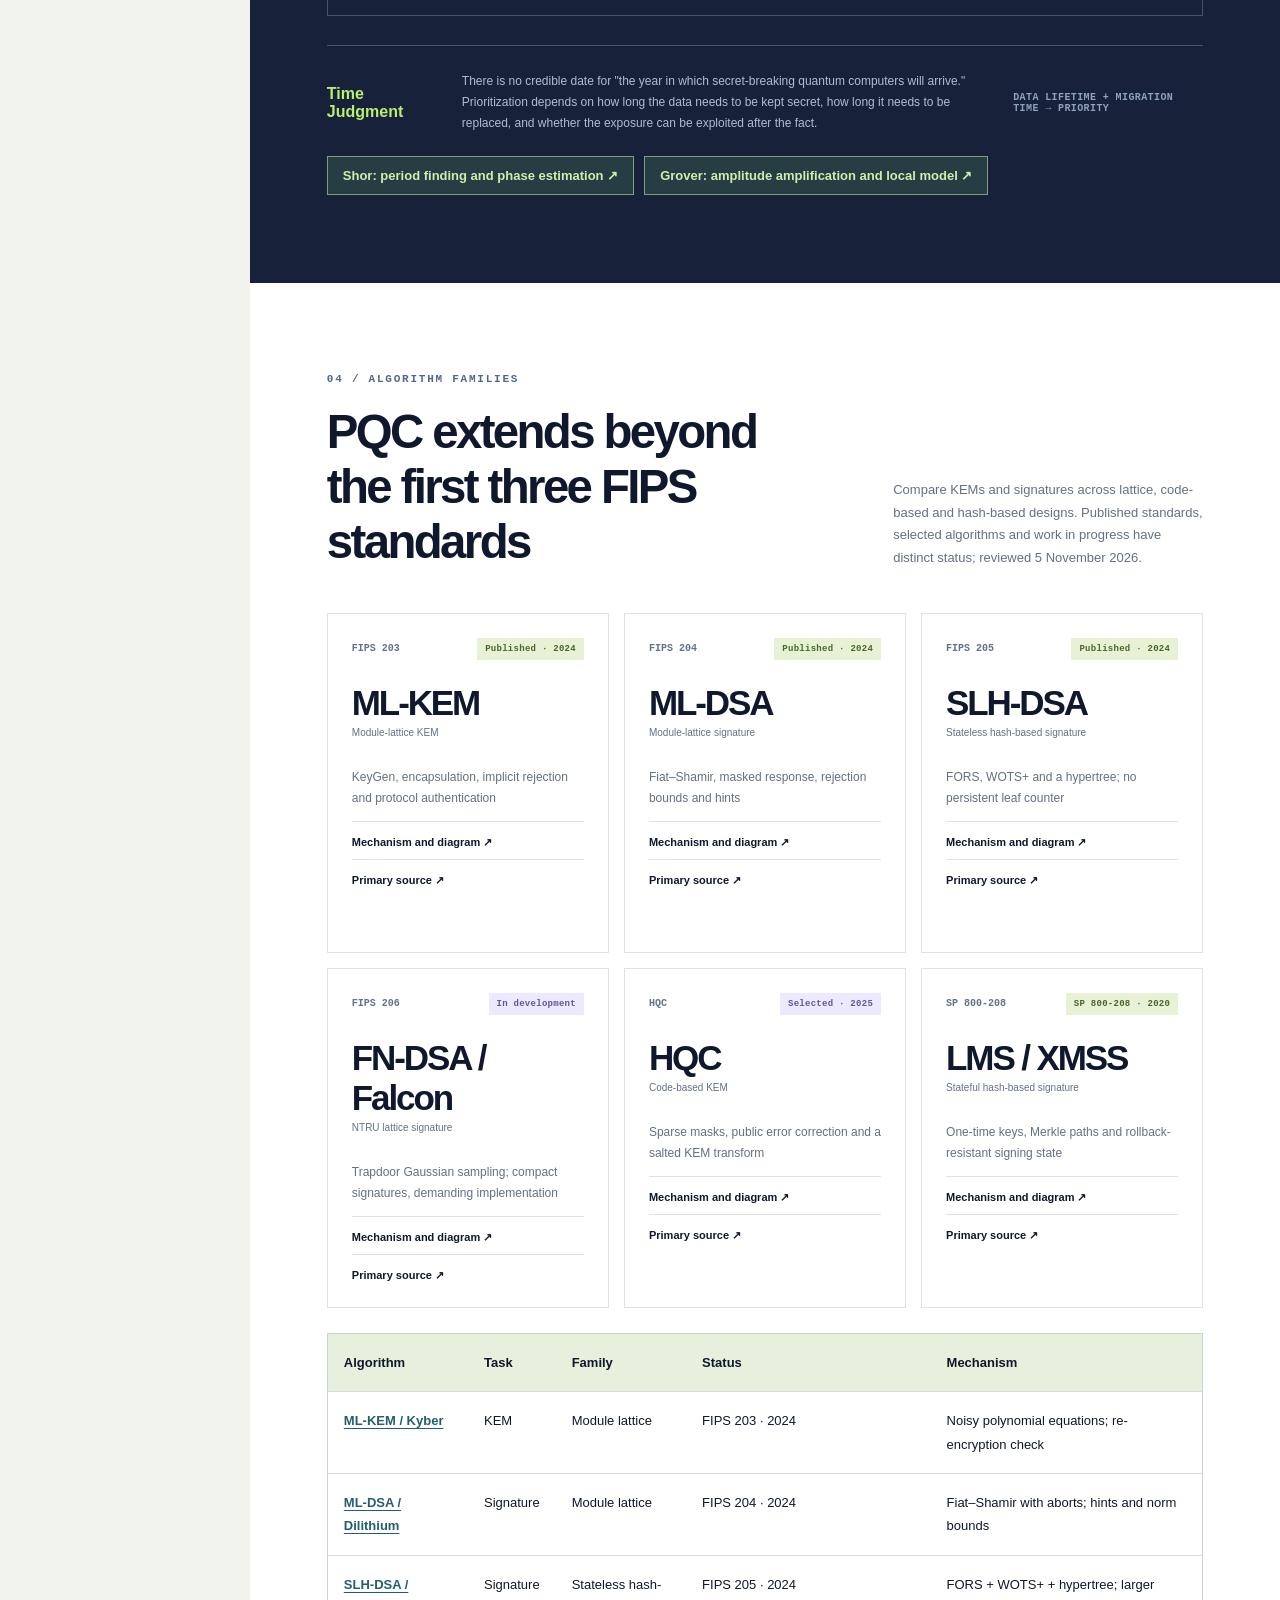
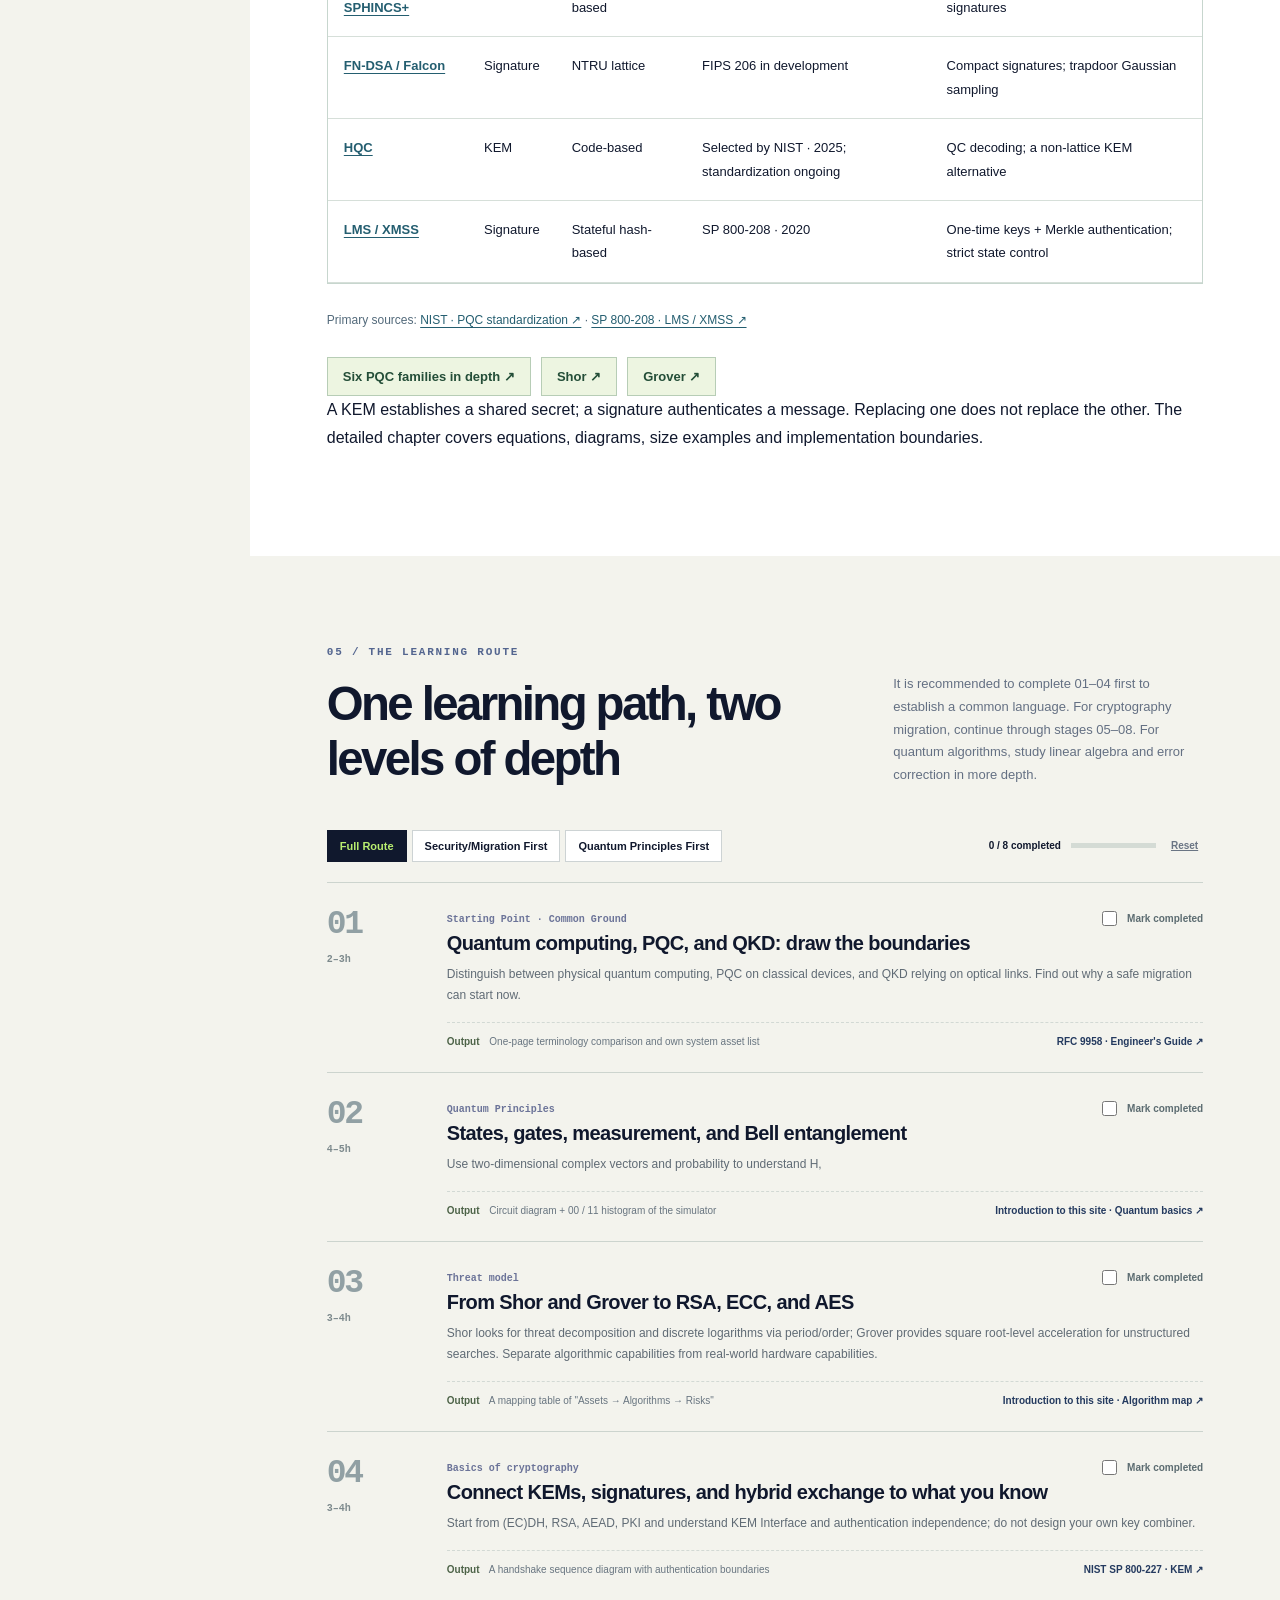
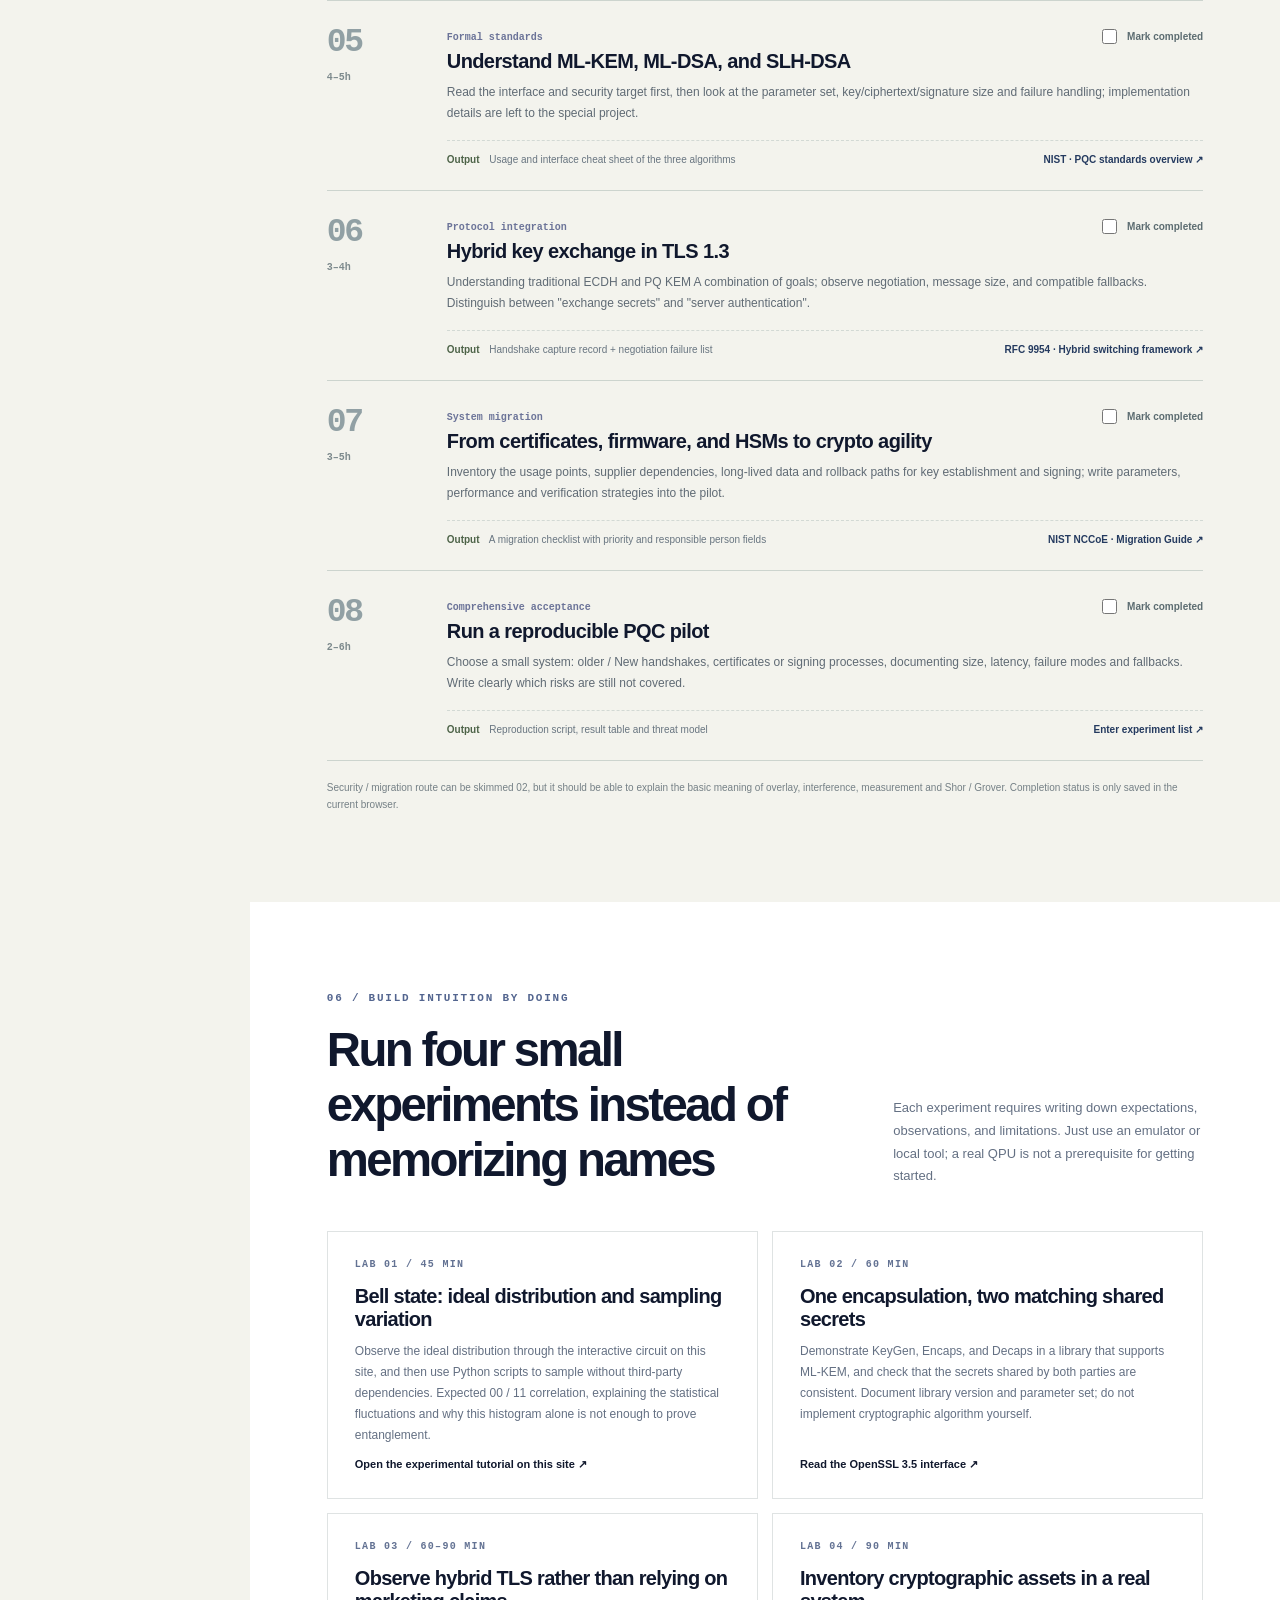
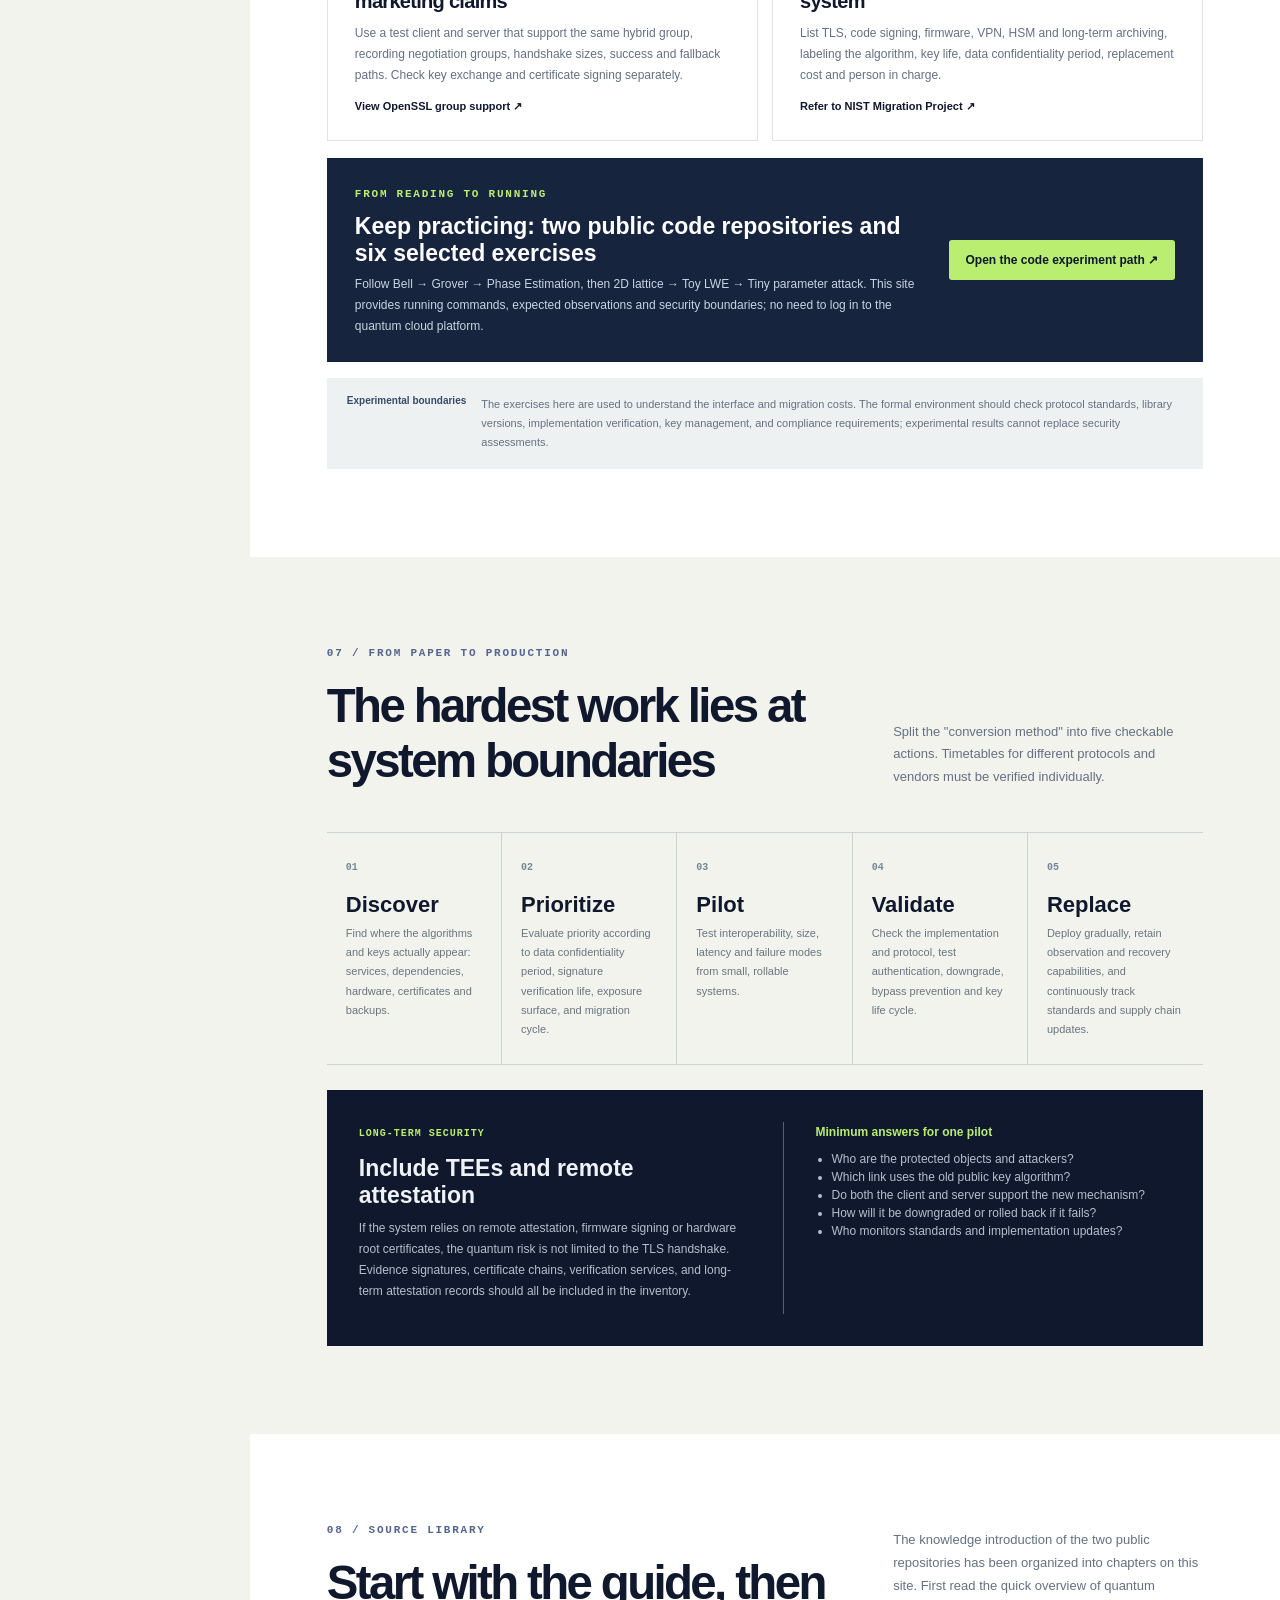
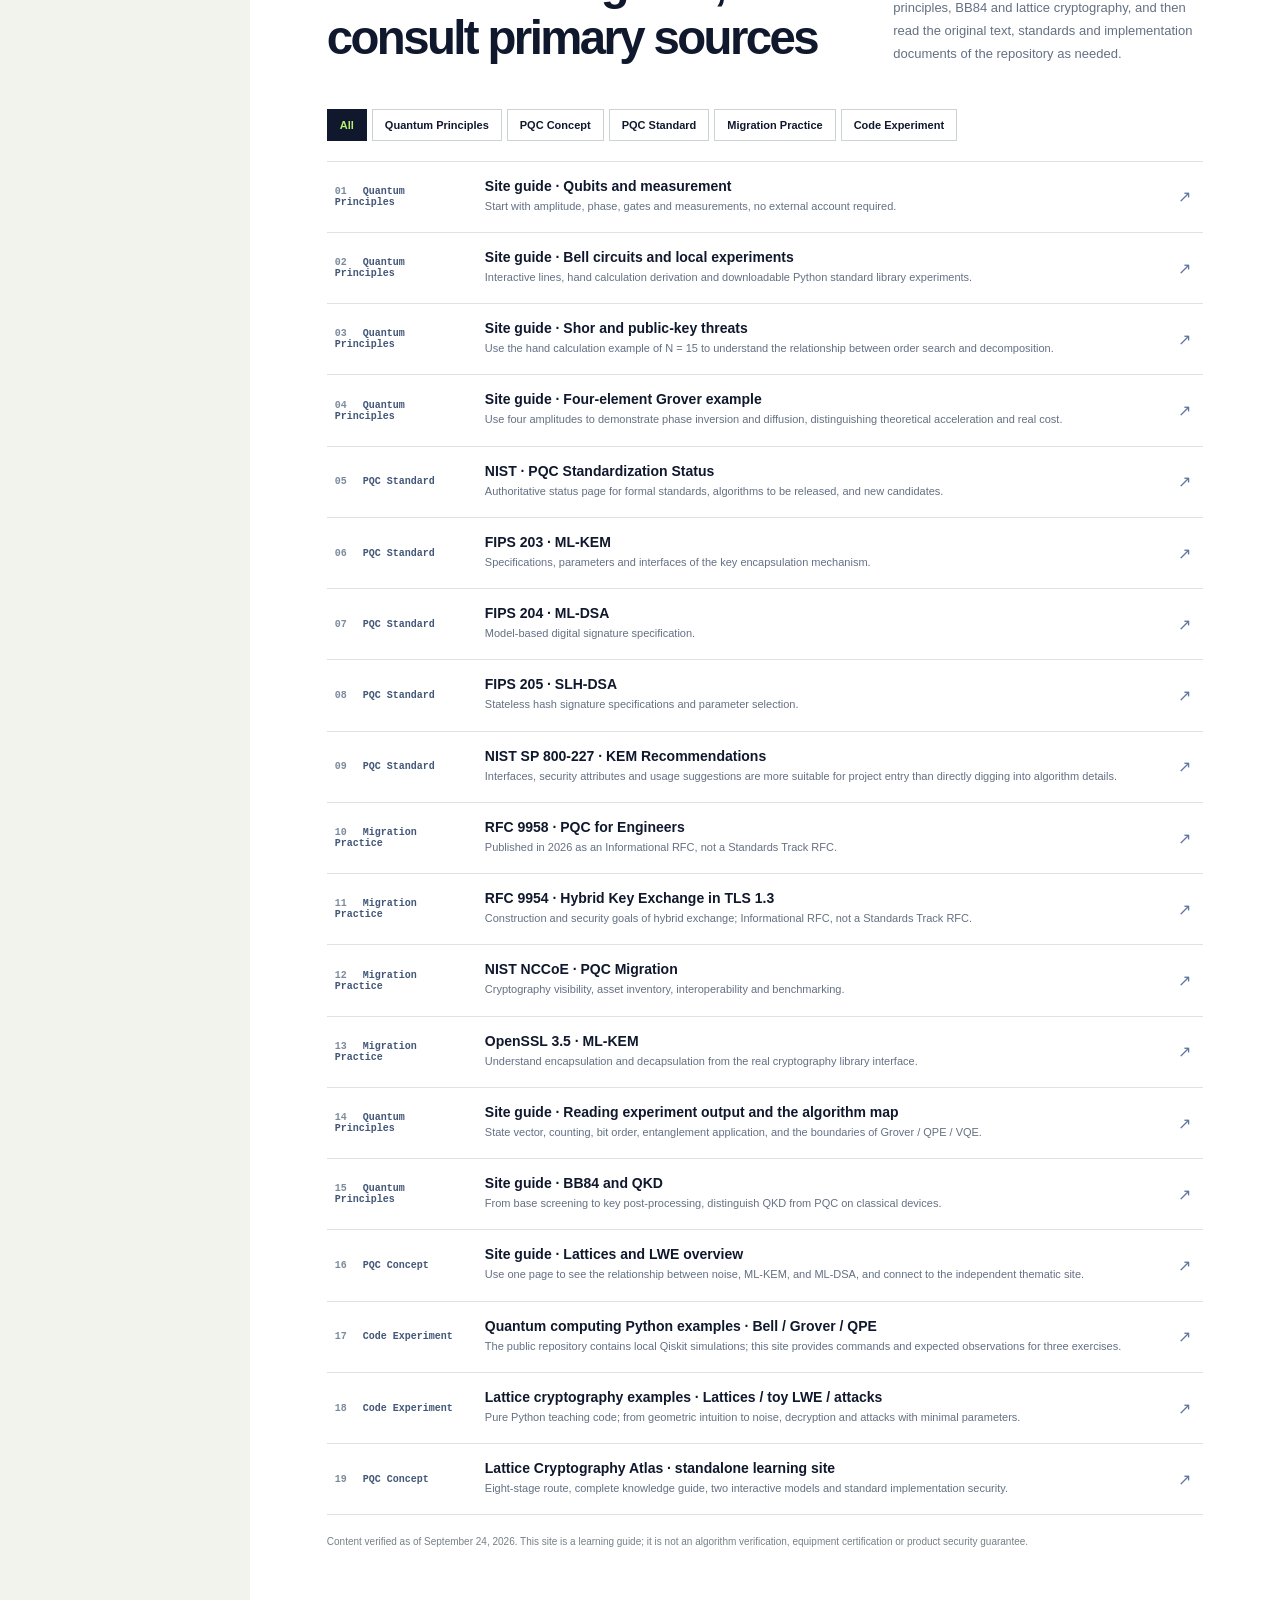
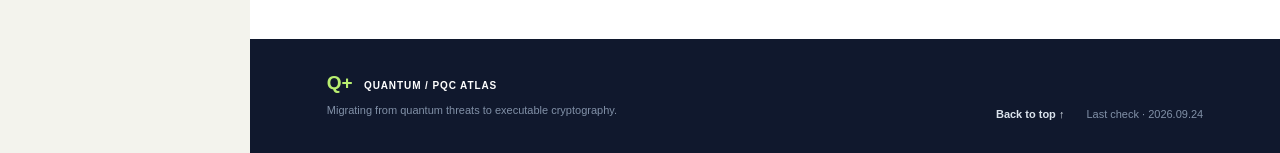
==== commit fb068dd0: "Explain six PQC families and expand Shor and Grover with diagrams and local models" ====
--- a/index.html
+++ b/index.html
@@ -10,7 +10,7 @@
 <link href="data:image/svg+xml,%3Csvg xmlns='http://www.w3.org/2000/svg' viewBox='0 0 40 40'%3E%3Crect width='40' height='40' rx='11' fill='%2310182d'/%3E%3Ccircle cx='20' cy='20' r='12' fill='none' stroke='%23b9ee70' stroke-width='2'/%3E%3Cpath d='M8 20h24M20 8v24' stroke='%23b9ee70' stroke-width='2'/%3E%3C/svg%3E" rel="icon"/>
 <link href="style.css" rel="stylesheet"/>
 <script defer="" src="app.js"></script>
-<script src="language.js"></script></head>
+<script src="language.js"></script><link rel="stylesheet" href="learning.css"/></head>
 <body><nav aria-label="Language selection" id="atlas-langbar"><a aria-current="page" data-atlas-lang="en" href="index.html">EN</a><a data-atlas-lang="zh" href="index.zh.html">中文</a></nav>
 <a class="skip" href="#main">Skip to text</a>
 <aside aria-label="Site Navigation" class="sidebar">
@@ -25,10 +25,11 @@
 <a href="#practice"><span>06</span> Hands-on experiments</a>
 <a href="#migration"><span>07</span> Migration to real systems</a>
 <a href="#library"><span>08</span> Primary sources</a>
+<a href="pqc-algorithms.html"><span>↗</span> PQC algorithm details</a>
 <a href="quantum-guide.html"><span>↗</span> Knowledge guide</a>
 <a href="code-labs.html"><span>↗</span> Code experiment path</a>
 </nav>
-<div class="side-foot"><span class="dot"></span><span>Designed for software/security engineers<br/>Content check: 2026.09.24</span></div>
+<div class="side-foot"><span class="dot"></span><span>Designed for software/security engineers<br/>Content check: 2026.09.24<br/>PQC / Shor / Grover: 2026.11.05</span></div>
 </aside>
 <div class="site-shell" id="top">
 <header class="topbar"><div class="mobile-brand">Q+ <span>QUANTUM / PQC ATLAS</span></div><span>A learning map that can be used for action</span><a href="#route">Start learning <span aria-hidden="true">↗</span></a></header>
@@ -48,12 +49,8 @@
 <section class="section-pad section-ink" id="impact"><div class="section-head"><div><span class="section-kicker">03 / THREAT MODEL</span><h2>Which cryptographic systems actually need to change?</h2></div><p>From algorithms to system assets, avoid the overgeneralization that "quantum computing will destroy all encryption."</p></div>
 <div class="impact-table-wrap"><table class="impact-table"><thead><tr><th>Existing capabilities</th><th>Quantum impact</th><th>Engineering judgment</th><th>Response direction</th></tr></thead><tbody><tr><td><strong>RSA / (EC)DH</strong><small>Public key encryption and key establishment</small></td><td><span class="risk high">High · Shor</span></td><td>Large-scale fault-tolerant quantum machines can threaten its mathematical foundation; data with a long confidentiality period should consider "collecting now and decrypting later".</td><td>ML-KEM; Consider standardized hybrid key exchange when the protocol allows it.</td></tr><tr><td><strong>RSA / ECDSA / EdDSA</strong><small>Identity and digital signature</small></td><td><span class="risk high">High · Shor</span></td><td>Certificates, code signing, firmware updates and long-term verification records need to be inventoried separately.</td><td>ML-DSA / SLH-DSA; migrate as the ecosystem matures.</td></tr><tr><td><strong>AES / SHA-2 / SHA-3</strong><small>Symmetric encryption and hashing</small></td><td><span class="risk medium">· Grover</span></td><td>Grover brings square root level acceleration to unstructured search, which does not mean that symmetric cryptography will immediately fail; implementation costs and parameters must also be taken into account.</td><td>Review key length and security strength and do not confuse them with public key issues.</td></tr><tr><td><strong>Business system</strong><small>TLS/PKI/VPN/Software supply chain</small></td><td><span class="risk system">Systematic</span></td><td>Algorithm replacement will also touch message size, handshake, certificate, hardware module, compatibility and rollback.</td><td>Inventory cryptographic assets, run a pilot, then build a testable migration plan.</td></tr></tbody></table></div>
 <div class="impact-note"><b>Time Judgment</b><p>There is no credible date for "the year in which secret-breaking quantum computers will arrive." Prioritization depends on how long the data needs to be kept secret, how long it needs to be replaced, and whether the exposure can be exploited after the fact.</p><span>DATA LIFETIME + MIGRATION TIME → PRIORITY</span></div>
-</section>
-<section class="section-pad section-white" id="standards"><div class="section-head"><div><span class="section-kicker">04 / STANDARD, NOT HYPE</span><h2>Use three published standards to map the PQC landscape</h2></div><p>Only write the approved specification as "can be implemented according to the standard". The selected algorithm and draft are listed separately to avoid taking the research status as a deployment conclusion.</p></div>
-<div class="standard-grid"><article class="standard-card"><div class="standard-top"><span>FIPS 203</span><span class="badge ratified">Released · 2024</span></div><h3>ML-KEM</h3><p class="standard-full">Module-Lattice-Based Key-Encapsulation Mechanism</p><p>KEM that establishes shared keys; not a "new AES" that directly encrypts business data of arbitrary length.</p><div class="standard-use">Highlights <b>KeyGen → Encaps → Decaps</b></div><a href="https://csrc.nist.gov/pubs/fips/203/final" rel="noopener noreferrer" target="_blank">Read the original text ↗</a></article><article class="standard-card"><div class="standard-top"><span>FIPS 204</span><span class="badge ratified">Released · 2024</span></div><h3>ML-DSA</h3><p class="standard-full">Module-Lattice-Based Digital Signature Algorithm</p><p>Digital signature track: understand the key, signature and verification interface, and pay attention to the impact of larger keys and signatures on the protocol.</p><div class="standard-use">Highlights <b>KeyGen → Sign → Verify</b></div><a href="https://csrc.nist.gov/pubs/fips/204/final" rel="noopener noreferrer" target="_blank">Read the original text ↗</a></article><article class="standard-card"><div class="standard-top"><span>FIPS 205</span><span class="badge ratified">Released · 2024</span></div><h3>SLH-DSA</h3><p class="standard-full">Stateless Hash-Based Digital Signature Algorithm</p><p>Hash-based signature route; different from the mathematical basis of ML-DSA, suitable for understanding algorithm diversity and trade-offs.</p><div class="standard-use">Highlights <b>Parameters · Signature size · Performance</b></div><a href="https://csrc.nist.gov/pubs/fips/205/final" rel="noopener noreferrer" target="_blank">Read the original text ↗</a></article></div>
-<div class="status-strip"><span class="badge work">Continue tracking</span><p><b>FN-DSA / FIPS 206</b> Still being developed;<b>HQC</b> Has been selected as an additional KEM by NIST, selection does not mean that the standard has been published. When deploying, the current official standards and specific protocol specifications shall prevail.</p><a href="https://csrc.nist.gov/Projects/Post-Quantum-Cryptography/Post_Quantum_Cryptography-Standardization" rel="noopener noreferrer" target="_blank">Check the standard status ↗</a></div>
-<div class="kem-panel"><div><span class="mini-label">THE CORE PRIMITIVE</span><h3>KEMs and signatures solve different problems</h3><p><b>KEM</b> Let the communicating parties establish a shared secret, and then usually use symmetric cryptography to protect the data.<b>Signature</b>Proves that the message comes from the corresponding private key holder and protects integrity. Simply replacing KEM does not automatically make authentication, certificates, and software signatures quantum-proof.</p></div><div class="kem-flow"><div><span>Sender</span><b>Encapsulation</b><small>Public Key → Ciphertext + Shared Secret</small></div><i>⇄</i><div><span>Receiver</span><b>Decapsulation</b><small>Private key + ciphertext → Shared secret</small></div></div></div>
-</section>
+<!-- ALGORITHM DETAIL SHORTCUTS --><div class="algorithm-quicklinks"><a href="quantum-guide.html#shor">Shor: period finding and phase estimation ↗</a><a href="quantum-guide.html#grover">Grover: amplitude amplification and local model ↗</a></div></section>
+<section class="section-pad section-white" id="standards"><div class="section-head"><div><span class="section-kicker">04 / ALGORITHM FAMILIES</span><h2>PQC extends beyond<br>the first three FIPS standards</h2></div><p>Compare KEMs and signatures across lattice, code-based and hash-based designs. Published standards, selected algorithms and work in progress have distinct status; reviewed 5 November 2026.</p></div><div class="standard-grid"><article class="standard-card"><div class="standard-top"><span>FIPS 203</span><span class="badge ratified">Published · 2024</span></div><h3>ML-KEM</h3><p class="standard-full">Module-lattice KEM</p><p>KeyGen, encapsulation, implicit rejection and protocol authentication</p><a href="pqc-algorithms.html#ml-kem">Mechanism and diagram ↗</a><a href="https://csrc.nist.gov/pubs/fips/203/final" target="_blank" rel="noopener noreferrer">Primary source ↗</a></article><article class="standard-card"><div class="standard-top"><span>FIPS 204</span><span class="badge ratified">Published · 2024</span></div><h3>ML-DSA</h3><p class="standard-full">Module-lattice signature</p><p>Fiat–Shamir, masked response, rejection bounds and hints</p><a href="pqc-algorithms.html#ml-dsa">Mechanism and diagram ↗</a><a href="https://csrc.nist.gov/pubs/fips/204/final" target="_blank" rel="noopener noreferrer">Primary source ↗</a></article><article class="standard-card"><div class="standard-top"><span>FIPS 205</span><span class="badge ratified">Published · 2024</span></div><h3>SLH-DSA</h3><p class="standard-full">Stateless hash-based signature</p><p>FORS, WOTS+ and a hypertree; no persistent leaf counter</p><a href="pqc-algorithms.html#slh-dsa">Mechanism and diagram ↗</a><a href="https://csrc.nist.gov/pubs/fips/205/final" target="_blank" rel="noopener noreferrer">Primary source ↗</a></article><article class="standard-card"><div class="standard-top"><span>FIPS 206</span><span class="badge work">In development</span></div><h3>FN-DSA / Falcon</h3><p class="standard-full">NTRU lattice signature</p><p>Trapdoor Gaussian sampling; compact signatures, demanding implementation</p><a href="pqc-algorithms.html#fn-dsa">Mechanism and diagram ↗</a><a href="https://csrc.nist.gov/presentations/2025/fips-206-fn-dsa-falcon" target="_blank" rel="noopener noreferrer">Primary source ↗</a></article><article class="standard-card"><div class="standard-top"><span>HQC</span><span class="badge work">Selected · 2025</span></div><h3>HQC</h3><p class="standard-full">Code-based KEM</p><p>Sparse masks, public error correction and a salted KEM transform</p><a href="pqc-algorithms.html#hqc">Mechanism and diagram ↗</a><a href="https://pqc-hqc.org/doc/hqc_specifications_2026_10_12.pdf" target="_blank" rel="noopener noreferrer">Primary source ↗</a></article><article class="standard-card"><div class="standard-top"><span>SP 800-208</span><span class="badge ratified">SP 800-208 · 2020</span></div><h3>LMS / XMSS</h3><p class="standard-full">Stateful hash-based signature</p><p>One-time keys, Merkle paths and rollback-resistant signing state</p><a href="pqc-algorithms.html#stateful">Mechanism and diagram ↗</a><a href="https://csrc.nist.gov/pubs/sp/800/208/final" target="_blank" rel="noopener noreferrer">Primary source ↗</a></article></div><div class="algorithm-standard-table"><div class="algorithm-table-wrap" tabindex="0"><table class="algorithm-table"><thead><tr><th scope="col">Algorithm</th><th scope="col">Task</th><th scope="col">Family</th><th scope="col">Status</th><th scope="col">Mechanism</th></tr></thead><tbody><tr><th scope="row"><a href="pqc-algorithms.html#ml-kem">ML-KEM / Kyber</a></th><td>KEM</td><td>Module lattice</td><td>FIPS 203 · 2024</td><td>Noisy polynomial equations; re-encryption check</td></tr><tr><th scope="row"><a href="pqc-algorithms.html#ml-dsa">ML-DSA / Dilithium</a></th><td>Signature</td><td>Module lattice</td><td>FIPS 204 · 2024</td><td>Fiat–Shamir with aborts; hints and norm bounds</td></tr><tr><th scope="row"><a href="pqc-algorithms.html#slh-dsa">SLH-DSA / SPHINCS+</a></th><td>Signature</td><td>Stateless hash-based</td><td>FIPS 205 · 2024</td><td>FORS + WOTS+ + hypertree; larger signatures</td></tr><tr><th scope="row"><a href="pqc-algorithms.html#fn-dsa">FN-DSA / Falcon</a></th><td>Signature</td><td>NTRU lattice</td><td>FIPS 206 in development</td><td>Compact signatures; trapdoor Gaussian sampling</td></tr><tr><th scope="row"><a href="pqc-algorithms.html#hqc">HQC</a></th><td>KEM</td><td>Code-based</td><td>Selected by NIST · 2025; standardization ongoing</td><td>QC decoding; a non-lattice KEM alternative</td></tr><tr><th scope="row"><a href="pqc-algorithms.html#stateful">LMS / XMSS</a></th><td>Signature</td><td>Stateful hash-based</td><td>SP 800-208 · 2020</td><td>One-time keys + Merkle authentication; strict state control</td></tr></tbody></table></div></div><p class="algorithm-references">Primary sources: <a href="https://csrc.nist.gov/projects/post-quantum-cryptography/post-quantum-cryptography-standardization" target="_blank" rel="noopener noreferrer">NIST · PQC standardization ↗</a> · <a href="https://csrc.nist.gov/pubs/sp/800/208/final" target="_blank" rel="noopener noreferrer">SP 800-208 · LMS / XMSS ↗</a></p><div class="algorithm-quicklinks"><a href="pqc-algorithms.html">Six PQC families in depth ↗</a><a href="quantum-guide.html#shor">Shor ↗</a><a href="quantum-guide.html#grover">Grover ↗</a></div><p>A KEM establishes a shared secret; a signature authenticates a message. Replacing one does not replace the other. The detailed chapter covers equations, diagrams, size examples and implementation boundaries.</p></section>
 <section class="section-pad section-paper" id="route"><div class="section-head"><div><span class="section-kicker">05 / THE LEARNING ROUTE</span><h2>One learning path, two levels of depth</h2></div><p>It is recommended to complete 01–04 first to establish a common language. For cryptography migration, continue through stages 05–08. For quantum algorithms, study linear algebra and error correction in more depth.</p></div>
 <div class="route-toolbar"><div aria-label="Learning route screening" class="track-tabs" role="group"><button class="track active" data-track="all" type="button">Full Route</button><button class="track" data-track="pqc" type="button">Security/Migration First</button><button class="track" data-track="quantum" type="button">Quantum Principles First</button></div><div class="progress-box"><span id="progress-text">0 / 8 Completed</span><div class="progress-rail"><i id="progress-bar"></i></div><button aria-label="Clear learning progress" id="reset-progress" type="button">Reset</button></div></div>
 <div class="stage-list">
--- a/learning.css
+++ b/learning.css
@@ -0,0 +1,6 @@
+/* Original diagrams, mathematical explanations and local teaching models. */
+.algorithm-section>p,.algorithm-section>h3,.algorithm-references{max-width:1050px}.algorithm-section>h3{font-size:24px;line-height:1.4;margin:30px 0 15px}.algorithm-section p{overflow-wrap:anywhere}.algorithm-section .guide-heading h2{max-width:1120px}.learning-figure{max-width:1120px;margin:28px 0;background:#fbfcf8;border:1px solid #c7d6ce;border-radius:8px;padding:25px}.learning-figure .figure-tag{font:700 10px/1.5 ui-monospace,monospace;letter-spacing:.12em;color:#376b76}.learning-figure h3{font-size:21px;line-height:1.5;margin:8px 0 22px;letter-spacing:-.02em}.learning-figure figcaption{font-size:12px;line-height:1.8;color:#556777;margin:18px 0 0;padding-top:15px;border-top:1px solid #d5dfd9}.learning-flow{display:grid;grid-template-columns:repeat(3,minmax(0,1fr));gap:24px;margin:15px 0}.learning-node{min-width:0;background:#edf2f6;border:1px solid #a9bec9;padding:19px 16px;border-radius:6px;position:relative;overflow-wrap:anywhere}.learning-node strong,.learning-node span{display:block}.learning-node strong{font-size:15px;line-height:1.5}.learning-node span{font-size:12px;line-height:1.8;color:#435c68;margin-top:9px}.learning-node.accent{background:#e6f0da;border-color:#97b883}.learning-node.caution{background:#fff0dd;border-color:#d5b27f}.learning-flow>.learning-node:not(:last-child):after{content:'→';position:absolute;right:-20px;top:calc(50% - 12px);font-size:18px;color:#376b76}.learning-split{display:grid;grid-template-columns:1fr 1.4fr;gap:20px}.learning-split .learning-flow{grid-template-columns:1fr;gap:12px}.learning-split .learning-flow .learning-node:after{display:none}.learning-branches{display:grid;gap:12px;margin-top:15px}.algorithm-math{max-width:1120px;background:#e8eee2;border:1px solid #d1dcc9;padding:22px;margin:22px 0;overflow-x:auto}.algorithm-math code{display:block;white-space:pre-wrap;overflow-wrap:anywhere;font:14px/1.95 ui-monospace,SFMono-Regular,monospace}.algorithm-table-wrap{max-width:1120px;overflow-x:auto;border:1px solid #c7d6ce;margin:22px 0}.algorithm-table{border-collapse:collapse;width:100%;min-width:700px;background:#fff}.algorithm-table th,.algorithm-table td{padding:17px 16px;border-bottom:1px solid #d6dfd9;text-align:left;vertical-align:top;font-size:13px;line-height:1.8}.algorithm-table thead th{background:#e7efdd}.algorithm-table th{font-weight:700}.algorithm-table a{color:#245e70;text-underline-offset:3px}.algorithm-references{font-size:12px!important;line-height:1.9!important;color:#536a7b!important;margin:25px 0}.algorithm-references a{color:#245e70;text-underline-offset:3px}.diagram-scroll{max-width:100%;overflow-x:auto}.wide-diagram{display:block;width:100%;min-width:700px;height:auto;font-family:inherit;color:#1c3344}.svg-small{font-size:14px;fill:#435c68}.svg-node rect{fill:#edf2f6;stroke:#a9bec9}.svg-node text{fill:#193547;font-size:15px;font-weight:600}.svg-node.accent rect{fill:#e6f0da;stroke:#97b883}.svg-node.caution rect{fill:#fff0dd;stroke:#d5b27f}.tree-lines path,.circuit-wire,.circuit-control{fill:none;stroke:#5c8590;stroke-width:2}.algorithm-demo{max-width:1120px;border:1px solid #b8cdbc;border-radius:8px;background:#fff;padding:27px;margin:28px 0}.algorithm-demo h3{font-size:22px;line-height:1.5;margin-bottom:14px}.algorithm-demo>p{font-size:14px;color:#465b6b;line-height:1.8}.demo-controls{display:flex;align-items:center;flex-wrap:wrap;gap:12px;font-size:13px;margin:18px 0}.demo-controls select{border:1px solid #a9bec9;background:#fff;border-radius:3px;padding:7px 10px;font:inherit}.demo-controls input[type=range]{accent-color:#346f56;min-width:140px;max-width:220px}.demo-controls button,.demo-buttons button{padding:10px 14px;border:1px solid #7d9b8a;background:#f3f7ed;border-radius:4px;color:#214c3a;font:inherit;font-size:12px;line-height:1.4;font-weight:700;cursor:pointer}.demo-buttons{display:flex;flex-wrap:wrap;gap:9px;margin:18px 0}.demo-buttons button[aria-pressed=true]{background:#264a40;color:#fff}.oracle-toggle{display:flex;align-items:flex-start;gap:9px;font-size:13px;line-height:1.7;margin:16px 0}.oracle-toggle input{margin-top:5px;accent-color:#346f56}.grover-stats,#shor-result{display:block;padding:16px;background:#edf3e7;font-size:14px;line-height:1.9;color:#274b3a;overflow-wrap:anywhere}.amplitude-table{overflow-x:auto;margin:18px 0}.amplitude-table table{width:100%;min-width:440px;border-collapse:collapse;font-size:13px}.amplitude-table th,.amplitude-table td{text-align:left;border-bottom:1px solid #d6dfd9;padding:12px 10px;line-height:1.7}.phase-peaks{display:grid;grid-template-columns:repeat(4,minmax(0,1fr));align-items:end;gap:10px;border-bottom:1px solid #a9bec9;padding:20px 0 10px;text-align:center}.phase-peaks>div{display:flex;align-items:center;flex-direction:column;gap:7px}.peak-bar{display:block;width:clamp(24px,5vw,60px);background:#79a163;border-radius:4px 4px 0 0}.phase-peaks b{font-size:13px}.phase-peaks small{font-size:11px;color:#556777}.demo-note{font-size:12px!important}.algorithm-quicklinks{display:flex;flex-wrap:wrap;gap:10px;margin-top:22px}.algorithm-quicklinks a{border:1px solid #b7cdb6;background:#edf5e1;padding:11px 15px;text-decoration:none;color:#244e38;font-size:13px;font-weight:700}.section-ink .algorithm-quicklinks a{background:#263d43;color:#d1edae;border-color:#819c80}.algorithm-standard-table{margin-top:25px}.algorithm-standard-table .algorithm-table{min-width:780px}.learning-figure a:focus-visible,.algorithm-demo select:focus-visible,.diagram-scroll:focus-visible,.algorithm-table-wrap:focus-visible{outline:3px solid #6b55ff;outline-offset:3px}.standard-card a+a{margin-top:10px}.guide-topbar{gap:18px}.guide-topbar>a:last-child{text-align:right}.algorithm-page .guide-hero h1{font-size:clamp(43px,6vw,80px)}
+@media(max-width:700px){.learning-figure{padding:18px 14px}.learning-figure h3{font-size:19px}.learning-flow,.learning-split{grid-template-columns:1fr}.learning-flow{gap:26px}.learning-flow>.learning-node:not(:last-child):after{content:'↓';right:calc(50% - 7px);top:auto;bottom:-25px}.learning-node{padding:17px 14px}.algorithm-demo{padding:19px 15px}.algorithm-demo h3{font-size:20px}.algorithm-section>h3{font-size:22px}.algorithm-math{padding:16px}.algorithm-math code{font-size:12px}.algorithm-table th,.algorithm-table td{padding:13px 12px}.demo-controls{gap:10px}.demo-controls input[type=range]{max-width:160px}.guide-topbar{height:auto;min-height:64px;padding-top:12px;padding-bottom:12px;flex-wrap:wrap}.guide-jumps a{overflow-wrap:anywhere}.learning-figure .diagram-scroll:before{content:'↔';display:block;font-size:13px;color:#556777;margin-bottom:10px}}
+@media(prefers-reduced-motion:reduce){html{scroll-behavior:auto}}
+
+@media(max-width:700px){html[lang="en"] .diagram-scroll:before{content:"↔ Scroll diagram horizontally"}html[lang="zh-CN"] .diagram-scroll:before{content:"↔ 图表可左右滚动"}}
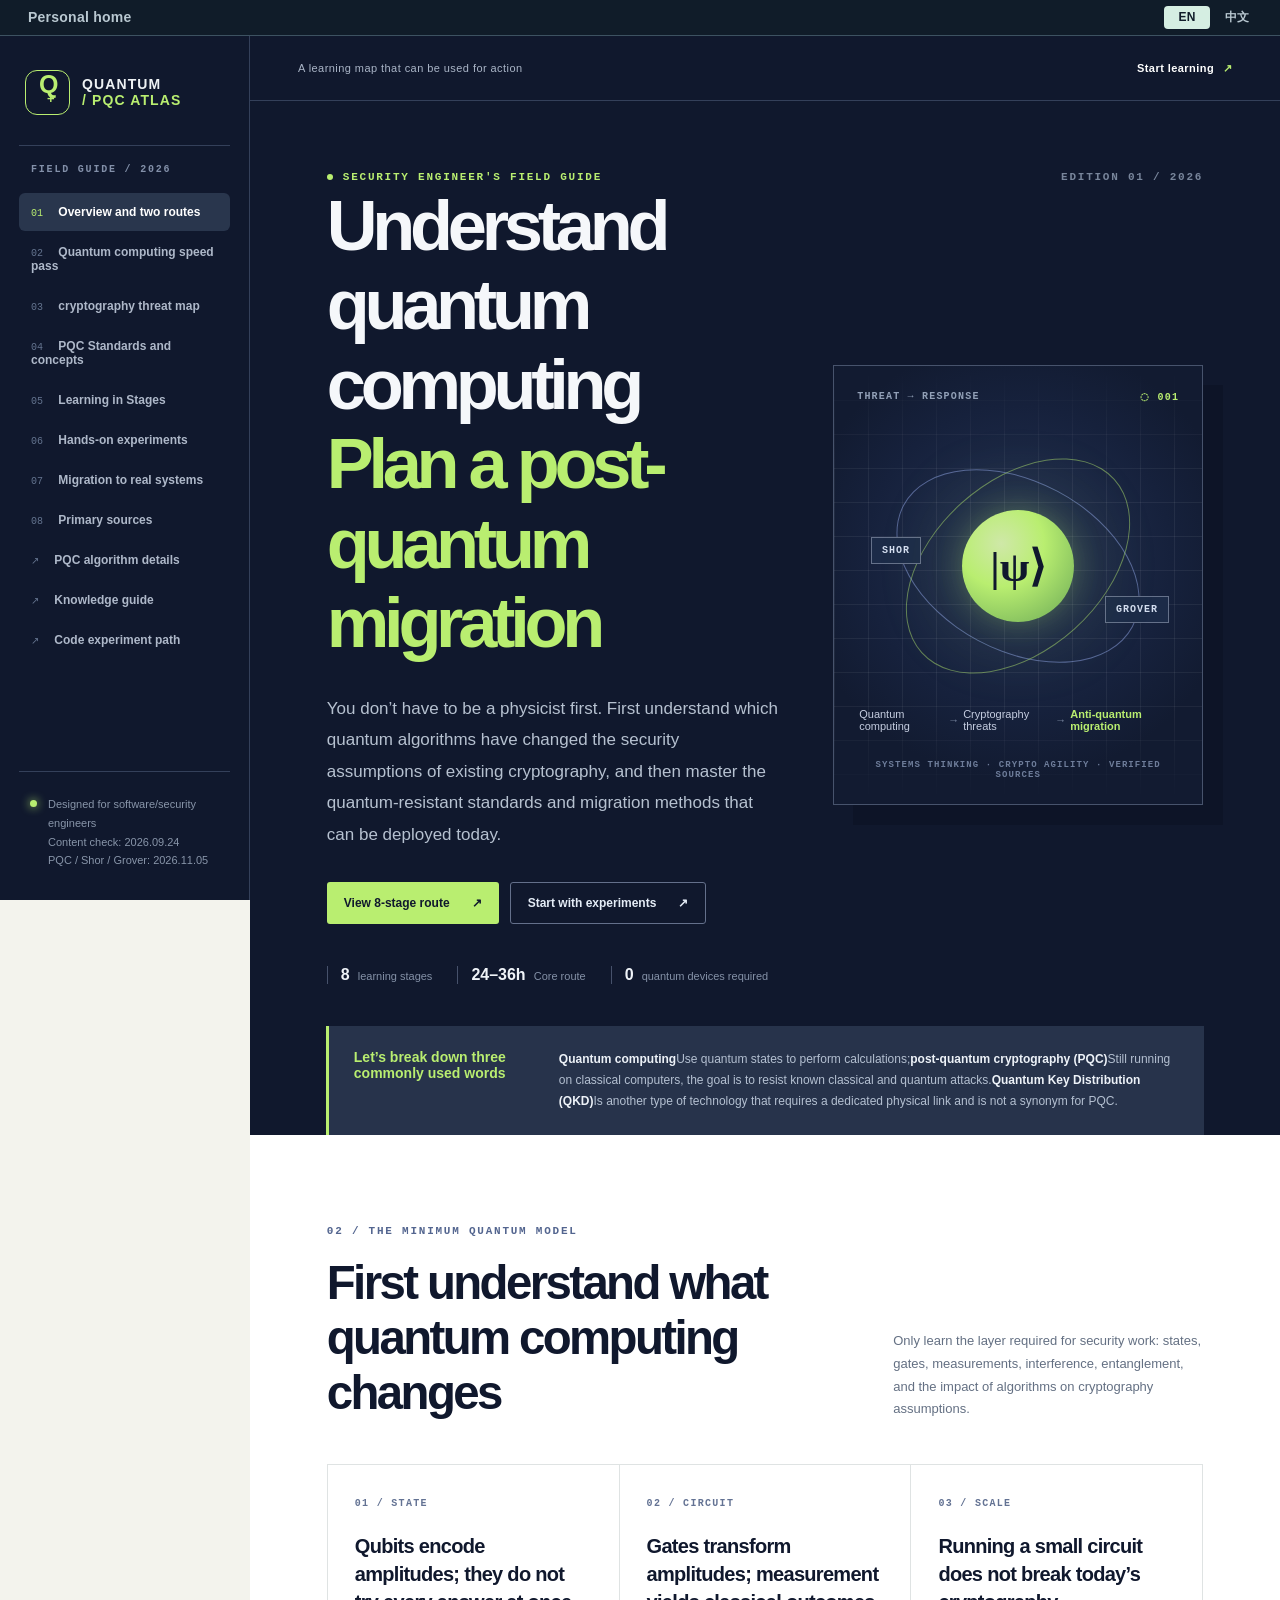
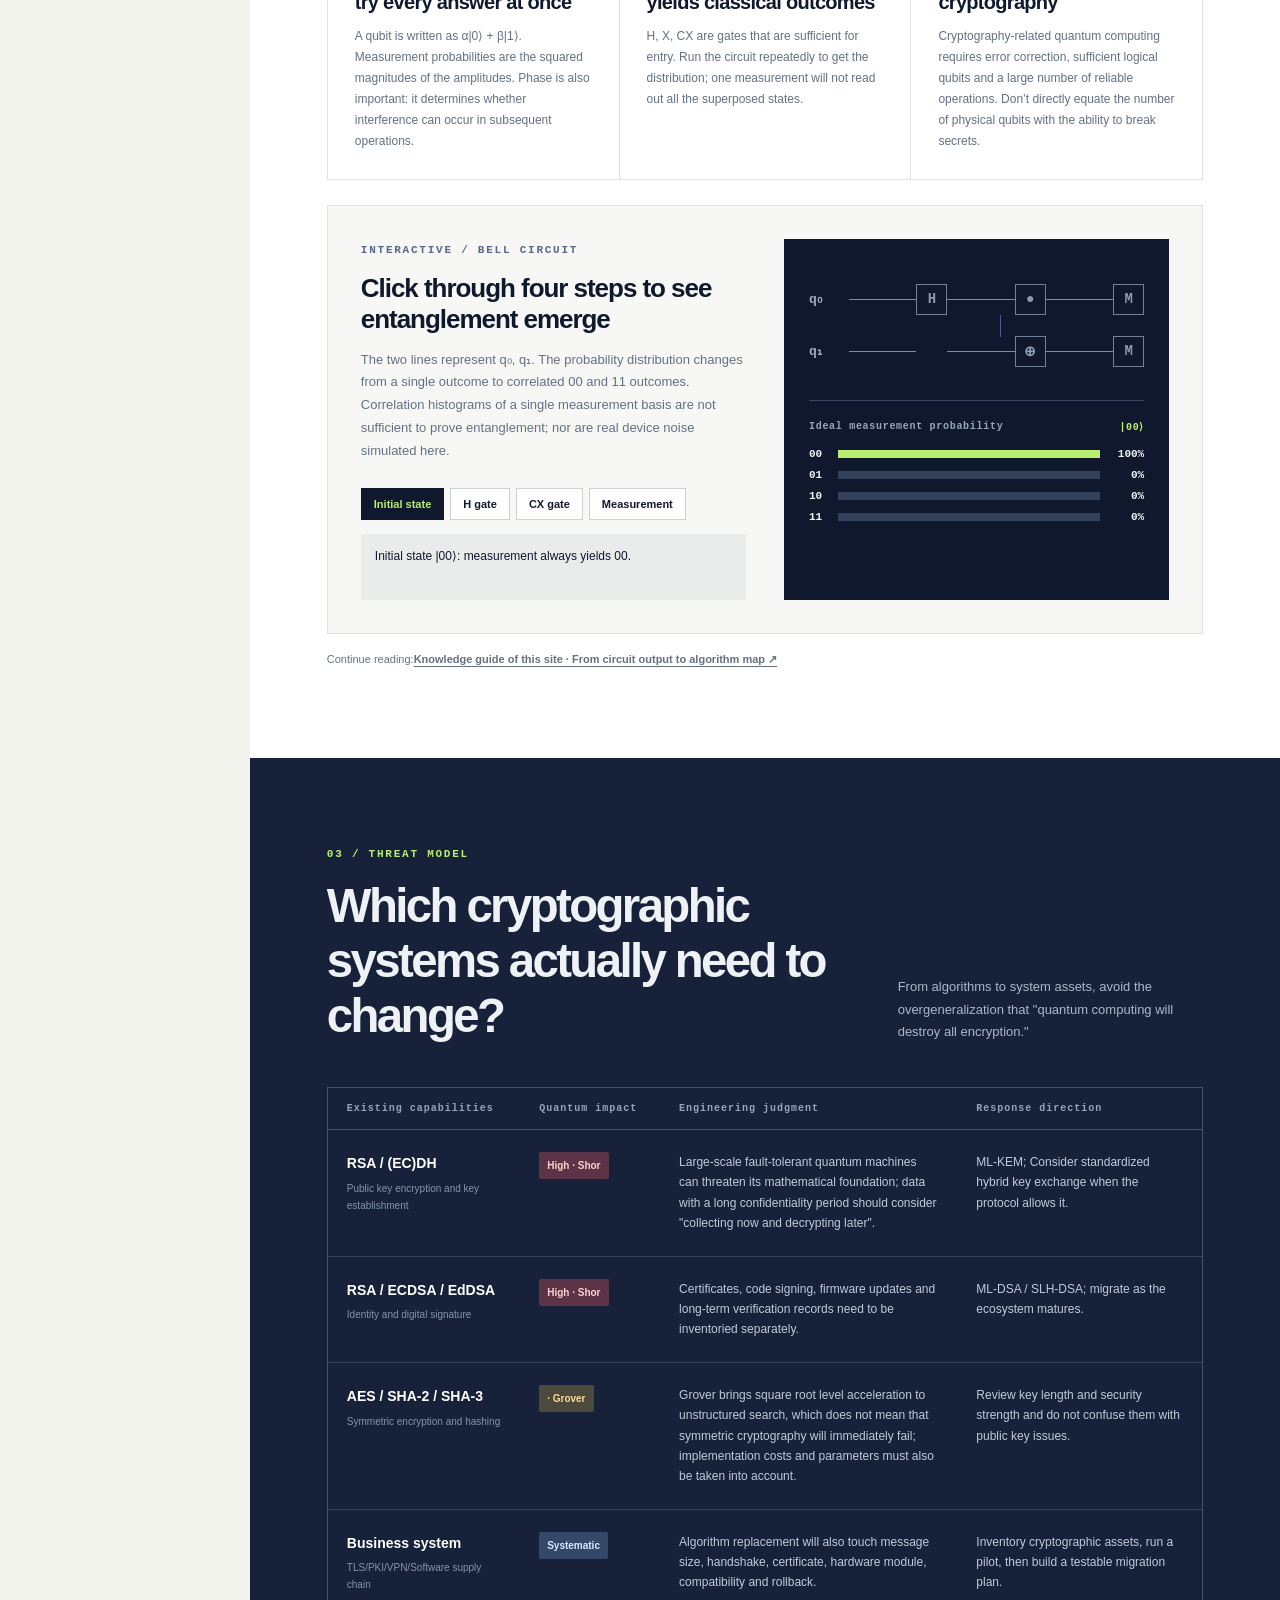
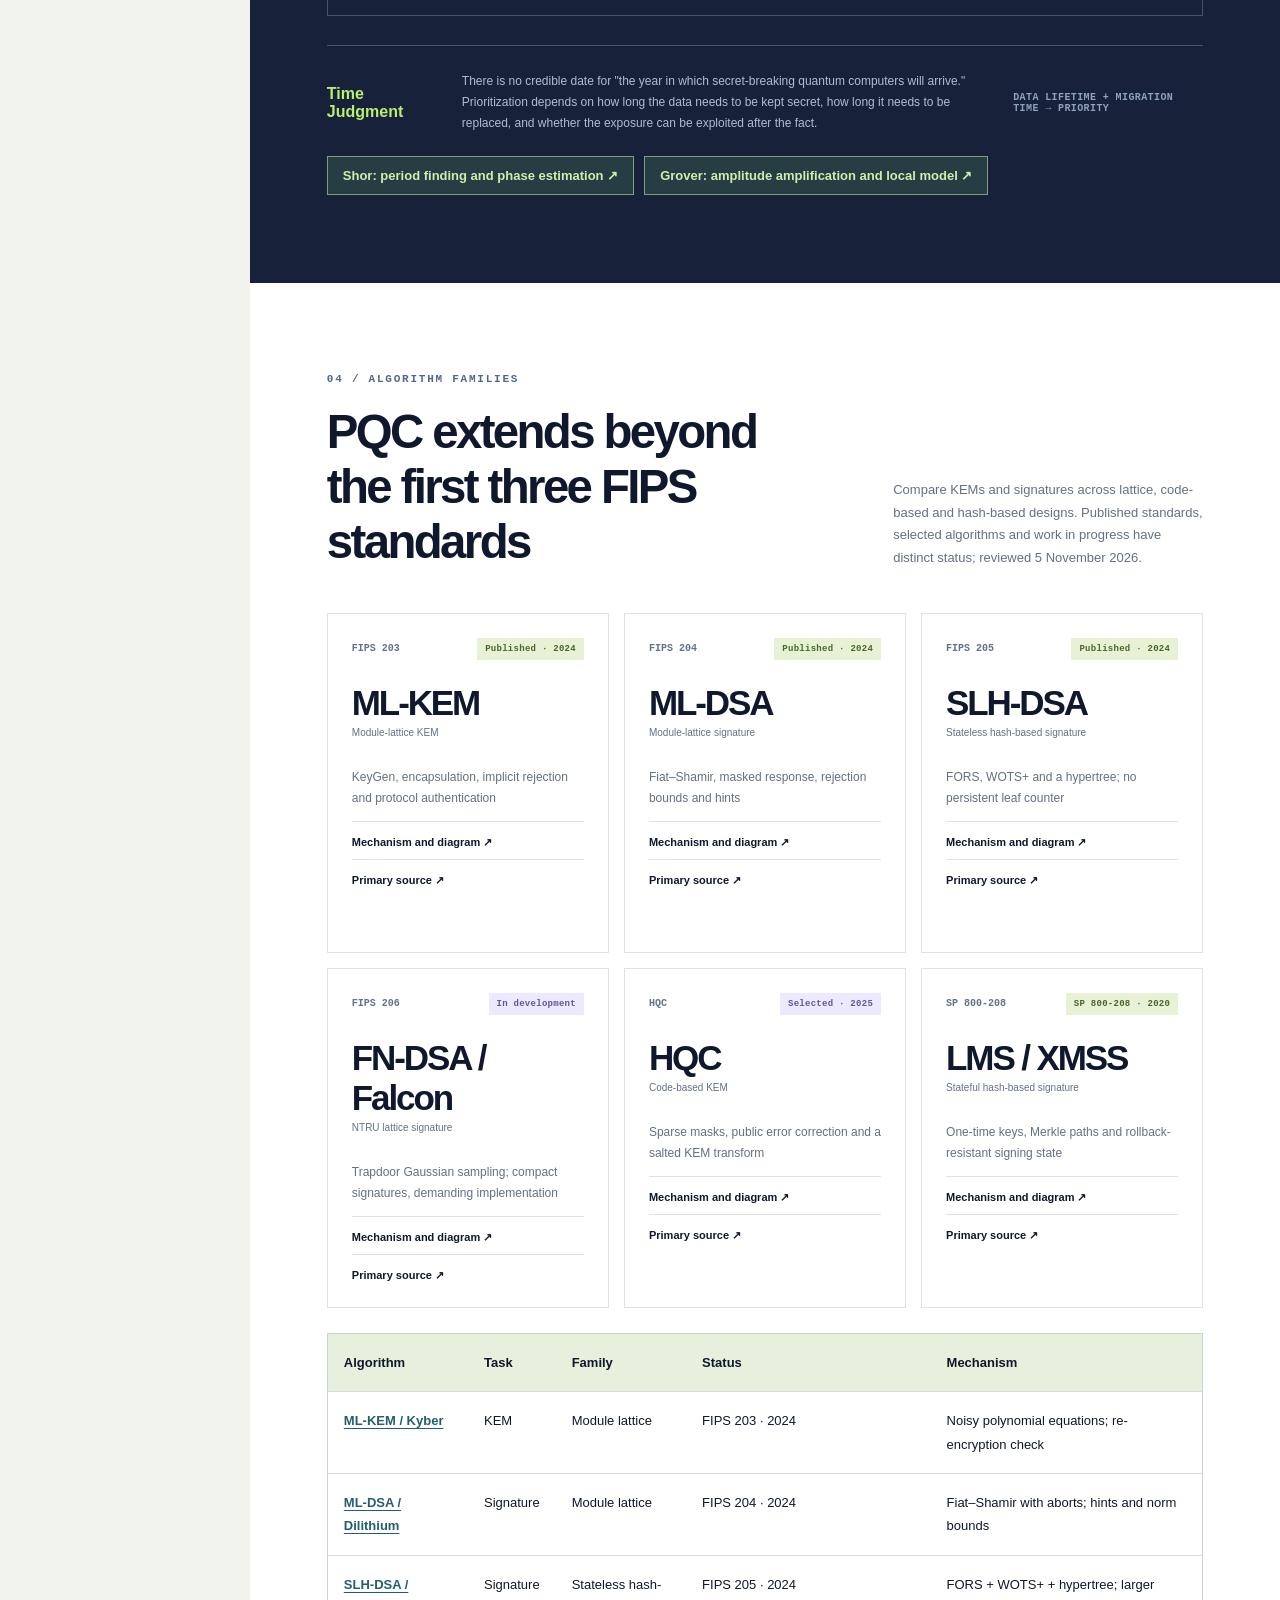
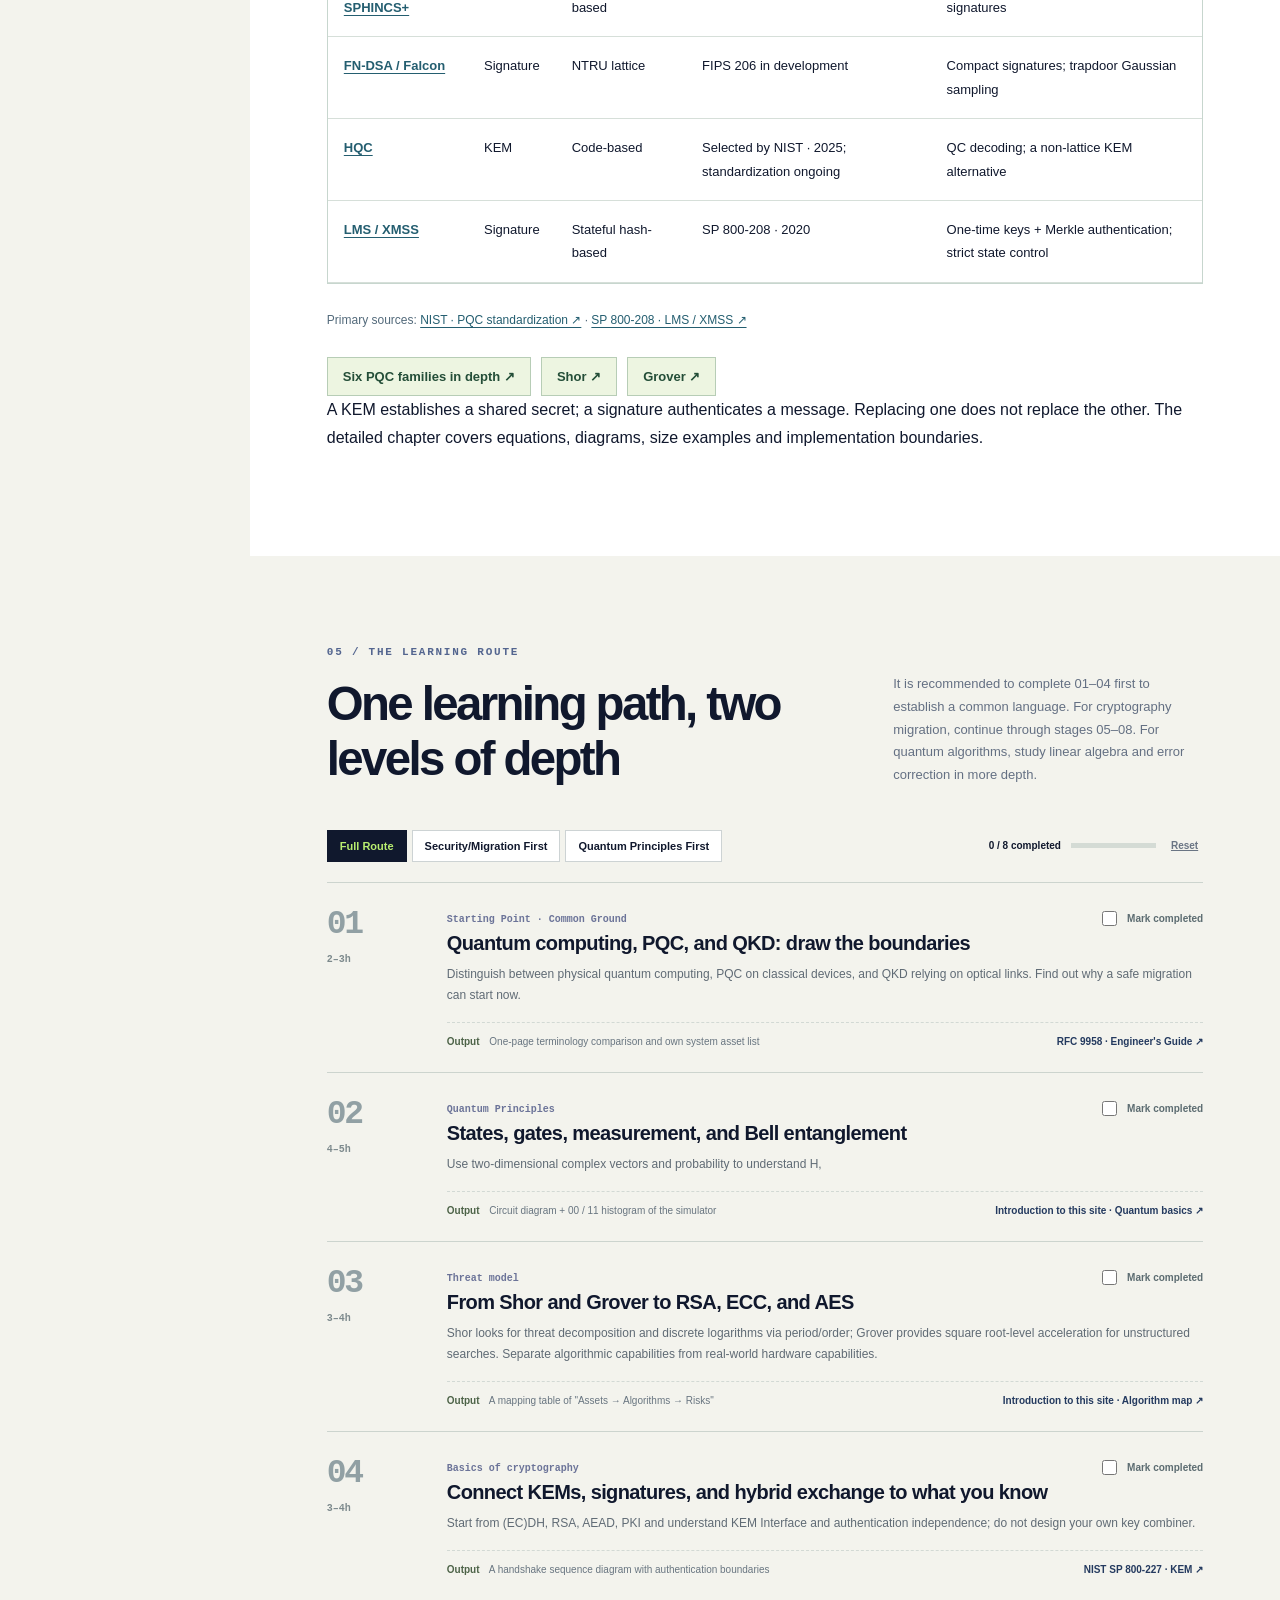
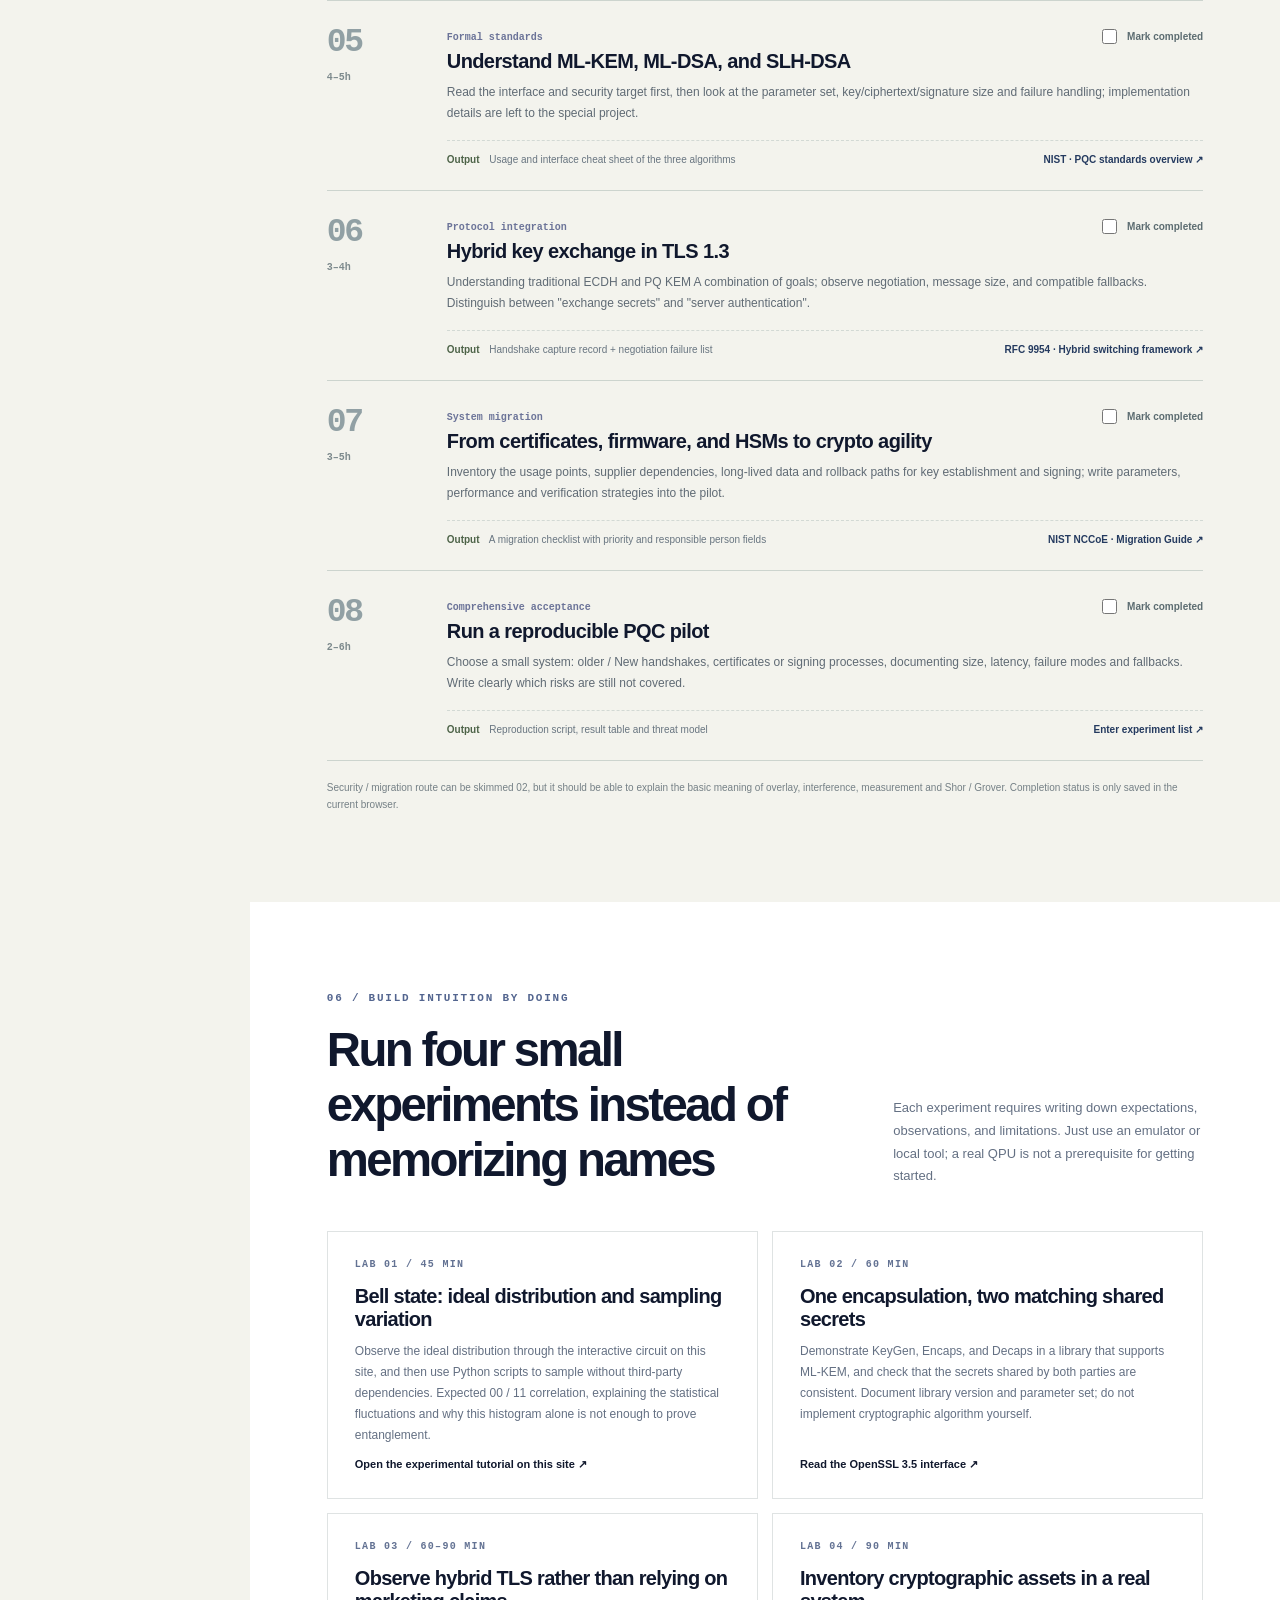
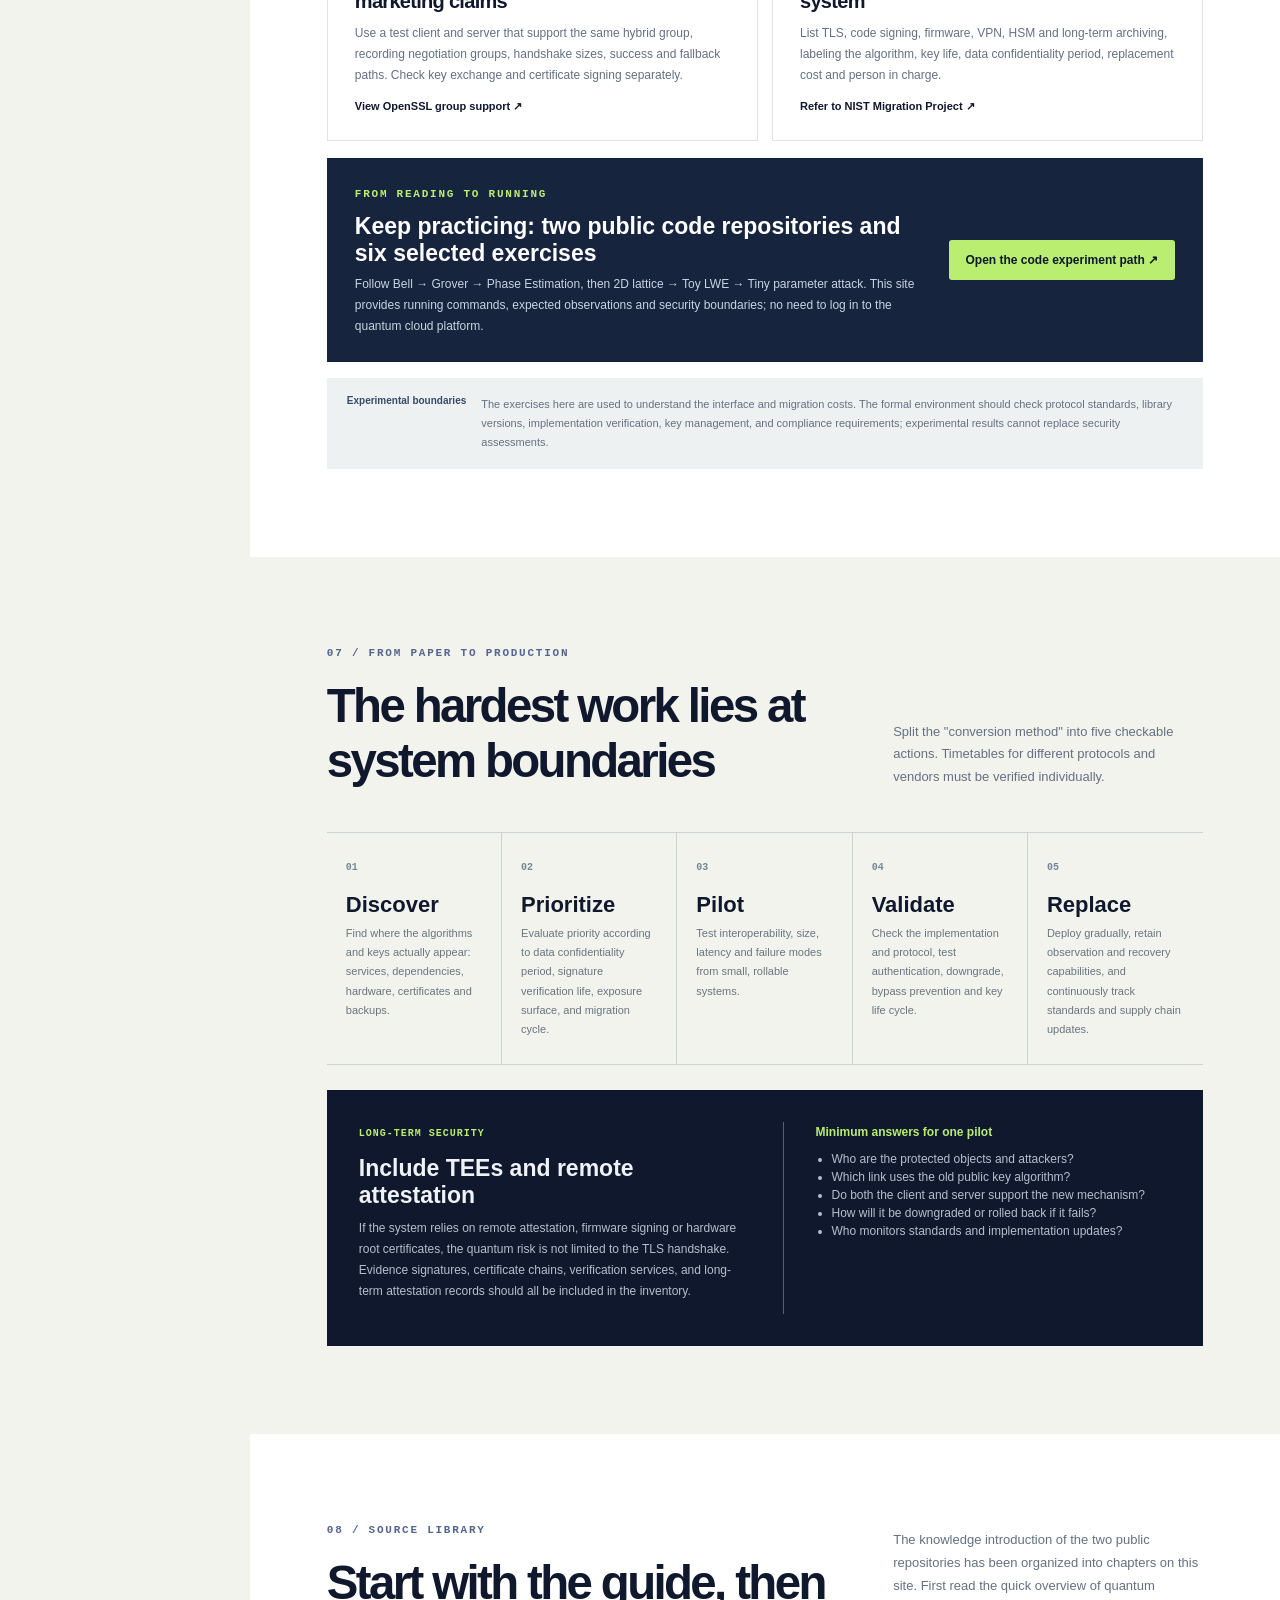
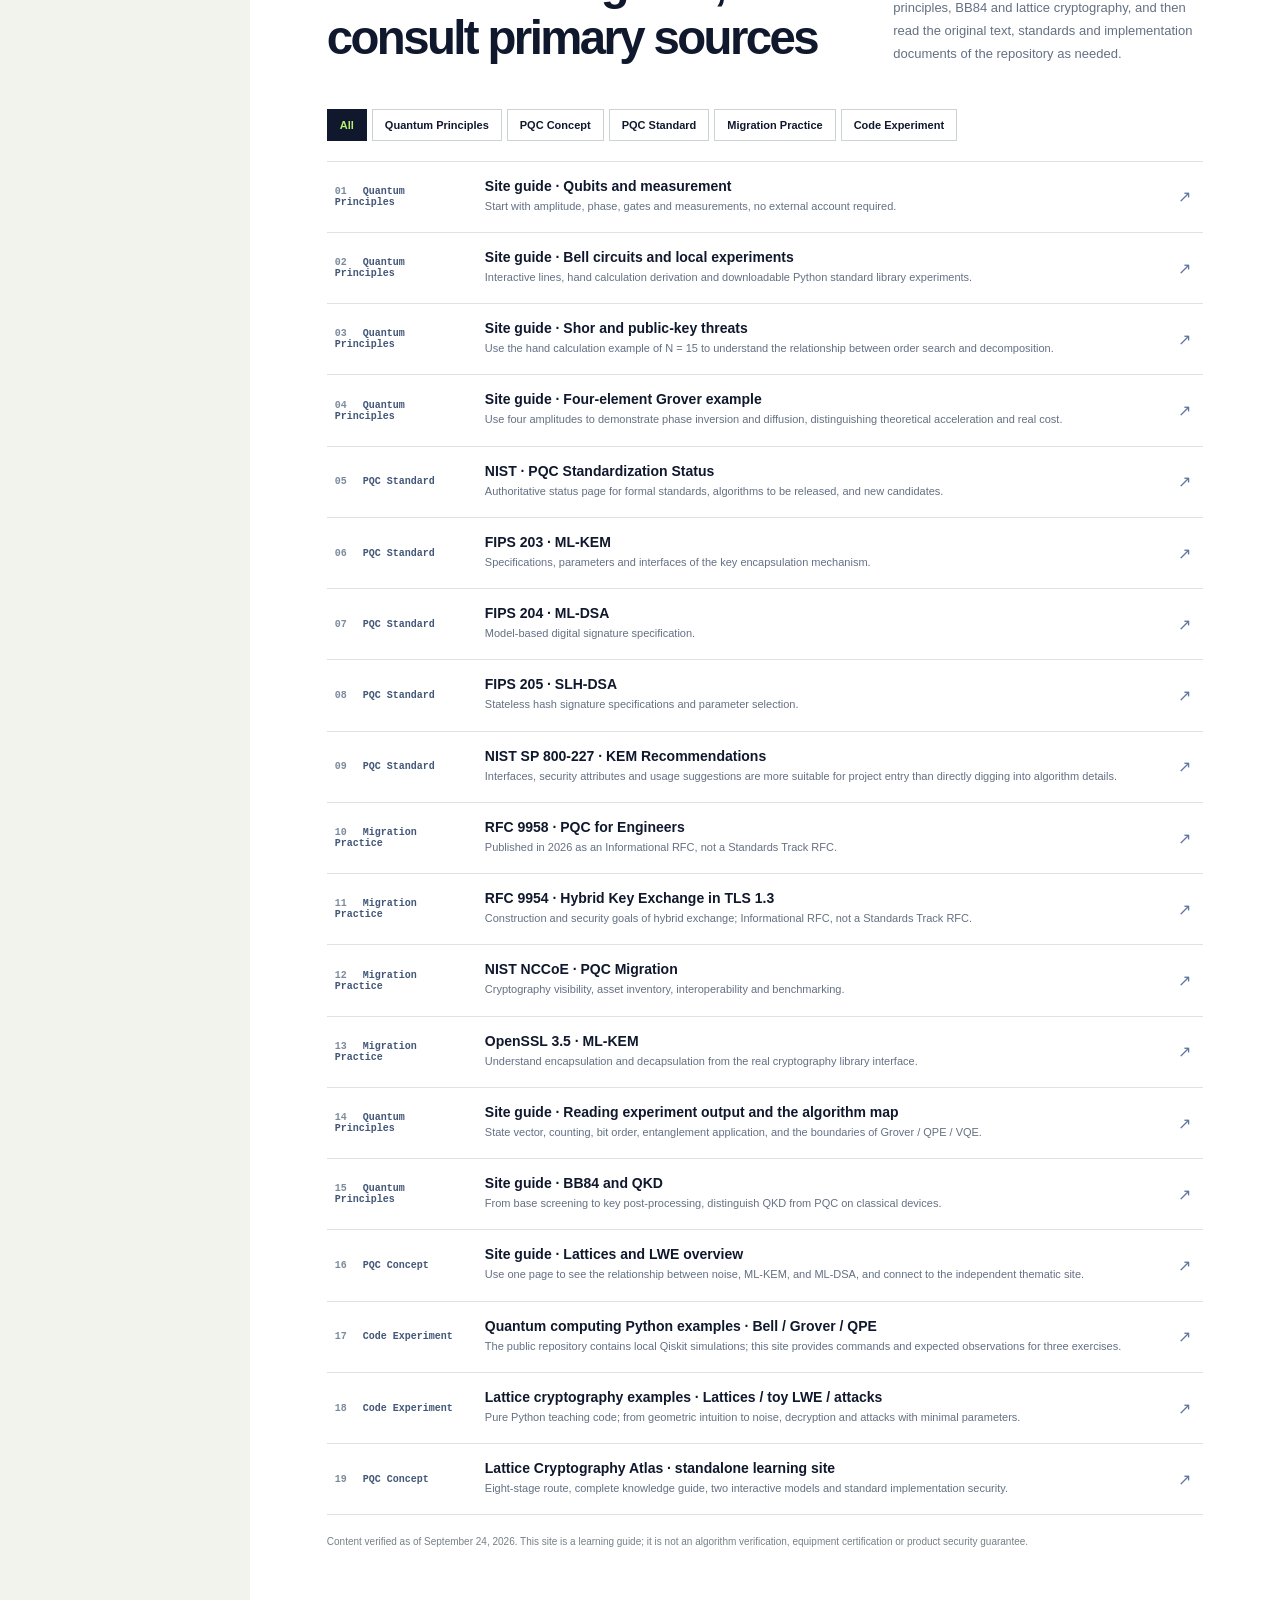
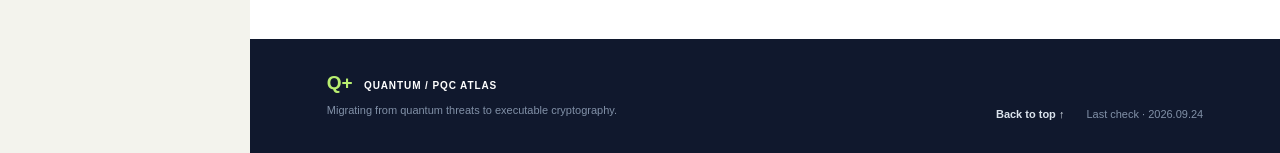
==== commit 152ee8f0: "Add direct personal-home links to all atlas pages" ====
--- a/index.html
+++ b/index.html
@@ -10,8 +10,8 @@
 <link href="data:image/svg+xml,%3Csvg xmlns='http://www.w3.org/2000/svg' viewBox='0 0 40 40'%3E%3Crect width='40' height='40' rx='11' fill='%2310182d'/%3E%3Ccircle cx='20' cy='20' r='12' fill='none' stroke='%23b9ee70' stroke-width='2'/%3E%3Cpath d='M8 20h24M20 8v24' stroke='%23b9ee70' stroke-width='2'/%3E%3C/svg%3E" rel="icon"/>
 <link href="style.css" rel="stylesheet"/>
 <script defer="" src="app.js"></script>
-<script src="language.js"></script><link rel="stylesheet" href="learning.css"/></head>
-<body><nav aria-label="Language selection" id="atlas-langbar"><a aria-current="page" data-atlas-lang="en" href="index.html">EN</a><a data-atlas-lang="zh" href="index.zh.html">中文</a></nav>
+<script src="language.js"></script><link rel="stylesheet" href="learning.css"/><link rel="stylesheet" href="home-navigation.css"></head>
+<body><nav aria-label="Site navigation and language selection" id="atlas-langbar"><a class="atlas-home-link" href="https://shundazhang.github.io/">Personal home</a><a aria-current="page" data-atlas-lang="en" href="index.html">EN</a><a data-atlas-lang="zh" href="index.zh.html">中文</a></nav>
 <a class="skip" href="#main">Skip to text</a>
 <aside aria-label="Site Navigation" class="sidebar">
 <a class="brand" href="#top"><span aria-hidden="true" class="brand-symbol">Q<span>+</span></span><span>QUANTUM<br/><b>/ PQC ATLAS</b></span></a>
--- a/learning.css
+++ b/learning.css
@@ -4,3 +4,7 @@
 @media(prefers-reduced-motion:reduce){html{scroll-behavior:auto}}
 
 @media(max-width:700px){html[lang="en"] .diagram-scroll:before{content:"↔ Scroll diagram horizontally"}html[lang="zh-CN"] .diagram-scroll:before{content:"↔ 图表可左右滚动"}}
+
+/* Structured keys and signatures, with native disclosure controls for pseudocode. */
+.pqc-reading-key{border-left:4px solid #73995a;background:#edf3e4;padding:23px 25px;margin-bottom:32px;max-width:1120px}.pqc-reading-key h3,.pqc-protocol>h3,.pqc-operations>h3{font-size:24px;line-height:1.5;margin:0 0 15px}.pqc-reading-key p,.pqc-protocol>p,.pqc-operations>p{font-size:15px;line-height:1.9;color:#34435b;max-width:1050px}.pqc-protocol{margin-bottom:38px;scroll-margin-top:65px}.pqc-key-pair{display:grid;grid-template-columns:repeat(2,minmax(0,1fr));gap:18px}.pqc-object-transfer{display:grid;grid-template-columns:repeat(3,minmax(0,1fr));gap:24px;margin-top:25px}.pqc-object-transfer>.learning-node:not(:last-child):after{content:'→';position:absolute;right:-20px;top:calc(50% - 12px);color:#376b76;font-size:18px}.pqc-key-pair .learning-node>span,.pqc-object-transfer .learning-node>span{font-family:ui-monospace,SFMono-Regular,Consolas,monospace;line-height:1.85}.learning-node.artifact{background:#e9e8f4;border-color:#b3afd0}.object-table .algorithm-table{min-width:690px}.object-table th{width:21%}.object-table code{white-space:pre-wrap;overflow-wrap:anywhere;font-size:12px}.pqc-operations{max-width:1120px;margin:28px 0}.pqc-operation{border:1px solid #c7d6ce;background:#fff;border-radius:5px;margin:12px 0;scroll-margin-top:60px}.pqc-operation summary{cursor:pointer;padding:15px 20px;color:#214d45;font-size:15px;font-weight:750;line-height:1.5}.pqc-operation[open] summary{border-bottom:1px solid #d5dfd9;background:#edf3e7}.pqc-operation summary:focus-visible{outline:3px solid #6b55ff;outline-offset:3px}.operation-io{display:grid;grid-template-columns:55px minmax(0,1fr);gap:8px 14px;margin:18px 20px;font-size:13px;line-height:1.7}.operation-io dt{font-weight:750;color:#41645b}.operation-io dd{margin:0;overflow-wrap:anywhere}.pqc-operation pre{margin:0;padding:21px 23px;background:#142537;color:#e7f0eb;border-radius:0 0 4px 4px;overflow:auto;font:13px/1.9 ui-monospace,SFMono-Regular,Consolas,monospace;tab-size:4}.pqc-operation pre code{font:inherit;white-space:pre}.pqc-operation pre:focus-visible{outline:3px solid #6b55ff;outline-offset:3px}.pqc-protocol+.pqc-protocol{border-top:1px solid #c7d6ce;padding-top:35px}
+@media(max-width:700px){.pqc-key-pair,.pqc-object-transfer{grid-template-columns:1fr}.pqc-object-transfer{gap:26px}.pqc-object-transfer>.learning-node:not(:last-child):after{content:'↓';top:auto;bottom:-25px;right:calc(50% - 7px)}.pqc-reading-key{padding:19px 17px}.pqc-reading-key h3,.pqc-protocol>h3,.pqc-operations>h3{font-size:21px}.pqc-operation summary{padding:13px 15px}.operation-io{margin:15px;grid-template-columns:44px minmax(0,1fr)}.pqc-operation pre{padding:18px 15px;font-size:12px}}
--- a/home-navigation.css
+++ b/home-navigation.css
@@ -0,0 +1,13 @@
+/* Personal-home navigation is distinct from the learning atlas index. */
+#atlas-langbar .atlas-home-link {
+  margin-right: auto;
+  min-width: 0;
+  padding: 4px 8px;
+  text-align: left;
+  font-size: 14px;
+  line-height: 1.3;
+  white-space: nowrap;
+}
+@media (max-width: 400px) {
+  #atlas-langbar { padding-left: 8px; padding-right: 8px; }
+}
